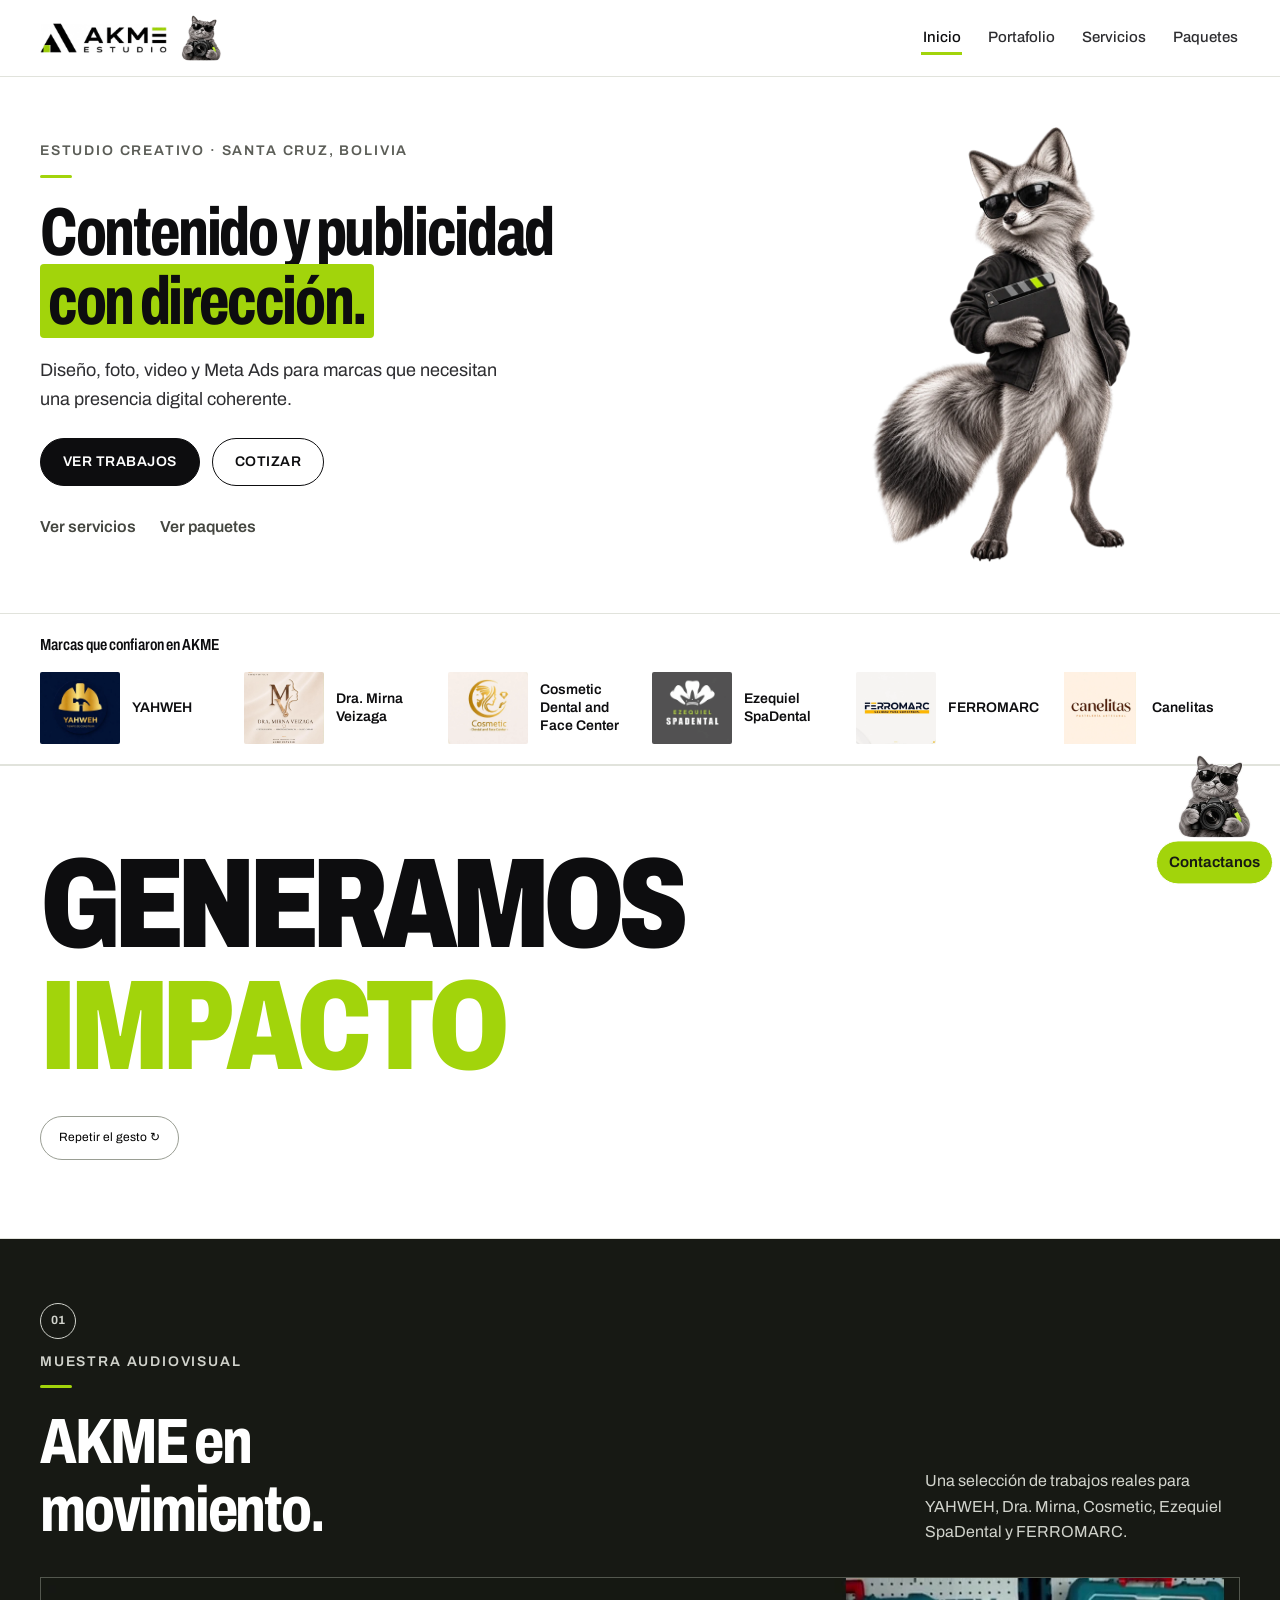
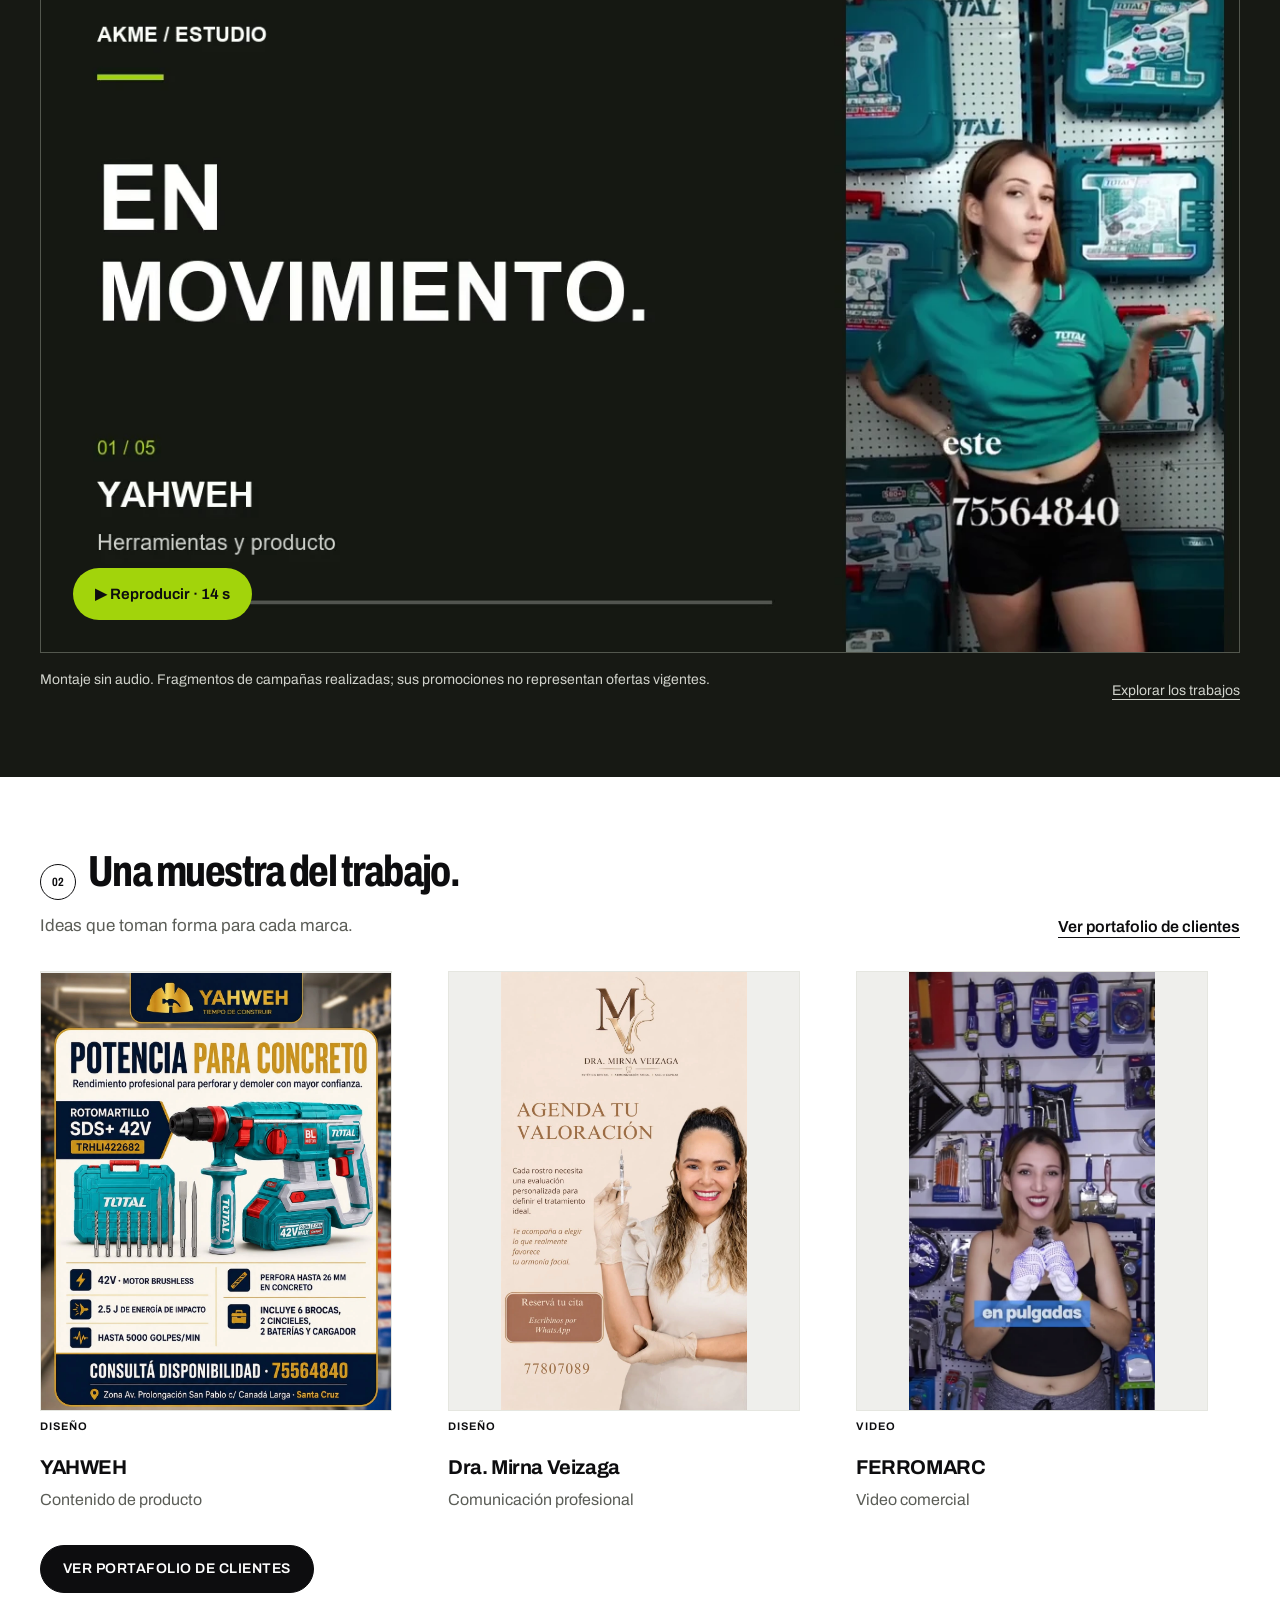
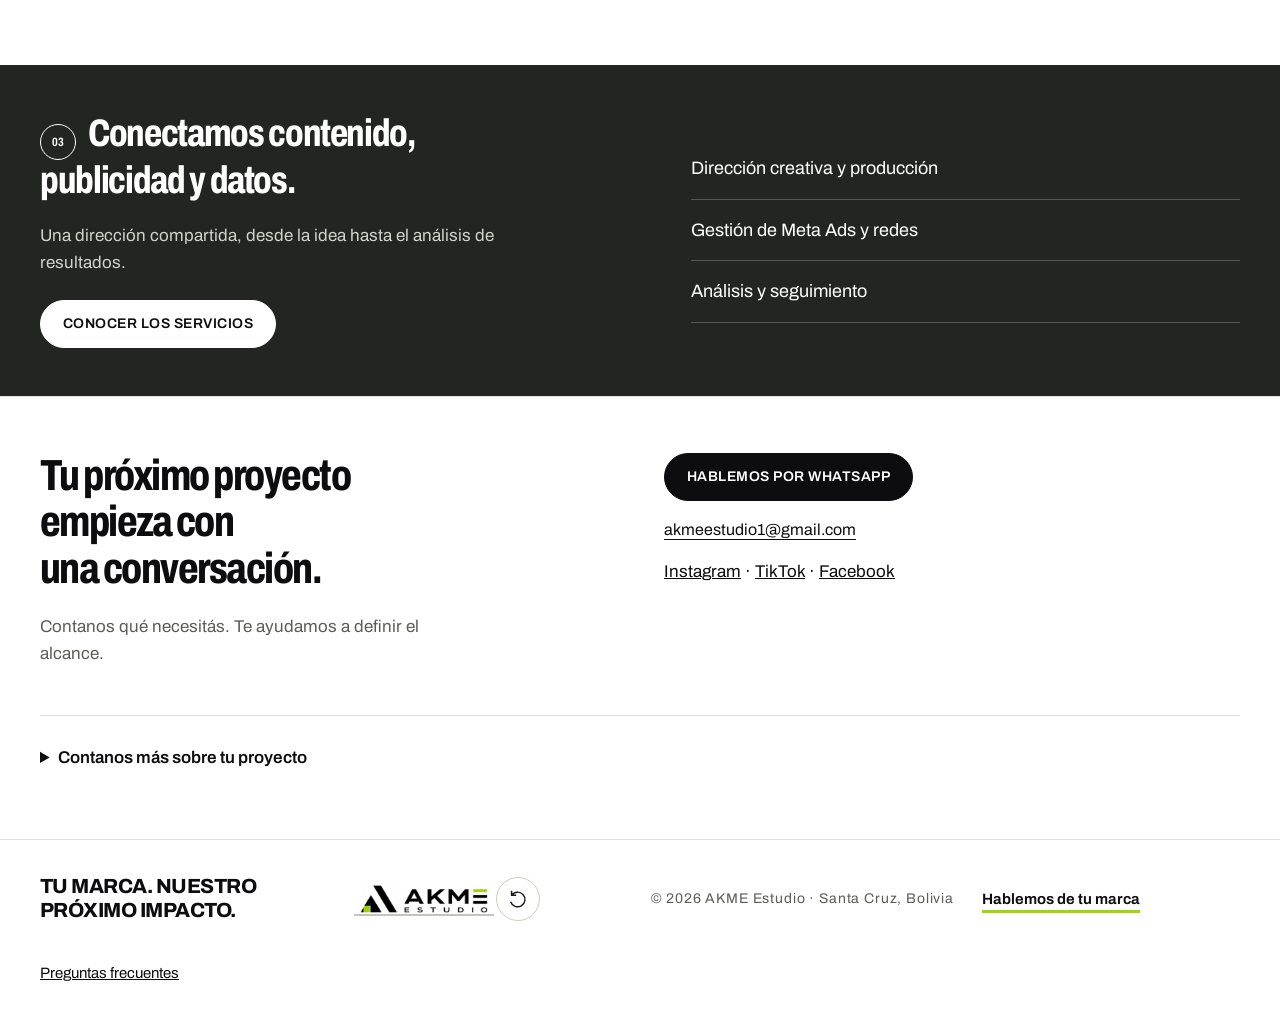
==== index.html @ 313083f3 "Restaura composición publicada e integra gestos en contexto" ====
<!doctype html><html lang="es"><head><meta charset="utf-8"><meta name="viewport" content="width=device-width, initial-scale=1"><title>AKME Estudio · Contenido, publicidad y dirección</title><meta name="description" content="Diseño, foto, video y Meta Ads para marcas desde Santa Cruz, Bolivia."><meta name="theme-color" content="#ffffff"><meta property="og:title" content="AKME Estudio · Contenido, publicidad y dirección"><meta property="og:description" content="Diseño, foto, video y Meta Ads para marcas desde Santa Cruz, Bolivia."><meta property="og:type" content="website"><link rel="icon" href="assets/isotipo.png"><link rel="preconnect" href="https://fonts.googleapis.com"><link rel="preconnect" href="https://fonts.gstatic.com" crossorigin=""><link rel="stylesheet" href="https://fonts.googleapis.com/css2?family=Archivo:ital,wdth,wght@0,62..125,100..900;1,62..125,100..900&amp;family=Instrument+Serif:ital@1&amp;display=swap"><link rel="stylesheet" href="base.css"><link rel="stylesheet" href="editorial.css?v=20261002-desktop4"><link rel="stylesheet" href="mascotas.css?v=20261002-animals3"><link rel="stylesheet" href="revista.css?v=20261002-revista1"><noscript><style>.menu-btn{display:none}.menu-panel{display:block}.gallery-bottom button,.plan-select{display:none}</style></noscript><link rel="stylesheet" href="impacto.css?v=20261002-impact2"><link rel="stylesheet" href="canelitas.css?v=20261002-canelitas1"><link rel="stylesheet" href="identidad.css?v=20261003-context1"><link rel="stylesheet" href="camera.css?v=20261003-camera7"><link rel="stylesheet" href="produccion.css?v=20261002-production1"><link rel="stylesheet" href="context-interactions.css?v=20261003-context1"></head><body data-page="inicio" class=""><a class="skip" href="#contenido">Saltar al contenido</a><header class="top"><div class="wrap"><a class="brand" href="index.html" aria-label="AKME Estudio, inicio"><img src="assets/logo.png" alt="AKME Estudio" width="700" height="165"><img src="assets/akme-cat.webp" class="brand-mascot" width="48" height="48" alt=""></a><nav class="nav" aria-label="Navegación principal"><a class="link" href="index.html" aria-current="page">Inicio</a><a class="link" href="portafolio.html">Portafolio</a><a class="link" href="servicios.html">Servicios</a><a class="link" href="planes.html#paquetes">Paquetes</a><span class="mobile-location" aria-hidden="true">Inicio</span><button class="menu-btn" id="menu-btn" type="button" aria-expanded="false" aria-controls="menu-panel" aria-label="Abrir menú"><svg class="bars" viewBox="0 0 24 24" aria-hidden="true"><path d="M4 7h16M4 12h16M4 17h16"></path></svg><svg class="x" viewBox="0 0 24 24" aria-hidden="true"><path d="M6 6l12 12M18 6L6 18"></path></svg></button></nav></div><div class="menu-panel" id="menu-panel"><ul><li><a href="index.html" aria-current="page">Inicio</a></li><li><a href="portafolio.html">Portafolio</a></li><li><a href="servicios.html">Servicios</a></li><li><a href="planes.html#paquetes">Paquetes</a></li><li><a href="planes.html#cotizador">Cotizar</a></li><li><a href="servicios.html#faq">Preguntas frecuentes</a></li><li><a href="index.html#contacto">Contacto</a></li></ul></div></header><main id="contenido"><section class="hero character-home" aria-labelledby="hero-title"><div class="wrap"><div class="hero-copy"><p class="eyebrow">Estudio creativo · Santa Cruz, Bolivia</p><h1 id="hero-title">Contenido y publicidad <span class="hl">con dirección.</span></h1><p class="desc">Diseño, foto, video y Meta Ads para marcas que necesitan una presencia digital coherente.</p><div class="hero-cta"><a class="btn" href="portafolio.html">Ver trabajos</a><a class="btn ghost" href="planes.html#cotizador">Cotizar</a></div><nav class="hero-shortcuts" aria-label="Servicios y paquetes"><a href="servicios.html">Ver servicios</a><a href="planes.html#paquetes">Ver paquetes</a></nav></div><figure class="hero-figure"><img class="home-character" src="assets/zorro-inicio.webp" width="600" height="900" alt="" decoding="async"></figure></div></section><section class="brand-strip" id="marcas" aria-labelledby="marcas-title"><div class="wrap"><h2 id="marcas-title">Marcas que confiaron en AKME</h2><ul class="brand-logos"><li><a href="portafolio.html#proyecto-yahweh"><span class="brand-crop yahweh"><img src="assets/clientes/yahweh-marca.webp" alt="" loading="lazy"></span><span>YAHWEH</span><span class="sr">Ver trabajos de YAHWEH</span></a></li><li><a href="portafolio.html#proyecto-mirna"><span class="brand-crop mirna"><img src="assets/clientes/mirna-marca.webp" alt="" loading="lazy"></span><span>Dra. Mirna Veizaga</span><span class="sr">Ver trabajos de Dra. Mirna Veizaga</span></a></li><li><a href="portafolio.html#proyecto-cosmetic"><span class="brand-crop cosmetic"><img src="assets/clientes/cosmetic-marca.webp" alt="" loading="lazy"></span><span>Cosmetic Dental and Face Center</span><span class="sr">Ver trabajos de Cosmetic Dental and Face Center</span></a></li><li><a href="portafolio.html#proyecto-spadental"><span class="brand-crop spadental"><img src="assets/clientes/spadental-marca.webp" alt="" loading="lazy"></span><span>Ezequiel SpaDental</span><span class="sr">Ver trabajos de Ezequiel SpaDental</span></a></li><li><a href="portafolio.html#proyecto-ferromarc"><span class="brand-crop ferromarc"><img src="assets/clientes/ferromarc-marca.webp" alt="" loading="lazy"></span><span>FERROMARC</span><span class="sr">Ver trabajos de FERROMARC</span></a></li><li><a href="portafolio.html#proyecto-canelitas"><span class="brand-crop canelitas"><img src="assets/clientes/canelitas-logo.webp" alt="Canelitas, pastelería artesanal" width="800" height="800" loading="lazy"></span><span>Canelitas</span></a></li></ul></div></section><section class="impact-message" aria-labelledby="impact-message-title"><div class="wrap"><h2 id="impact-message-title" aria-label="Generamos impacto"><span>GENERAMOS</span><span class="impact-word">IMPACTO</span></h2><button type="button" class="message-replay">Repetir el gesto <span aria-hidden="true">↻</span></button></div></section><section class="showreel" aria-labelledby="showreel-title"><div class="wrap"><div class="showreel-heading"><div><p class="eyebrow"><span class="editorial-number" aria-hidden="true">01</span>Muestra audiovisual</p><h2 id="showreel-title">AKME en movimiento.</h2></div><p>Una selección de trabajos reales para YAHWEH, Dra. Mirna, Cosmetic, Ezequiel SpaDental y FERROMARC.</p></div><div class="reel-stage"><video id="akme-showreel" controls="" playsinline="" preload="none" poster="assets/akme-en-movimiento.webp" tabindex="0" aria-label="Montaje de trabajos de AKME, 14 segundos, sin audio"><source src="assets/akme-en-movimiento.mp4" type="video/mp4">Tu navegador no admite video. <a href="assets/akme-en-movimiento.mp4">Ver el montaje</a>.</video><button class="reel-play" type="button" data-reel-play="" aria-controls="akme-showreel" hidden="">▶ Reproducir · 14 s</button></div><div class="reel-note"><p>Montaje sin audio. Fragmentos de campañas realizadas; sus promociones no representan ofertas vigentes.</p><a href="portafolio.html">Explorar los trabajos</a></div></div></section><section class="section" aria-labelledby="highlights-title"><div class="wrap"><div class="section-topline"><div><h2 id="highlights-title"><span class="editorial-number" aria-hidden="true">02</span>Una muestra del trabajo.</h2><p>Ideas que toman forma para cada marca.</p></div><a class="text-link" href="portafolio.html">Ver portafolio de clientes</a></div><div class="highlights"><a class="highlight" href="portafolio.html#proyecto-yahweh"><figure><span class="highlight-media"><img src="assets/clientes/yahweh-rotomartillo.webp" width="720" height="900" loading="lazy" decoding="async" alt="YAHWEH: Contenido de producto"></span><figcaption><span class="sample-kind">Diseño</span><h3>YAHWEH</h3><p>Contenido de producto</p></figcaption></figure></a><a class="highlight" href="portafolio.html#proyecto-mirna"><figure><span class="highlight-media"><img src="assets/clientes/mirna-valoracion.webp" width="720" height="900" loading="lazy" decoding="async" alt="Dra. Mirna Veizaga: Comunicación profesional"></span><figcaption><span class="sample-kind">Diseño</span><h3>Dra. Mirna Veizaga</h3><p>Comunicación profesional</p></figcaption></figure></a><a class="highlight" href="portafolio.html#proyecto-ferromarc"><figure><span class="highlight-media"><img src="assets/clientes/ferromarc-pegasus-cover.webp" width="720" height="900" loading="lazy" decoding="async" alt="FERROMARC: Video comercial"><span class="video-mark">▶ Video</span></span><figcaption><span class="sample-kind">Video</span><h3>FERROMARC</h3><p>Video comercial</p></figcaption></figure></a></div><p class="portfolio-discovery"><a class="btn" href="portafolio.html">Ver portafolio de clientes</a></p></div></section><section class="service-summary" aria-labelledby="summary-title"><div class="wrap"><div><h2 id="summary-title"><span class="editorial-number" aria-hidden="true">03</span>Conectamos contenido, publicidad y datos.</h2><p>Una dirección compartida, desde la idea hasta el análisis de resultados.</p><a class="btn" href="servicios.html">Conocer los servicios</a></div><ul><li>Dirección creativa y producción</li><li>Gestión de Meta Ads y redes</li><li>Análisis y seguimiento</li></ul></div></section><section class="contact-compact" id="contacto" aria-labelledby="contacto-title"><div class="wrap"><div><h2 id="contacto-title">Tu próximo proyecto empieza con una conversación.</h2><p>Contanos qué necesitás. Te ayudamos a definir el alcance.</p></div><div class="contact-links"><a class="btn" href="https://wa.me/59157385254" data-wa="Hola AKME, quiero conversar sobre mi marca.">Hablemos por WhatsApp</a><a id="mail" href="mailto:akmeestudio1@gmail.com">akmeestudio1@gmail.com</a><div class="social-links"><a href="https://www.instagram.com/akmestudio.bo/" target="_blank" rel="noopener">Instagram</a> · <a href="https://www.tiktok.com/@akme.estudio" target="_blank" rel="noopener">TikTok</a> · <a href="https://www.facebook.com/profile.php?id=61591833067122" target="_blank" rel="noopener">Facebook</a></div></div><details class="brief-disclosure"><summary>Contanos más sobre tu proyecto</summary><form class="brief reveal" id="brief" novalidate="">
          <h3>¿Preferís contarnos más antes?<span>Completá estos datos y armamos el mensaje por vos.</span></h3>
          <div class="field"><label for="f-nombre">Tu nombre</label><input id="f-nombre" name="nombre" autocomplete="name" required="" aria-describedby="f-err"></div>
          <div class="field"><label for="f-marca">Marca o negocio</label><input id="f-marca" name="marca" autocomplete="organization"></div>
          <div class="field"><label for="f-necesidad">Qué necesitás</label>
            <select id="f-necesidad" name="necesidad">
              <option>Contenido para redes</option>
              <option>Producción de foto y video</option>
              <option>Campañas de Meta Ads</option>
              <option>Gestión mensual completa</option>
              <option>Branding e identidad</option>
              <option>Otro</option>
            </select>
          </div>
          <div class="field"><label for="f-paquete">Paquete de interés</label>
            <select id="f-paquete" name="paquete">
              <option value="">Todavía no sé</option>
              <option>SMART · Bs 1.800</option>
              <option>ESENCIAL · Bs 2.500</option>
              <option>COMPLETO · Bs 3.900</option>
              <option>PRO · Bs 4.900</option>
              <option>ELITE · Bs 7.000</option>
            </select>
          </div>
          <div class="field full"><label for="f-detalle">Contanos un poco más (opcional)</label><textarea id="f-detalle" name="detalle" rows="3"></textarea></div>
          <div class="brief-foot">
            <p class="err" id="f-err" hidden="">Escribí tu nombre para armar el mensaje.</p>
            <button class="btn" type="submit">
              <svg viewBox="0 0 24 24" aria-hidden="true"><path d="M12 2a10 10 0 0 0-8.6 15.1L2 22l5-1.3A10 10 0 1 0 12 2Zm0 18.2a8.2 8.2 0 0 1-4.2-1.1l-.3-.2-3 .8.8-2.9-.2-.3A8.2 8.2 0 1 1 12 20.2Zm4.5-6.1c-.2-.1-1.5-.7-1.7-.8s-.4-.1-.6.1-.7.8-.8 1-.3.2-.5.1a6.7 6.7 0 0 1-3.3-2.9c-.3-.4.3-.4.7-1.3.1-.2 0-.3 0-.4l-.8-1.8c-.2-.5-.4-.4-.6-.4h-.5a1 1 0 0 0-.7.3 3 3 0 0 0-.9 2.2 5.2 5.2 0 0 0 1.1 2.7 11.8 11.8 0 0 0 4.5 4c1.7.7 2.3.8 3.2.6a2.7 2.7 0 0 0 1.8-1.2 2.2 2.2 0 0 0 .1-1.3c0-.1-.2-.2-.4-.3Z"></path></svg>
              Continuar en WhatsApp
            </button>
            <p class="hint">Se abrirá WhatsApp con tu mensaje ya escrito. No se envía nada hasta que vos toques enviar.</p>
          </div>
        </form></details></div></section></main><footer class="foot"><div class="wrap"><div class="impact-closing"><p class="impact-phrase">TU MARCA. NUESTRO PRÓXIMO IMPACTO.</p><div class="impact-unit"><a href="index.html" aria-label="Inicio AKME" class="impact-logo" title="Ver impacto e ir al inicio"><img src="assets/logo.png" alt="AKME Estudio" width="700" height="165" loading="lazy"><svg class="impact-ground" viewBox="0 0 140 16" aria-hidden="true" focusable="false"><path class="impact-floor" d="M0 3H140"></path><path class="impact-cracks" d="M49 3l5 4-4 3 8 4M54 7l8 1M85 3l-5 5 5 3-4 4M80 8l-7 2M101 3l4 4 7 1"></path><path class="impact-spark" d="M11 0L5-5M26-1L24-7M117-1L119-7M130 0L137-5"></path></svg></a><button class="impact-replay" type="button" aria-label="Repetir animación de impacto del logo" title="Repetir impacto" hidden=""><svg viewBox="0 0 24 24" aria-hidden="true" focusable="false"><path d="M5 8a8 8 0 1 1-1 7M5 3v5h5"></path></svg></button></div></div><small>© 2026 AKME Estudio · Santa Cruz, Bolivia</small><a href="index.html#contacto" class="footer-contact">Hablemos de tu marca</a><a href="servicios.html#faq">Preguntas frecuentes</a></div></footer><script src="site.js" defer=""></script><a class="quote-mascot" href="https://wa.me/59157385254" aria-label="Contactanos por WhatsApp" data-wa="Hola AKME, quiero conversar sobre mi marca." target="_blank" rel="noopener"><i class="camera-cue" aria-hidden="true" hidden>Sonríe</i><i class="camera-figure" aria-hidden="true"><img src="assets/akme-cat.webp" width="96" height="96" alt=""><i class="camera-glint"></i></i><span>Contactanos</span></a><script src="mascotas.js?v=20261003-camera7" defer=""></script><script src="revista.js?v=20261003-context1" defer=""></script><script src="impacto.js?v=20261003-close1" defer=""></script><script src="camera.js?v=20261003-camera6" defer=""></script><script src="media-ready.js?v=20261002-production1" defer=""></script><script src="context-interactions.js?v=20261003-context1" defer></script></body></html>
---- base.css ----
/* Layout: retícula de 12 columnas alineada a la izquierda, mucho blanco; el verde lima solo marca, nunca rellena. */
:root{
  --paper:#FFFFFF;
  --ink:#0D0D0F;
  --graphite:#2D2D30;
  --lime:#A2D40B;
  --on-lime:#0D0D0F;
  --mist:#F3F4F0;
  --line:#E1E3DC;
  --muted:#5B5D57;

  --f-display:"Archivo","Helvetica Neue",Helvetica,Arial,sans-serif;
  --f-body:"Archivo","Helvetica Neue",Helvetica,Arial,sans-serif;
  --f-accent:"Instrument Serif",Georgia,"Times New Roman",serif;

  --fs-xs:.75rem; --fs-s:.875rem; --fs-base:1.0625rem; --fs-m:1.25rem;
  --fs-l:clamp(1.5rem,2.2vw,1.9rem);
  --fs-h2:clamp(2rem,4.2vw,3.2rem);
  --fs-h1:clamp(2.4rem,4.8vw,4rem);

  --r-s:10px; --r-m:16px; --r-l:22px; --r-pill:999px;
  --shadow-s:0 6px 18px rgba(13,13,15,.08);
  --shadow-m:0 18px 40px rgba(13,13,15,.14);
  --gutter:clamp(16px,4vw,48px);
  --max:1240px;
  --header-h:72px;
  color-scheme:light;
}

*,*::before,*::after{box-sizing:border-box}
html{scroll-behavior:smooth;scroll-padding-top:calc(var(--header-h) + 12px)}
body{margin:0;background:var(--paper);color:var(--ink);font-family:var(--f-body);font-size:var(--fs-base);line-height:1.6;-webkit-font-smoothing:antialiased;text-rendering:optimizeLegibility}
img{max-width:100%;height:auto;display:block}
a{color:inherit}
[hidden]{display:none!important}
:focus-visible{outline:3px solid var(--ink);outline-offset:3px;border-radius:4px}
h1,h2,h3{margin:0;text-wrap:balance}
p,ul,ol{margin:0}
.wrap{max-width:var(--max);margin-inline:auto;padding-inline:var(--gutter)}
.sr{position:absolute;width:1px;height:1px;overflow:hidden;clip:rect(0 0 0 0);white-space:nowrap}
.skip{position:absolute;left:var(--gutter);top:-60px;background:var(--ink);color:var(--paper);padding:.7rem 1rem;border-radius:var(--r-pill);z-index:50;text-decoration:none;font-weight:600}
.skip:focus{top:12px}

/* ---------- sistema ---------- */
.eyebrow{font-size:var(--fs-xs);font-weight:600;letter-spacing:.3em;text-transform:uppercase;color:var(--muted);display:flex;flex-direction:column;gap:.8rem}
.eyebrow::after{content:"";width:48px;height:3px;background:var(--lime);border-radius:2px}
.tagline{font-size:var(--fs-xs);font-weight:500;letter-spacing:.36em;text-transform:uppercase}
.tagline i{font-style:normal;color:var(--lime);padding-inline:.35em;letter-spacing:0}
.hl{background:var(--lime);color:var(--on-lime);padding:0 .12em;border-radius:4px;-webkit-box-decoration-break:clone;box-decoration-break:clone}
.condensed{font-family:var(--f-display);font-stretch:64%;font-weight:800;text-transform:uppercase;letter-spacing:-.005em;line-height:.92}
.h2{font-size:var(--fs-h2)}
.lead{font-size:var(--fs-m);line-height:1.5;color:var(--graphite);max-width:38ch}
.btn{display:inline-flex;align-items:center;justify-content:center;gap:.6rem;font:600 var(--fs-s)/1 var(--f-body);letter-spacing:.1em;text-transform:uppercase;text-decoration:none;padding:1rem 1.45rem;border:1.5px solid var(--ink);border-radius:var(--r-pill);background:var(--ink);color:var(--paper);cursor:pointer;transition:background .18s,color .18s,border-color .18s,transform .18s,box-shadow .18s}
.btn:hover{background:var(--lime);border-color:var(--lime);color:var(--on-lime);transform:translateY(-1px);box-shadow:var(--shadow-s)}
.btn.ghost{background:transparent;color:var(--ink)}
.btn.ghost:hover{background:var(--ink);border-color:var(--ink);color:var(--paper)}
.btn.lime{background:var(--lime);border-color:var(--lime);color:var(--on-lime)}
.btn.lime:hover{background:var(--ink);border-color:var(--ink);color:var(--paper)}
.btn.big{padding:1.15rem 1.7rem;font-size:var(--fs-base);letter-spacing:.06em}
.btn svg{width:1.1em;height:1.1em;flex:none;fill:currentColor}
.section{padding-block:clamp(64px,9vw,120px)}
.section.tight{padding-top:0}
.sec-head{display:grid;grid-template-columns:repeat(12,minmax(0,1fr));gap:20px clamp(16px,2.4vw,32px);align-items:end;margin-bottom:clamp(32px,5vw,56px)}
.sec-head .eyebrow{grid-column:1/-1}
.sec-head h2{grid-column:1/span 7}
.sec-head .lead{grid-column:8/span 5;justify-self:start}
@media (max-width:860px){.sec-head h2,.sec-head .lead{grid-column:1/-1}}
.note{display:flex;gap:10px;align-items:flex-start;font-size:var(--fs-s);color:var(--muted);max-width:60ch}
.note::before{content:"";width:10px;height:10px;background:var(--lime);border-radius:2px;flex:none;margin-top:.45em}

/* ---------- reveal ---------- */
/* Aparición suave ligada al scroll, sin JavaScript. Donde el navegador no la soporta, el contenido se ve completo. */
@media (prefers-reduced-motion:no-preference){
  @supports (animation-timeline: view()){
    .reveal{animation:rise linear both;animation-timeline:view();animation-range:entry 0% entry 35%}
    @keyframes rise{from{opacity:0;transform:translateY(16px)}to{opacity:1;transform:none}}
  }
}

/* ---------- header ---------- */
.top{position:sticky;top:0;z-index:20;background:rgba(255,255,255,.92);backdrop-filter:saturate(1.4) blur(10px);border-bottom:1px solid var(--line)}
.top .wrap{display:flex;align-items:center;justify-content:space-between;gap:24px;min-height:var(--header-h)}
.brand{display:flex;align-items:center;text-decoration:none;border-radius:6px}
.brand img{height:32px;width:auto}
.nav{display:flex;align-items:center;gap:clamp(12px,2vw,30px)}
.nav a.link{font-size:var(--fs-s);font-weight:500;text-decoration:none;color:var(--graphite);padding:.4rem .1rem;border-bottom:2px solid transparent}
.nav a.link:hover{border-color:var(--lime);color:var(--ink)}
.nav .btn{padding:.78rem 1.1rem}
.menu-btn{all:unset;display:none;cursor:pointer;width:44px;height:44px;border:1px solid var(--line);border-radius:50%;place-items:center;background:var(--paper)}
.menu-btn:focus-visible{outline:3px solid var(--ink);outline-offset:3px}
.menu-btn svg{width:20px;height:20px;stroke:currentColor;fill:none;stroke-width:2;stroke-linecap:round}
.menu-btn .x{display:none}
.menu-btn[aria-expanded="true"] .bars{display:none}
.menu-btn[aria-expanded="true"] .x{display:block}
.menu-panel{display:none;border-top:1px solid var(--line);background:var(--paper)}
.menu-panel ul{list-style:none;padding:8px var(--gutter) 18px;display:grid;gap:2px}
.menu-panel a{display:block;text-decoration:none;font-size:var(--fs-m);font-weight:600;padding:.85rem .2rem;border-bottom:1px solid var(--line)}
.menu-panel li:last-child a{border-bottom:0}
.menu-panel a span{color:var(--muted);font-weight:400;font-size:var(--fs-s);margin-left:.6rem}
@media (max-width:760px){.nav a.link{display:none}.brand img{height:28px}.menu-btn{display:grid}.menu-panel.open{display:block}}

/* ---------- portada ---------- */
.hero{padding-block:clamp(32px,5vw,56px) clamp(40px,6vw,72px)}
.hero .wrap{display:grid;grid-template-columns:repeat(12,minmax(0,1fr));gap:clamp(24px,4vw,48px) clamp(16px,2.4vw,32px);align-items:center}
.hero-copy{grid-column:1/span 7;display:flex;flex-direction:column;gap:clamp(16px,2.2vw,24px);min-width:0}
.hero h1{font-size:var(--fs-h1)}
.hero .sub{font-family:var(--f-accent);font-style:italic;font-weight:400;font-size:clamp(1.45rem,2.6vw,2.1rem);line-height:1.15;color:var(--ink);max-width:28ch}
.hero .desc{font-size:var(--fs-m);color:var(--graphite);max-width:40ch;line-height:1.5}
.hero-cta{display:flex;flex-wrap:wrap;gap:12px;padding-top:4px}
.hero-figure{grid-column:8/span 5;margin:0;min-width:0;justify-self:end;width:100%}
.hero-figure img{width:100%;max-height:min(560px,62vh);aspect-ratio:4/5;object-fit:cover;background:var(--mist);border-radius:var(--r-l);margin-left:auto}
.hero-figure figcaption{display:flex;justify-content:space-between;gap:12px;margin-top:12px;font-size:var(--fs-xs);letter-spacing:.2em;text-transform:uppercase;color:var(--muted)}
@media (max-width:860px){
  .hero-copy,.hero-figure{grid-column:1/-1}
  .hero-figure{max-width:440px;justify-self:start}
  .hero-figure img{max-height:none;aspect-ratio:5/4}
}
@media (max-width:760px){
  .hero{padding-block:28px 40px}
  .hero h1{font-size:clamp(2.2rem,10.5vw,3rem)}
  .hero .sub{font-size:1.35rem}
  .hero .desc{font-size:var(--fs-base)}
  .hero-cta .btn{flex:1 1 100%}
}

/* ---------- banda de verbos ---------- */
.verbs{border-block:1px solid var(--line);overflow:hidden;padding-block:16px}
.verbs-track{display:flex;width:max-content;animation:slide 52s linear infinite}
.verbs ul{display:flex;list-style:none;padding:0}
.verbs li{font-family:var(--f-display);font-stretch:64%;font-weight:700;text-transform:uppercase;font-size:clamp(1.25rem,2.2vw,1.7rem);letter-spacing:.02em;padding-inline:clamp(16px,2.2vw,30px);display:flex;align-items:center;gap:clamp(16px,2.2vw,30px);white-space:nowrap;color:var(--graphite)}
.verbs li::after{content:"";width:.4em;height:.4em;background:var(--lime);border-radius:2px;flex:none}
@keyframes slide{to{transform:translateX(-50%)}}

/* ---------- portafolio ---------- */
.filters{display:flex;flex-wrap:wrap;gap:8px;margin-bottom:28px}
.chip{font:500 var(--fs-s)/1 var(--f-body);padding:.7rem 1.1rem;border:1px solid var(--line);border-radius:var(--r-pill);background:var(--paper);color:var(--graphite);cursor:pointer;transition:border-color .15s,background .15s,color .15s}
.chip:hover{border-color:var(--ink);color:var(--ink)}
.chip[aria-pressed="true"]{background:var(--ink);color:var(--paper);border-color:var(--ink)}
.chip .n{font-variant-numeric:tabular-nums;opacity:.65;margin-left:.35em}
.group-label{display:flex;align-items:center;gap:12px;font-size:var(--fs-xs);font-weight:600;letter-spacing:.2em;text-transform:uppercase;color:var(--muted);margin-bottom:18px}
.group-label::after{content:"";flex:1;height:1px;background:var(--line)}
.works{columns:3 300px;column-gap:clamp(16px,2.4vw,28px)}
.work{break-inside:avoid;margin:0 0 clamp(24px,3vw,36px)}
.work button{all:unset;display:block;width:100%;cursor:zoom-in;position:relative;border-radius:var(--r-m)}
.work button:focus-visible{outline:3px solid var(--ink);outline-offset:4px}
.work img{width:100%;background:var(--mist);border:1px solid var(--line);border-radius:var(--r-m);transition:transform .35s ease,box-shadow .35s ease}
.work button:hover img,.work button:focus-visible img{transform:translateY(-4px);box-shadow:var(--shadow-m)}
.work .badge{position:absolute;left:12px;top:12px;background:rgba(255,255,255,.92);color:var(--ink);font-size:var(--fs-xs);font-weight:600;letter-spacing:.1em;text-transform:uppercase;padding:.4rem .65rem;border-radius:var(--r-pill);border:1px solid var(--line)}
.work .count{position:absolute;right:12px;bottom:12px;background:var(--ink);color:var(--paper);font-size:var(--fs-xs);font-weight:600;letter-spacing:.1em;padding:.45rem .7rem;border-radius:var(--r-pill);font-variant-numeric:tabular-nums;display:inline-flex;align-items:center;gap:.4rem}
.work .count svg{width:12px;height:12px;stroke:currentColor;fill:none;stroke-width:2}
.work figcaption{display:grid;gap:4px;padding:14px 4px 0}
.work .meta{font-size:var(--fs-xs);letter-spacing:.16em;text-transform:uppercase;color:var(--muted)}
.work h3{font-size:var(--fs-m);font-weight:600;line-height:1.25}
.work p{font-size:var(--fs-s);color:var(--muted);max-width:44ch}
.works-empty{font-size:var(--fs-s);color:var(--muted);padding:24px 0}

/* ---------- proceso ---------- */
.process{background:var(--mist)}
.steps{list-style:none;padding:0;display:grid;grid-template-columns:repeat(5,minmax(0,1fr));gap:0;border-top:2px solid var(--ink)}
.steps li{padding:22px clamp(12px,1.6vw,22px) 6px 0;display:flex;flex-direction:column;gap:10px;min-width:0}
.steps li + li{padding-left:clamp(12px,1.6vw,22px);border-left:1px solid var(--line)}
.steps .num{font-family:var(--f-display);font-stretch:64%;font-weight:800;font-size:clamp(2.2rem,3.4vw,3rem);line-height:1;font-variant-numeric:tabular-nums}
.steps li:first-child .num{background:var(--lime);color:var(--on-lime);align-self:flex-start;padding:0 .12em;border-radius:4px}
.steps h3{font-size:var(--fs-base);font-weight:600}
.steps p{font-size:var(--fs-s);color:var(--muted)}
@media (max-width:980px){.steps{grid-template-columns:minmax(0,1fr)}.steps li,.steps li+li{padding:18px 0;border-left:0;border-bottom:1px solid var(--line);display:grid;grid-template-columns:64px minmax(0,1fr);gap:2px 14px}.steps .num{grid-row:span 2;font-size:2.1rem}}

/* ---------- servicios ---------- */
.areas{display:grid;grid-template-columns:repeat(2,minmax(0,1fr));gap:clamp(14px,2vw,24px)}
.area{border:1px solid var(--line);border-radius:var(--r-l);padding:clamp(22px,3vw,34px);display:grid;gap:14px;min-width:0;transition:box-shadow .25s,transform .25s}
.area:hover{box-shadow:var(--shadow-s);transform:translateY(-2px)}
.area .k{font-size:var(--fs-xs);font-weight:600;letter-spacing:.2em;text-transform:uppercase;color:var(--muted)}
.area h3{font-family:var(--f-display);font-stretch:70%;font-weight:800;text-transform:uppercase;font-size:clamp(1.5rem,2.4vw,2rem);line-height:1}
.area .benefit{font-size:var(--fs-base);color:var(--graphite);max-width:44ch}
.area ul{list-style:none;padding:0;display:grid;gap:8px;font-size:var(--fs-s);color:var(--graphite);border-top:1px solid var(--line);padding-top:14px}
.area li{display:flex;gap:10px;align-items:flex-start}
.area li::before{content:"";width:8px;height:8px;background:var(--lime);border-radius:2px;flex:none;margin-top:.5em}
.area li small{display:block;color:var(--muted)}
@media (max-width:720px){.areas{grid-template-columns:minmax(0,1fr)}}

/* ---------- paquetes ---------- */
.plans-grid{display:grid;grid-template-columns:repeat(5,minmax(0,1fr));gap:clamp(12px,1.6vw,18px)}
.plan{border:1px solid var(--line);border-radius:var(--r-l);padding:22px 18px;display:grid;gap:14px;align-content:start;min-width:0;background:var(--paper);transition:box-shadow .25s,transform .25s}
.plan:hover{box-shadow:var(--shadow-s);transform:translateY(-2px)}
.plan-name{font-family:var(--f-display);font-stretch:64%;font-weight:800;font-size:clamp(1.9rem,2.4vw,2.4rem);line-height:.95;text-transform:uppercase;display:block}
.plan-focus{display:block;color:var(--muted);font-size:var(--fs-s);margin-top:6px;min-height:2.6em}
.plan-price{display:flex;align-items:baseline;gap:.35rem;font-weight:500;font-variant-numeric:tabular-nums}
.plan-price b{font-family:var(--f-display);font-stretch:80%;font-weight:800;font-size:1.8rem;letter-spacing:-.01em}
.plan-price small{color:var(--muted);font-size:var(--fs-s)}
.plan .who{font-size:var(--fs-s);color:var(--graphite);border-top:1px solid var(--line);padding-top:12px}
.plan .who b{display:block;font-size:var(--fs-xs);letter-spacing:.16em;text-transform:uppercase;color:var(--muted);font-weight:600;margin-bottom:4px}
.plan ul{list-style:none;padding:0;display:grid;gap:7px;font-size:var(--fs-s);color:var(--graphite)}
.plan li{display:flex;gap:9px;align-items:flex-start}
.plan li::before{content:"";width:7px;height:7px;background:var(--lime);border-radius:2px;flex:none;margin-top:.55em}
.plan li.no{color:var(--muted)}
.plan li.no::before{background:var(--line)}
.plan .btn{width:100%;margin-top:auto}
@media (max-width:1100px){.plans-grid{grid-template-columns:repeat(3,minmax(0,1fr))}}
@media (max-width:760px){.plans-grid{grid-template-columns:repeat(2,minmax(0,1fr))}}
@media (max-width:520px){.plans-grid{grid-template-columns:minmax(0,1fr)}}
.plans-foot{display:grid;gap:18px;margin-top:28px}
.compare-row{display:flex;flex-wrap:wrap;gap:12px;align-items:center}
.compare-btn svg{width:1em;height:1em;stroke:currentColor;fill:none;stroke-width:2.2;transition:transform .25s}
.compare-btn[aria-expanded="true"] svg{transform:rotate(180deg)}
.compare{margin-top:8px}
.table-scroll{overflow-x:auto;border-top:2px solid var(--ink);-webkit-overflow-scrolling:touch;max-width:100%}
.scroll-hint{font-size:var(--fs-xs);letter-spacing:.14em;text-transform:uppercase;color:var(--muted);margin-bottom:10px;display:none}
@media (max-width:1060px){.scroll-hint{display:block}}
table.plans{border-collapse:collapse;width:100%;min-width:960px;font-size:var(--fs-s);font-variant-numeric:tabular-nums}
.plans th,.plans td{text-align:left;vertical-align:top;padding:13px 14px;border-bottom:1px solid var(--line)}
.plans tbody th{font-weight:600;color:var(--muted);font-size:var(--fs-xs);letter-spacing:.14em;text-transform:uppercase;width:15%;position:sticky;left:0;background:var(--paper);z-index:1}
.plans thead th{padding-top:20px;padding-bottom:18px;border-bottom:1px solid var(--ink)}
.plans thead th:first-child{position:sticky;left:0;background:var(--paper);z-index:1}
.plans thead .plan-name{font-size:1.7rem}
.plans thead .plan-focus{min-height:0}
.plans .q{font-family:var(--f-display);font-stretch:80%;font-weight:700;font-size:1.35rem;line-height:1}
.plans .no{color:var(--muted)}

/* ---------- contacto ---------- */
.contacto{background:var(--mist)}
.contacto .wrap{display:grid;grid-template-columns:repeat(12,minmax(0,1fr));gap:clamp(32px,5vw,64px) clamp(16px,2.4vw,32px)}
.contact-main{grid-column:1/span 7;display:flex;flex-direction:column;gap:24px;min-width:0}
.contact-main h2{font-size:var(--fs-h2)}
.wa-cta{display:grid;gap:10px;justify-items:start}
.wa-cta small{font-size:var(--fs-s);color:var(--muted)}
.channels{grid-column:9/span 4;list-style:none;padding:0;align-self:start;min-width:0}
.channels li{display:grid;grid-template-columns:44px minmax(0,1fr);gap:14px;align-items:center;padding-block:14px;border-bottom:1px solid var(--line)}
.channels li:first-child{border-top:1px solid var(--line)}
.ico{width:44px;height:44px;border:1px solid var(--line);background:var(--paper);display:grid;place-items:center;border-radius:50%}
.ico svg{width:20px;height:20px;fill:currentColor}
.ch-label{display:block;font-size:var(--fs-xs);letter-spacing:.16em;text-transform:uppercase;color:var(--muted)}
.ch-val{font-size:var(--fs-base);font-weight:500;overflow-wrap:anywhere}
.ch-val a{text-decoration:none;border-bottom:1px solid var(--line)}
.ch-val a:hover{border-color:var(--ink)}
.copy{all:unset;cursor:pointer;font-size:var(--fs-xs);letter-spacing:.12em;text-transform:uppercase;color:var(--muted);margin-left:.5rem;padding:.3rem .65rem;border:1px solid var(--line);border-radius:var(--r-pill);background:var(--paper)}
.copy:hover{color:var(--ink);border-color:var(--ink)}
.copy:focus-visible{outline:3px solid var(--ink);outline-offset:2px}
@media (max-width:900px){.contact-main,.channels{grid-column:1/-1}}

.brief{background:var(--paper);border:1px solid var(--line);border-radius:var(--r-l);padding:clamp(20px,3vw,30px);display:grid;grid-template-columns:repeat(2,minmax(0,1fr));gap:16px}
.brief h3{grid-column:1/-1;font-size:var(--fs-m);font-weight:600}
.brief h3 span{display:block;font-size:var(--fs-s);font-weight:400;color:var(--muted);margin-top:4px}
.field{display:flex;flex-direction:column;gap:6px;min-width:0}
.field.full{grid-column:1/-1}
.field label{font-size:var(--fs-xs);letter-spacing:.14em;text-transform:uppercase;color:var(--muted);font-weight:600}
.field input,.field select,.field textarea{font:inherit;font-size:var(--fs-base);color:var(--ink);background:var(--paper);border:1px solid var(--line);border-radius:var(--r-s);padding:.75rem .85rem;width:100%}
.field textarea{resize:vertical;min-height:84px}
.field input:focus,.field select:focus,.field textarea:focus{outline:none;border-color:var(--ink);box-shadow:0 0 0 3px rgba(162,212,11,.45)}
.field input[aria-invalid="true"]{border-color:#B3261E}
.brief-foot{grid-column:1/-1;display:grid;gap:10px;justify-items:start}
.brief .err{font-size:var(--fs-s);font-weight:600;color:#B3261E}
.brief .hint{font-size:var(--fs-s);color:var(--muted)}
@media (max-width:560px){.brief{grid-template-columns:minmax(0,1fr)}.brief .btn{width:100%}}

.foot{border-top:1px solid var(--line)}
.foot .wrap{display:flex;flex-wrap:wrap;align-items:center;justify-content:space-between;gap:18px;padding-block:28px}
.foot img{height:28px;width:auto}
.foot small{font-size:var(--fs-xs);letter-spacing:.06em;color:var(--muted)}

/* ---------- WhatsApp flotante ---------- */
.wa-float{position:fixed;right:16px;bottom:calc(16px + env(safe-area-inset-bottom,0px));z-index:30;width:54px;height:54px;border-radius:50%;background:var(--lime);color:var(--on-lime);display:grid;place-items:center;box-shadow:var(--shadow-m);text-decoration:none;transition:opacity .25s,transform .25s}
.wa-float svg{width:26px;height:26px;fill:currentColor}
.wa-float:hover{transform:translateY(-2px)}
.wa-float.hide{opacity:0;transform:translateY(12px);pointer-events:none}

/* ---------- visor ---------- */
dialog.viewer{border:0;padding:0;max-width:min(1100px,calc(100vw - 24px));width:100%;max-height:calc(100dvh - 24px);background:var(--paper);color:var(--ink);border-radius:var(--r-l);overflow:hidden;box-shadow:var(--shadow-m)}
dialog.viewer::backdrop{background:rgba(13,13,15,.86)}
.viewer-in{display:grid;grid-template-columns:minmax(0,1.6fr) minmax(0,1fr);max-height:calc(100dvh - 24px)}
.viewer-img{background:var(--mist);display:grid;place-items:center;min-height:0;overflow:hidden;position:relative;touch-action:pan-y}
.viewer-img img{max-height:calc(100dvh - 24px);width:auto;max-width:100%;object-fit:contain}
.viewer-side{padding:clamp(20px,3vw,34px);display:flex;flex-direction:column;gap:14px;overflow:auto}
.viewer-side .meta{font-size:var(--fs-xs);letter-spacing:.16em;text-transform:uppercase;color:var(--muted)}
.viewer-side h3{font-size:var(--fs-l);font-weight:600;line-height:1.15}
.viewer-side p{color:var(--graphite);font-size:var(--fs-s)}
.viewer-nav{display:flex;gap:8px;align-items:center;margin-top:auto;padding-top:12px}
.viewer-nav .pos{font-size:var(--fs-s);font-variant-numeric:tabular-nums;color:var(--muted);margin-right:auto}
.vbtn{all:unset;cursor:pointer;width:44px;height:44px;display:grid;place-items:center;border:1px solid var(--line);border-radius:50%;background:var(--paper)}
.vbtn:hover{border-color:var(--ink)}
.vbtn:focus-visible{outline:3px solid var(--ink);outline-offset:2px}
.vbtn svg{width:18px;height:18px;stroke:currentColor;fill:none;stroke-width:2}
.vclose{position:absolute;top:10px;right:10px}
@media (max-width:760px){.viewer-in{grid-template-columns:minmax(0,1fr);overflow:auto}.viewer-img img{max-height:60dvh}}
@media (prefers-reduced-motion:no-preference){
  dialog.viewer[open]{animation:pop .28s cubic-bezier(.2,.8,.2,1)}
  @keyframes pop{from{opacity:0;transform:translateY(12px) scale(.98)}to{opacity:1;transform:none}}
}
@media (prefers-reduced-motion:reduce){
  html{scroll-behavior:auto}
  .verbs-track{animation:none}
  *,*::before,*::after{transition-duration:.01ms!important;animation-duration:.01ms!important}
}
---- editorial.css ----
:root{--max:1200px;--gutter:40px;--fs-base:1.0625rem;--fs-h2:clamp(1.875rem,3.4vw,3rem);--r-m:8px;--r-l:10px}
html{scroll-padding-top:96px}body{font-size:17px;line-height:1.6}.section{padding-block:96px}.reveal{animation:none!important}.eyebrow{font-size:.875rem;letter-spacing:.13em;gap:12px}.eyebrow::after{width:32px;height:3px}h1,h2{font-stretch:75%;font-weight:750;letter-spacing:-.035em;line-height:1.07}h1{font-size:clamp(2.5rem,5.3vw,4.75rem)}h2{font-size:var(--fs-h2)}h3{font-size:1.375rem;line-height:1.2;letter-spacing:-.02em}.btn{min-height:48px;font-size:.875rem;letter-spacing:.035em;padding:14px 22px;line-height:1.25}.btn:hover{transform:none;box-shadow:none}.top .wrap{min-height:76px}.brand img{height:30px}.nav{gap:24px}.nav a.link{font-size:.9375rem}.nav a[aria-current=page]{border-color:var(--ink);color:var(--ink)}.menu-panel a{font-size:1.0625rem}.menu-btn{flex-shrink:0}
.hero{padding:64px 0}.hero .wrap{grid-template-columns:minmax(0,1.7fr) minmax(0,1fr);gap:48px}.hero-copy,.hero-figure{grid-column:auto}.hero h1{font-size:clamp(2.5rem,5.3vw,4.75rem);line-height:1.02;font-stretch:70%;text-transform:none;letter-spacing:-.035em}.hero .desc{font-size:1.125rem;max-width:49ch;line-height:1.6}.hero-copy{gap:24px}.hero-figure img{aspect-ratio:1;max-height:340px;object-fit:contain;border-radius:0;background:white}.hero-cta{gap:12px}
.brand-strip{border-block:1px solid var(--line);padding-block:24px}.brand-strip h2{font-size:1rem;font-weight:600;letter-spacing:0;line-height:1.4;margin:0 0 16px}.brand-logos{list-style:none;margin:0;padding:0;display:grid;grid-template-columns:repeat(5,minmax(0,1fr));gap:20px}.brand-logos a{display:flex;align-items:center;gap:10px;text-decoration:none;font-size:.875rem;font-weight:600;line-height:1.3}.brand-crop{width:64px;height:56px;position:relative;overflow:hidden;display:block;flex-shrink:0;border-radius:4px}.brand-crop img{position:absolute;width:125%;max-width:none;height:auto;top:50%;left:50%;transform:translate(-50%,-50%)}.brand-crop.yahweh img{width:170%}.brand-crop.mirna img{width:100%}.brand-crop.cosmetic img{width:145%}.brand-crop.spadental img{width:145%}.brand-crop.ferromarc img{width:125%}.brand-logos a:hover{text-decoration:underline;text-underline-offset:4px}
.section-heading{margin-bottom:40px;max-width:900px}.section-heading .eyebrow{margin-bottom:20px}.section-heading>p:last-child{font-size:1.125rem;color:var(--muted);max-width:60ch;margin-top:20px}.section-topline{display:flex;align-items:end;justify-content:space-between;gap:24px;margin-bottom:32px}.section-topline p{color:var(--muted);margin-top:12px}.text-link{font-size:1rem;font-weight:600;text-underline-offset:5px;white-space:nowrap}
.highlights{display:grid;grid-template-columns:repeat(3,minmax(0,1fr));gap:24px}.highlight{display:block;text-decoration:none;min-width:0}.highlight figure{margin:0}.highlight-media{display:block;position:relative;background:#f0f0ee;aspect-ratio:4/5;overflow:hidden}.highlight img{width:100%;height:100%;object-fit:contain}.highlight h3{font-size:1.25rem;margin:20px 0 8px}.highlight p{font-size:1rem;color:var(--muted)}.highlight:hover h3{text-decoration:underline;text-underline-offset:5px}.video-mark,.view-mark{position:absolute;bottom:16px;right:16px;background:var(--ink);color:white;border-radius:999px;padding:7px 12px;font-size:.875rem;font-weight:500}
.service-summary{background:var(--ink);color:white;padding-block:56px}.service-summary .wrap{display:grid;grid-template-columns:minmax(0,1.1fr) minmax(0,1fr);gap:48px;align-items:center}.service-summary h2{font-size:clamp(1.875rem,3vw,2.5rem);max-width:22ch}.service-summary p{color:#d1d1d1;margin:20px 0 24px;max-width:48ch}.service-summary ul{list-style:none;padding:0}.service-summary li{padding:16px 0;border-bottom:1px solid #555;font-size:1.125rem}.service-summary .btn{background:white;border-color:white;color:var(--ink)}
.page-intro{padding:64px 0 48px;border-bottom:1px solid var(--line)}.page-intro .eyebrow{margin-bottom:20px}.page-intro h1{max-width:18ch}.page-intro p:last-child{max-width:62ch;font-size:1.125rem;color:var(--muted);margin-top:24px}.brand-jumps{display:flex;gap:8px;flex-wrap:wrap;margin-top:28px}.brand-jumps a{border:1px solid var(--line);border-radius:999px;padding:10px 16px;text-decoration:none;font-size:.9375rem}.brand-jumps a:hover{background:var(--ink);color:white}
.brand-gallery{padding-block:64px;border-bottom:1px solid var(--line);scroll-margin-top:88px}.gallery-heading{display:grid;grid-template-columns:minmax(0,1fr) minmax(0,1fr);gap:32px;align-items:end;margin-bottom:28px}.gallery-heading .eyebrow{font-size:.875rem;margin-bottom:16px}.gallery-heading .eyebrow::after{display:none}.gallery-heading h2{font-size:clamp(1.875rem,3vw,2.5rem);max-width:24ch}.gallery-heading>p{font-size:1rem;max-width:46ch;color:var(--muted);justify-self:end}.gallery-preview{display:grid;grid-template-columns:repeat(2,minmax(0,1fr));gap:32px}.gallery-card{display:block;width:100%;padding:0;text-align:left;border:0;background:none;color:inherit;font:inherit;cursor:zoom-in;min-width:0}.gallery-canvas{display:block;width:100%;aspect-ratio:4/5;background:#f0f0ee;position:relative;overflow:hidden}.gallery-canvas img{width:100%;height:100%;object-fit:contain}.gallery-caption{display:block;margin-top:20px}.gallery-caption strong{font-size:1.125rem;display:block;line-height:1.35}.gallery-caption>span{font-size:.9375rem;color:var(--muted);display:block;margin-top:8px}.gallery-bottom{display:flex;justify-content:space-between;align-items:center;gap:24px;margin-top:24px}.gallery-bottom>p{font-size:.9375rem;color:var(--muted);max-width:58ch}.gallery-bottom .btn{flex-shrink:0}
.gallery-viewer{padding:0;border:0;border-radius:8px;width:min(1050px,calc(100vw - 48px));max-height:calc(100dvh - 32px);overflow:auto;background:white;color:var(--ink)}.gallery-viewer::backdrop{background:rgba(0,0,0,.84)}.gallery-toolbar{display:flex;justify-content:space-between;align-items:center;gap:20px;padding:20px 24px;border-bottom:1px solid var(--line)}.gallery-toolbar h2{font-size:1.125rem;line-height:1.4;letter-spacing:0;font-weight:600}.gallery-close,.gallery-nav button,.gallery-thumbs button{width:44px;height:44px;border:1px solid var(--line);border-radius:50%;background:white;color:var(--ink);font-size:1.25rem;cursor:pointer;flex-shrink:0}.gallery-media{height:min(65vh,720px);display:flex;justify-content:center;align-items:center;background:#111}.gallery-media img,.gallery-media video{height:100%;width:100%;object-fit:contain}.gallery-bottomline{padding:20px 24px;display:grid;grid-template-columns:1fr auto;gap:16px;align-items:center}.gallery-bottomline p{font-size:1rem;line-height:1.5;max-width:68ch}.gallery-nav{display:flex;align-items:center;gap:12px}.gallery-nav span{font-size:.9375rem;white-space:nowrap}.gallery-thumbs{display:flex;gap:8px;flex-wrap:wrap;padding:0 24px 24px}.gallery-thumbs button{font-size:.875rem}.gallery-thumbs button[aria-current=true]{background:var(--ink);color:white;border-color:var(--ink)}
.own-collection{padding:64px 0}.own-head{display:flex;align-items:baseline;justify-content:space-between;gap:24px;margin-bottom:24px}.own-head p{font-size:1rem;color:var(--muted)}.own-grid{display:grid;grid-template-columns:repeat(3,minmax(0,1fr));gap:24px}.own-piece{min-width:0}.own-piece button{width:100%;padding:0;border:0;background:var(--mist);cursor:zoom-in;display:block;aspect-ratio:1}.own-piece img{width:100%;height:100%;object-fit:contain}.own-piece h4{font-size:1rem;font-weight:600;margin:12px 0 0;line-height:1.4}.own-more{margin-top:24px}.own-more summary{padding:16px 0;cursor:pointer;font-size:1rem;font-weight:600}.own-more .own-grid{margin-top:16px}
.service-grid{display:grid;grid-template-columns:repeat(3,minmax(0,1fr));gap:32px}.service-grid article{padding-top:24px;border-top:2px solid var(--ink)}.service-grid article>span{font-size:.875rem;color:var(--muted)}.service-grid h2{font-size:1.5rem;line-height:1.2;letter-spacing:-.02em;margin:16px 0}.service-grid p,.service-grid li{font-size:1rem;color:var(--graphite)}.service-grid ul{padding-left:20px;margin-top:24px}.service-grid li{padding:5px 0}.process-brief{margin-top:64px;padding-top:32px;border-top:1px solid var(--line)}.process-brief h2{font-size:2rem;margin-bottom:32px}.process-brief ol{list-style:none;padding:0;display:grid;grid-template-columns:repeat(4,minmax(0,1fr));gap:24px;counter-reset:step}.process-brief li::before{counter-increment:step;content:'0' counter(step);display:block;font-size:.875rem;color:var(--muted);margin-bottom:16px}.process-brief b{display:block;font-size:1rem}.process-brief span{display:block;font-size:1rem;color:var(--muted);margin-top:8px}
.faq-layout{display:grid;grid-template-columns:minmax(0,1fr) minmax(0,1.6fr);gap:48px}.faq-intro h2{margin:20px 0;max-width:17ch}.faq-intro p:last-child{color:var(--muted);max-width:34ch}.faq-list{border-top:1px solid var(--line)}.faq-list details{border-bottom:1px solid var(--line)}.faq-list summary{font-size:1.0625rem;font-weight:600;cursor:pointer;display:flex;align-items:center;justify-content:space-between;gap:24px;padding:24px 0;list-style:none}.faq-list summary::-webkit-details-marker{display:none}.faq-list summary::after{content:'+';font-size:1.5rem;width:32px;height:32px;display:grid;place-items:center;background:var(--mist);border-radius:50%;flex:none}.faq-list details[open] summary::after{content:'−';background:var(--lime)}.faq-list details p{padding-bottom:24px;color:var(--graphite);font-size:1rem}
.plans-page .sec-head{margin-bottom:32px}.plans-page #paquetes{padding:64px 0 0}.plans-page #cotizador{padding:64px 0 80px;border-top:1px solid var(--line);margin-top:64px}.plans-grid{gap:16px}.plan{border-radius:8px;padding:24px 20px}.plan li,.plan .who{font-size:.9375rem}.plan .plan-focus{font-size:.9375rem}.plans-foot .note{font-size:.9375rem}.quote-grid{gap:32px}.quote-result{border-radius:8px}.quote-form{border-radius:8px}.quote-goals small{font-size:.875rem}.quote-help{font-size:.9375rem}.quote-quantity label{font-size:1rem}.quote-result h3{font-size:clamp(2rem,4vw,3.5rem)}
.contact-compact{padding-block:64px;border-top:1px solid var(--line)}.contact-compact .wrap{display:grid;grid-template-columns:1fr 1fr;gap:48px}.contact-compact h2{max-width:19ch}.contact-compact p{color:var(--muted);margin-top:20px;max-width:44ch}.contact-links{display:flex;flex-direction:column;align-items:start;gap:16px}.contact-links>a:not(.btn){font-size:1rem;text-underline-offset:4px}.brief-disclosure{grid-column:1/-1;border-top:1px solid var(--line);padding-top:16px}.brief-disclosure summary{cursor:pointer;padding:12px 0;font-weight:600}.brief{margin:24px 0 0}.brief h3{font-size:1.25rem}.brief .hint{font-size:.875rem}.foot{padding:28px 0}.foot .wrap{gap:20px}.foot small{font-size:.875rem}.foot img{width:128px}.page-contact{padding:48px 0;background:var(--mist)}.page-contact .wrap{display:flex;align-items:center;justify-content:space-between;gap:24px}.page-contact h2{font-size:1.875rem}.page-contact p{margin-top:8px;color:var(--muted)}
@media(max-width:1000px){:root{--gutter:32px}.nav{gap:16px}.brand-logos a{flex-direction:column;text-align:center;gap:8px}.hero .wrap{gap:32px}.service-grid{gap:24px}.plan{padding:22px 16px}.plans-grid{grid-template-columns:repeat(2,minmax(0,1fr))}.plans-grid .plan:last-child{grid-column:1/-1}.gallery-canvas{aspect-ratio:4/5}}
@media(max-width:760px){:root{--gutter:20px}.section{padding-block:60px}.top .wrap{min-height:68px;gap:16px}.nav a.link{display:none}.brand img{height:26px}.nav{gap:12px}.nav .btn{padding:10px 16px;min-height:44px}.hero{padding-block:44px}.hero .wrap{grid-template-columns:1fr}.hero-copy{gap:20px}.hero h1{font-size:clamp(2.5rem,9vw,3.75rem)}.hero .desc{font-size:1.0625rem}.hero-figure{display:none}.hero-cta{display:grid;grid-template-columns:1fr 1fr;width:100%}.hero-cta .btn{font-size:.875rem;padding:14px 12px}.brand-strip{padding-block:20px}.brand-strip h2{font-size:.9375rem}.brand-logos{gap:16px 8px;grid-template-columns:repeat(5,minmax(0,1fr))}.brand-logos a{font-size:0}.brand-crop{width:100%;max-width:72px;height:52px}.section-topline{align-items:start;flex-direction:column;gap:16px}.section-heading{margin-bottom:28px}.section-heading>p:last-child{font-size:1.0625rem}.highlights{gap:16px;grid-template-columns:1fr}.highlight{display:grid;grid-template-columns:120px 1fr;gap:20px;align-items:center}.highlight-media{aspect-ratio:4/5}.highlight figure{display:contents}.highlight h3{margin:0 0 8px}.highlight p{font-size:.9375rem}.highlight .video-mark{font-size:.75rem;padding:4px 8px;right:6px;bottom:6px}.service-summary{padding-block:48px}.service-summary .wrap{grid-template-columns:1fr;gap:24px}.service-summary li{font-size:1rem;padding:12px 0}.page-intro{padding:40px 0 32px}.page-intro h1{font-size:clamp(2.5rem,9vw,3.75rem)}.page-intro p:last-child{font-size:1.0625rem}.brand-jumps a{font-size:.875rem;padding:10px 14px}.brand-gallery{padding-block:48px}.gallery-heading{grid-template-columns:1fr;gap:16px}.gallery-heading>p{justify-self:start}.gallery-preview{gap:24px;grid-template-columns:1fr}.gallery-preview .gallery-card:nth-child(2){display:none}.gallery-canvas{aspect-ratio:4/5}.gallery-bottom{align-items:start;flex-direction:column;gap:16px}.gallery-bottom .btn{width:100%}.gallery-viewer{width:calc(100vw - 24px);max-height:calc(100dvh - 24px)}.gallery-toolbar{padding:12px 16px;gap:12px}.gallery-toolbar h2{font-size:1rem}.gallery-media{height:55dvh}.gallery-bottomline{grid-template-columns:1fr;padding:16px;gap:16px}.gallery-bottomline p{font-size:.9375rem}.gallery-nav{justify-content:space-between}.gallery-thumbs{padding:0 16px 16px}.own-collection{padding-block:48px}.own-head{align-items:start;flex-direction:column;gap:8px}.own-grid{gap:12px}.own-piece h4{font-size:.875rem}.service-grid{grid-template-columns:1fr;gap:32px}.service-grid h2{font-size:1.5rem}.process-brief{margin-top:48px}.process-brief ol{grid-template-columns:repeat(2,minmax(0,1fr));gap:28px 20px}.faq-layout{grid-template-columns:1fr;gap:28px}.faq-list summary{gap:16px}.plans-page #paquetes{padding-top:40px}.plans-page #cotizador{margin-top:40px;padding-block:40px 60px}.plans-grid{grid-template-columns:1fr}.plans-grid .plan:last-child{grid-column:auto}.quote-grid{gap:24px}.contact-compact{padding-block:48px}.contact-compact .wrap{grid-template-columns:1fr;gap:32px}.contact-links{gap:16px}.page-contact .wrap{flex-direction:column;align-items:start}.foot .wrap{justify-content:flex-start}.foot .tagline{display:none}}
@media(prefers-reduced-motion:reduce){html{scroll-behavior:auto}*{animation:none!important;transition:none!important}}
.team-section{background:#f4f4f2}.team-grid{display:grid;grid-template-columns:repeat(2,minmax(0,1fr));gap:48px;max-width:920px}.team-grid article{min-width:0}.team-grid img{width:100%;height:auto;aspect-ratio:2/3;object-fit:contain;background:#111}.team-grid article>div{padding-top:24px}.team-role{font-size:.9375rem;font-weight:600;margin-bottom:12px}.team-grid h3{font-size:1.75rem;line-height:1.2;margin-bottom:16px}.team-grid p:not(.team-role){font-size:1rem;color:var(--muted);margin-top:8px;max-width:43ch}
@media(prefers-reduced-motion:no-preference){.highlight img,.gallery-canvas img{transition:filter .18s ease}.highlight:hover img,.gallery-card:hover img{filter:brightness(.96)}.gallery-card .view-mark,.gallery-card .video-mark{transition:background .18s ease}.gallery-card:hover .view-mark,.gallery-card:hover .video-mark{background:var(--graphite)}.btn,.brand-jumps a{transition:background .18s,color .18s,border-color .18s}}
@media(max-width:760px){.team-grid{grid-template-columns:1fr;gap:40px;max-width:440px}.team-grid h3{font-size:1.5rem}}
.foot img.studio-cat{width:120px;height:120px;object-fit:contain;order:5}.foot .wrap{align-items:center}.foot a{font-size:.9375rem}
@media(max-width:760px){.foot img.studio-cat{width:100px;height:100px;margin-left:auto}.foot .wrap{gap:20px 24px}}

/* Explicit routes for visitors browsing the portfolio on mobile. */
.portfolio-discovery{margin:32px 0 0}.portfolio-return{padding-top:24px}.portfolio-return a{display:inline-flex;min-height:44px;align-items:center}

.gallery-toolbar{position:sticky;top:0;z-index:2;background:white}.gallery-close{width:auto;min-width:88px;padding:0 12px;border-radius:22px;font-size:.9375rem;font-weight:600}.gallery-close span{font-size:1.25rem;margin-left:6px}
@media(max-width:760px){.gallery-toolbar{padding-top:max(12px,env(safe-area-inset-top));padding-left:max(16px,env(safe-area-inset-left));padding-right:max(16px,env(safe-area-inset-right))}.gallery-thumbs{padding-bottom:max(16px,env(safe-area-inset-bottom))}}

/* AKME mascot and direct commercial navigation. */
.top .brand{display:flex;align-items:center;gap:10px;min-height:44px;flex-shrink:0}.top .brand .brand-mascot{width:48px;height:48px;object-fit:contain;flex-shrink:0}.hero-shortcuts{display:flex;flex-wrap:wrap;gap:12px 24px}.hero-shortcuts a{display:inline-flex;gap:16px;align-items:center;min-height:44px;font-size:1rem;font-weight:600;text-decoration:none;color:#454741;line-height:1.4;white-space:nowrap}.hero-shortcuts a:hover{color:var(--ink);text-decoration:underline}
@media(max-width:760px){.top .brand{gap:6px}.top .brand .brand-mascot{width:36px;height:36px}.hero-shortcuts{gap:8px 24px}.hero-shortcuts a{font-size:.9375rem}}
@media(max-width:360px){.top .wrap{gap:8px}.top .brand>img:first-child{width:90px;height:auto}.top .brand .brand-mascot{width:30px;height:30px}.nav{gap:8px}.nav .btn{padding:10px 12px;font-size:.75rem}}

/* Portfolio refinement: original media, consistent frames and editorial hierarchy. */
.brand-logos{align-items:center;gap:24px}.brand-logos a{gap:12px;min-height:72px}.brand-crop{width:80px;height:72px;border-radius:2px;flex-shrink:0}.brand-crop.yahweh img{width:150%}.brand-crop.mirna img{width:100%}.brand-crop.cosmetic img{width:145%}.brand-crop.spadental img{width:155%}.brand-crop.ferromarc img{width:120%}
.gallery-preview{align-items:start}.gallery-canvas{background:#efefec;border:1px solid #e5e6e0}.gallery-caption{margin-top:16px;min-height:76px}.gallery-caption strong{font-size:1.125rem;font-weight:650;line-height:1.35}.gallery-caption>span{font-size:.8125rem;color:#5a5d54;letter-spacing:.025em;margin-top:6px}.gallery-card .video-mark,.gallery-card .view-mark,.highlight .video-mark{display:none}.highlight-media{background:#efefec;border:1px solid #e5e6e0}
.service-summary{background:#232522;color:#fff}.service-summary p{color:#d1d3cc}.service-summary li{border-color:#54584f}.page-contact{background:#232522;color:#fff}.page-contact p{color:#d1d3cc}.page-contact .btn{background:var(--lime);color:#171914;border-color:var(--lime)}
.team-section{background:#232522;color:#fff}.team-section .section-heading{max-width:920px;margin-inline:auto;margin-bottom:40px}.team-section .eyebrow{color:#d1d3cc}.team-grid{margin-inline:auto;gap:48px}.team-grid article{display:flex;flex-direction:column}.team-grid img{display:block;border:1px solid #454940;aspect-ratio:2/3;object-fit:contain}.team-grid article>div{padding-top:24px;border-top:2px solid var(--lime);margin-top:20px}.team-role{font-size:.8125rem;text-transform:uppercase;letter-spacing:.075em;color:#d1d3cc;margin-bottom:12px}.team-grid h3{font-size:clamp(1.5rem,2.2vw,1.875rem);font-weight:650;line-height:1.2;letter-spacing:-.02em;max-width:24ch}.team-grid p:not(.team-role){font-size:1rem;line-height:1.6;color:#d1d3cc}
@media(max-width:760px){.brand-logos{gap:8px}.brand-logos a{min-height:56px;justify-content:center}.brand-crop{width:100%;max-width:72px;height:56px}.gallery-caption{min-height:0}.team-grid{gap:40px}.team-section .section-heading{margin-bottom:28px}.team-grid article>div{padding-top:20px;margin-top:16px}.team-grid h3{font-size:1.625rem}.team-grid p:not(.team-role){font-size:.9375rem}}

/* Desktop proportions: wider shared alignment without widening reading columns. */
@media(min-width:1200px){
 :root{--max:clamp(1280px,75vw,1440px)}
 .hero{padding-block:48px}.hero .wrap{grid-template-columns:minmax(0,1.45fr) minmax(0,1fr);gap:36px}.hero-copy{gap:20px}.hero h1{max-width:720px}.hero .desc{max-width:49ch}.hero-figure img{width:clamp(360px,24vw,440px);max-width:100%;height:auto;max-height:none;margin-inline:0;aspect-ratio:1;object-fit:contain}
 .section{padding-block:72px}.highlight-media{max-height:440px}.brand-strip{padding-block:20px}.page-intro{padding-block:48px 36px}.brand-gallery{padding-block:48px}.contact-compact{padding-block:56px}.service-summary{padding-block:48px}
}
---- mascotas.css ----
.quote-mascot{position:fixed;right:max(16px,env(safe-area-inset-right));bottom:max(12px,env(safe-area-inset-bottom));z-index:15;width:112px;display:flex;flex-direction:column;align-items:center;text-decoration:none;color:#fff}.quote-mascot img{display:block;width:88px;height:88px;object-fit:contain}.quote-mascot span{display:flex;align-items:center;justify-content:center;min-height:44px;min-width:112px;padding:8px 12px;border:1px solid #fff;border-radius:24px;background:#a2d40b;color:#171914;font-size:.9375rem;font-weight:650;line-height:1.2}.quote-mascot:focus-visible{outline:3px solid #6a8500;outline-offset:4px;border-radius:12px}.quote-mascot.is-obstructed{visibility:hidden;pointer-events:none}body{padding-bottom:0}html{scroll-padding-bottom:156px}@media(max-width:760px){.quote-mascot{right:max(10px,env(safe-area-inset-right));bottom:max(10px,env(safe-area-inset-bottom));width:112px}.quote-mascot img{width:64px;height:64px}.quote-mascot span{min-width:112px;font-size:.875rem}body{padding-bottom:0}html{scroll-padding-bottom:144px}}

.character-home .hero-figure{display:block}.character-home .hero-figure img{width:100%;height:440px;max-height:none;aspect-ratio:auto;object-fit:contain;background:transparent;margin:0}.character-intro .wrap{display:grid;grid-template-columns:minmax(0,1fr) 280px;column-gap:48px;row-gap:20px;align-items:center}.character-intro-copy{grid-column:1;grid-row:1;align-self:end}.character-intro-copy .eyebrow{margin-bottom:20px}.character-intro-copy h1{margin:0}.character-intro .intro-character{grid-column:2;grid-row:1 / span 2;width:200px;height:300px;object-fit:contain;justify-self:center}.character-intro .wrap>.character-intro-description{grid-column:1;grid-row:2;align-self:start;max-width:48ch;margin:0;font-size:1.0625rem;line-height:1.6}.character-intro .brand-jumps{grid-column:1 / -1;grid-row:3;margin-top:8px}
@media(max-width:760px){.character-home .wrap{grid-template-columns:minmax(0,1fr) 32%;column-gap:16px;row-gap:20px}.character-home .hero-copy{display:contents}.character-home .eyebrow{grid-column:1 / -1;grid-row:1}.character-home h1{grid-column:1;grid-row:2;font-size:clamp(2rem,8.2vw,2.5rem);line-height:1.07;align-self:center}.character-home .hero-figure{grid-column:2;grid-row:2;align-self:center;max-width:none}.character-home .hero-figure img{width:100%;height:auto;max-height:210px;aspect-ratio:2/3}.character-home .desc{grid-column:1 / -1;grid-row:3}.character-home .hero-cta{grid-column:1 / -1;grid-row:4}.character-home .hero-shortcuts{grid-column:1 / -1;grid-row:5}.character-intro .wrap{grid-template-columns:minmax(0,1fr) 100px;column-gap:16px}.character-intro-copy{align-self:center}.character-intro-copy h1{font-size:clamp(2rem,7.4vw,2.5rem);line-height:1.08}.character-intro .intro-character{grid-row:1;width:100px;height:150px}.character-intro .wrap>.character-intro-description{grid-column:1 / -1;font-size:1rem}.character-intro .brand-jumps{margin-top:0}}
@media(max-width:360px){.character-intro .wrap{grid-template-columns:minmax(0,1fr) 80px;column-gap:12px}.character-intro .intro-character{width:80px;height:120px}}
@media(max-width:760px){.character-home{padding-block:32px}.character-home .wrap{row-gap:16px}.character-home .hero-figure img{max-height:140px}}

.quote-mascot:hover span{background:#b3e51c;color:#171914}.quote-mascot:focus-visible span{background:#a2d40b;color:#171914}.foot{padding-block:24px}.foot .wrap{padding-block:0;min-height:120px;padding-right:140px;gap:16px 24px}@media(max-width:760px){.foot{padding-block:24px}.foot .wrap{min-height:108px;padding-right:132px;gap:12px}.foot small{line-height:1.5}.foot .wrap>a:not(:first-child){display:flex;align-items:center;min-height:44px}}

@media(min-width:761px){.rabbit-intro .intro-character{width:160px;height:240px}}
---- revista.css ----
/* AKME editorial: shared surface, spacing and interaction tokens. */
:root{--editorial-night:#171914;--editorial-secondary:#d1d3cc;--editorial-rule:#53574e;--motion-short:180ms;--motion-enter:480ms}
.editorial-number{display:inline-flex;font-size:.75rem;font-weight:700;letter-spacing:.04em;align-items:center;justify-content:center;width:36px;height:36px;border:1px solid currentColor;border-radius:50%;flex:none;margin-right:12px}
.editorial-dark{background:var(--editorial-night);color:#fff;--muted:var(--editorial-secondary);--line:var(--editorial-rule)}
.editorial-dark .eyebrow,.editorial-dark .gallery-heading>p,.editorial-dark .gallery-caption>span,.editorial-dark .gallery-bottom>p{color:var(--editorial-secondary)}
.editorial-dark .editorial-number{color:var(--lime)}
.editorial-dark .btn.ghost{background:transparent;color:#fff;border-color:#92978a}.editorial-dark .btn.ghost:hover{background:var(--lime);border-color:var(--lime);color:var(--ink)}
.brand-gallery.magazine-brand{padding-block:64px}.magazine-brand .gallery-heading{margin-bottom:36px}.magazine-brand h2{font-size:clamp(2.2rem,4.8vw,4.5rem);max-width:20ch}.magazine-brand .gallery-preview{grid-template-columns:2fr 1fr 1fr;gap:24px;align-items:end}.magazine-brand .gallery-card{display:block;text-decoration:none}.magazine-brand .gallery-canvas{aspect-ratio:4/5;background:#edece7;border:0}.magazine-brand .gallery-card[data-format=video] .gallery-canvas{aspect-ratio:9/16;background:#0d0d0f}.magazine-brand .gallery-caption{min-height:94px}.magazine-brand .gallery-caption .media-kind{font-size:.75rem;text-transform:uppercase;letter-spacing:.09em;margin:0 0 8px}.magazine-brand .gallery-card:first-child .gallery-caption strong{font-size:1.5rem}.magazine-brand .gallery-card[data-format=video] img{object-fit:contain}.magazine-brand .gallery-card:nth-child(3){align-self:start}.magazine-brand:nth-child(even) .gallery-card:first-child{order:3}.magazine-brand:nth-child(even) .gallery-preview{grid-template-columns:1fr 1fr 2fr}.magazine-brand .gallery-bottom{border-top:1px solid var(--line);padding-top:24px;margin-top:32px}
.showreel{padding-block:64px;background:var(--editorial-night);color:white}.showreel-heading{display:flex;align-items:end;justify-content:space-between;gap:32px;margin-bottom:32px}.showreel h2{font-size:clamp(2.3rem,5vw,4.75rem);max-width:15ch}.showreel .eyebrow{color:var(--editorial-secondary);margin-bottom:20px}.showreel-heading>p{max-width:35ch;color:var(--editorial-secondary);font-size:1rem}.reel-stage{position:relative;border:1px solid #53574e;background:#171914}.reel-stage video{width:100%;display:block;aspect-ratio:16/9;object-fit:contain}.reel-play{position:absolute;left:32px;bottom:32px;border:0;background:var(--lime);color:var(--ink);font:inherit;font-size:.9375rem;font-weight:650;padding:14px 22px;border-radius:999px;min-height:48px;cursor:pointer}.reel-play[hidden]{display:none}.reel-note{display:flex;justify-content:space-between;gap:24px;margin-top:16px;font-size:.875rem;color:var(--editorial-secondary)}.reel-note a{min-height:44px;display:inline-flex;align-items:center;text-underline-offset:4px}.showreel video:focus-visible{outline:3px solid var(--lime);outline-offset:4px}
.plans-grid{align-items:stretch}.plan{border:1px solid #bfc2b7;position:relative;display:flex;flex-direction:column;gap:20px;padding:24px 20px}.plan>div:first-child{min-height:68px}.plan .plan-price{margin:0;display:flex;align-items:baseline;flex-wrap:wrap;gap:6px}.plan .plan-price b{font-size:clamp(2rem,2.6vw,3rem);font-weight:750;letter-spacing:-.04em}.plan .plan-price small{flex-basis:100%;font-size:.8125rem}.plan .who{min-height:108px;margin:0}.plan ul{margin:0 0 8px;flex:1}.plan .btn{width:100%;margin-top:auto}.plan-metrics{display:grid;grid-template-columns:1fr 1fr;gap:12px 8px;border-block:1px solid #bfc2b7;padding:16px 0;margin:0}.plan-metrics div{display:flex;flex-direction:column}.plan-metrics dt{font-size:.75rem;color:#4b4f44}.plan-metrics dd{margin:0;font-size:1.25rem;font-weight:700;order:-1}.plan-select{font:inherit;font-size:.875rem;font-weight:650;min-height:48px;padding:10px 12px;background:#fff;color:var(--ink);border:1px solid var(--ink);border-radius:4px;cursor:pointer;width:100%}.plan.is-selected{background:#eef7cf;border-color:#577500;box-shadow:inset 0 4px 0 var(--lime)}.plan.is-selected .plan-select{background:var(--lime);color:var(--ink);border-color:#577500}.plan-selection{display:flex;justify-content:space-between;align-items:center;gap:20px;flex-wrap:wrap;padding-block:20px;border-bottom:1px solid var(--line);margin-bottom:28px;font-size:.9375rem}.plan-selection p{margin:0;max-width:55ch}.plan-selection a{min-height:44px;display:inline-flex;align-items:center;text-underline-offset:4px}.plans-page #cotizador{background:#f3f4f0}.plans-page .plans-foot{padding-bottom:32px}.service-grid article>span{color:#4b4f44;font-weight:700}.process-brief{padding-block:40px;background:#f3f4f0;padding-inline:28px;border-top:3px solid var(--lime)}
:where(a,button,summary,input,select,textarea):focus-visible{outline:3px solid #6a8500;outline-offset:4px}.editorial-dark :where(a,button):focus-visible,.showreel :where(a,button):focus-visible{outline-color:var(--lime)}
@media(min-width:1100px){.plans-grid{grid-template-columns:repeat(5,minmax(0,1fr))}.plans-grid .plan:last-child{grid-column:auto}}
@media(max-width:1099px) and (min-width:761px){.plans-grid{grid-template-columns:repeat(2,minmax(0,1fr))}.plans-grid .plan:last-child{grid-column:auto}}
@media(max-width:760px){.brand-gallery.magazine-brand{padding-block:44px}.magazine-brand .gallery-heading{gap:16px;margin-bottom:24px}.magazine-brand .gallery-preview,.magazine-brand:nth-child(even) .gallery-preview{grid-template-columns:1fr 1fr;gap:20px 16px;align-items:start}.magazine-brand .gallery-card:first-child,.magazine-brand:nth-child(even) .gallery-card:first-child{grid-column:1/-1;order:0}.magazine-brand .gallery-card:nth-child(2){display:block}.magazine-brand .gallery-card:first-child .gallery-canvas{aspect-ratio:4/5;max-height:480px}.magazine-brand .gallery-caption{min-height:0;margin-top:12px}.magazine-brand .gallery-caption strong{font-size:1rem}.magazine-brand .gallery-card:first-child .gallery-caption strong{font-size:1.3rem}.magazine-brand .gallery-caption .media-kind{font-size:.6875rem}.magazine-brand .gallery-bottom{margin-top:24px}.showreel{padding-block:44px}.showreel-heading{flex-direction:column;align-items:start;gap:20px;margin-bottom:24px}.showreel-heading>p{max-width:42ch}.reel-play{left:12px;bottom:12px;padding:10px 16px;font-size:.8125rem;min-height:44px}.reel-note{flex-direction:column;gap:4px}.plan{padding:24px;gap:20px}.plan>div:first-child,.plan .who{min-height:0}.plan .plan-price b{font-size:3rem}.plan-metrics{grid-template-columns:repeat(4,1fr)}.plan-selection{align-items:start;gap:8px}.plan-selection p{min-height:48px}.process-brief{padding-inline:20px}}
@media(prefers-reduced-motion:no-preference){.btn,.plan-select,.gallery-card,.reel-play{transition:background var(--motion-short),color var(--motion-short),border-color var(--motion-short),transform var(--motion-short)}.btn:hover,.reel-play:hover{transform:translateY(-2px)}.gallery-card:hover .gallery-caption strong{text-decoration:underline;text-underline-offset:5px}.plan-select:active,.reel-play:active{transform:translateY(1px)}.home-character,.intro-character,.services-intro-art{transition:transform 350ms ease}.home-character:hover,.intro-character:hover,.services-intro-art:hover{transform:translateY(-4px) rotate(-1deg)}}
@media(prefers-reduced-motion:reduce){html{scroll-behavior:auto}*,*::before,*::after{animation:none!important;transition:none!important}}
@media(max-width:760px){.magazine-brand .gallery-card:first-child[data-format=video] .gallery-canvas{aspect-ratio:9/16;max-height:none}}
---- impacto.css ----
.foot .impact-logo{position:relative;display:block;isolation:isolate;flex-shrink:0}.impact-logo>img{transform:none;transform-origin:center bottom}.impact-ground{position:absolute;left:-6px;bottom:-15px;width:calc(100% + 12px);height:16px;overflow:visible;pointer-events:none}.impact-floor{stroke:#85897e;stroke-width:1;fill:none}.impact-cracks{stroke:#62675b;stroke-width:1;fill:none;opacity:.6}.impact-spark{stroke:#91bd09;stroke-width:2;stroke-linecap:round;fill:none;opacity:0}.impact-logo.impact-ready .impact-cracks{opacity:0}.impact-logo.impact-played .impact-cracks{opacity:.6}@media(prefers-reduced-motion:reduce){.impact-logo.impact-ready .impact-cracks{opacity:.6}.impact-logo>img{transform:none!important}.impact-spark{display:none}}
.impact-unit{position:relative;flex-shrink:0}.impact-replay{position:absolute;left:calc(100% + 8px);top:50%;transform:translateY(-50%);width:44px;height:44px;display:grid;place-items:center;border:1px solid #c9cec0;border-radius:50%;background:#fff;color:#171914;cursor:pointer;padding:10px}.impact-replay svg{width:22px;height:22px;fill:none;stroke:currentColor;stroke-width:1.6}.impact-replay:hover{background:#a2d40b;border-color:#6a8500}.impact-replay[hidden]{display:none}@media(prefers-reduced-motion:reduce){.impact-replay{display:none}}
---- canelitas.css ----
.brand-logos{grid-template-columns:repeat(6,minmax(0,1fr))}.brand-crop.canelitas img{width:100%;height:100%;object-fit:contain}.canelitas-content{display:grid;grid-template-columns:minmax(0,1fr) minmax(0,1fr);align-items:center;gap:48px}.canelitas-content>img{width:100%;max-width:480px;height:auto;object-fit:contain}.canelitas-content h3{font-size:clamp(1.5rem,3vw,2.5rem);max-width:20ch}.canelitas-content ul{padding-left:20px;margin:24px 0;color:#d1d3cc}.canelitas-content li{padding-block:5px}.canelitas-content .btn{white-space:normal}.canelitas-profile{scroll-margin-top:96px}@media(max-width:760px){.brand-logos{grid-template-columns:repeat(3,minmax(0,1fr));gap:12px}.brand-logos .brand-crop{max-width:84px}.canelitas-content{grid-template-columns:1fr;gap:28px}.canelitas-profile .gallery-heading{margin-bottom:24px}.canelitas-content>img{max-width:400px}.canelitas-content .btn{width:100%;text-align:center}}
---- identidad.css ----
/* Navigation, footer and accessible viewer refinements. */
.nav a.link{position:relative;border-bottom-color:transparent}
.nav a.link::after,.menu-panel a::after{content:"";position:absolute;left:0;right:0;bottom:0;height:3px;background:var(--lime);transform:scaleX(0);transform-origin:left;transition:transform 180ms ease}
.nav a.link[aria-current=page]{border-color:transparent}
.nav a.link[aria-current=page]::after,.nav a.link:hover::after,.nav a.link:focus-visible::after,.menu-panel a[aria-current=page]::after{transform:scaleX(1)}
.menu-panel a{position:relative}.menu-panel a[aria-current=page]{font-weight:750}
.mobile-location{display:none}
.brand-gallery{scroll-margin-top:12px}
.impact-closing{display:flex;align-items:center;gap:44px;flex:1 1 520px;min-width:0;padding-right:52px}
.impact-phrase{font-size:clamp(1.1rem,1.6vw,1.5rem);line-height:1.15;font-weight:750;letter-spacing:-.025em;max-width:23ch;margin:0}
.foot .wrap{min-height:132px;gap:16px 28px}
.footer-contact{text-decoration:underline;text-decoration-color:var(--lime);text-decoration-thickness:3px;text-underline-offset:6px;font-weight:650}
/* The media has its own row: no navigation controls overlap artwork. */
.gallery-viewer{width:min(1120px,calc(100vw - 32px));height:calc(100dvh - 32px);max-height:900px;background:#171914;color:#fff;overflow:hidden;border:1px solid #53574e;border-radius:8px}
.gallery-viewer[open]{display:grid;grid-template-rows:auto minmax(80px,1fr) auto auto}
.gallery-toolbar{position:static;background:#171914;border-color:#53574e;padding:12px 20px;min-height:68px}
.gallery-toolbar h2{font-size:1rem;margin:0}
.gallery-media{height:auto;min-height:0;overflow:hidden;background:#0b0c0a;touch-action:pan-y pinch-zoom}
.gallery-media img,.gallery-media video{display:block;max-height:100%;object-fit:contain}
.gallery-bottomline{padding:12px 20px;gap:16px;border-top:1px solid #53574e}
.gallery-bottomline p{font-size:.8125rem;line-height:1.45;color:#d1d3cc;max-height:60px;overflow:auto;margin:0}
.gallery-close,.gallery-nav button,.gallery-thumbs button{background:#24271f;color:#fff;border-color:#89917c;min-width:44px;min-height:44px}
.gallery-nav button{font-size:1.6rem}.gallery-nav{gap:16px}.gallery-nav span{min-width:52px;text-align:center}
.gallery-thumbs{padding:0 20px 12px;gap:8px;flex-wrap:nowrap;overflow-x:auto}
.gallery-thumbs button[aria-current=true]{background:var(--lime);color:#171914;border-color:var(--lime)}
.gallery-close:hover,.gallery-nav button:hover{background:var(--lime);color:#171914}
.gallery-viewer :focus-visible{outline:3px solid var(--lime);outline-offset:2px}
html.gallery-is-open{overflow:hidden;scrollbar-gutter:stable}
@media(max-width:760px){
 .mobile-location{display:inline-block;font-size:.75rem;line-height:1.4;border-bottom:3px solid var(--lime);font-weight:650}
 .top .wrap{gap:10px}.nav{gap:10px}
 .impact-closing{flex-basis:100%;flex-direction:column;align-items:flex-start;gap:28px;padding-right:0}
 .impact-phrase{font-size:1.05rem;max-width:22ch}
 .foot .wrap{padding-right:132px;gap:16px;min-height:0}.foot .impact-unit{margin-bottom:8px}
 .foot small{font-size:.75rem}.foot .wrap>a{font-size:.8125rem}
 .gallery-viewer{width:calc(100vw - 16px);height:calc(100dvh - 16px);max-height:none}
 .gallery-toolbar{padding:10px 12px;padding-top:max(10px,env(safe-area-inset-top));gap:10px;min-height:64px}
 .gallery-toolbar h2{font-size:.875rem;line-height:1.3}
 .gallery-close{min-width:76px;font-size:.8125rem;padding:0 8px}
 .gallery-bottomline{grid-template-columns:1fr;gap:8px;padding:8px 12px}
 .gallery-bottomline .gallery-nav{grid-row:1;justify-content:space-between}
 .gallery-bottomline p{font-size:.75rem;max-height:50px}
 .gallery-thumbs{padding:0 12px max(8px,env(safe-area-inset-bottom))}
}
@media(max-height:500px){.gallery-toolbar{min-height:48px;padding-block:4px}.gallery-bottomline{grid-template-columns:1fr auto;padding-block:4px}.gallery-bottomline .gallery-nav{grid-column:2;grid-row:1}.gallery-bottomline p{grid-column:1;grid-row:1;max-height:34px}.gallery-thumbs{display:none}}
@media(prefers-reduced-motion:reduce){.nav a.link::after,.menu-panel a::after{transition:none}}
---- camera.css ----
.quote-mascot .camera-figure{position:relative;display:block;width:88px;height:88px;flex:none}
.quote-mascot .camera-figure img{width:100%;height:100%;display:block}
.camera-glint{position:absolute;left:51%;top:55%;width:32px;height:32px;margin:-16px;pointer-events:none;opacity:0;filter:drop-shadow(0 0 3px #fff);background:radial-gradient(circle,#fff 0 15%,#fff8be 28%,#f2ffbe80 48%,transparent 72%);border-radius:50%}
.camera-glint::before,.camera-glint::after{content:"";position:absolute;inset:14px 0;background:#f7ffd6;border-radius:50%}
.camera-glint::after{transform:rotate(90deg)}
@media(max-width:760px){.quote-mascot .camera-figure{width:64px;height:64px}.camera-glint{width:28px;height:28px;margin:-14px}.camera-glint::before,.camera-glint::after{inset:12px 0}}
@media(prefers-reduced-motion:reduce){.camera-glint{display:none}.quote-mascot .camera-figure{transform:none!important}}
.quote-mascot .camera-cue{position:absolute;top:-36px;left:20px;width:72px;padding:4px 6px;background:#fff;color:#171914;border:1px solid #171914;border-radius:9px;font:650 14px/20px Archivo,sans-serif;text-align:center;opacity:0;pointer-events:none;box-shadow:0 2px 5px #17191412}.camera-cue::after{content:"";position:absolute;width:7px;height:7px;bottom:-5px;left:31px;background:#fff;border-right:1px solid #171914;border-bottom:1px solid #171914;transform:rotate(45deg)}.camera-cue[hidden]{display:none}@media(prefers-reduced-motion:reduce){.camera-cue{display:none!important}}
.camera-cue[data-side=left]::after{left:auto;right:-5px;top:var(--cue-tail-y,10px);bottom:auto;transform:rotate(-45deg)}.camera-cue[data-side=right]::after{left:-5px;top:var(--cue-tail-y,10px);bottom:auto;transform:rotate(135deg)}
---- produccion.css ----
.service-samples{display:grid;grid-template-columns:repeat(3,minmax(0,1fr));gap:24px;margin-bottom:48px}
.service-sample{margin:0;min-width:0}.service-sample>a{display:block;text-decoration:none}
.sample-stage{display:grid;aspect-ratio:4/3;background:#eeeee8;overflow:hidden;padding:12px;gap:8px}
.sample-stage img{display:block;min-width:0;width:100%;height:100%;min-height:0;object-fit:contain}
.sample-photo{padding:0}.sample-photo img{object-fit:contain}
.sample-video{grid-template-columns:repeat(3,minmax(0,1fr));align-items:center;background:#171914}
.sample-design{grid-template-columns:1fr 1fr;align-items:center}
.service-sample figcaption{padding-top:12px;font-size:.9375rem;line-height:1.4}
.service-sample figcaption strong{display:block;margin-top:6px}
.media-kind,.gallery-caption .media-kind,.sample-kind,.own-piece .sample-kind,.highlight .sample-kind{display:block;font-size:.6875rem!important;font-weight:650;line-height:1.4;letter-spacing:.09em;text-transform:uppercase;margin:0 0 8px;min-height:16px}
.media-kind{display:flex!important;gap:8px;align-items:center}
.gallery-card[data-format=video] .gallery-caption .media-kind::before{content:"";display:inline-block;width:0;height:0;border-top:5px solid transparent;border-bottom:5px solid transparent;border-left:8px solid currentColor;flex:none}
.gallery-card[data-format=video] .gallery-caption{position:relative}
.gallery-play-label{display:inline-flex;align-items:center;gap:8px;font-size:.75rem;font-weight:650;margin-top:8px;color:inherit}
.gallery-play-label::before{content:"▶";width:28px;height:28px;display:grid;place-items:center;border:1px solid currentColor;border-radius:50%;font-size:.625rem}
.own-piece .sample-kind{margin-top:12px}.highlight .sample-kind{margin-top:8px}
.media-ready{animation:media-reveal 320ms ease-out}
@keyframes media-reveal{from{opacity:.45}to{opacity:1}}
@media(max-width:760px){.service-samples{grid-template-columns:1fr;gap:28px;margin-bottom:36px}.service-sample>a{display:grid;grid-template-columns:44% 1fr;align-items:center;gap:16px}.service-sample figcaption{padding:0}.sample-stage{aspect-ratio:1;padding:6px;gap:4px}.sample-photo{padding:0}.service-sample figcaption strong{font-size:.9375rem}}
@media(prefers-reduced-motion:reduce){.media-ready{animation:none}}
---- context-interactions.css ----
.impact-message{padding:78px 0;border-block:1px solid var(--line)}.impact-message h2{font-size:clamp(42px,10vw,130px);line-height:.95;font-weight:850;letter-spacing:-.055em;margin:0 0 28px}.impact-message h2>span{display:block;white-space:nowrap}.impact-message h2 i{display:inline-block;font-style:normal}.impact-word{color:var(--lime)}.message-replay{border:1px solid #9a9e94;background:none;border-radius:30px;padding:10px 18px;min-height:44px;font:inherit;font-size:12px;cursor:pointer}.message-replay:focus-visible,.mascot-reactive:focus-visible{outline:3px solid var(--lime);outline-offset:5px}.mascot-reactive{cursor:pointer;touch-action:manipulation;transform-origin:50% 85%}.mascot-reactive:hover{transform:none}
.creative-process{margin-top:64px;padding-top:40px;border-top:1px solid var(--line)}.creative-process>h2{font-size:clamp(30px,4vw,52px);letter-spacing:-.035em;line-height:1.1;margin:12px 0 22px}.process-note{max-width:65ch;font-size:14px;color:#59604e}.process-tabs{display:flex;gap:8px;flex-wrap:wrap;margin:32px 0}.process-tabs span{font-size:11px;font-weight:700;letter-spacing:.07em;padding:9px 14px;border:1px solid #bbc0b3;border-radius:24px}.process-tabs [aria-current=true]{background:var(--lime);border-color:var(--lime)}.process-step{display:grid;grid-template-columns:1fr 1fr;gap:50px;padding:34px 0;min-height:300px;border-top:1px solid var(--line);align-items:center;opacity:1;transition:opacity 300ms}.process-enhanced .process-step:not(.is-current){opacity:.48}.process-step h3{font-size:clamp(26px,3vw,38px);letter-spacing:-.035em;margin:8px 0}.process-step .step-index{font-size:12px;color:#5b644a}.process-step.is-current .step-index{font-weight:750;color:#526a04}.process-graphic{height:220px;border:1px solid #c4c8bd;display:grid;place-items:center;background:#f1f2ec;position:relative;overflow:hidden}.process-graphic svg{width:70%;height:70%;stroke:#171914;stroke-width:2;fill:none}.process-graphic .lime{fill:var(--lime);stroke:none}.concept-tag{position:absolute;bottom:12px;left:14px;font-size:9px;letter-spacing:.08em;text-transform:uppercase;color:#535a48}.process-graphic img{width:100%;height:100%;object-fit:contain}.process-step:last-of-type .process-graphic{height:300px;background:#171914}.process-scope{margin-top:24px;border-top:1px solid var(--line);padding-top:20px}.process-scope summary{font-weight:650;cursor:pointer;min-height:44px}.process-scope ol{display:grid;grid-template-columns:repeat(4,1fr);gap:24px;padding:24px 0;list-style:none}.process-scope b,.process-scope span{display:block}.process-scope span{font-size:14px;margin-top:8px}
@media(max-width:760px){.impact-message{padding:54px 0}.impact-message h2{font-size:clamp(36px,10.6vw,78px)}.process-step{grid-template-columns:1fr;gap:20px;padding:28px 0;min-height:430px}.process-graphic{height:220px}.process-tabs span{padding:7px 9px;font-size:9px}.process-scope ol{grid-template-columns:1fr 1fr}}
@media(prefers-reduced-motion:reduce){.process-enhanced .process-step:not(.is-current){opacity:1}.process-step{transition:none}.impact-message h2 i,.mascot-reactive{transform:none!important}}
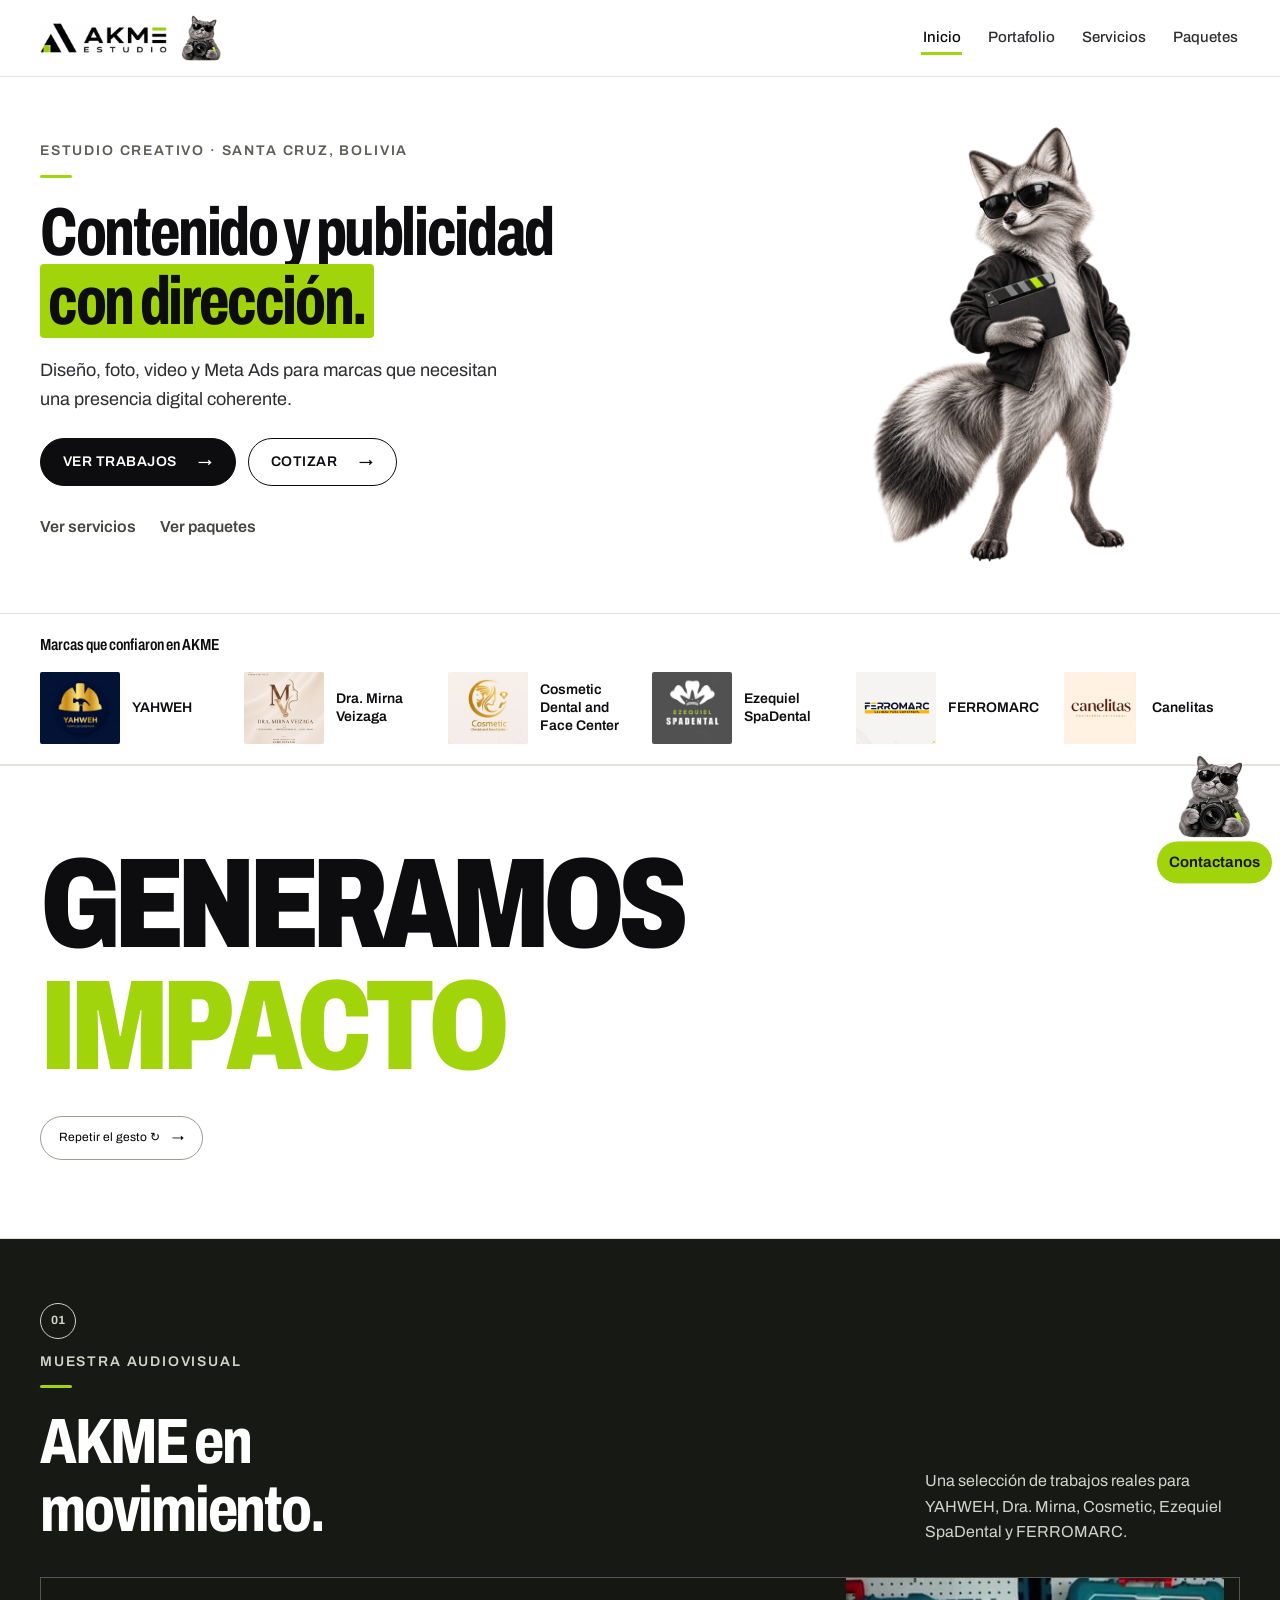
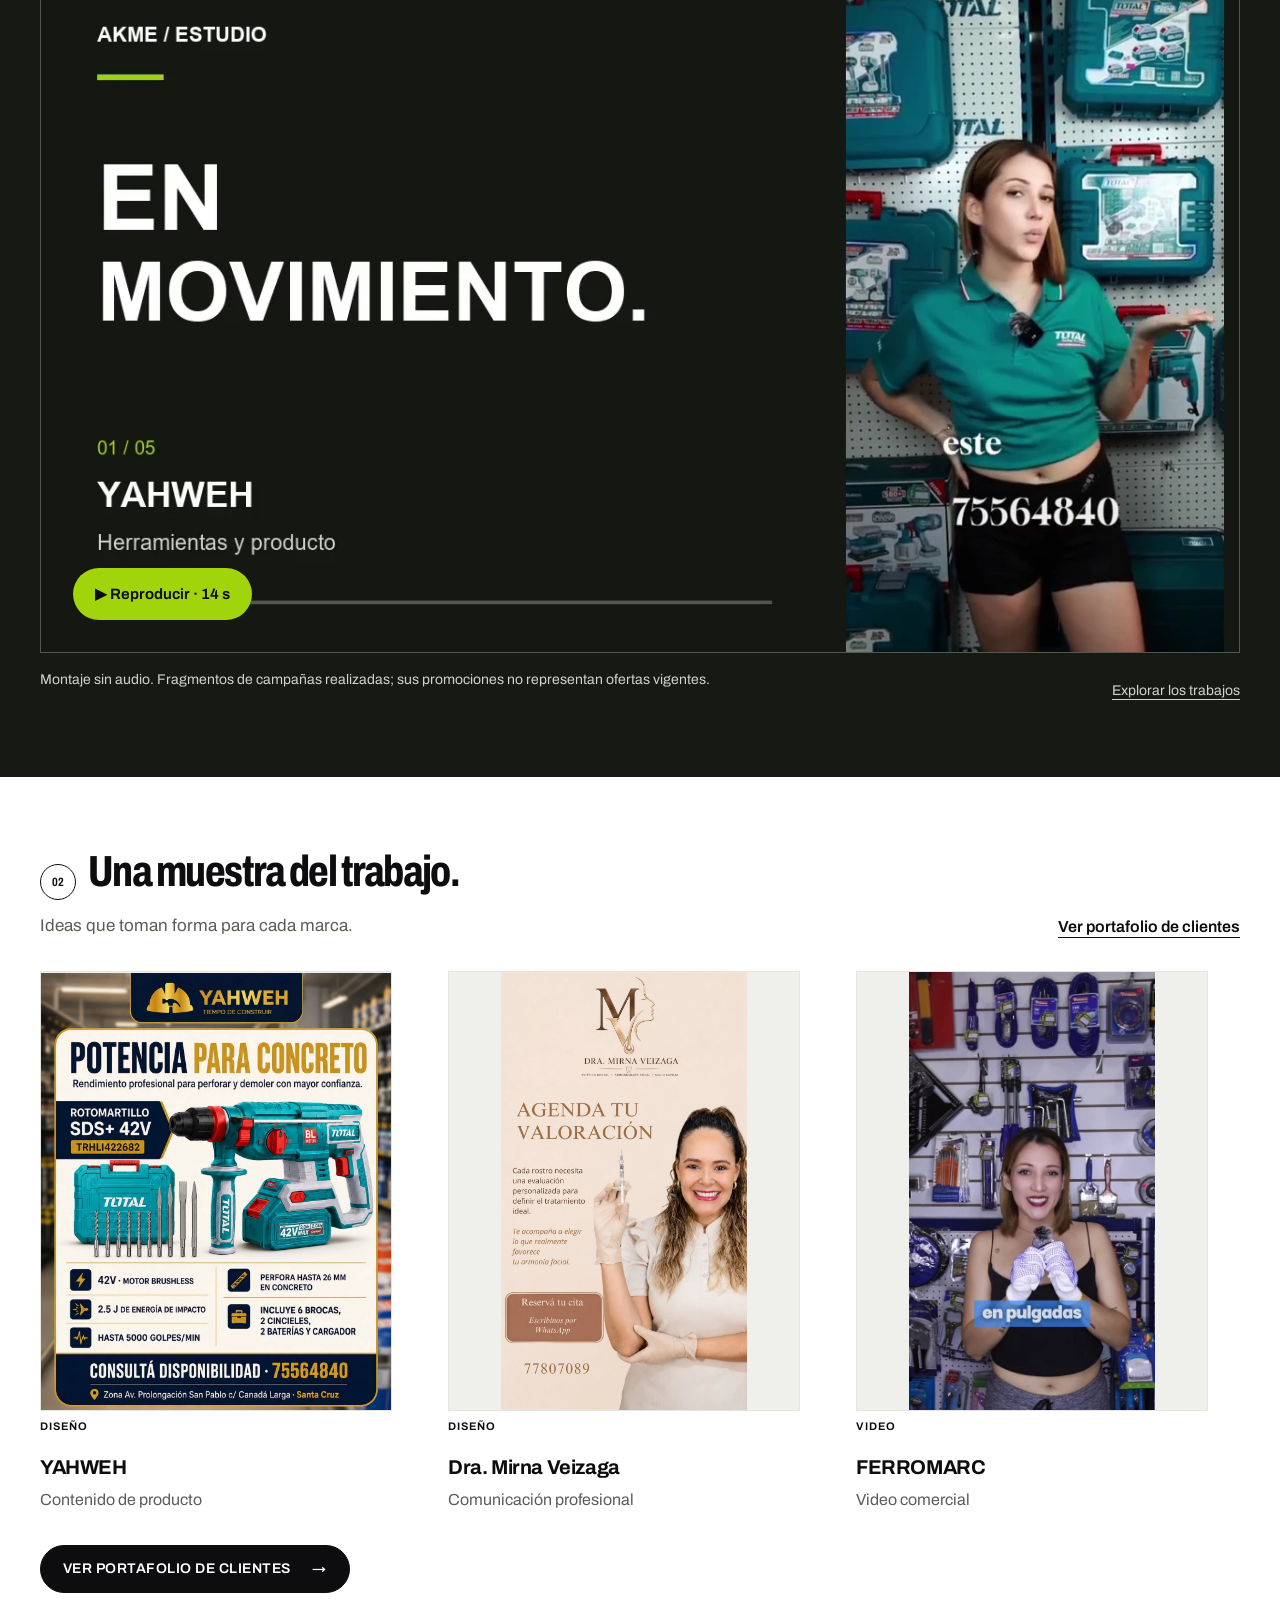
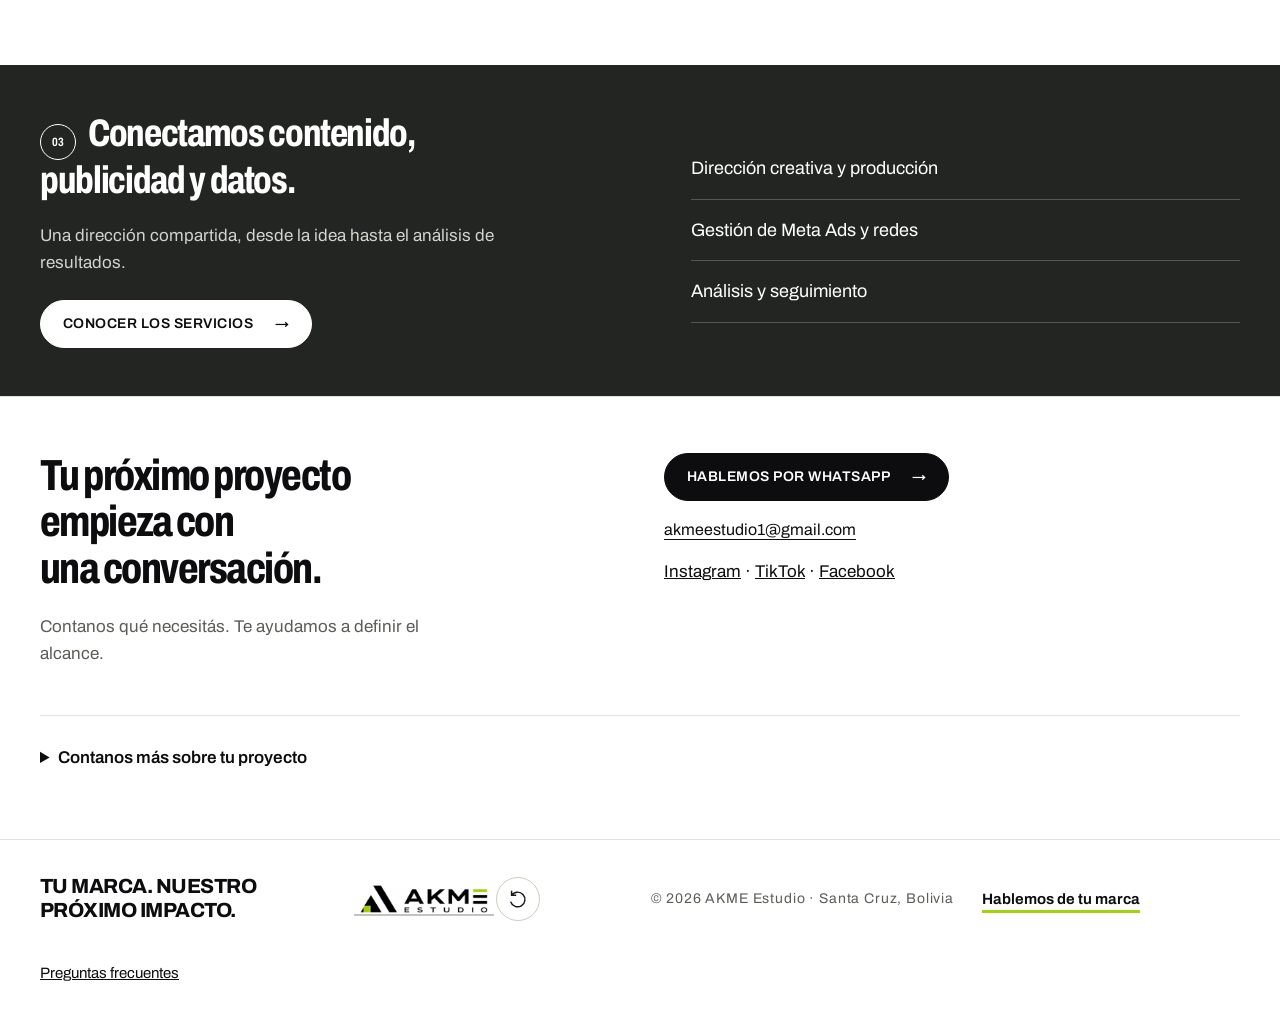
==== commit 0f153e14: "Integra seis mejoras visuales aprobadas con navegación accesible" ====
--- a/index.html
+++ b/index.html
@@ -1,4 +1,4 @@
-<!doctype html><html lang="es"><head><meta charset="utf-8"><meta name="viewport" content="width=device-width, initial-scale=1"><title>AKME Estudio · Contenido, publicidad y dirección</title><meta name="description" content="Diseño, foto, video y Meta Ads para marcas desde Santa Cruz, Bolivia."><meta name="theme-color" content="#ffffff"><meta property="og:title" content="AKME Estudio · Contenido, publicidad y dirección"><meta property="og:description" content="Diseño, foto, video y Meta Ads para marcas desde Santa Cruz, Bolivia."><meta property="og:type" content="website"><link rel="icon" href="assets/isotipo.png"><link rel="preconnect" href="https://fonts.googleapis.com"><link rel="preconnect" href="https://fonts.gstatic.com" crossorigin=""><link rel="stylesheet" href="https://fonts.googleapis.com/css2?family=Archivo:ital,wdth,wght@0,62..125,100..900;1,62..125,100..900&amp;family=Instrument+Serif:ital@1&amp;display=swap"><link rel="stylesheet" href="base.css"><link rel="stylesheet" href="editorial.css?v=20261002-desktop4"><link rel="stylesheet" href="mascotas.css?v=20261002-animals3"><link rel="stylesheet" href="revista.css?v=20261002-revista1"><noscript><style>.menu-btn{display:none}.menu-panel{display:block}.gallery-bottom button,.plan-select{display:none}</style></noscript><link rel="stylesheet" href="impacto.css?v=20261002-impact2"><link rel="stylesheet" href="canelitas.css?v=20261002-canelitas1"><link rel="stylesheet" href="identidad.css?v=20261003-context1"><link rel="stylesheet" href="camera.css?v=20261003-camera7"><link rel="stylesheet" href="produccion.css?v=20261002-production1"><link rel="stylesheet" href="context-interactions.css?v=20261003-context1"></head><body data-page="inicio" class=""><a class="skip" href="#contenido">Saltar al contenido</a><header class="top"><div class="wrap"><a class="brand" href="index.html" aria-label="AKME Estudio, inicio"><img src="assets/logo.png" alt="AKME Estudio" width="700" height="165"><img src="assets/akme-cat.webp" class="brand-mascot" width="48" height="48" alt=""></a><nav class="nav" aria-label="Navegación principal"><a class="link" href="index.html" aria-current="page">Inicio</a><a class="link" href="portafolio.html">Portafolio</a><a class="link" href="servicios.html">Servicios</a><a class="link" href="planes.html#paquetes">Paquetes</a><span class="mobile-location" aria-hidden="true">Inicio</span><button class="menu-btn" id="menu-btn" type="button" aria-expanded="false" aria-controls="menu-panel" aria-label="Abrir menú"><svg class="bars" viewBox="0 0 24 24" aria-hidden="true"><path d="M4 7h16M4 12h16M4 17h16"></path></svg><svg class="x" viewBox="0 0 24 24" aria-hidden="true"><path d="M6 6l12 12M18 6L6 18"></path></svg></button></nav></div><div class="menu-panel" id="menu-panel"><ul><li><a href="index.html" aria-current="page">Inicio</a></li><li><a href="portafolio.html">Portafolio</a></li><li><a href="servicios.html">Servicios</a></li><li><a href="planes.html#paquetes">Paquetes</a></li><li><a href="planes.html#cotizador">Cotizar</a></li><li><a href="servicios.html#faq">Preguntas frecuentes</a></li><li><a href="index.html#contacto">Contacto</a></li></ul></div></header><main id="contenido"><section class="hero character-home" aria-labelledby="hero-title"><div class="wrap"><div class="hero-copy"><p class="eyebrow">Estudio creativo · Santa Cruz, Bolivia</p><h1 id="hero-title">Contenido y publicidad <span class="hl">con dirección.</span></h1><p class="desc">Diseño, foto, video y Meta Ads para marcas que necesitan una presencia digital coherente.</p><div class="hero-cta"><a class="btn" href="portafolio.html">Ver trabajos</a><a class="btn ghost" href="planes.html#cotizador">Cotizar</a></div><nav class="hero-shortcuts" aria-label="Servicios y paquetes"><a href="servicios.html">Ver servicios</a><a href="planes.html#paquetes">Ver paquetes</a></nav></div><figure class="hero-figure"><img class="home-character" src="assets/zorro-inicio.webp" width="600" height="900" alt="" decoding="async"></figure></div></section><section class="brand-strip" id="marcas" aria-labelledby="marcas-title"><div class="wrap"><h2 id="marcas-title">Marcas que confiaron en AKME</h2><ul class="brand-logos"><li><a href="portafolio.html#proyecto-yahweh"><span class="brand-crop yahweh"><img src="assets/clientes/yahweh-marca.webp" alt="" loading="lazy"></span><span>YAHWEH</span><span class="sr">Ver trabajos de YAHWEH</span></a></li><li><a href="portafolio.html#proyecto-mirna"><span class="brand-crop mirna"><img src="assets/clientes/mirna-marca.webp" alt="" loading="lazy"></span><span>Dra. Mirna Veizaga</span><span class="sr">Ver trabajos de Dra. Mirna Veizaga</span></a></li><li><a href="portafolio.html#proyecto-cosmetic"><span class="brand-crop cosmetic"><img src="assets/clientes/cosmetic-marca.webp" alt="" loading="lazy"></span><span>Cosmetic Dental and Face Center</span><span class="sr">Ver trabajos de Cosmetic Dental and Face Center</span></a></li><li><a href="portafolio.html#proyecto-spadental"><span class="brand-crop spadental"><img src="assets/clientes/spadental-marca.webp" alt="" loading="lazy"></span><span>Ezequiel SpaDental</span><span class="sr">Ver trabajos de Ezequiel SpaDental</span></a></li><li><a href="portafolio.html#proyecto-ferromarc"><span class="brand-crop ferromarc"><img src="assets/clientes/ferromarc-marca.webp" alt="" loading="lazy"></span><span>FERROMARC</span><span class="sr">Ver trabajos de FERROMARC</span></a></li><li><a href="portafolio.html#proyecto-canelitas"><span class="brand-crop canelitas"><img src="assets/clientes/canelitas-logo.webp" alt="Canelitas, pastelería artesanal" width="800" height="800" loading="lazy"></span><span>Canelitas</span></a></li></ul></div></section><section class="impact-message" aria-labelledby="impact-message-title"><div class="wrap"><h2 id="impact-message-title" aria-label="Generamos impacto"><span>GENERAMOS</span><span class="impact-word">IMPACTO</span></h2><button type="button" class="message-replay">Repetir el gesto <span aria-hidden="true">↻</span></button></div></section><section class="showreel" aria-labelledby="showreel-title"><div class="wrap"><div class="showreel-heading"><div><p class="eyebrow"><span class="editorial-number" aria-hidden="true">01</span>Muestra audiovisual</p><h2 id="showreel-title">AKME en movimiento.</h2></div><p>Una selección de trabajos reales para YAHWEH, Dra. Mirna, Cosmetic, Ezequiel SpaDental y FERROMARC.</p></div><div class="reel-stage"><video id="akme-showreel" controls="" playsinline="" preload="none" poster="assets/akme-en-movimiento.webp" tabindex="0" aria-label="Montaje de trabajos de AKME, 14 segundos, sin audio"><source src="assets/akme-en-movimiento.mp4" type="video/mp4">Tu navegador no admite video. <a href="assets/akme-en-movimiento.mp4">Ver el montaje</a>.</video><button class="reel-play" type="button" data-reel-play="" aria-controls="akme-showreel" hidden="">▶ Reproducir · 14 s</button></div><div class="reel-note"><p>Montaje sin audio. Fragmentos de campañas realizadas; sus promociones no representan ofertas vigentes.</p><a href="portafolio.html">Explorar los trabajos</a></div></div></section><section class="section" aria-labelledby="highlights-title"><div class="wrap"><div class="section-topline"><div><h2 id="highlights-title"><span class="editorial-number" aria-hidden="true">02</span>Una muestra del trabajo.</h2><p>Ideas que toman forma para cada marca.</p></div><a class="text-link" href="portafolio.html">Ver portafolio de clientes</a></div><div class="highlights"><a class="highlight" href="portafolio.html#proyecto-yahweh"><figure><span class="highlight-media"><img src="assets/clientes/yahweh-rotomartillo.webp" width="720" height="900" loading="lazy" decoding="async" alt="YAHWEH: Contenido de producto"></span><figcaption><span class="sample-kind">Diseño</span><h3>YAHWEH</h3><p>Contenido de producto</p></figcaption></figure></a><a class="highlight" href="portafolio.html#proyecto-mirna"><figure><span class="highlight-media"><img src="assets/clientes/mirna-valoracion.webp" width="720" height="900" loading="lazy" decoding="async" alt="Dra. Mirna Veizaga: Comunicación profesional"></span><figcaption><span class="sample-kind">Diseño</span><h3>Dra. Mirna Veizaga</h3><p>Comunicación profesional</p></figcaption></figure></a><a class="highlight" href="portafolio.html#proyecto-ferromarc"><figure><span class="highlight-media"><img src="assets/clientes/ferromarc-pegasus-cover.webp" width="720" height="900" loading="lazy" decoding="async" alt="FERROMARC: Video comercial"><span class="video-mark">▶ Video</span></span><figcaption><span class="sample-kind">Video</span><h3>FERROMARC</h3><p>Video comercial</p></figcaption></figure></a></div><p class="portfolio-discovery"><a class="btn" href="portafolio.html">Ver portafolio de clientes</a></p></div></section><section class="service-summary" aria-labelledby="summary-title"><div class="wrap"><div><h2 id="summary-title"><span class="editorial-number" aria-hidden="true">03</span>Conectamos contenido, publicidad y datos.</h2><p>Una dirección compartida, desde la idea hasta el análisis de resultados.</p><a class="btn" href="servicios.html">Conocer los servicios</a></div><ul><li>Dirección creativa y producción</li><li>Gestión de Meta Ads y redes</li><li>Análisis y seguimiento</li></ul></div></section><section class="contact-compact" id="contacto" aria-labelledby="contacto-title"><div class="wrap"><div><h2 id="contacto-title">Tu próximo proyecto empieza con una conversación.</h2><p>Contanos qué necesitás. Te ayudamos a definir el alcance.</p></div><div class="contact-links"><a class="btn" href="https://wa.me/59157385254" data-wa="Hola AKME, quiero conversar sobre mi marca.">Hablemos por WhatsApp</a><a id="mail" href="mailto:akmeestudio1@gmail.com">akmeestudio1@gmail.com</a><div class="social-links"><a href="https://www.instagram.com/akmestudio.bo/" target="_blank" rel="noopener">Instagram</a> · <a href="https://www.tiktok.com/@akme.estudio" target="_blank" rel="noopener">TikTok</a> · <a href="https://www.facebook.com/profile.php?id=61591833067122" target="_blank" rel="noopener">Facebook</a></div></div><details class="brief-disclosure"><summary>Contanos más sobre tu proyecto</summary><form class="brief reveal" id="brief" novalidate="">
+<!doctype html><html lang="es"><head><meta charset="utf-8"><meta name="viewport" content="width=device-width, initial-scale=1"><title>AKME Estudio · Contenido, publicidad y dirección</title><meta name="description" content="Diseño, foto, video y Meta Ads para marcas desde Santa Cruz, Bolivia."><meta name="theme-color" content="#ffffff"><meta property="og:title" content="AKME Estudio · Contenido, publicidad y dirección"><meta property="og:description" content="Diseño, foto, video y Meta Ads para marcas desde Santa Cruz, Bolivia."><meta property="og:type" content="website"><link rel="icon" href="assets/isotipo.png"><link rel="preconnect" href="https://fonts.googleapis.com"><link rel="preconnect" href="https://fonts.gstatic.com" crossorigin=""><link rel="stylesheet" href="https://fonts.googleapis.com/css2?family=Archivo:ital,wdth,wght@0,62..125,100..900;1,62..125,100..900&amp;family=Instrument+Serif:ital@1&amp;display=swap"><link rel="stylesheet" href="base.css"><link rel="stylesheet" href="editorial.css?v=20261002-desktop4"><link rel="stylesheet" href="mascotas.css?v=20261002-animals3"><link rel="stylesheet" href="revista.css?v=20261002-revista1"><noscript><style>.menu-btn{display:none}.menu-panel{display:block}.gallery-bottom button,.plan-select{display:none}</style></noscript><link rel="stylesheet" href="impacto.css?v=20261002-impact2"><link rel="stylesheet" href="canelitas.css?v=20261002-canelitas1"><link rel="stylesheet" href="identidad.css?v=20261003-context1"><link rel="stylesheet" href="camera.css?v=20261003-camera7"><link rel="stylesheet" href="produccion.css?v=20261002-production1"><link rel="stylesheet" href="context-interactions.css?v=20261003-context1"><link rel="stylesheet" href="visual-interactions.css?v=20261004-six1"></head><body data-page="inicio" class=""><a class="skip" href="#contenido">Saltar al contenido</a><header class="top"><div class="wrap"><a class="brand" href="index.html" aria-label="AKME Estudio, inicio"><img src="assets/logo.png" alt="AKME Estudio" width="700" height="165"><img src="assets/akme-cat.webp" class="brand-mascot" width="48" height="48" alt=""></a><nav class="nav" aria-label="Navegación principal"><a class="link" href="index.html" aria-current="page">Inicio</a><a class="link" href="portafolio.html">Portafolio</a><a class="link" href="servicios.html">Servicios</a><a class="link" href="planes.html#paquetes">Paquetes</a><span class="mobile-location" aria-hidden="true">Inicio</span><button class="menu-btn" id="menu-btn" type="button" aria-expanded="false" aria-controls="menu-panel" aria-label="Abrir menú"><svg class="bars" viewBox="0 0 24 24" aria-hidden="true"><path d="M4 7h16M4 12h16M4 17h16"></path></svg><svg class="x" viewBox="0 0 24 24" aria-hidden="true"><path d="M6 6l12 12M18 6L6 18"></path></svg></button></nav></div><div class="menu-panel" id="menu-panel"><ul><li><a href="index.html" aria-current="page">Inicio</a></li><li><a href="portafolio.html">Portafolio</a></li><li><a href="servicios.html">Servicios</a></li><li><a href="planes.html#paquetes">Paquetes</a></li><li><a href="planes.html#cotizador">Cotizar</a></li><li><a href="servicios.html#faq">Preguntas frecuentes</a></li><li><a href="index.html#contacto">Contacto</a></li></ul></div></header><main id="contenido"><section class="hero character-home" aria-labelledby="hero-title"><div class="wrap"><div class="hero-copy"><p class="eyebrow">Estudio creativo · Santa Cruz, Bolivia</p><h1 id="hero-title">Contenido y publicidad <span class="hl">con dirección.</span></h1><p class="desc">Diseño, foto, video y Meta Ads para marcas que necesitan una presencia digital coherente.</p><div class="hero-cta"><a class="btn" href="portafolio.html">Ver trabajos</a><a class="btn ghost" href="planes.html#cotizador">Cotizar</a></div><nav class="hero-shortcuts" aria-label="Servicios y paquetes"><a href="servicios.html">Ver servicios</a><a href="planes.html#paquetes">Ver paquetes</a></nav></div><figure class="hero-figure"><img class="home-character" src="assets/zorro-inicio.webp" width="600" height="900" alt="" decoding="async"></figure></div></section><section class="brand-strip" id="marcas" aria-labelledby="marcas-title"><div class="wrap"><h2 id="marcas-title">Marcas que confiaron en AKME</h2><ul class="brand-logos"><li><a href="portafolio.html#proyecto-yahweh"><span class="brand-crop yahweh"><img src="assets/clientes/yahweh-marca.webp" alt="" loading="lazy"></span><span>YAHWEH</span><span class="sr">Ver trabajos de YAHWEH</span></a></li><li><a href="portafolio.html#proyecto-mirna"><span class="brand-crop mirna"><img src="assets/clientes/mirna-marca.webp" alt="" loading="lazy"></span><span>Dra. Mirna Veizaga</span><span class="sr">Ver trabajos de Dra. Mirna Veizaga</span></a></li><li><a href="portafolio.html#proyecto-cosmetic"><span class="brand-crop cosmetic"><img src="assets/clientes/cosmetic-marca.webp" alt="" loading="lazy"></span><span>Cosmetic Dental and Face Center</span><span class="sr">Ver trabajos de Cosmetic Dental and Face Center</span></a></li><li><a href="portafolio.html#proyecto-spadental"><span class="brand-crop spadental"><img src="assets/clientes/spadental-marca.webp" alt="" loading="lazy"></span><span>Ezequiel SpaDental</span><span class="sr">Ver trabajos de Ezequiel SpaDental</span></a></li><li><a href="portafolio.html#proyecto-ferromarc"><span class="brand-crop ferromarc"><img src="assets/clientes/ferromarc-marca.webp" alt="" loading="lazy"></span><span>FERROMARC</span><span class="sr">Ver trabajos de FERROMARC</span></a></li><li><a href="portafolio.html#proyecto-canelitas"><span class="brand-crop canelitas"><img src="assets/clientes/canelitas-logo.webp" alt="Canelitas, pastelería artesanal" width="800" height="800" loading="lazy"></span><span>Canelitas</span></a></li></ul></div></section><section class="impact-message" aria-labelledby="impact-message-title"><div class="wrap"><h2 id="impact-message-title" aria-label="Generamos impacto"><span>GENERAMOS</span><span class="impact-word">IMPACTO</span></h2><button type="button" class="message-replay">Repetir el gesto <span aria-hidden="true">↻</span></button></div></section><section class="showreel" aria-labelledby="showreel-title"><div class="wrap"><div class="showreel-heading"><div><p class="eyebrow"><span class="editorial-number" aria-hidden="true">01</span>Muestra audiovisual</p><h2 id="showreel-title">AKME en movimiento.</h2></div><p>Una selección de trabajos reales para YAHWEH, Dra. Mirna, Cosmetic, Ezequiel SpaDental y FERROMARC.</p></div><div class="reel-stage"><video id="akme-showreel" controls="" playsinline="" preload="none" poster="assets/akme-en-movimiento.webp" tabindex="0" aria-label="Montaje de trabajos de AKME, 14 segundos, sin audio"><source src="assets/akme-en-movimiento.mp4" type="video/mp4">Tu navegador no admite video. <a href="assets/akme-en-movimiento.mp4">Ver el montaje</a>.</video><button class="reel-play" type="button" data-reel-play="" aria-controls="akme-showreel" hidden="">▶ Reproducir · 14 s</button></div><div class="reel-note"><p>Montaje sin audio. Fragmentos de campañas realizadas; sus promociones no representan ofertas vigentes.</p><a href="portafolio.html">Explorar los trabajos</a></div></div></section><section class="section" aria-labelledby="highlights-title"><div class="wrap"><div class="section-topline"><div><h2 id="highlights-title"><span class="editorial-number" aria-hidden="true">02</span>Una muestra del trabajo.</h2><p>Ideas que toman forma para cada marca.</p></div><a class="text-link" href="portafolio.html">Ver portafolio de clientes</a></div><div class="highlights"><a class="highlight" href="portafolio.html#proyecto-yahweh"><figure><span class="highlight-media"><img src="assets/clientes/yahweh-rotomartillo.webp" width="720" height="900" loading="lazy" decoding="async" alt="YAHWEH: Contenido de producto"></span><figcaption><span class="sample-kind">Diseño</span><h3>YAHWEH</h3><p>Contenido de producto</p></figcaption></figure></a><a class="highlight" href="portafolio.html#proyecto-mirna"><figure><span class="highlight-media"><img src="assets/clientes/mirna-valoracion.webp" width="720" height="900" loading="lazy" decoding="async" alt="Dra. Mirna Veizaga: Comunicación profesional"></span><figcaption><span class="sample-kind">Diseño</span><h3>Dra. Mirna Veizaga</h3><p>Comunicación profesional</p></figcaption></figure></a><a class="highlight" href="portafolio.html#proyecto-ferromarc"><figure><span class="highlight-media"><img src="assets/clientes/ferromarc-pegasus-cover.webp" width="720" height="900" loading="lazy" decoding="async" alt="FERROMARC: Video comercial"><span class="video-mark">▶ Video</span></span><figcaption><span class="sample-kind">Video</span><h3>FERROMARC</h3><p>Video comercial</p></figcaption></figure></a></div><p class="portfolio-discovery"><a class="btn" href="portafolio.html">Ver portafolio de clientes</a></p></div></section><section class="service-summary" aria-labelledby="summary-title"><div class="wrap"><div><h2 id="summary-title"><span class="editorial-number" aria-hidden="true">03</span>Conectamos contenido, publicidad y datos.</h2><p>Una dirección compartida, desde la idea hasta el análisis de resultados.</p><a class="btn" href="servicios.html">Conocer los servicios</a></div><ul><li>Dirección creativa y producción</li><li>Gestión de Meta Ads y redes</li><li>Análisis y seguimiento</li></ul></div></section><section class="contact-compact" id="contacto" aria-labelledby="contacto-title"><div class="wrap"><div><h2 id="contacto-title">Tu próximo proyecto empieza con una conversación.</h2><p>Contanos qué necesitás. Te ayudamos a definir el alcance.</p></div><div class="contact-links"><a class="btn" href="https://wa.me/59157385254" data-wa="Hola AKME, quiero conversar sobre mi marca.">Hablemos por WhatsApp</a><a id="mail" href="mailto:akmeestudio1@gmail.com">akmeestudio1@gmail.com</a><div class="social-links"><a href="https://www.instagram.com/akmestudio.bo/" target="_blank" rel="noopener">Instagram</a> · <a href="https://www.tiktok.com/@akme.estudio" target="_blank" rel="noopener">TikTok</a> · <a href="https://www.facebook.com/profile.php?id=61591833067122" target="_blank" rel="noopener">Facebook</a></div></div><details class="brief-disclosure"><summary>Contanos más sobre tu proyecto</summary><form class="brief reveal" id="brief" novalidate="">
           <h3>¿Preferís contarnos más antes?<span>Completá estos datos y armamos el mensaje por vos.</span></h3>
           <div class="field"><label for="f-nombre">Tu nombre</label><input id="f-nombre" name="nombre" autocomplete="name" required="" aria-describedby="f-err"></div>
           <div class="field"><label for="f-marca">Marca o negocio</label><input id="f-marca" name="marca" autocomplete="organization"></div>
@@ -31,4 +31,4 @@
             </button>
             <p class="hint">Se abrirá WhatsApp con tu mensaje ya escrito. No se envía nada hasta que vos toques enviar.</p>
           </div>
-        </form></details></div></section></main><footer class="foot"><div class="wrap"><div class="impact-closing"><p class="impact-phrase">TU MARCA. NUESTRO PRÓXIMO IMPACTO.</p><div class="impact-unit"><a href="index.html" aria-label="Inicio AKME" class="impact-logo" title="Ver impacto e ir al inicio"><img src="assets/logo.png" alt="AKME Estudio" width="700" height="165" loading="lazy"><svg class="impact-ground" viewBox="0 0 140 16" aria-hidden="true" focusable="false"><path class="impact-floor" d="M0 3H140"></path><path class="impact-cracks" d="M49 3l5 4-4 3 8 4M54 7l8 1M85 3l-5 5 5 3-4 4M80 8l-7 2M101 3l4 4 7 1"></path><path class="impact-spark" d="M11 0L5-5M26-1L24-7M117-1L119-7M130 0L137-5"></path></svg></a><button class="impact-replay" type="button" aria-label="Repetir animación de impacto del logo" title="Repetir impacto" hidden=""><svg viewBox="0 0 24 24" aria-hidden="true" focusable="false"><path d="M5 8a8 8 0 1 1-1 7M5 3v5h5"></path></svg></button></div></div><small>© 2026 AKME Estudio · Santa Cruz, Bolivia</small><a href="index.html#contacto" class="footer-contact">Hablemos de tu marca</a><a href="servicios.html#faq">Preguntas frecuentes</a></div></footer><script src="site.js" defer=""></script><a class="quote-mascot" href="https://wa.me/59157385254" aria-label="Contactanos por WhatsApp" data-wa="Hola AKME, quiero conversar sobre mi marca." target="_blank" rel="noopener"><i class="camera-cue" aria-hidden="true" hidden>Sonríe</i><i class="camera-figure" aria-hidden="true"><img src="assets/akme-cat.webp" width="96" height="96" alt=""><i class="camera-glint"></i></i><span>Contactanos</span></a><script src="mascotas.js?v=20261003-camera7" defer=""></script><script src="revista.js?v=20261003-context1" defer=""></script><script src="impacto.js?v=20261003-close1" defer=""></script><script src="camera.js?v=20261003-camera6" defer=""></script><script src="media-ready.js?v=20261002-production1" defer=""></script><script src="context-interactions.js?v=20261003-context1" defer></script></body></html>+        </form></details></div></section></main><footer class="foot"><div class="wrap"><div class="impact-closing"><p class="impact-phrase">TU MARCA. NUESTRO PRÓXIMO IMPACTO.</p><div class="impact-unit"><a href="index.html" aria-label="Inicio AKME" class="impact-logo" title="Ver impacto e ir al inicio"><img src="assets/logo.png" alt="AKME Estudio" width="700" height="165" loading="lazy"><svg class="impact-ground" viewBox="0 0 140 16" aria-hidden="true" focusable="false"><path class="impact-floor" d="M0 3H140"></path><path class="impact-cracks" d="M49 3l5 4-4 3 8 4M54 7l8 1M85 3l-5 5 5 3-4 4M80 8l-7 2M101 3l4 4 7 1"></path><path class="impact-spark" d="M11 0L5-5M26-1L24-7M117-1L119-7M130 0L137-5"></path></svg></a><button class="impact-replay" type="button" aria-label="Repetir animación de impacto del logo" title="Repetir impacto" hidden=""><svg viewBox="0 0 24 24" aria-hidden="true" focusable="false"><path d="M5 8a8 8 0 1 1-1 7M5 3v5h5"></path></svg></button></div></div><small>© 2026 AKME Estudio · Santa Cruz, Bolivia</small><a href="index.html#contacto" class="footer-contact">Hablemos de tu marca</a><a href="servicios.html#faq">Preguntas frecuentes</a></div></footer><script src="site.js" defer=""></script><a class="quote-mascot" href="https://wa.me/59157385254" aria-label="Contactanos por WhatsApp" data-wa="Hola AKME, quiero conversar sobre mi marca." target="_blank" rel="noopener"><i class="camera-cue" aria-hidden="true" hidden>Sonríe</i><i class="camera-figure" aria-hidden="true"><img src="assets/akme-cat.webp" width="96" height="96" alt=""><i class="camera-glint"></i></i><span>Contactanos</span></a><script src="mascotas.js?v=20261003-camera7" defer=""></script><script src="revista.js?v=20261003-context1" defer=""></script><script src="impacto.js?v=20261003-close1" defer=""></script><script src="camera.js?v=20261003-camera6" defer=""></script><script src="media-ready.js?v=20261002-production1" defer=""></script><script src="context-interactions.js?v=20261003-context1" defer></script><script src="visual-interactions.js?v=20261004-six1" defer></script></body></html>
--- a/visual-interactions.css
+++ b/visual-interactions.css
@@ -0,0 +1,9 @@
+.visual-fill{position:relative;isolation:isolate;overflow:hidden;}.visual-fill:before{content:'';position:absolute;inset:0;background:#a2d40b;z-index:-1;transform:translateX(-102%);transition:transform 280ms ease}.visual-fill.visual-pressed:before,.visual-fill:hover:before{transform:translateX(0)}.visual-arrow{display:inline-block;margin-left:12px;transition:transform 250ms}.visual-pressed .visual-arrow,.visual-fill:hover .visual-arrow{transform:translateX(5px)}
+.visual-curtain{position:fixed;inset:0 auto 0 0;width:14px;background:linear-gradient(90deg,#171914 0 65%,#a2d40b 65%);z-index:99;pointer-events:none}
+.visual-depth-frame{overflow:hidden;margin:0;position:relative}.visual-depth-frame img{width:100%!important;height:100%!important;object-fit:cover!important;will-change:transform;display:block}
+.visual-menu{position:fixed;inset:0;margin:0;max-width:none;max-height:none;width:100%;height:100dvh;border:0;padding:24px;background:#171914;color:white;overflow:auto}.visual-menu::backdrop{background:#171914}.visual-menu header{display:flex;align-items:center;justify-content:space-between;gap:20px}.visual-menu header img{width:135px;height:auto;filter:brightness(0) invert(1)}.visual-menu-close{min-height:44px;min-width:80px;border:1px solid #869079;background:transparent;border-radius:24px;color:white;font:inherit}.visual-menu nav{display:grid;gap:4px;margin-top:32px;padding-bottom:85px}.visual-menu nav a{font-size:clamp(24px,7vw,38px);line-height:1.12;letter-spacing:-.025em;font-weight:700;color:white;text-decoration:none;padding:10px 0;border-bottom:1px solid #ffffff25}.visual-menu nav a[aria-current=page]{color:#a2d40b}.visual-menu :focus-visible{outline:3px solid #a2d40b;outline-offset:4px}html.visual-menu-open{overflow:hidden}
+.visual-plans.has-visual-selection .plan{opacity:.78;transition:opacity 220ms,box-shadow 220ms}.visual-plans.has-visual-selection .plan.is-selected{opacity:1;box-shadow:inset 0 0 0 3px #a2d40b;background:#f9fcef}.visual-plans .plan.is-selected .plan-metrics{border-block:1px solid #a2d40b;padding-block:10px;background:#edf5d7}.visual-plans .plan.is-selected .plan-focus{font-weight:750}.visual-plans .plan-select[aria-pressed=true]{background:#a2d40b!important;color:#171914!important;border-color:#5c7508!important}
+.visual-progress{position:fixed;left:0;top:0;width:100%;height:4px;background:#a2d40b;z-index:120;transform:scaleX(0);transform-origin:left;pointer-events:none}
+@media(prefers-reduced-motion:reduce){.visual-fill:before,.visual-arrow,.visual-plans .plan{transition:none!important}.visual-curtain{display:none}.visual-depth-frame img{transform:none!important;will-change:auto}}
+
+.visual-fill:hover,.visual-fill.visual-pressed{color:#171914!important}
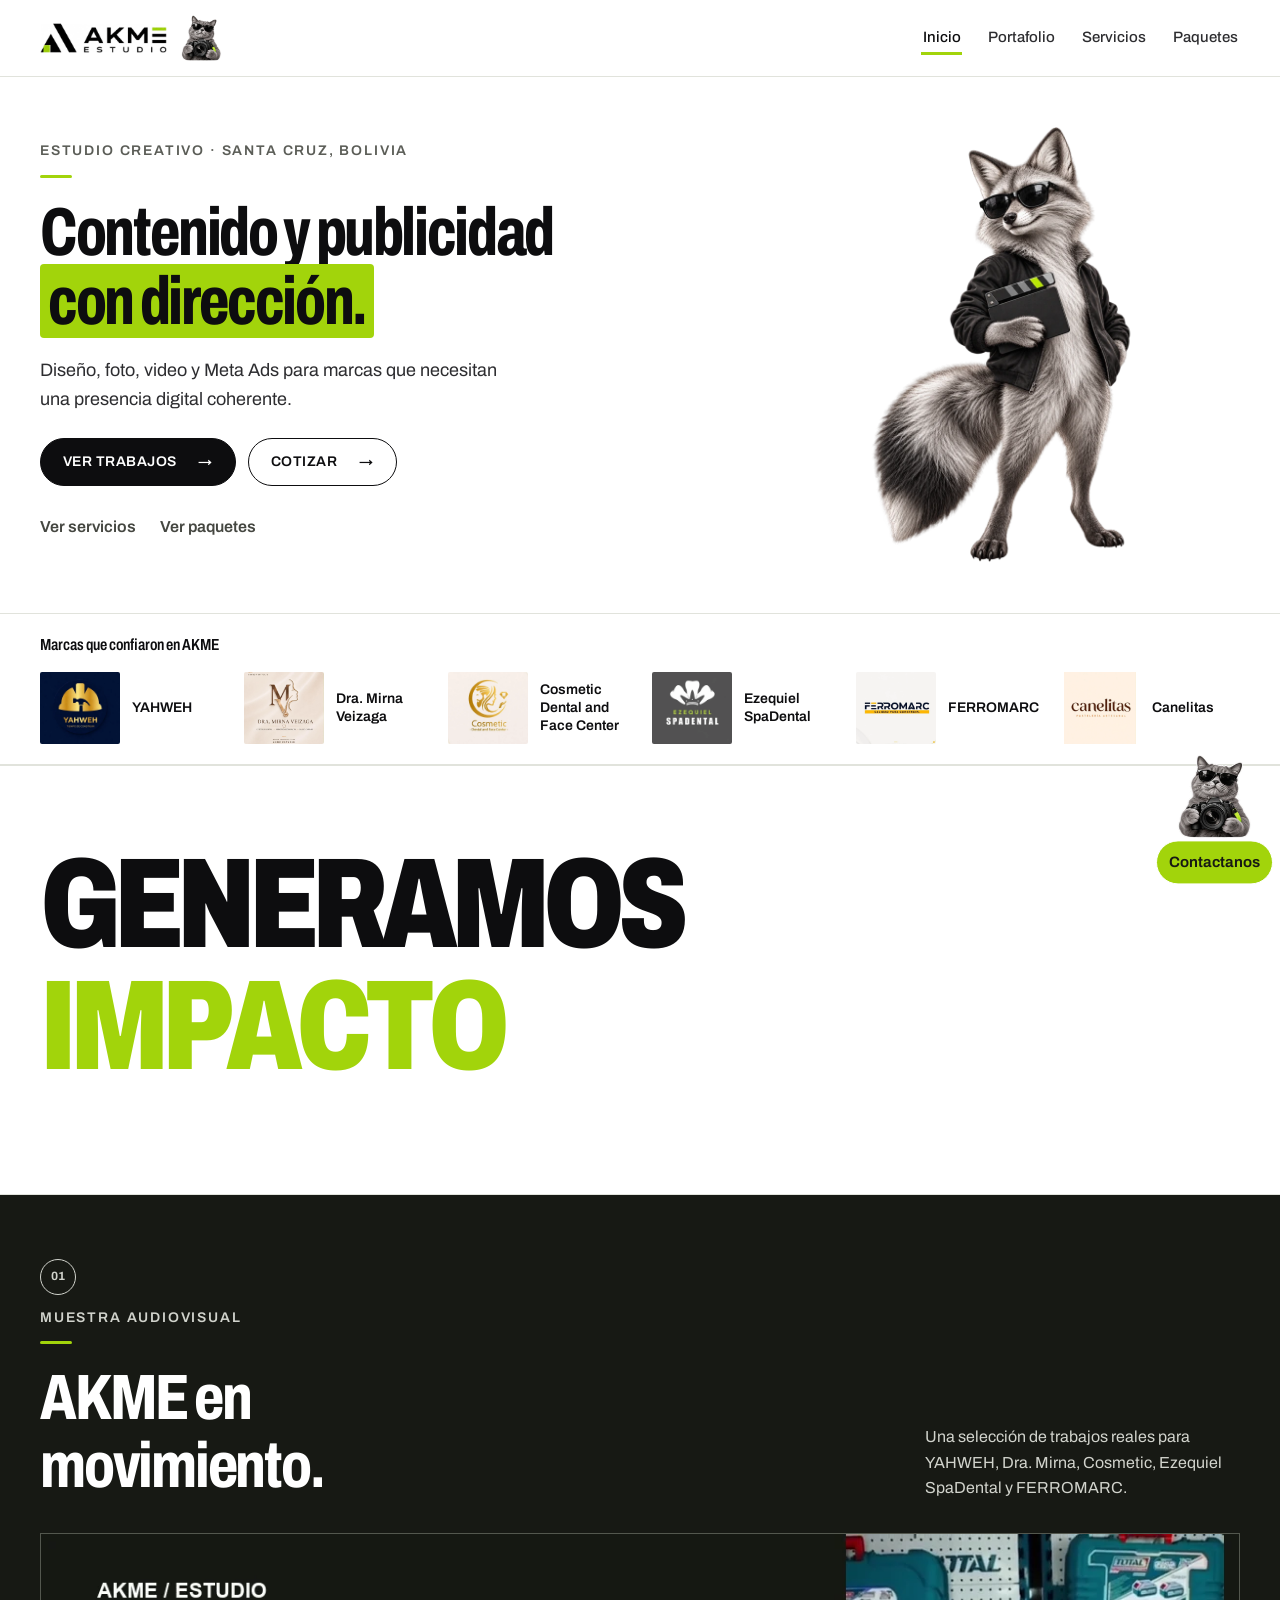
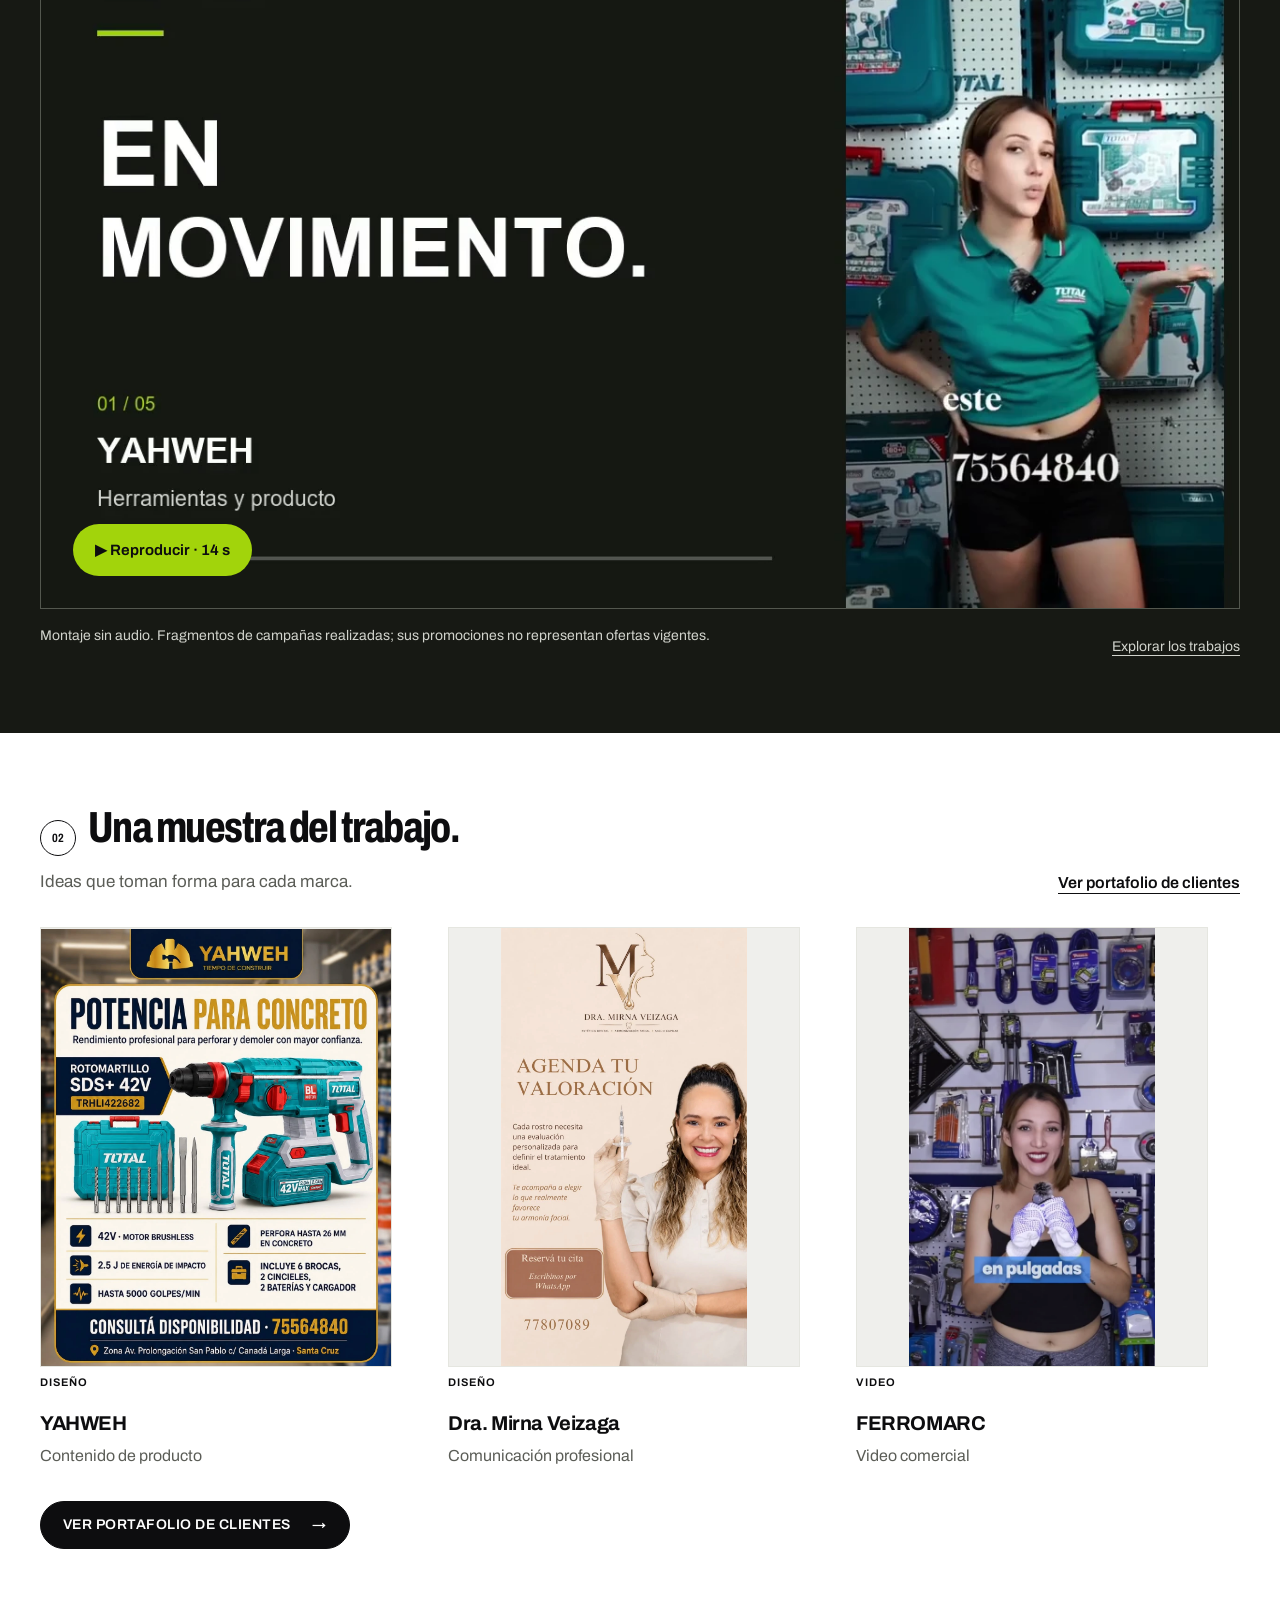
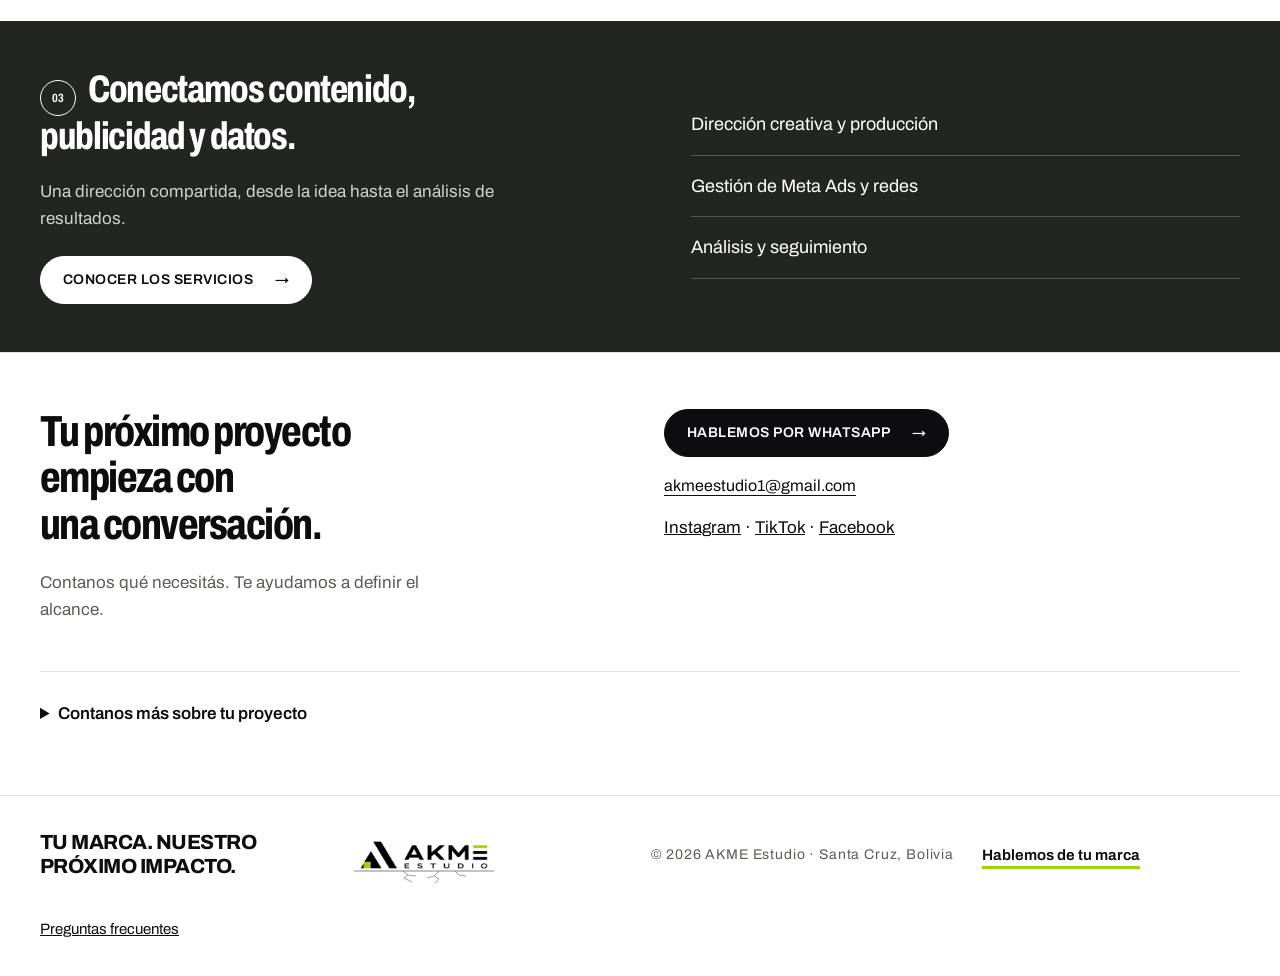
==== commit 08abbb14: "Fix package entry and add visible six-second motion sequences" ====
--- a/index.html
+++ b/index.html
@@ -1,4 +1,4 @@
-<!doctype html><html lang="es"><head><meta charset="utf-8"><meta name="viewport" content="width=device-width, initial-scale=1"><title>AKME Estudio · Contenido, publicidad y dirección</title><meta name="description" content="Diseño, foto, video y Meta Ads para marcas desde Santa Cruz, Bolivia."><meta name="theme-color" content="#ffffff"><meta property="og:title" content="AKME Estudio · Contenido, publicidad y dirección"><meta property="og:description" content="Diseño, foto, video y Meta Ads para marcas desde Santa Cruz, Bolivia."><meta property="og:type" content="website"><link rel="icon" href="assets/isotipo.png"><link rel="preconnect" href="https://fonts.googleapis.com"><link rel="preconnect" href="https://fonts.gstatic.com" crossorigin=""><link rel="stylesheet" href="https://fonts.googleapis.com/css2?family=Archivo:ital,wdth,wght@0,62..125,100..900;1,62..125,100..900&amp;family=Instrument+Serif:ital@1&amp;display=swap"><link rel="stylesheet" href="base.css"><link rel="stylesheet" href="editorial.css?v=20261002-desktop4"><link rel="stylesheet" href="mascotas.css?v=20261002-animals3"><link rel="stylesheet" href="revista.css?v=20261002-revista1"><noscript><style>.menu-btn{display:none}.menu-panel{display:block}.gallery-bottom button,.plan-select{display:none}</style></noscript><link rel="stylesheet" href="impacto.css?v=20261002-impact2"><link rel="stylesheet" href="canelitas.css?v=20261002-canelitas1"><link rel="stylesheet" href="identidad.css?v=20261003-context1"><link rel="stylesheet" href="camera.css?v=20261003-camera7"><link rel="stylesheet" href="produccion.css?v=20261002-production1"><link rel="stylesheet" href="context-interactions.css?v=20261003-context1"><link rel="stylesheet" href="visual-interactions.css?v=20261004-six1"></head><body data-page="inicio" class=""><a class="skip" href="#contenido">Saltar al contenido</a><header class="top"><div class="wrap"><a class="brand" href="index.html" aria-label="AKME Estudio, inicio"><img src="assets/logo.png" alt="AKME Estudio" width="700" height="165"><img src="assets/akme-cat.webp" class="brand-mascot" width="48" height="48" alt=""></a><nav class="nav" aria-label="Navegación principal"><a class="link" href="index.html" aria-current="page">Inicio</a><a class="link" href="portafolio.html">Portafolio</a><a class="link" href="servicios.html">Servicios</a><a class="link" href="planes.html#paquetes">Paquetes</a><span class="mobile-location" aria-hidden="true">Inicio</span><button class="menu-btn" id="menu-btn" type="button" aria-expanded="false" aria-controls="menu-panel" aria-label="Abrir menú"><svg class="bars" viewBox="0 0 24 24" aria-hidden="true"><path d="M4 7h16M4 12h16M4 17h16"></path></svg><svg class="x" viewBox="0 0 24 24" aria-hidden="true"><path d="M6 6l12 12M18 6L6 18"></path></svg></button></nav></div><div class="menu-panel" id="menu-panel"><ul><li><a href="index.html" aria-current="page">Inicio</a></li><li><a href="portafolio.html">Portafolio</a></li><li><a href="servicios.html">Servicios</a></li><li><a href="planes.html#paquetes">Paquetes</a></li><li><a href="planes.html#cotizador">Cotizar</a></li><li><a href="servicios.html#faq">Preguntas frecuentes</a></li><li><a href="index.html#contacto">Contacto</a></li></ul></div></header><main id="contenido"><section class="hero character-home" aria-labelledby="hero-title"><div class="wrap"><div class="hero-copy"><p class="eyebrow">Estudio creativo · Santa Cruz, Bolivia</p><h1 id="hero-title">Contenido y publicidad <span class="hl">con dirección.</span></h1><p class="desc">Diseño, foto, video y Meta Ads para marcas que necesitan una presencia digital coherente.</p><div class="hero-cta"><a class="btn" href="portafolio.html">Ver trabajos</a><a class="btn ghost" href="planes.html#cotizador">Cotizar</a></div><nav class="hero-shortcuts" aria-label="Servicios y paquetes"><a href="servicios.html">Ver servicios</a><a href="planes.html#paquetes">Ver paquetes</a></nav></div><figure class="hero-figure"><img class="home-character" src="assets/zorro-inicio.webp" width="600" height="900" alt="" decoding="async"></figure></div></section><section class="brand-strip" id="marcas" aria-labelledby="marcas-title"><div class="wrap"><h2 id="marcas-title">Marcas que confiaron en AKME</h2><ul class="brand-logos"><li><a href="portafolio.html#proyecto-yahweh"><span class="brand-crop yahweh"><img src="assets/clientes/yahweh-marca.webp" alt="" loading="lazy"></span><span>YAHWEH</span><span class="sr">Ver trabajos de YAHWEH</span></a></li><li><a href="portafolio.html#proyecto-mirna"><span class="brand-crop mirna"><img src="assets/clientes/mirna-marca.webp" alt="" loading="lazy"></span><span>Dra. Mirna Veizaga</span><span class="sr">Ver trabajos de Dra. Mirna Veizaga</span></a></li><li><a href="portafolio.html#proyecto-cosmetic"><span class="brand-crop cosmetic"><img src="assets/clientes/cosmetic-marca.webp" alt="" loading="lazy"></span><span>Cosmetic Dental and Face Center</span><span class="sr">Ver trabajos de Cosmetic Dental and Face Center</span></a></li><li><a href="portafolio.html#proyecto-spadental"><span class="brand-crop spadental"><img src="assets/clientes/spadental-marca.webp" alt="" loading="lazy"></span><span>Ezequiel SpaDental</span><span class="sr">Ver trabajos de Ezequiel SpaDental</span></a></li><li><a href="portafolio.html#proyecto-ferromarc"><span class="brand-crop ferromarc"><img src="assets/clientes/ferromarc-marca.webp" alt="" loading="lazy"></span><span>FERROMARC</span><span class="sr">Ver trabajos de FERROMARC</span></a></li><li><a href="portafolio.html#proyecto-canelitas"><span class="brand-crop canelitas"><img src="assets/clientes/canelitas-logo.webp" alt="Canelitas, pastelería artesanal" width="800" height="800" loading="lazy"></span><span>Canelitas</span></a></li></ul></div></section><section class="impact-message" aria-labelledby="impact-message-title"><div class="wrap"><h2 id="impact-message-title" aria-label="Generamos impacto"><span>GENERAMOS</span><span class="impact-word">IMPACTO</span></h2><button type="button" class="message-replay">Repetir el gesto <span aria-hidden="true">↻</span></button></div></section><section class="showreel" aria-labelledby="showreel-title"><div class="wrap"><div class="showreel-heading"><div><p class="eyebrow"><span class="editorial-number" aria-hidden="true">01</span>Muestra audiovisual</p><h2 id="showreel-title">AKME en movimiento.</h2></div><p>Una selección de trabajos reales para YAHWEH, Dra. Mirna, Cosmetic, Ezequiel SpaDental y FERROMARC.</p></div><div class="reel-stage"><video id="akme-showreel" controls="" playsinline="" preload="none" poster="assets/akme-en-movimiento.webp" tabindex="0" aria-label="Montaje de trabajos de AKME, 14 segundos, sin audio"><source src="assets/akme-en-movimiento.mp4" type="video/mp4">Tu navegador no admite video. <a href="assets/akme-en-movimiento.mp4">Ver el montaje</a>.</video><button class="reel-play" type="button" data-reel-play="" aria-controls="akme-showreel" hidden="">▶ Reproducir · 14 s</button></div><div class="reel-note"><p>Montaje sin audio. Fragmentos de campañas realizadas; sus promociones no representan ofertas vigentes.</p><a href="portafolio.html">Explorar los trabajos</a></div></div></section><section class="section" aria-labelledby="highlights-title"><div class="wrap"><div class="section-topline"><div><h2 id="highlights-title"><span class="editorial-number" aria-hidden="true">02</span>Una muestra del trabajo.</h2><p>Ideas que toman forma para cada marca.</p></div><a class="text-link" href="portafolio.html">Ver portafolio de clientes</a></div><div class="highlights"><a class="highlight" href="portafolio.html#proyecto-yahweh"><figure><span class="highlight-media"><img src="assets/clientes/yahweh-rotomartillo.webp" width="720" height="900" loading="lazy" decoding="async" alt="YAHWEH: Contenido de producto"></span><figcaption><span class="sample-kind">Diseño</span><h3>YAHWEH</h3><p>Contenido de producto</p></figcaption></figure></a><a class="highlight" href="portafolio.html#proyecto-mirna"><figure><span class="highlight-media"><img src="assets/clientes/mirna-valoracion.webp" width="720" height="900" loading="lazy" decoding="async" alt="Dra. Mirna Veizaga: Comunicación profesional"></span><figcaption><span class="sample-kind">Diseño</span><h3>Dra. Mirna Veizaga</h3><p>Comunicación profesional</p></figcaption></figure></a><a class="highlight" href="portafolio.html#proyecto-ferromarc"><figure><span class="highlight-media"><img src="assets/clientes/ferromarc-pegasus-cover.webp" width="720" height="900" loading="lazy" decoding="async" alt="FERROMARC: Video comercial"><span class="video-mark">▶ Video</span></span><figcaption><span class="sample-kind">Video</span><h3>FERROMARC</h3><p>Video comercial</p></figcaption></figure></a></div><p class="portfolio-discovery"><a class="btn" href="portafolio.html">Ver portafolio de clientes</a></p></div></section><section class="service-summary" aria-labelledby="summary-title"><div class="wrap"><div><h2 id="summary-title"><span class="editorial-number" aria-hidden="true">03</span>Conectamos contenido, publicidad y datos.</h2><p>Una dirección compartida, desde la idea hasta el análisis de resultados.</p><a class="btn" href="servicios.html">Conocer los servicios</a></div><ul><li>Dirección creativa y producción</li><li>Gestión de Meta Ads y redes</li><li>Análisis y seguimiento</li></ul></div></section><section class="contact-compact" id="contacto" aria-labelledby="contacto-title"><div class="wrap"><div><h2 id="contacto-title">Tu próximo proyecto empieza con una conversación.</h2><p>Contanos qué necesitás. Te ayudamos a definir el alcance.</p></div><div class="contact-links"><a class="btn" href="https://wa.me/59157385254" data-wa="Hola AKME, quiero conversar sobre mi marca.">Hablemos por WhatsApp</a><a id="mail" href="mailto:akmeestudio1@gmail.com">akmeestudio1@gmail.com</a><div class="social-links"><a href="https://www.instagram.com/akmestudio.bo/" target="_blank" rel="noopener">Instagram</a> · <a href="https://www.tiktok.com/@akme.estudio" target="_blank" rel="noopener">TikTok</a> · <a href="https://www.facebook.com/profile.php?id=61591833067122" target="_blank" rel="noopener">Facebook</a></div></div><details class="brief-disclosure"><summary>Contanos más sobre tu proyecto</summary><form class="brief reveal" id="brief" novalidate="">
+<!doctype html><html lang="es"><head><meta charset="utf-8"><meta name="viewport" content="width=device-width, initial-scale=1"><title>AKME Estudio · Contenido, publicidad y dirección</title><meta name="description" content="Diseño, foto, video y Meta Ads para marcas desde Santa Cruz, Bolivia."><meta name="theme-color" content="#ffffff"><meta property="og:title" content="AKME Estudio · Contenido, publicidad y dirección"><meta property="og:description" content="Diseño, foto, video y Meta Ads para marcas desde Santa Cruz, Bolivia."><meta property="og:type" content="website"><link rel="icon" href="assets/isotipo.png"><link rel="preconnect" href="https://fonts.googleapis.com"><link rel="preconnect" href="https://fonts.gstatic.com" crossorigin=""><link rel="stylesheet" href="https://fonts.googleapis.com/css2?family=Archivo:ital,wdth,wght@0,62..125,100..900;1,62..125,100..900&amp;family=Instrument+Serif:ital@1&amp;display=swap"><link rel="stylesheet" href="base.css"><link rel="stylesheet" href="editorial.css?v=20261002-desktop4"><link rel="stylesheet" href="mascotas.css?v=20261002-animals3"><link rel="stylesheet" href="revista.css?v=20261002-revista1"><noscript><style>.menu-btn{display:none}.menu-panel{display:block}.gallery-bottom button,.plan-select{display:none}</style></noscript><link rel="stylesheet" href="impacto.css?v=20261002-impact2"><link rel="stylesheet" href="canelitas.css?v=20261002-canelitas1"><link rel="stylesheet" href="identidad.css?v=20261003-context1"><link rel="stylesheet" href="camera.css?v=20261003-camera7"><link rel="stylesheet" href="produccion.css?v=20261002-production1"><link rel="stylesheet" href="context-interactions.css?v=20261004-motion2"><link rel="stylesheet" href="visual-interactions.css?v=20261004-six1"></head><body data-page="inicio" class=""><a class="skip" href="#contenido">Saltar al contenido</a><header class="top"><div class="wrap"><a class="brand" href="index.html" aria-label="AKME Estudio, inicio"><img src="assets/logo.png" alt="AKME Estudio" width="700" height="165"><img src="assets/akme-cat.webp" class="brand-mascot" width="48" height="48" alt=""></a><nav class="nav" aria-label="Navegación principal"><a class="link" href="index.html" aria-current="page">Inicio</a><a class="link" href="portafolio.html">Portafolio</a><a class="link" href="servicios.html">Servicios</a><a class="link" href="planes.html">Paquetes</a><span class="mobile-location" aria-hidden="true">Inicio</span><button class="menu-btn" id="menu-btn" type="button" aria-expanded="false" aria-controls="menu-panel" aria-label="Abrir menú"><svg class="bars" viewBox="0 0 24 24" aria-hidden="true"><path d="M4 7h16M4 12h16M4 17h16"></path></svg><svg class="x" viewBox="0 0 24 24" aria-hidden="true"><path d="M6 6l12 12M18 6L6 18"></path></svg></button></nav></div><div class="menu-panel" id="menu-panel"><ul><li><a href="index.html" aria-current="page">Inicio</a></li><li><a href="portafolio.html">Portafolio</a></li><li><a href="servicios.html">Servicios</a></li><li><a href="planes.html">Paquetes</a></li><li><a href="planes.html#cotizador">Cotizar</a></li><li><a href="servicios.html#faq">Preguntas frecuentes</a></li><li><a href="index.html#contacto">Contacto</a></li></ul></div></header><main id="contenido"><section class="hero character-home" aria-labelledby="hero-title"><div class="wrap"><div class="hero-copy"><p class="eyebrow">Estudio creativo · Santa Cruz, Bolivia</p><h1 id="hero-title">Contenido y publicidad <span class="hl">con dirección.</span></h1><p class="desc">Diseño, foto, video y Meta Ads para marcas que necesitan una presencia digital coherente.</p><div class="hero-cta"><a class="btn" href="portafolio.html">Ver trabajos</a><a class="btn ghost" href="planes.html#cotizador">Cotizar</a></div><nav class="hero-shortcuts" aria-label="Servicios y paquetes"><a href="servicios.html">Ver servicios</a><a href="planes.html#paquetes">Ver paquetes</a></nav></div><figure class="hero-figure"><img class="home-character" src="assets/zorro-inicio.webp" width="600" height="900" alt="" decoding="async"></figure></div></section><section class="brand-strip" id="marcas" aria-labelledby="marcas-title"><div class="wrap"><h2 id="marcas-title">Marcas que confiaron en AKME</h2><ul class="brand-logos"><li><a href="portafolio.html#proyecto-yahweh"><span class="brand-crop yahweh"><img src="assets/clientes/yahweh-marca.webp" alt="" loading="lazy"></span><span>YAHWEH</span><span class="sr">Ver trabajos de YAHWEH</span></a></li><li><a href="portafolio.html#proyecto-mirna"><span class="brand-crop mirna"><img src="assets/clientes/mirna-marca.webp" alt="" loading="lazy"></span><span>Dra. Mirna Veizaga</span><span class="sr">Ver trabajos de Dra. Mirna Veizaga</span></a></li><li><a href="portafolio.html#proyecto-cosmetic"><span class="brand-crop cosmetic"><img src="assets/clientes/cosmetic-marca.webp" alt="" loading="lazy"></span><span>Cosmetic Dental and Face Center</span><span class="sr">Ver trabajos de Cosmetic Dental and Face Center</span></a></li><li><a href="portafolio.html#proyecto-spadental"><span class="brand-crop spadental"><img src="assets/clientes/spadental-marca.webp" alt="" loading="lazy"></span><span>Ezequiel SpaDental</span><span class="sr">Ver trabajos de Ezequiel SpaDental</span></a></li><li><a href="portafolio.html#proyecto-ferromarc"><span class="brand-crop ferromarc"><img src="assets/clientes/ferromarc-marca.webp" alt="" loading="lazy"></span><span>FERROMARC</span><span class="sr">Ver trabajos de FERROMARC</span></a></li><li><a href="portafolio.html#proyecto-canelitas"><span class="brand-crop canelitas"><img src="assets/clientes/canelitas-logo.webp" alt="Canelitas, pastelería artesanal" width="800" height="800" loading="lazy"></span><span>Canelitas</span></a></li></ul></div></section><section class="impact-message" aria-labelledby="impact-message-title"><div class="wrap"><h2 id="impact-message-title" aria-label="Generamos impacto"><span>GENERAMOS</span><span class="impact-word">IMPACTO</span></h2></div></section><section class="showreel" aria-labelledby="showreel-title"><div class="wrap"><div class="showreel-heading"><div><p class="eyebrow"><span class="editorial-number" aria-hidden="true">01</span>Muestra audiovisual</p><h2 id="showreel-title">AKME en movimiento.</h2></div><p>Una selección de trabajos reales para YAHWEH, Dra. Mirna, Cosmetic, Ezequiel SpaDental y FERROMARC.</p></div><div class="reel-stage"><video id="akme-showreel" controls="" playsinline="" preload="none" poster="assets/akme-en-movimiento.webp" tabindex="0" aria-label="Montaje de trabajos de AKME, 14 segundos, sin audio"><source src="assets/akme-en-movimiento.mp4" type="video/mp4">Tu navegador no admite video. <a href="assets/akme-en-movimiento.mp4">Ver el montaje</a>.</video><button class="reel-play" type="button" data-reel-play="" aria-controls="akme-showreel" hidden="">▶ Reproducir · 14 s</button></div><div class="reel-note"><p>Montaje sin audio. Fragmentos de campañas realizadas; sus promociones no representan ofertas vigentes.</p><a href="portafolio.html">Explorar los trabajos</a></div></div></section><section class="section" aria-labelledby="highlights-title"><div class="wrap"><div class="section-topline"><div><h2 id="highlights-title"><span class="editorial-number" aria-hidden="true">02</span>Una muestra del trabajo.</h2><p>Ideas que toman forma para cada marca.</p></div><a class="text-link" href="portafolio.html">Ver portafolio de clientes</a></div><div class="highlights"><a class="highlight" href="portafolio.html#proyecto-yahweh"><figure><span class="highlight-media"><img src="assets/clientes/yahweh-rotomartillo.webp" width="720" height="900" loading="lazy" decoding="async" alt="YAHWEH: Contenido de producto"></span><figcaption><span class="sample-kind">Diseño</span><h3>YAHWEH</h3><p>Contenido de producto</p></figcaption></figure></a><a class="highlight" href="portafolio.html#proyecto-mirna"><figure><span class="highlight-media"><img src="assets/clientes/mirna-valoracion.webp" width="720" height="900" loading="lazy" decoding="async" alt="Dra. Mirna Veizaga: Comunicación profesional"></span><figcaption><span class="sample-kind">Diseño</span><h3>Dra. Mirna Veizaga</h3><p>Comunicación profesional</p></figcaption></figure></a><a class="highlight" href="portafolio.html#proyecto-ferromarc"><figure><span class="highlight-media"><img src="assets/clientes/ferromarc-pegasus-cover.webp" width="720" height="900" loading="lazy" decoding="async" alt="FERROMARC: Video comercial"><span class="video-mark">▶ Video</span></span><figcaption><span class="sample-kind">Video</span><h3>FERROMARC</h3><p>Video comercial</p></figcaption></figure></a></div><p class="portfolio-discovery"><a class="btn" href="portafolio.html">Ver portafolio de clientes</a></p></div></section><section class="service-summary" aria-labelledby="summary-title"><div class="wrap"><div><h2 id="summary-title"><span class="editorial-number" aria-hidden="true">03</span>Conectamos contenido, publicidad y datos.</h2><p>Una dirección compartida, desde la idea hasta el análisis de resultados.</p><a class="btn" href="servicios.html">Conocer los servicios</a></div><ul><li>Dirección creativa y producción</li><li>Gestión de Meta Ads y redes</li><li>Análisis y seguimiento</li></ul></div></section><section class="contact-compact" id="contacto" aria-labelledby="contacto-title"><div class="wrap"><div><h2 id="contacto-title">Tu próximo proyecto empieza con una conversación.</h2><p>Contanos qué necesitás. Te ayudamos a definir el alcance.</p></div><div class="contact-links"><a class="btn" href="https://wa.me/59157385254" data-wa="Hola AKME, quiero conversar sobre mi marca.">Hablemos por WhatsApp</a><a id="mail" href="mailto:akmeestudio1@gmail.com">akmeestudio1@gmail.com</a><div class="social-links"><a href="https://www.instagram.com/akmestudio.bo/" target="_blank" rel="noopener">Instagram</a> · <a href="https://www.tiktok.com/@akme.estudio" target="_blank" rel="noopener">TikTok</a> · <a href="https://www.facebook.com/profile.php?id=61591833067122" target="_blank" rel="noopener">Facebook</a></div></div><details class="brief-disclosure"><summary>Contanos más sobre tu proyecto</summary><form class="brief reveal" id="brief" novalidate="">
           <h3>¿Preferís contarnos más antes?<span>Completá estos datos y armamos el mensaje por vos.</span></h3>
           <div class="field"><label for="f-nombre">Tu nombre</label><input id="f-nombre" name="nombre" autocomplete="name" required="" aria-describedby="f-err"></div>
           <div class="field"><label for="f-marca">Marca o negocio</label><input id="f-marca" name="marca" autocomplete="organization"></div>
@@ -31,4 +31,4 @@
             </button>
             <p class="hint">Se abrirá WhatsApp con tu mensaje ya escrito. No se envía nada hasta que vos toques enviar.</p>
           </div>
-        </form></details></div></section></main><footer class="foot"><div class="wrap"><div class="impact-closing"><p class="impact-phrase">TU MARCA. NUESTRO PRÓXIMO IMPACTO.</p><div class="impact-unit"><a href="index.html" aria-label="Inicio AKME" class="impact-logo" title="Ver impacto e ir al inicio"><img src="assets/logo.png" alt="AKME Estudio" width="700" height="165" loading="lazy"><svg class="impact-ground" viewBox="0 0 140 16" aria-hidden="true" focusable="false"><path class="impact-floor" d="M0 3H140"></path><path class="impact-cracks" d="M49 3l5 4-4 3 8 4M54 7l8 1M85 3l-5 5 5 3-4 4M80 8l-7 2M101 3l4 4 7 1"></path><path class="impact-spark" d="M11 0L5-5M26-1L24-7M117-1L119-7M130 0L137-5"></path></svg></a><button class="impact-replay" type="button" aria-label="Repetir animación de impacto del logo" title="Repetir impacto" hidden=""><svg viewBox="0 0 24 24" aria-hidden="true" focusable="false"><path d="M5 8a8 8 0 1 1-1 7M5 3v5h5"></path></svg></button></div></div><small>© 2026 AKME Estudio · Santa Cruz, Bolivia</small><a href="index.html#contacto" class="footer-contact">Hablemos de tu marca</a><a href="servicios.html#faq">Preguntas frecuentes</a></div></footer><script src="site.js" defer=""></script><a class="quote-mascot" href="https://wa.me/59157385254" aria-label="Contactanos por WhatsApp" data-wa="Hola AKME, quiero conversar sobre mi marca." target="_blank" rel="noopener"><i class="camera-cue" aria-hidden="true" hidden>Sonríe</i><i class="camera-figure" aria-hidden="true"><img src="assets/akme-cat.webp" width="96" height="96" alt=""><i class="camera-glint"></i></i><span>Contactanos</span></a><script src="mascotas.js?v=20261003-camera7" defer=""></script><script src="revista.js?v=20261003-context1" defer=""></script><script src="impacto.js?v=20261003-close1" defer=""></script><script src="camera.js?v=20261003-camera6" defer=""></script><script src="media-ready.js?v=20261002-production1" defer=""></script><script src="context-interactions.js?v=20261003-context1" defer></script><script src="visual-interactions.js?v=20261004-six1" defer></script></body></html>+        </form></details></div></section></main><footer class="foot"><div class="wrap"><div class="impact-closing"><p class="impact-phrase">TU MARCA. NUESTRO PRÓXIMO IMPACTO.</p><div class="impact-unit"><a href="index.html" aria-label="Inicio AKME" class="impact-logo" title="Ver impacto e ir al inicio"><img src="assets/logo.png" alt="AKME Estudio" width="700" height="165" loading="lazy"><svg class="impact-ground" viewBox="0 0 140 16" aria-hidden="true" focusable="false"><path class="impact-floor" d="M0 3H140"></path><path class="impact-cracks" d="M49 3l5 4-4 3 8 4M54 7l8 1M85 3l-5 5 5 3-4 4M80 8l-7 2M101 3l4 4 7 1"></path><path class="impact-spark" d="M11 0L5-5M26-1L24-7M117-1L119-7M130 0L137-5"></path></svg></a></div></div><small>© 2026 AKME Estudio · Santa Cruz, Bolivia</small><a href="index.html#contacto" class="footer-contact">Hablemos de tu marca</a><a href="servicios.html#faq">Preguntas frecuentes</a></div></footer><script src="site.js" defer=""></script><a class="quote-mascot" href="https://wa.me/59157385254" aria-label="Contactanos por WhatsApp" data-wa="Hola AKME, quiero conversar sobre mi marca." target="_blank" rel="noopener"><i class="camera-cue" aria-hidden="true" hidden>Sonríe</i><i class="camera-figure" aria-hidden="true"><img src="assets/akme-cat.webp" width="96" height="96" alt=""><i class="camera-glint"></i></i><span>Contactanos</span></a><script src="mascotas.js?v=20261003-camera7" defer=""></script><script src="revista.js?v=20261003-context1" defer=""></script><script src="impacto.js?v=20261004-motion2" defer=""></script><script src="camera.js?v=20261003-camera6" defer=""></script><script src="media-ready.js?v=20261002-production1" defer=""></script><script src="context-interactions.js?v=20261004-motion2" defer></script><script src="visual-interactions.js?v=20261004-six1" defer></script></body></html>
--- a/context-interactions.css
+++ b/context-interactions.css
@@ -2,3 +2,23 @@
 .creative-process{margin-top:64px;padding-top:40px;border-top:1px solid var(--line)}.creative-process>h2{font-size:clamp(30px,4vw,52px);letter-spacing:-.035em;line-height:1.1;margin:12px 0 22px}.process-note{max-width:65ch;font-size:14px;color:#59604e}.process-tabs{display:flex;gap:8px;flex-wrap:wrap;margin:32px 0}.process-tabs span{font-size:11px;font-weight:700;letter-spacing:.07em;padding:9px 14px;border:1px solid #bbc0b3;border-radius:24px}.process-tabs [aria-current=true]{background:var(--lime);border-color:var(--lime)}.process-step{display:grid;grid-template-columns:1fr 1fr;gap:50px;padding:34px 0;min-height:300px;border-top:1px solid var(--line);align-items:center;opacity:1;transition:opacity 300ms}.process-enhanced .process-step:not(.is-current){opacity:.48}.process-step h3{font-size:clamp(26px,3vw,38px);letter-spacing:-.035em;margin:8px 0}.process-step .step-index{font-size:12px;color:#5b644a}.process-step.is-current .step-index{font-weight:750;color:#526a04}.process-graphic{height:220px;border:1px solid #c4c8bd;display:grid;place-items:center;background:#f1f2ec;position:relative;overflow:hidden}.process-graphic svg{width:70%;height:70%;stroke:#171914;stroke-width:2;fill:none}.process-graphic .lime{fill:var(--lime);stroke:none}.concept-tag{position:absolute;bottom:12px;left:14px;font-size:9px;letter-spacing:.08em;text-transform:uppercase;color:#535a48}.process-graphic img{width:100%;height:100%;object-fit:contain}.process-step:last-of-type .process-graphic{height:300px;background:#171914}.process-scope{margin-top:24px;border-top:1px solid var(--line);padding-top:20px}.process-scope summary{font-weight:650;cursor:pointer;min-height:44px}.process-scope ol{display:grid;grid-template-columns:repeat(4,1fr);gap:24px;padding:24px 0;list-style:none}.process-scope b,.process-scope span{display:block}.process-scope span{font-size:14px;margin-top:8px}
 @media(max-width:760px){.impact-message{padding:54px 0}.impact-message h2{font-size:clamp(36px,10.6vw,78px)}.process-step{grid-template-columns:1fr;gap:20px;padding:28px 0;min-height:430px}.process-graphic{height:220px}.process-tabs span{padding:7px 9px;font-size:9px}.process-scope ol{grid-template-columns:1fr 1fr}}
 @media(prefers-reduced-motion:reduce){.process-enhanced .process-step:not(.is-current){opacity:1}.process-step{transition:none}.impact-message h2 i,.mascot-reactive{transform:none!important}}
+
+/* A six-second construction sequence runs only on the visible active stage. */
+.process-outline,.process-block,.process-playhead,.process-record,#concept-step-0 .lime,#concept-step-1 .lime{transform-box:fill-box;transform-origin:center}
+.motion-active .process-outline{animation:process-draw 6s cubic-bezier(.25,.6,.3,1) infinite}
+#concept-step-0.motion-active .lime,#concept-step-1.motion-active .lime{animation:process-light 6s ease-in-out infinite}
+.motion-active .process-block{animation:process-block 6s cubic-bezier(.22,.65,.3,1) infinite}
+.motion-active .block-two{animation-name:process-block-two}.motion-active .block-three{animation-name:process-block-three}
+.motion-active .process-playhead{animation:process-scan 6s ease-in-out infinite}
+.process-record{fill:var(--lime);stroke:none}.motion-active .process-record{animation:process-record 6s ease-in-out infinite}
+#concept-step-3 .process-graphic:after{content:'';position:absolute;inset:0;border:2px solid var(--lime);opacity:0;pointer-events:none}
+#concept-step-3.motion-active .process-graphic:after{animation:process-result 6s ease-in-out infinite}
+@keyframes process-draw{0%{stroke-dasharray:1;stroke-dashoffset:1;opacity:.35}24%,100%{stroke-dasharray:1;stroke-dashoffset:0;opacity:1}}
+@keyframes process-light{0%,12%{opacity:.2;transform:scale(.82)}35%,70%{opacity:1;transform:scale(1)}85%,100%{opacity:.9;transform:scale(1)}}
+@keyframes process-block{0%,15%{opacity:0;transform:translateY(9px)}30%,100%{opacity:1;transform:none}}
+@keyframes process-block-two{0%,23%{opacity:0;transform:translateY(9px)}38%,100%{opacity:1;transform:none}}
+@keyframes process-block-three{0%,31%{opacity:0;transform:translateY(9px)}46%,100%{opacity:1;transform:none}}
+@keyframes process-scan{0%,44%{opacity:0;transform:translateX(-125px)}48%{opacity:1;transform:translateX(-125px)}73%{opacity:1;transform:translateX(105px)}83%,100%{opacity:1;transform:none}}
+@keyframes process-record{0%,30%{opacity:.25}45%,60%{opacity:1}75%{opacity:.35}90%,100%{opacity:1}}
+@keyframes process-result{0%,20%,100%{opacity:0}45%,70%{opacity:.65}}
+@media(prefers-reduced-motion:reduce){.process-graphic *,.process-graphic:after{animation:none!important}.process-graphic:after{opacity:0!important}}
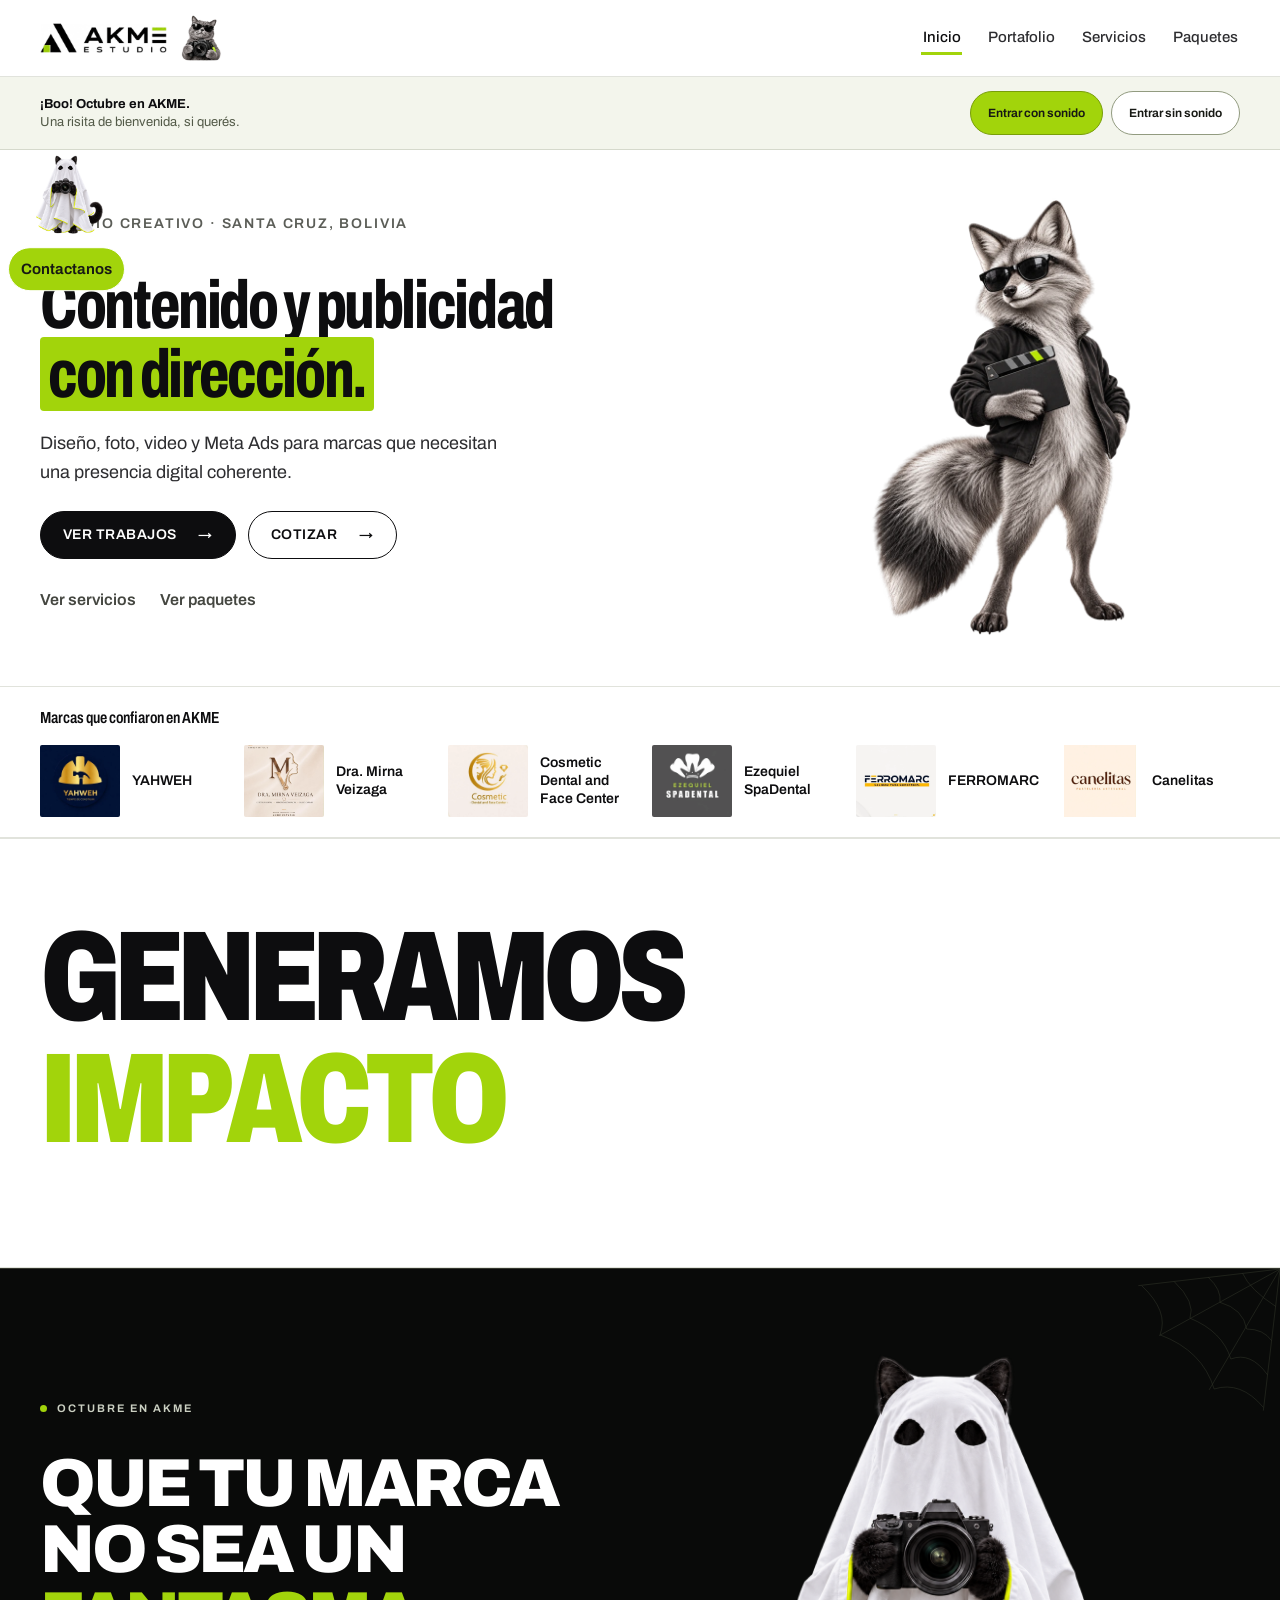
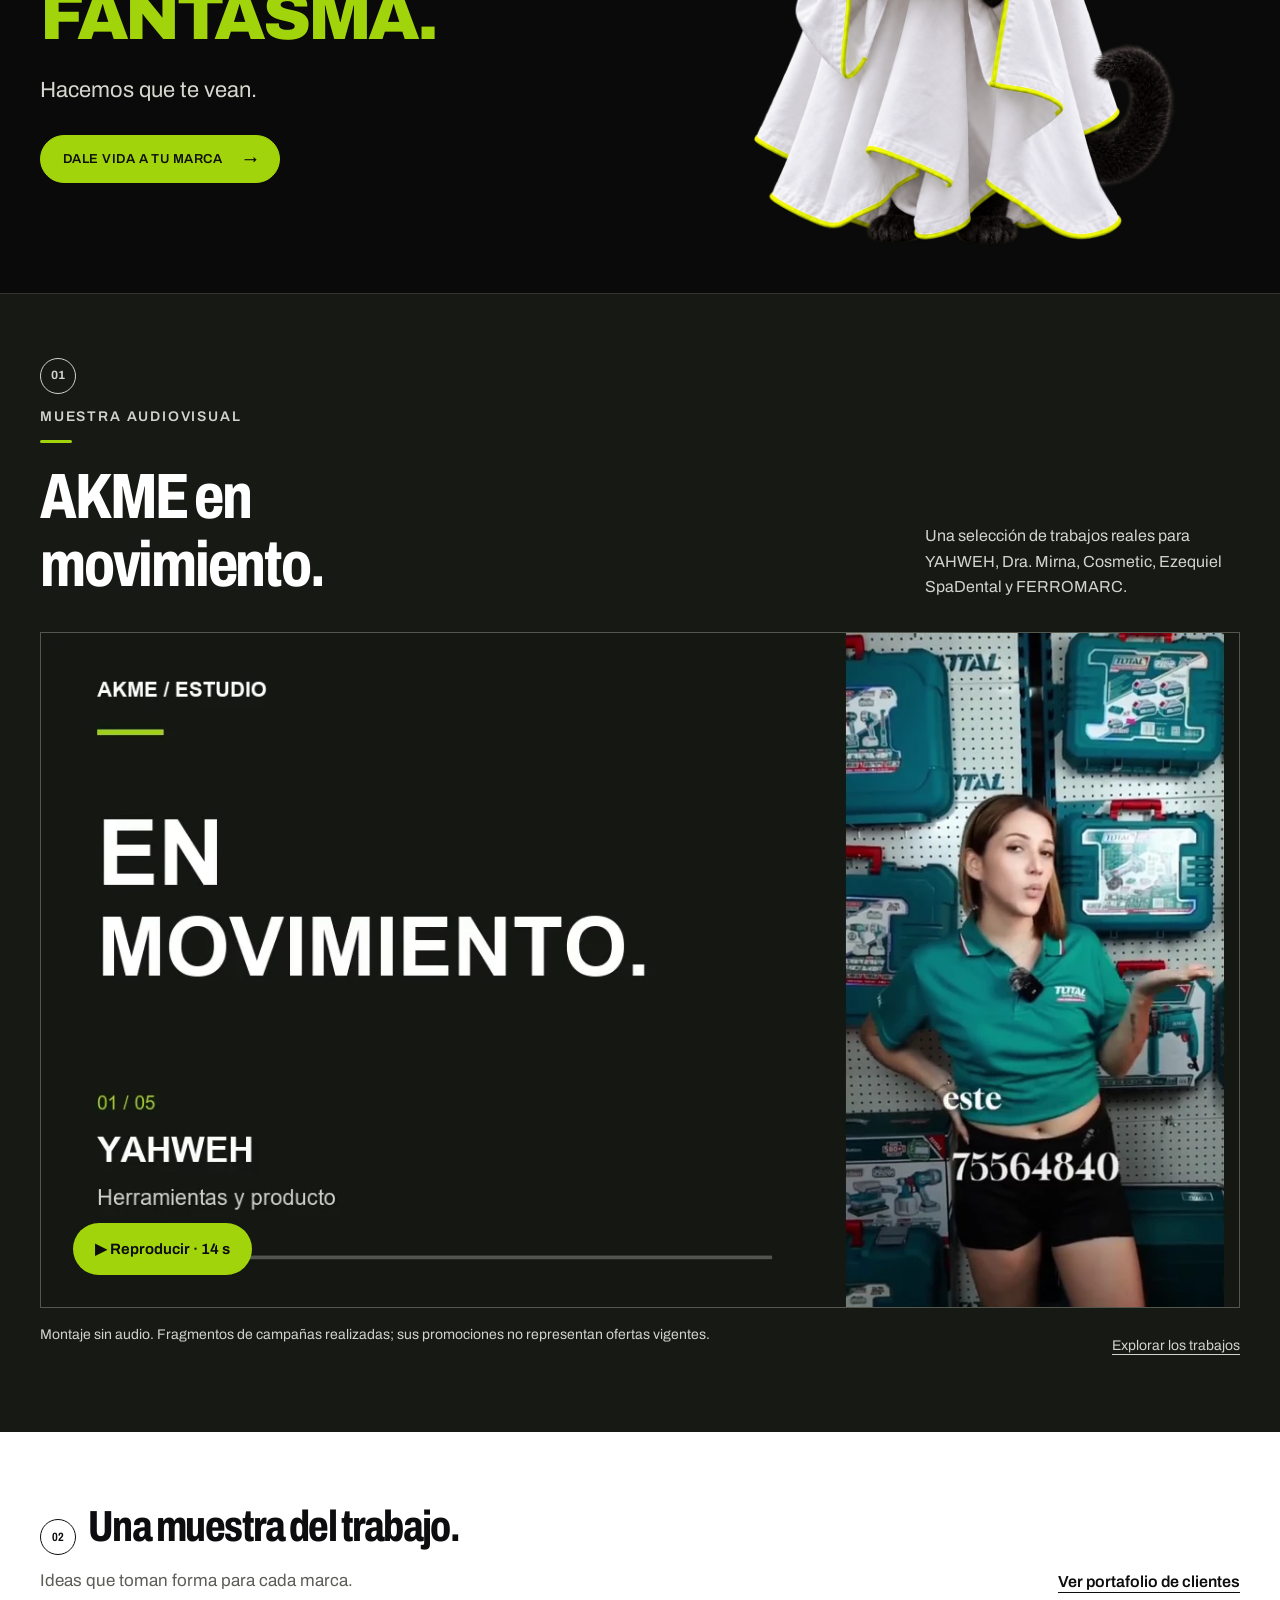
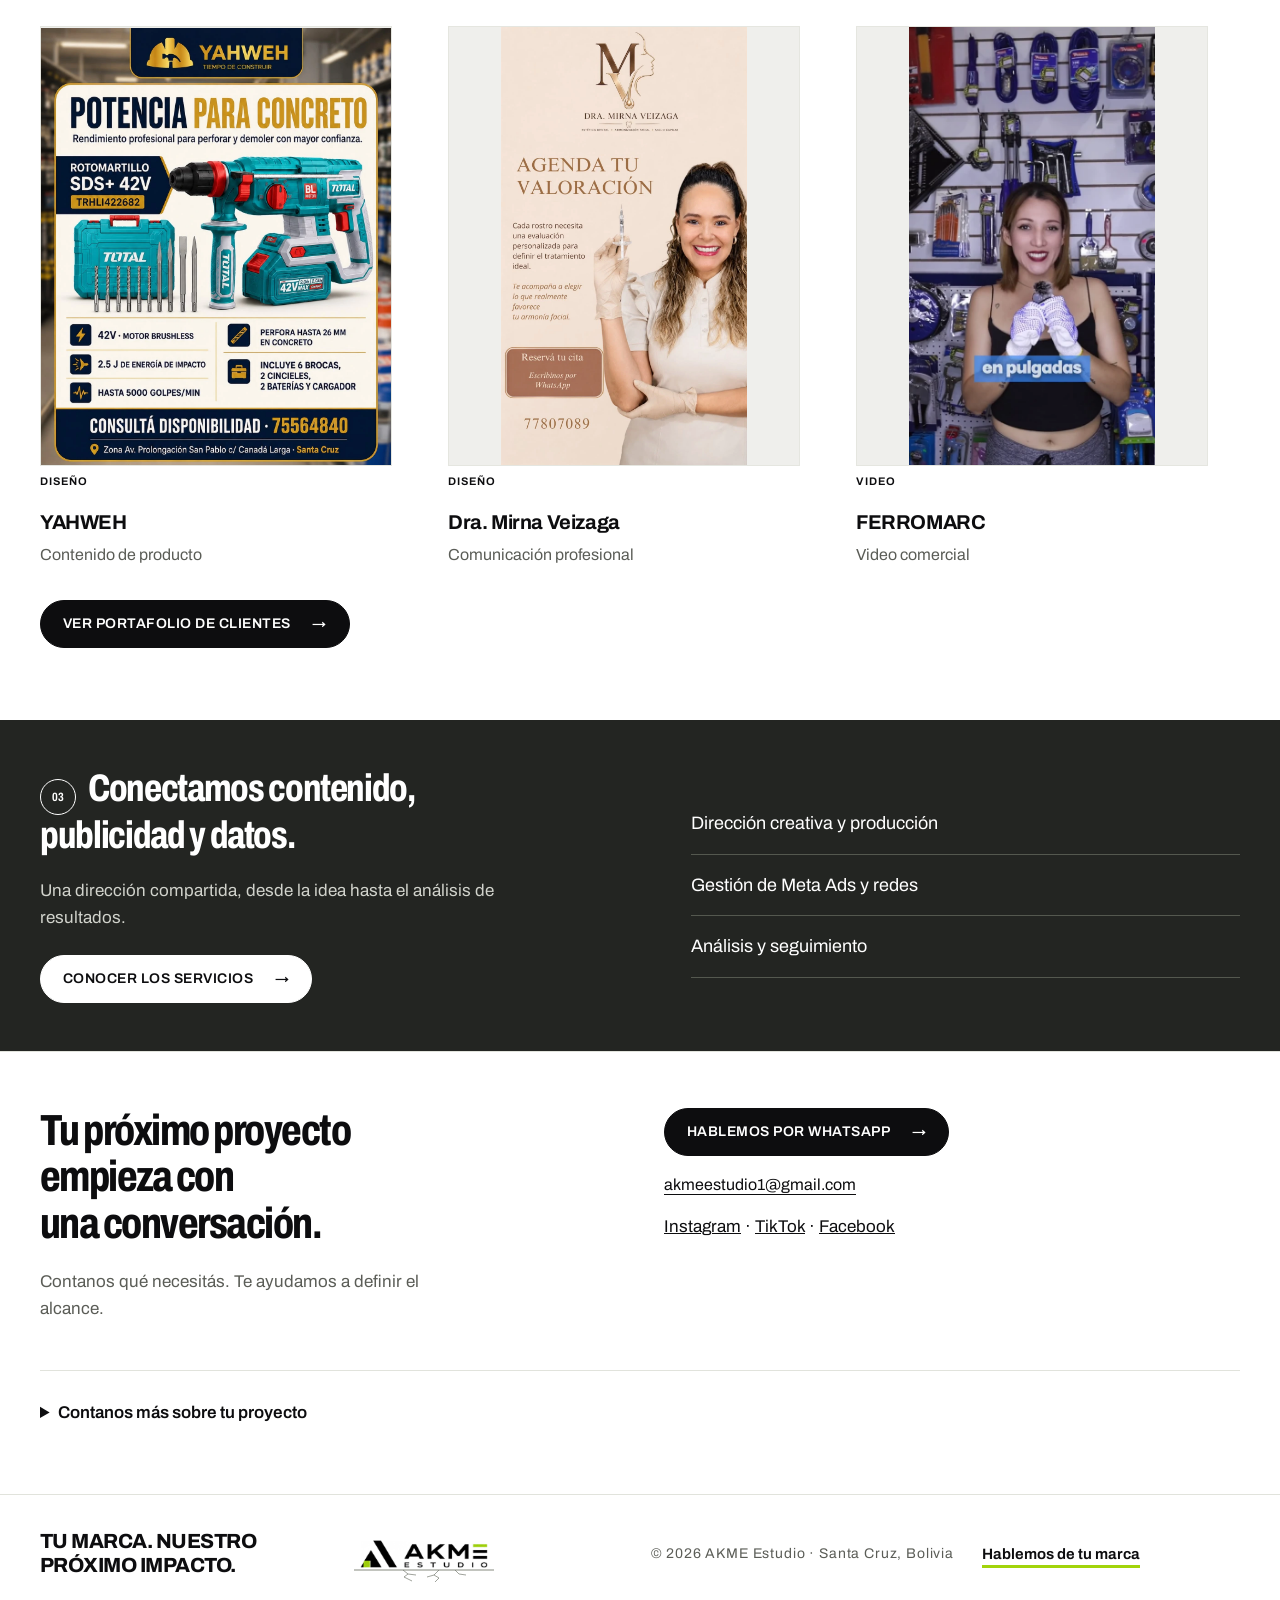
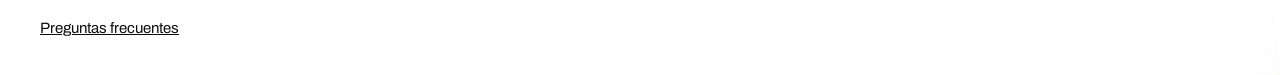
==== commit bad0f1f1: "Add reversible Halloween theme and optional welcome audio" ====
--- a/index.html
+++ b/index.html
@@ -1,4 +1,4 @@
-<!doctype html><html lang="es"><head><meta charset="utf-8"><meta name="viewport" content="width=device-width, initial-scale=1"><title>AKME Estudio · Contenido, publicidad y dirección</title><meta name="description" content="Diseño, foto, video y Meta Ads para marcas desde Santa Cruz, Bolivia."><meta name="theme-color" content="#ffffff"><meta property="og:title" content="AKME Estudio · Contenido, publicidad y dirección"><meta property="og:description" content="Diseño, foto, video y Meta Ads para marcas desde Santa Cruz, Bolivia."><meta property="og:type" content="website"><link rel="icon" href="assets/isotipo.png"><link rel="preconnect" href="https://fonts.googleapis.com"><link rel="preconnect" href="https://fonts.gstatic.com" crossorigin=""><link rel="stylesheet" href="https://fonts.googleapis.com/css2?family=Archivo:ital,wdth,wght@0,62..125,100..900;1,62..125,100..900&amp;family=Instrument+Serif:ital@1&amp;display=swap"><link rel="stylesheet" href="base.css"><link rel="stylesheet" href="editorial.css?v=20261002-desktop4"><link rel="stylesheet" href="mascotas.css?v=20261002-animals3"><link rel="stylesheet" href="revista.css?v=20261002-revista1"><noscript><style>.menu-btn{display:none}.menu-panel{display:block}.gallery-bottom button,.plan-select{display:none}</style></noscript><link rel="stylesheet" href="impacto.css?v=20261002-impact2"><link rel="stylesheet" href="canelitas.css?v=20261002-canelitas1"><link rel="stylesheet" href="identidad.css?v=20261003-context1"><link rel="stylesheet" href="camera.css?v=20261003-camera7"><link rel="stylesheet" href="produccion.css?v=20261002-production1"><link rel="stylesheet" href="context-interactions.css?v=20261004-motion2"><link rel="stylesheet" href="visual-interactions.css?v=20261004-six1"></head><body data-page="inicio" class=""><a class="skip" href="#contenido">Saltar al contenido</a><header class="top"><div class="wrap"><a class="brand" href="index.html" aria-label="AKME Estudio, inicio"><img src="assets/logo.png" alt="AKME Estudio" width="700" height="165"><img src="assets/akme-cat.webp" class="brand-mascot" width="48" height="48" alt=""></a><nav class="nav" aria-label="Navegación principal"><a class="link" href="index.html" aria-current="page">Inicio</a><a class="link" href="portafolio.html">Portafolio</a><a class="link" href="servicios.html">Servicios</a><a class="link" href="planes.html">Paquetes</a><span class="mobile-location" aria-hidden="true">Inicio</span><button class="menu-btn" id="menu-btn" type="button" aria-expanded="false" aria-controls="menu-panel" aria-label="Abrir menú"><svg class="bars" viewBox="0 0 24 24" aria-hidden="true"><path d="M4 7h16M4 12h16M4 17h16"></path></svg><svg class="x" viewBox="0 0 24 24" aria-hidden="true"><path d="M6 6l12 12M18 6L6 18"></path></svg></button></nav></div><div class="menu-panel" id="menu-panel"><ul><li><a href="index.html" aria-current="page">Inicio</a></li><li><a href="portafolio.html">Portafolio</a></li><li><a href="servicios.html">Servicios</a></li><li><a href="planes.html">Paquetes</a></li><li><a href="planes.html#cotizador">Cotizar</a></li><li><a href="servicios.html#faq">Preguntas frecuentes</a></li><li><a href="index.html#contacto">Contacto</a></li></ul></div></header><main id="contenido"><section class="hero character-home" aria-labelledby="hero-title"><div class="wrap"><div class="hero-copy"><p class="eyebrow">Estudio creativo · Santa Cruz, Bolivia</p><h1 id="hero-title">Contenido y publicidad <span class="hl">con dirección.</span></h1><p class="desc">Diseño, foto, video y Meta Ads para marcas que necesitan una presencia digital coherente.</p><div class="hero-cta"><a class="btn" href="portafolio.html">Ver trabajos</a><a class="btn ghost" href="planes.html#cotizador">Cotizar</a></div><nav class="hero-shortcuts" aria-label="Servicios y paquetes"><a href="servicios.html">Ver servicios</a><a href="planes.html#paquetes">Ver paquetes</a></nav></div><figure class="hero-figure"><img class="home-character" src="assets/zorro-inicio.webp" width="600" height="900" alt="" decoding="async"></figure></div></section><section class="brand-strip" id="marcas" aria-labelledby="marcas-title"><div class="wrap"><h2 id="marcas-title">Marcas que confiaron en AKME</h2><ul class="brand-logos"><li><a href="portafolio.html#proyecto-yahweh"><span class="brand-crop yahweh"><img src="assets/clientes/yahweh-marca.webp" alt="" loading="lazy"></span><span>YAHWEH</span><span class="sr">Ver trabajos de YAHWEH</span></a></li><li><a href="portafolio.html#proyecto-mirna"><span class="brand-crop mirna"><img src="assets/clientes/mirna-marca.webp" alt="" loading="lazy"></span><span>Dra. Mirna Veizaga</span><span class="sr">Ver trabajos de Dra. Mirna Veizaga</span></a></li><li><a href="portafolio.html#proyecto-cosmetic"><span class="brand-crop cosmetic"><img src="assets/clientes/cosmetic-marca.webp" alt="" loading="lazy"></span><span>Cosmetic Dental and Face Center</span><span class="sr">Ver trabajos de Cosmetic Dental and Face Center</span></a></li><li><a href="portafolio.html#proyecto-spadental"><span class="brand-crop spadental"><img src="assets/clientes/spadental-marca.webp" alt="" loading="lazy"></span><span>Ezequiel SpaDental</span><span class="sr">Ver trabajos de Ezequiel SpaDental</span></a></li><li><a href="portafolio.html#proyecto-ferromarc"><span class="brand-crop ferromarc"><img src="assets/clientes/ferromarc-marca.webp" alt="" loading="lazy"></span><span>FERROMARC</span><span class="sr">Ver trabajos de FERROMARC</span></a></li><li><a href="portafolio.html#proyecto-canelitas"><span class="brand-crop canelitas"><img src="assets/clientes/canelitas-logo.webp" alt="Canelitas, pastelería artesanal" width="800" height="800" loading="lazy"></span><span>Canelitas</span></a></li></ul></div></section><section class="impact-message" aria-labelledby="impact-message-title"><div class="wrap"><h2 id="impact-message-title" aria-label="Generamos impacto"><span>GENERAMOS</span><span class="impact-word">IMPACTO</span></h2></div></section><section class="showreel" aria-labelledby="showreel-title"><div class="wrap"><div class="showreel-heading"><div><p class="eyebrow"><span class="editorial-number" aria-hidden="true">01</span>Muestra audiovisual</p><h2 id="showreel-title">AKME en movimiento.</h2></div><p>Una selección de trabajos reales para YAHWEH, Dra. Mirna, Cosmetic, Ezequiel SpaDental y FERROMARC.</p></div><div class="reel-stage"><video id="akme-showreel" controls="" playsinline="" preload="none" poster="assets/akme-en-movimiento.webp" tabindex="0" aria-label="Montaje de trabajos de AKME, 14 segundos, sin audio"><source src="assets/akme-en-movimiento.mp4" type="video/mp4">Tu navegador no admite video. <a href="assets/akme-en-movimiento.mp4">Ver el montaje</a>.</video><button class="reel-play" type="button" data-reel-play="" aria-controls="akme-showreel" hidden="">▶ Reproducir · 14 s</button></div><div class="reel-note"><p>Montaje sin audio. Fragmentos de campañas realizadas; sus promociones no representan ofertas vigentes.</p><a href="portafolio.html">Explorar los trabajos</a></div></div></section><section class="section" aria-labelledby="highlights-title"><div class="wrap"><div class="section-topline"><div><h2 id="highlights-title"><span class="editorial-number" aria-hidden="true">02</span>Una muestra del trabajo.</h2><p>Ideas que toman forma para cada marca.</p></div><a class="text-link" href="portafolio.html">Ver portafolio de clientes</a></div><div class="highlights"><a class="highlight" href="portafolio.html#proyecto-yahweh"><figure><span class="highlight-media"><img src="assets/clientes/yahweh-rotomartillo.webp" width="720" height="900" loading="lazy" decoding="async" alt="YAHWEH: Contenido de producto"></span><figcaption><span class="sample-kind">Diseño</span><h3>YAHWEH</h3><p>Contenido de producto</p></figcaption></figure></a><a class="highlight" href="portafolio.html#proyecto-mirna"><figure><span class="highlight-media"><img src="assets/clientes/mirna-valoracion.webp" width="720" height="900" loading="lazy" decoding="async" alt="Dra. Mirna Veizaga: Comunicación profesional"></span><figcaption><span class="sample-kind">Diseño</span><h3>Dra. Mirna Veizaga</h3><p>Comunicación profesional</p></figcaption></figure></a><a class="highlight" href="portafolio.html#proyecto-ferromarc"><figure><span class="highlight-media"><img src="assets/clientes/ferromarc-pegasus-cover.webp" width="720" height="900" loading="lazy" decoding="async" alt="FERROMARC: Video comercial"><span class="video-mark">▶ Video</span></span><figcaption><span class="sample-kind">Video</span><h3>FERROMARC</h3><p>Video comercial</p></figcaption></figure></a></div><p class="portfolio-discovery"><a class="btn" href="portafolio.html">Ver portafolio de clientes</a></p></div></section><section class="service-summary" aria-labelledby="summary-title"><div class="wrap"><div><h2 id="summary-title"><span class="editorial-number" aria-hidden="true">03</span>Conectamos contenido, publicidad y datos.</h2><p>Una dirección compartida, desde la idea hasta el análisis de resultados.</p><a class="btn" href="servicios.html">Conocer los servicios</a></div><ul><li>Dirección creativa y producción</li><li>Gestión de Meta Ads y redes</li><li>Análisis y seguimiento</li></ul></div></section><section class="contact-compact" id="contacto" aria-labelledby="contacto-title"><div class="wrap"><div><h2 id="contacto-title">Tu próximo proyecto empieza con una conversación.</h2><p>Contanos qué necesitás. Te ayudamos a definir el alcance.</p></div><div class="contact-links"><a class="btn" href="https://wa.me/59157385254" data-wa="Hola AKME, quiero conversar sobre mi marca.">Hablemos por WhatsApp</a><a id="mail" href="mailto:akmeestudio1@gmail.com">akmeestudio1@gmail.com</a><div class="social-links"><a href="https://www.instagram.com/akmestudio.bo/" target="_blank" rel="noopener">Instagram</a> · <a href="https://www.tiktok.com/@akme.estudio" target="_blank" rel="noopener">TikTok</a> · <a href="https://www.facebook.com/profile.php?id=61591833067122" target="_blank" rel="noopener">Facebook</a></div></div><details class="brief-disclosure"><summary>Contanos más sobre tu proyecto</summary><form class="brief reveal" id="brief" novalidate="">
+<!doctype html><html lang="es"><head><meta charset="utf-8"><meta name="viewport" content="width=device-width, initial-scale=1"><title>AKME Estudio · Contenido, publicidad y dirección</title><meta name="description" content="Diseño, foto, video y Meta Ads para marcas desde Santa Cruz, Bolivia."><meta name="theme-color" content="#ffffff"><meta property="og:title" content="AKME Estudio · Contenido, publicidad y dirección"><meta property="og:description" content="Diseño, foto, video y Meta Ads para marcas desde Santa Cruz, Bolivia."><meta property="og:type" content="website"><link rel="icon" href="assets/isotipo.png"><link rel="preconnect" href="https://fonts.googleapis.com"><link rel="preconnect" href="https://fonts.gstatic.com" crossorigin=""><link rel="stylesheet" href="https://fonts.googleapis.com/css2?family=Archivo:ital,wdth,wght@0,62..125,100..900;1,62..125,100..900&amp;family=Instrument+Serif:ital@1&amp;display=swap"><link rel="stylesheet" href="base.css"><link rel="stylesheet" href="editorial.css?v=20261002-desktop4"><link rel="stylesheet" href="mascotas.css?v=20261002-animals3"><link rel="stylesheet" href="revista.css?v=20261002-revista1"><noscript><style>.menu-btn{display:none}.menu-panel{display:block}.gallery-bottom button,.plan-select{display:none}</style></noscript><link rel="stylesheet" href="impacto.css?v=20261002-impact2"><link rel="stylesheet" href="canelitas.css?v=20261002-canelitas1"><link rel="stylesheet" href="identidad.css?v=20261003-context1"><link rel="stylesheet" href="camera.css?v=20261003-camera7"><link rel="stylesheet" href="produccion.css?v=20261002-production1"><link rel="stylesheet" href="context-interactions.css?v=20261004-motion2"><link rel="stylesheet" href="visual-interactions.css?v=20261004-six1"><link rel="stylesheet" href="halloween.css?v=20261004-season1"></head><body data-page="inicio" class=""><a class="skip" href="#contenido">Saltar al contenido</a><header class="top"><div class="wrap"><a class="brand" href="index.html" aria-label="AKME Estudio, inicio"><img src="assets/logo.png" alt="AKME Estudio" width="700" height="165"><img src="assets/akme-cat.webp" class="brand-mascot" width="48" height="48" alt=""></a><nav class="nav" aria-label="Navegación principal"><a class="link" href="index.html" aria-current="page">Inicio</a><a class="link" href="portafolio.html">Portafolio</a><a class="link" href="servicios.html">Servicios</a><a class="link" href="planes.html">Paquetes</a><span class="mobile-location" aria-hidden="true">Inicio</span><button class="menu-btn" id="menu-btn" type="button" aria-expanded="false" aria-controls="menu-panel" aria-label="Abrir menú"><svg class="bars" viewBox="0 0 24 24" aria-hidden="true"><path d="M4 7h16M4 12h16M4 17h16"></path></svg><svg class="x" viewBox="0 0 24 24" aria-hidden="true"><path d="M6 6l12 12M18 6L6 18"></path></svg></button></nav></div><div class="menu-panel" id="menu-panel"><ul><li><a href="index.html" aria-current="page">Inicio</a></li><li><a href="portafolio.html">Portafolio</a></li><li><a href="servicios.html">Servicios</a></li><li><a href="planes.html">Paquetes</a></li><li><a href="planes.html#cotizador">Cotizar</a></li><li><a href="servicios.html#faq">Preguntas frecuentes</a></li><li><a href="index.html#contacto">Contacto</a></li></ul></div></header><main id="contenido"><section class="hero character-home" aria-labelledby="hero-title"><div class="wrap"><div class="hero-copy"><p class="eyebrow">Estudio creativo · Santa Cruz, Bolivia</p><h1 id="hero-title">Contenido y publicidad <span class="hl">con dirección.</span></h1><p class="desc">Diseño, foto, video y Meta Ads para marcas que necesitan una presencia digital coherente.</p><div class="hero-cta"><a class="btn" href="portafolio.html">Ver trabajos</a><a class="btn ghost" href="planes.html#cotizador">Cotizar</a></div><nav class="hero-shortcuts" aria-label="Servicios y paquetes"><a href="servicios.html">Ver servicios</a><a href="planes.html#paquetes">Ver paquetes</a></nav></div><figure class="hero-figure"><img class="home-character" src="assets/zorro-inicio.webp" width="600" height="900" alt="" decoding="async"></figure></div></section><section class="brand-strip" id="marcas" aria-labelledby="marcas-title"><div class="wrap"><h2 id="marcas-title">Marcas que confiaron en AKME</h2><ul class="brand-logos"><li><a href="portafolio.html#proyecto-yahweh"><span class="brand-crop yahweh"><img src="assets/clientes/yahweh-marca.webp" alt="" loading="lazy"></span><span>YAHWEH</span><span class="sr">Ver trabajos de YAHWEH</span></a></li><li><a href="portafolio.html#proyecto-mirna"><span class="brand-crop mirna"><img src="assets/clientes/mirna-marca.webp" alt="" loading="lazy"></span><span>Dra. Mirna Veizaga</span><span class="sr">Ver trabajos de Dra. Mirna Veizaga</span></a></li><li><a href="portafolio.html#proyecto-cosmetic"><span class="brand-crop cosmetic"><img src="assets/clientes/cosmetic-marca.webp" alt="" loading="lazy"></span><span>Cosmetic Dental and Face Center</span><span class="sr">Ver trabajos de Cosmetic Dental and Face Center</span></a></li><li><a href="portafolio.html#proyecto-spadental"><span class="brand-crop spadental"><img src="assets/clientes/spadental-marca.webp" alt="" loading="lazy"></span><span>Ezequiel SpaDental</span><span class="sr">Ver trabajos de Ezequiel SpaDental</span></a></li><li><a href="portafolio.html#proyecto-ferromarc"><span class="brand-crop ferromarc"><img src="assets/clientes/ferromarc-marca.webp" alt="" loading="lazy"></span><span>FERROMARC</span><span class="sr">Ver trabajos de FERROMARC</span></a></li><li><a href="portafolio.html#proyecto-canelitas"><span class="brand-crop canelitas"><img src="assets/clientes/canelitas-logo.webp" alt="Canelitas, pastelería artesanal" width="800" height="800" loading="lazy"></span><span>Canelitas</span></a></li></ul></div></section><section class="impact-message" aria-labelledby="impact-message-title"><div class="wrap"><h2 id="impact-message-title" aria-label="Generamos impacto"><span>GENERAMOS</span><span class="impact-word">IMPACTO</span></h2></div></section><section class="showreel" aria-labelledby="showreel-title"><div class="wrap"><div class="showreel-heading"><div><p class="eyebrow"><span class="editorial-number" aria-hidden="true">01</span>Muestra audiovisual</p><h2 id="showreel-title">AKME en movimiento.</h2></div><p>Una selección de trabajos reales para YAHWEH, Dra. Mirna, Cosmetic, Ezequiel SpaDental y FERROMARC.</p></div><div class="reel-stage"><video id="akme-showreel" controls="" playsinline="" preload="none" poster="assets/akme-en-movimiento.webp" tabindex="0" aria-label="Montaje de trabajos de AKME, 14 segundos, sin audio"><source src="assets/akme-en-movimiento.mp4" type="video/mp4">Tu navegador no admite video. <a href="assets/akme-en-movimiento.mp4">Ver el montaje</a>.</video><button class="reel-play" type="button" data-reel-play="" aria-controls="akme-showreel" hidden="">▶ Reproducir · 14 s</button></div><div class="reel-note"><p>Montaje sin audio. Fragmentos de campañas realizadas; sus promociones no representan ofertas vigentes.</p><a href="portafolio.html">Explorar los trabajos</a></div></div></section><section class="section" aria-labelledby="highlights-title"><div class="wrap"><div class="section-topline"><div><h2 id="highlights-title"><span class="editorial-number" aria-hidden="true">02</span>Una muestra del trabajo.</h2><p>Ideas que toman forma para cada marca.</p></div><a class="text-link" href="portafolio.html">Ver portafolio de clientes</a></div><div class="highlights"><a class="highlight" href="portafolio.html#proyecto-yahweh"><figure><span class="highlight-media"><img src="assets/clientes/yahweh-rotomartillo.webp" width="720" height="900" loading="lazy" decoding="async" alt="YAHWEH: Contenido de producto"></span><figcaption><span class="sample-kind">Diseño</span><h3>YAHWEH</h3><p>Contenido de producto</p></figcaption></figure></a><a class="highlight" href="portafolio.html#proyecto-mirna"><figure><span class="highlight-media"><img src="assets/clientes/mirna-valoracion.webp" width="720" height="900" loading="lazy" decoding="async" alt="Dra. Mirna Veizaga: Comunicación profesional"></span><figcaption><span class="sample-kind">Diseño</span><h3>Dra. Mirna Veizaga</h3><p>Comunicación profesional</p></figcaption></figure></a><a class="highlight" href="portafolio.html#proyecto-ferromarc"><figure><span class="highlight-media"><img src="assets/clientes/ferromarc-pegasus-cover.webp" width="720" height="900" loading="lazy" decoding="async" alt="FERROMARC: Video comercial"><span class="video-mark">▶ Video</span></span><figcaption><span class="sample-kind">Video</span><h3>FERROMARC</h3><p>Video comercial</p></figcaption></figure></a></div><p class="portfolio-discovery"><a class="btn" href="portafolio.html">Ver portafolio de clientes</a></p></div></section><section class="service-summary" aria-labelledby="summary-title"><div class="wrap"><div><h2 id="summary-title"><span class="editorial-number" aria-hidden="true">03</span>Conectamos contenido, publicidad y datos.</h2><p>Una dirección compartida, desde la idea hasta el análisis de resultados.</p><a class="btn" href="servicios.html">Conocer los servicios</a></div><ul><li>Dirección creativa y producción</li><li>Gestión de Meta Ads y redes</li><li>Análisis y seguimiento</li></ul></div></section><section class="contact-compact" id="contacto" aria-labelledby="contacto-title"><div class="wrap"><div><h2 id="contacto-title">Tu próximo proyecto empieza con una conversación.</h2><p>Contanos qué necesitás. Te ayudamos a definir el alcance.</p></div><div class="contact-links"><a class="btn" href="https://wa.me/59157385254" data-wa="Hola AKME, quiero conversar sobre mi marca.">Hablemos por WhatsApp</a><a id="mail" href="mailto:akmeestudio1@gmail.com">akmeestudio1@gmail.com</a><div class="social-links"><a href="https://www.instagram.com/akmestudio.bo/" target="_blank" rel="noopener">Instagram</a> · <a href="https://www.tiktok.com/@akme.estudio" target="_blank" rel="noopener">TikTok</a> · <a href="https://www.facebook.com/profile.php?id=61591833067122" target="_blank" rel="noopener">Facebook</a></div></div><details class="brief-disclosure"><summary>Contanos más sobre tu proyecto</summary><form class="brief reveal" id="brief" novalidate="">
           <h3>¿Preferís contarnos más antes?<span>Completá estos datos y armamos el mensaje por vos.</span></h3>
           <div class="field"><label for="f-nombre">Tu nombre</label><input id="f-nombre" name="nombre" autocomplete="name" required="" aria-describedby="f-err"></div>
           <div class="field"><label for="f-marca">Marca o negocio</label><input id="f-marca" name="marca" autocomplete="organization"></div>
@@ -31,4 +31,4 @@
             </button>
             <p class="hint">Se abrirá WhatsApp con tu mensaje ya escrito. No se envía nada hasta que vos toques enviar.</p>
           </div>
-        </form></details></div></section></main><footer class="foot"><div class="wrap"><div class="impact-closing"><p class="impact-phrase">TU MARCA. NUESTRO PRÓXIMO IMPACTO.</p><div class="impact-unit"><a href="index.html" aria-label="Inicio AKME" class="impact-logo" title="Ver impacto e ir al inicio"><img src="assets/logo.png" alt="AKME Estudio" width="700" height="165" loading="lazy"><svg class="impact-ground" viewBox="0 0 140 16" aria-hidden="true" focusable="false"><path class="impact-floor" d="M0 3H140"></path><path class="impact-cracks" d="M49 3l5 4-4 3 8 4M54 7l8 1M85 3l-5 5 5 3-4 4M80 8l-7 2M101 3l4 4 7 1"></path><path class="impact-spark" d="M11 0L5-5M26-1L24-7M117-1L119-7M130 0L137-5"></path></svg></a></div></div><small>© 2026 AKME Estudio · Santa Cruz, Bolivia</small><a href="index.html#contacto" class="footer-contact">Hablemos de tu marca</a><a href="servicios.html#faq">Preguntas frecuentes</a></div></footer><script src="site.js" defer=""></script><a class="quote-mascot" href="https://wa.me/59157385254" aria-label="Contactanos por WhatsApp" data-wa="Hola AKME, quiero conversar sobre mi marca." target="_blank" rel="noopener"><i class="camera-cue" aria-hidden="true" hidden>Sonríe</i><i class="camera-figure" aria-hidden="true"><img src="assets/akme-cat.webp" width="96" height="96" alt=""><i class="camera-glint"></i></i><span>Contactanos</span></a><script src="mascotas.js?v=20261003-camera7" defer=""></script><script src="revista.js?v=20261003-context1" defer=""></script><script src="impacto.js?v=20261004-motion2" defer=""></script><script src="camera.js?v=20261003-camera6" defer=""></script><script src="media-ready.js?v=20261002-production1" defer=""></script><script src="context-interactions.js?v=20261004-motion2" defer></script><script src="visual-interactions.js?v=20261004-six1" defer></script></body></html>+        </form></details></div></section></main><footer class="foot"><div class="wrap"><div class="impact-closing"><p class="impact-phrase">TU MARCA. NUESTRO PRÓXIMO IMPACTO.</p><div class="impact-unit"><a href="index.html" aria-label="Inicio AKME" class="impact-logo" title="Ver impacto e ir al inicio"><img src="assets/logo.png" alt="AKME Estudio" width="700" height="165" loading="lazy"><svg class="impact-ground" viewBox="0 0 140 16" aria-hidden="true" focusable="false"><path class="impact-floor" d="M0 3H140"></path><path class="impact-cracks" d="M49 3l5 4-4 3 8 4M54 7l8 1M85 3l-5 5 5 3-4 4M80 8l-7 2M101 3l4 4 7 1"></path><path class="impact-spark" d="M11 0L5-5M26-1L24-7M117-1L119-7M130 0L137-5"></path></svg></a></div></div><small>© 2026 AKME Estudio · Santa Cruz, Bolivia</small><a href="index.html#contacto" class="footer-contact">Hablemos de tu marca</a><a href="servicios.html#faq">Preguntas frecuentes</a></div></footer><script src="seasonal-config.js?v=20261004-season1" defer></script><script src="halloween.js?v=20261004-season1" defer></script><script src="halloween-audio.js?v=20261004-season1" defer></script><script src="site.js" defer=""></script><a class="quote-mascot" href="https://wa.me/59157385254" aria-label="Contactanos por WhatsApp" data-wa="Hola AKME, quiero conversar sobre mi marca." target="_blank" rel="noopener"><i class="camera-cue" aria-hidden="true" hidden>Sonríe</i><i class="camera-figure" aria-hidden="true"><img src="assets/akme-cat.webp" width="96" height="96" alt=""><i class="camera-glint"></i></i><span>Contactanos</span></a><script src="mascotas.js?v=20261003-camera7" defer=""></script><script src="revista.js?v=20261003-context1" defer=""></script><script src="impacto.js?v=20261004-motion2" defer=""></script><script src="camera.js?v=20261003-camera6" defer=""></script><script src="media-ready.js?v=20261002-production1" defer=""></script><script src="context-interactions.js?v=20261004-motion2" defer></script><script src="visual-interactions.js?v=20261004-six1" defer></script></body></html>
--- a/halloween.css
+++ b/halloween.css
@@ -0,0 +1,12 @@
+.halloween-special{position:relative;background:#090a09;color:#fff;overflow:hidden;border-block:1px solid #34362e;margin:0;padding:58px 0 36px}
+.halloween-grid{display:grid;grid-template-columns:1.15fr 1fr;align-items:center;gap:40px;min-height:530px}
+.halloween-copy{position:relative;z-index:1}.october-label{display:flex;align-items:center;gap:10px;font-size:11px;font-weight:650;letter-spacing:.18em;margin:0 0 32px;color:#cbd0c2}.october-label span{width:7px;height:7px;background:var(--lime);border-radius:50%}
+.halloween-special h2{font-family:Archivo,sans-serif;font-stretch:100%;font-variation-settings:"wdth" 100;font-size:clamp(48px,5.3vw,78px);font-weight:850;letter-spacing:-.05em;line-height:.98;margin:0}.halloween-special h2 em{font:inherit;color:var(--lime)}.halloween-subtitle{font-size:22px;line-height:1.3;color:#d6d8cf;margin:27px 0 30px}.halloween-special .halloween-cta{background:var(--lime);color:#10120b;border-color:var(--lime);font-size:13px;padding:15px 22px}
+.halloween-art{width:100%;height:530px;position:relative;overflow:hidden}.halloween-art img{position:absolute;left:45%;top:50%;transform:translate(-50%,-50%);display:block;width:128%;height:128%;object-fit:contain;max-width:none;max-height:none}
+.seasonal-web{position:absolute;top:0;right:0;transform:scaleX(-1);width:150px;height:150px;opacity:.28;pointer-events:none;user-select:none}.seasonal-web svg{display:block;width:100%;height:100%;fill:none;stroke:#8d9974;stroke-width:.7}.seasonal-corner,.seasonal-footer{position:relative}.seasonal-corner>.seasonal-web{width:95px;height:95px;opacity:.2}.seasonal-footer>.seasonal-web{top:auto;right:0;bottom:0;transform:rotate(180deg);width:65px;height:65px;opacity:.15}
+.quote-mascot.seasonal-pet .camera-figure{width:88px;height:108px}.quote-mascot.seasonal-pet .camera-figure img{object-fit:contain}.quote-mascot.seasonal-pet .camera-glint{left:49%;top:46%}.quote-mascot.seasonal-pet .camera-cue{font-size:12px;line-height:12px;padding:2px 4px}
+.akme-halloween .visual-curtain:after{content:'';position:absolute;left:-11px;top:30%;width:36px;height:42px;background:center/contain no-repeat url("data:image/svg+xml,%3Csvg xmlns='http://www.w3.org/2000/svg' viewBox='0 0 36 42'%3E%3Cpath d='M5 37V17a13 13 0 0 1 26 0v20l-6-4-7 5-7-5Z' fill='%23fff' stroke='%23a2d40b' stroke-width='1.5'/%3E%3Cellipse cx='13' cy='19' rx='2' ry='3' fill='%23171914'/%3E%3Cellipse cx='23' cy='19' rx='2' ry='3' fill='%23171914'/%3E%3C/svg%3E");pointer-events:none}
+@media(max-width:760px){.halloween-special{padding:34px 0 24px}.halloween-grid{grid-template-columns:1fr;gap:16px;min-height:0}.halloween-special h2{font-size:clamp(40px,12.3vw,48px);line-height:.99;letter-spacing:-.045em}.october-label{font-size:9px;margin-bottom:24px}.halloween-subtitle{font-size:18px;margin:20px 0 22px}.halloween-special .halloween-cta{font-size:12px;padding:12px 17px}.halloween-art{width:90%;height:330px;justify-self:center}.halloween-special>.seasonal-web{width:105px;height:105px}.seasonal-corner>.seasonal-web{width:65px;height:65px}.quote-mascot.seasonal-pet .camera-figure{width:64px;height:80px}}
+@media(prefers-reduced-motion:reduce){.akme-halloween .visual-curtain:after{display:none}}
+.halloween-welcome{background:#f3f5ec;border-bottom:1px solid #d5d9cc;padding:14px 0}.halloween-welcome>.wrap{display:flex;align-items:center;justify-content:space-between;gap:12px 24px;flex-wrap:wrap}.halloween-welcome p{margin:0;font-size:13px;line-height:1.4}.halloween-welcome p span{display:block;color:#535a48}.halloween-sound-actions{display:flex;gap:8px;flex-wrap:wrap}.halloween-sound-actions button,.halloween-sound-control{min-height:44px;border:1px solid #929b80;border-radius:24px;padding:10px 17px;background:#fff;color:#171914;font:650 12px/1.25 Archivo,sans-serif;cursor:pointer}.halloween-sound-actions .sound-yes{background:var(--lime);border-color:#789e08}.halloween-sound-control{position:fixed;left:max(12px,env(safe-area-inset-left));bottom:max(12px,env(safe-area-inset-bottom));z-index:16;box-shadow:0 3px 12px #17191420}.halloween-sound-actions button:focus-visible,.halloween-sound-control:focus-visible{outline:3px solid #789e08;outline-offset:3px}.halloween-welcome .sound-status:empty{display:none}.halloween-welcome .sound-status{flex-basis:100%;color:#535a48}.halloween-welcome[hidden],.halloween-sound-control[hidden]{display:none}
+@media(max-width:760px){.halloween-welcome>.wrap{gap:10px}.halloween-sound-actions button{padding-inline:13px}.halloween-welcome p{font-size:12px}}
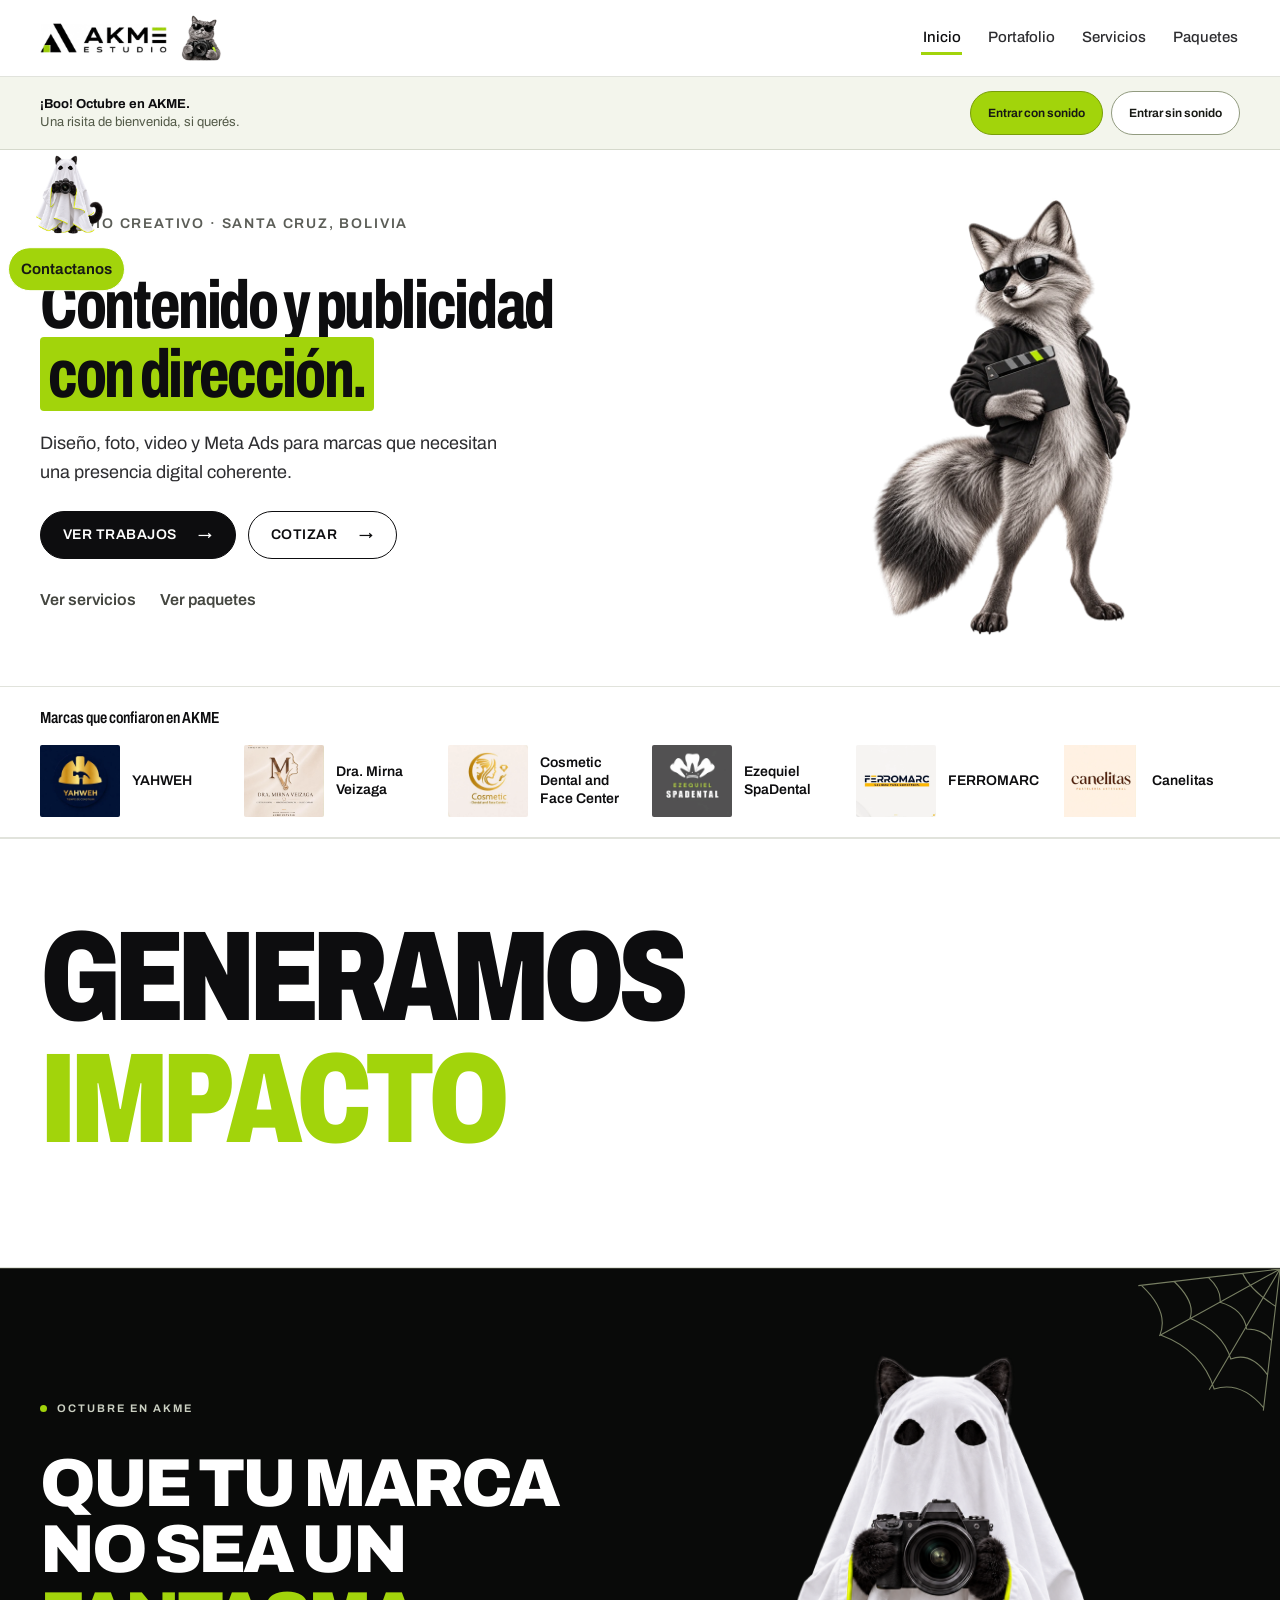
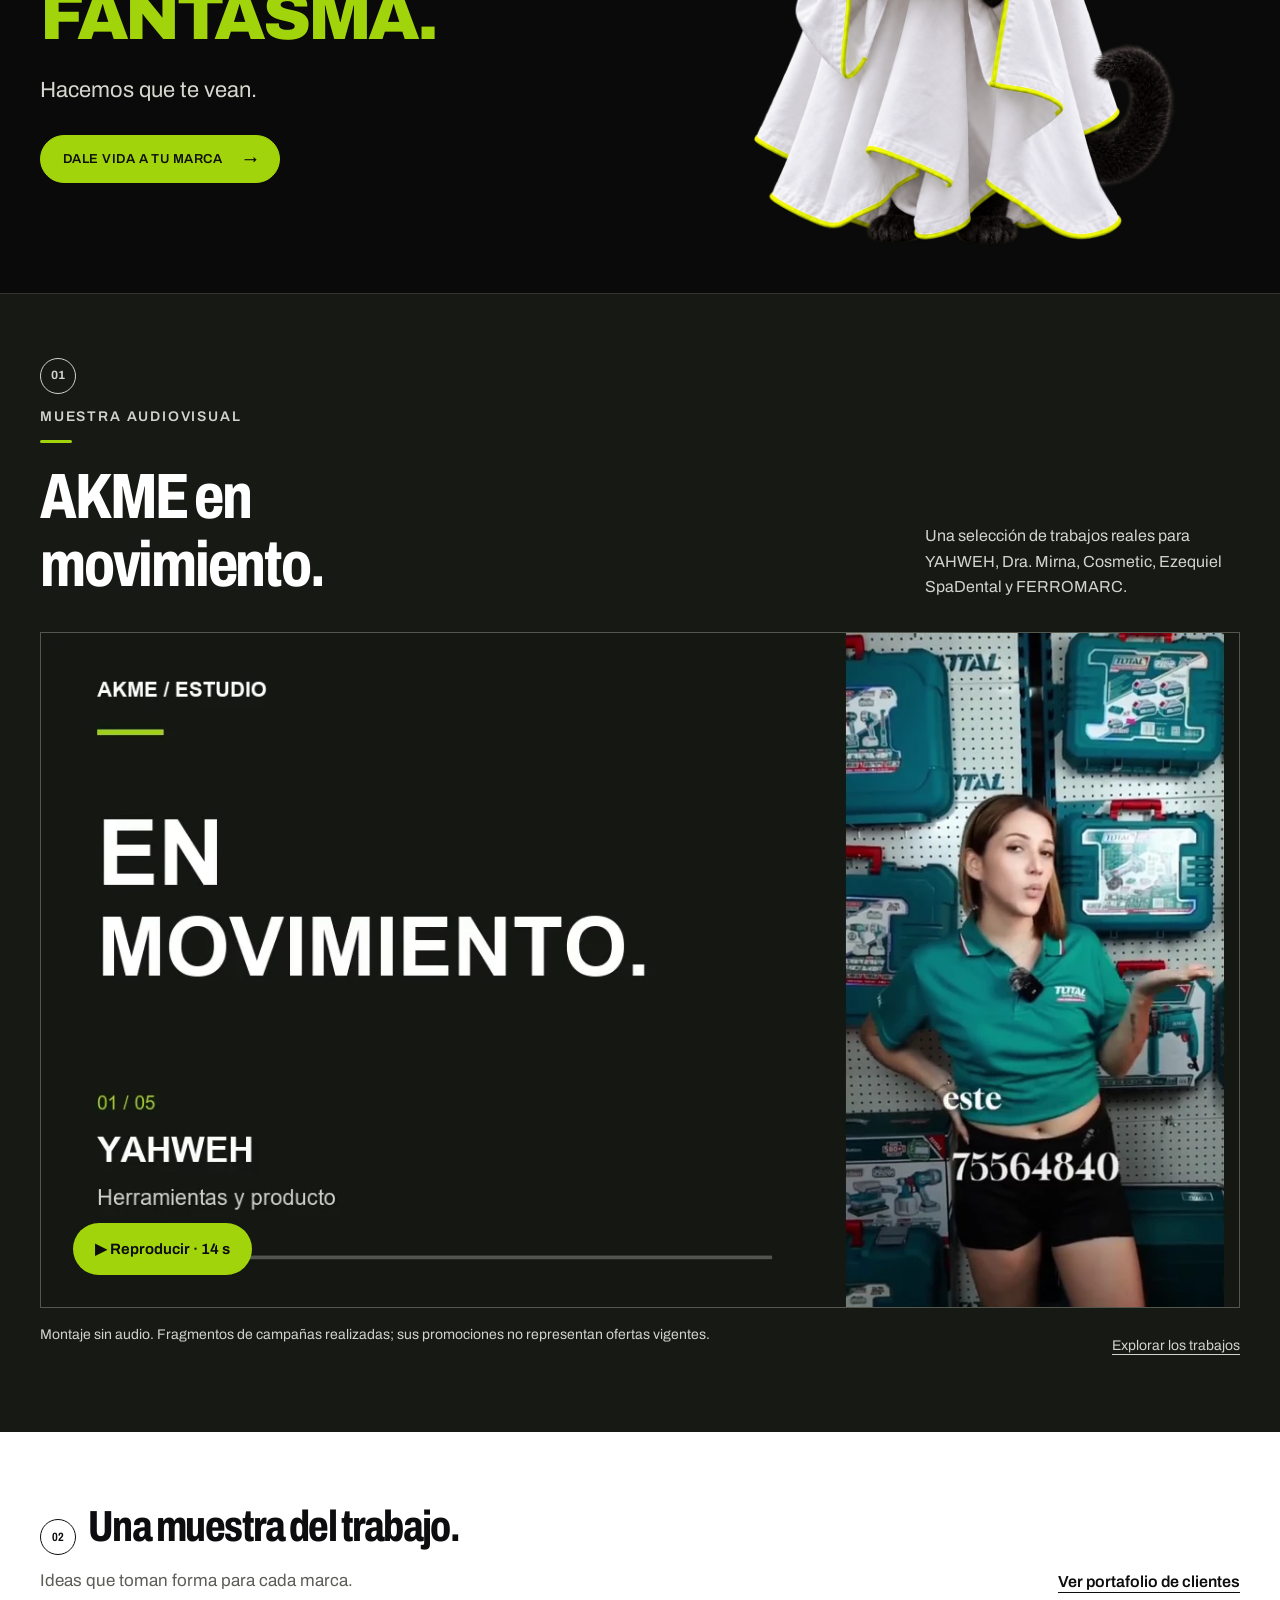
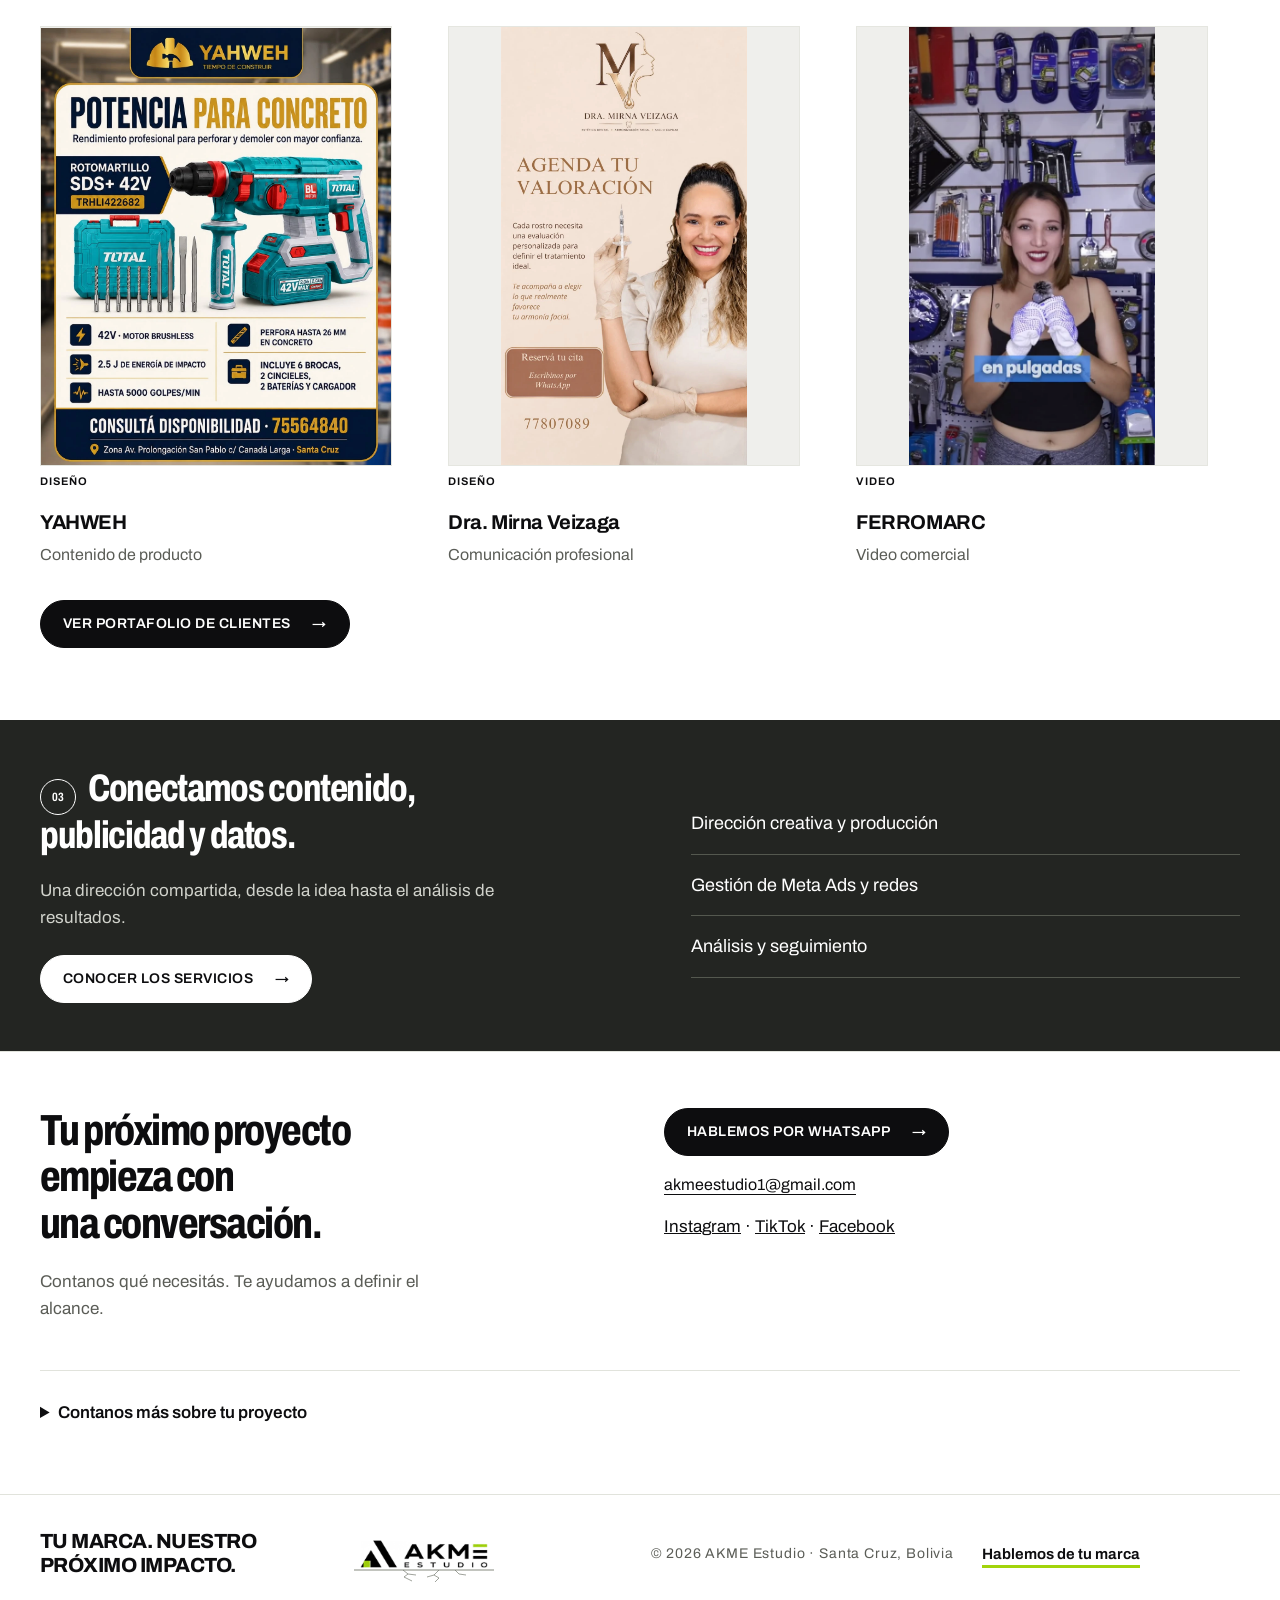
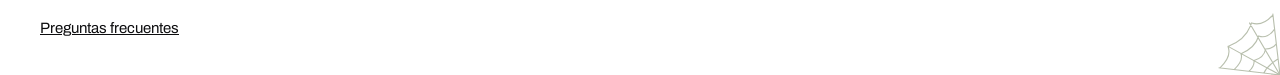
==== commit ea94c6a7: "Improve subtle Halloween web visibility" ====
--- a/index.html
+++ b/index.html
@@ -1,4 +1,4 @@
-<!doctype html><html lang="es"><head><meta charset="utf-8"><meta name="viewport" content="width=device-width, initial-scale=1"><title>AKME Estudio · Contenido, publicidad y dirección</title><meta name="description" content="Diseño, foto, video y Meta Ads para marcas desde Santa Cruz, Bolivia."><meta name="theme-color" content="#ffffff"><meta property="og:title" content="AKME Estudio · Contenido, publicidad y dirección"><meta property="og:description" content="Diseño, foto, video y Meta Ads para marcas desde Santa Cruz, Bolivia."><meta property="og:type" content="website"><link rel="icon" href="assets/isotipo.png"><link rel="preconnect" href="https://fonts.googleapis.com"><link rel="preconnect" href="https://fonts.gstatic.com" crossorigin=""><link rel="stylesheet" href="https://fonts.googleapis.com/css2?family=Archivo:ital,wdth,wght@0,62..125,100..900;1,62..125,100..900&amp;family=Instrument+Serif:ital@1&amp;display=swap"><link rel="stylesheet" href="base.css"><link rel="stylesheet" href="editorial.css?v=20261002-desktop4"><link rel="stylesheet" href="mascotas.css?v=20261002-animals3"><link rel="stylesheet" href="revista.css?v=20261002-revista1"><noscript><style>.menu-btn{display:none}.menu-panel{display:block}.gallery-bottom button,.plan-select{display:none}</style></noscript><link rel="stylesheet" href="impacto.css?v=20261002-impact2"><link rel="stylesheet" href="canelitas.css?v=20261002-canelitas1"><link rel="stylesheet" href="identidad.css?v=20261003-context1"><link rel="stylesheet" href="camera.css?v=20261003-camera7"><link rel="stylesheet" href="produccion.css?v=20261002-production1"><link rel="stylesheet" href="context-interactions.css?v=20261004-motion2"><link rel="stylesheet" href="visual-interactions.css?v=20261004-six1"><link rel="stylesheet" href="halloween.css?v=20261004-season1"></head><body data-page="inicio" class=""><a class="skip" href="#contenido">Saltar al contenido</a><header class="top"><div class="wrap"><a class="brand" href="index.html" aria-label="AKME Estudio, inicio"><img src="assets/logo.png" alt="AKME Estudio" width="700" height="165"><img src="assets/akme-cat.webp" class="brand-mascot" width="48" height="48" alt=""></a><nav class="nav" aria-label="Navegación principal"><a class="link" href="index.html" aria-current="page">Inicio</a><a class="link" href="portafolio.html">Portafolio</a><a class="link" href="servicios.html">Servicios</a><a class="link" href="planes.html">Paquetes</a><span class="mobile-location" aria-hidden="true">Inicio</span><button class="menu-btn" id="menu-btn" type="button" aria-expanded="false" aria-controls="menu-panel" aria-label="Abrir menú"><svg class="bars" viewBox="0 0 24 24" aria-hidden="true"><path d="M4 7h16M4 12h16M4 17h16"></path></svg><svg class="x" viewBox="0 0 24 24" aria-hidden="true"><path d="M6 6l12 12M18 6L6 18"></path></svg></button></nav></div><div class="menu-panel" id="menu-panel"><ul><li><a href="index.html" aria-current="page">Inicio</a></li><li><a href="portafolio.html">Portafolio</a></li><li><a href="servicios.html">Servicios</a></li><li><a href="planes.html">Paquetes</a></li><li><a href="planes.html#cotizador">Cotizar</a></li><li><a href="servicios.html#faq">Preguntas frecuentes</a></li><li><a href="index.html#contacto">Contacto</a></li></ul></div></header><main id="contenido"><section class="hero character-home" aria-labelledby="hero-title"><div class="wrap"><div class="hero-copy"><p class="eyebrow">Estudio creativo · Santa Cruz, Bolivia</p><h1 id="hero-title">Contenido y publicidad <span class="hl">con dirección.</span></h1><p class="desc">Diseño, foto, video y Meta Ads para marcas que necesitan una presencia digital coherente.</p><div class="hero-cta"><a class="btn" href="portafolio.html">Ver trabajos</a><a class="btn ghost" href="planes.html#cotizador">Cotizar</a></div><nav class="hero-shortcuts" aria-label="Servicios y paquetes"><a href="servicios.html">Ver servicios</a><a href="planes.html#paquetes">Ver paquetes</a></nav></div><figure class="hero-figure"><img class="home-character" src="assets/zorro-inicio.webp" width="600" height="900" alt="" decoding="async"></figure></div></section><section class="brand-strip" id="marcas" aria-labelledby="marcas-title"><div class="wrap"><h2 id="marcas-title">Marcas que confiaron en AKME</h2><ul class="brand-logos"><li><a href="portafolio.html#proyecto-yahweh"><span class="brand-crop yahweh"><img src="assets/clientes/yahweh-marca.webp" alt="" loading="lazy"></span><span>YAHWEH</span><span class="sr">Ver trabajos de YAHWEH</span></a></li><li><a href="portafolio.html#proyecto-mirna"><span class="brand-crop mirna"><img src="assets/clientes/mirna-marca.webp" alt="" loading="lazy"></span><span>Dra. Mirna Veizaga</span><span class="sr">Ver trabajos de Dra. Mirna Veizaga</span></a></li><li><a href="portafolio.html#proyecto-cosmetic"><span class="brand-crop cosmetic"><img src="assets/clientes/cosmetic-marca.webp" alt="" loading="lazy"></span><span>Cosmetic Dental and Face Center</span><span class="sr">Ver trabajos de Cosmetic Dental and Face Center</span></a></li><li><a href="portafolio.html#proyecto-spadental"><span class="brand-crop spadental"><img src="assets/clientes/spadental-marca.webp" alt="" loading="lazy"></span><span>Ezequiel SpaDental</span><span class="sr">Ver trabajos de Ezequiel SpaDental</span></a></li><li><a href="portafolio.html#proyecto-ferromarc"><span class="brand-crop ferromarc"><img src="assets/clientes/ferromarc-marca.webp" alt="" loading="lazy"></span><span>FERROMARC</span><span class="sr">Ver trabajos de FERROMARC</span></a></li><li><a href="portafolio.html#proyecto-canelitas"><span class="brand-crop canelitas"><img src="assets/clientes/canelitas-logo.webp" alt="Canelitas, pastelería artesanal" width="800" height="800" loading="lazy"></span><span>Canelitas</span></a></li></ul></div></section><section class="impact-message" aria-labelledby="impact-message-title"><div class="wrap"><h2 id="impact-message-title" aria-label="Generamos impacto"><span>GENERAMOS</span><span class="impact-word">IMPACTO</span></h2></div></section><section class="showreel" aria-labelledby="showreel-title"><div class="wrap"><div class="showreel-heading"><div><p class="eyebrow"><span class="editorial-number" aria-hidden="true">01</span>Muestra audiovisual</p><h2 id="showreel-title">AKME en movimiento.</h2></div><p>Una selección de trabajos reales para YAHWEH, Dra. Mirna, Cosmetic, Ezequiel SpaDental y FERROMARC.</p></div><div class="reel-stage"><video id="akme-showreel" controls="" playsinline="" preload="none" poster="assets/akme-en-movimiento.webp" tabindex="0" aria-label="Montaje de trabajos de AKME, 14 segundos, sin audio"><source src="assets/akme-en-movimiento.mp4" type="video/mp4">Tu navegador no admite video. <a href="assets/akme-en-movimiento.mp4">Ver el montaje</a>.</video><button class="reel-play" type="button" data-reel-play="" aria-controls="akme-showreel" hidden="">▶ Reproducir · 14 s</button></div><div class="reel-note"><p>Montaje sin audio. Fragmentos de campañas realizadas; sus promociones no representan ofertas vigentes.</p><a href="portafolio.html">Explorar los trabajos</a></div></div></section><section class="section" aria-labelledby="highlights-title"><div class="wrap"><div class="section-topline"><div><h2 id="highlights-title"><span class="editorial-number" aria-hidden="true">02</span>Una muestra del trabajo.</h2><p>Ideas que toman forma para cada marca.</p></div><a class="text-link" href="portafolio.html">Ver portafolio de clientes</a></div><div class="highlights"><a class="highlight" href="portafolio.html#proyecto-yahweh"><figure><span class="highlight-media"><img src="assets/clientes/yahweh-rotomartillo.webp" width="720" height="900" loading="lazy" decoding="async" alt="YAHWEH: Contenido de producto"></span><figcaption><span class="sample-kind">Diseño</span><h3>YAHWEH</h3><p>Contenido de producto</p></figcaption></figure></a><a class="highlight" href="portafolio.html#proyecto-mirna"><figure><span class="highlight-media"><img src="assets/clientes/mirna-valoracion.webp" width="720" height="900" loading="lazy" decoding="async" alt="Dra. Mirna Veizaga: Comunicación profesional"></span><figcaption><span class="sample-kind">Diseño</span><h3>Dra. Mirna Veizaga</h3><p>Comunicación profesional</p></figcaption></figure></a><a class="highlight" href="portafolio.html#proyecto-ferromarc"><figure><span class="highlight-media"><img src="assets/clientes/ferromarc-pegasus-cover.webp" width="720" height="900" loading="lazy" decoding="async" alt="FERROMARC: Video comercial"><span class="video-mark">▶ Video</span></span><figcaption><span class="sample-kind">Video</span><h3>FERROMARC</h3><p>Video comercial</p></figcaption></figure></a></div><p class="portfolio-discovery"><a class="btn" href="portafolio.html">Ver portafolio de clientes</a></p></div></section><section class="service-summary" aria-labelledby="summary-title"><div class="wrap"><div><h2 id="summary-title"><span class="editorial-number" aria-hidden="true">03</span>Conectamos contenido, publicidad y datos.</h2><p>Una dirección compartida, desde la idea hasta el análisis de resultados.</p><a class="btn" href="servicios.html">Conocer los servicios</a></div><ul><li>Dirección creativa y producción</li><li>Gestión de Meta Ads y redes</li><li>Análisis y seguimiento</li></ul></div></section><section class="contact-compact" id="contacto" aria-labelledby="contacto-title"><div class="wrap"><div><h2 id="contacto-title">Tu próximo proyecto empieza con una conversación.</h2><p>Contanos qué necesitás. Te ayudamos a definir el alcance.</p></div><div class="contact-links"><a class="btn" href="https://wa.me/59157385254" data-wa="Hola AKME, quiero conversar sobre mi marca.">Hablemos por WhatsApp</a><a id="mail" href="mailto:akmeestudio1@gmail.com">akmeestudio1@gmail.com</a><div class="social-links"><a href="https://www.instagram.com/akmestudio.bo/" target="_blank" rel="noopener">Instagram</a> · <a href="https://www.tiktok.com/@akme.estudio" target="_blank" rel="noopener">TikTok</a> · <a href="https://www.facebook.com/profile.php?id=61591833067122" target="_blank" rel="noopener">Facebook</a></div></div><details class="brief-disclosure"><summary>Contanos más sobre tu proyecto</summary><form class="brief reveal" id="brief" novalidate="">
+<!doctype html><html lang="es"><head><meta charset="utf-8"><meta name="viewport" content="width=device-width, initial-scale=1"><title>AKME Estudio · Contenido, publicidad y dirección</title><meta name="description" content="Diseño, foto, video y Meta Ads para marcas desde Santa Cruz, Bolivia."><meta name="theme-color" content="#ffffff"><meta property="og:title" content="AKME Estudio · Contenido, publicidad y dirección"><meta property="og:description" content="Diseño, foto, video y Meta Ads para marcas desde Santa Cruz, Bolivia."><meta property="og:type" content="website"><link rel="icon" href="assets/isotipo.png"><link rel="preconnect" href="https://fonts.googleapis.com"><link rel="preconnect" href="https://fonts.gstatic.com" crossorigin=""><link rel="stylesheet" href="https://fonts.googleapis.com/css2?family=Archivo:ital,wdth,wght@0,62..125,100..900;1,62..125,100..900&amp;family=Instrument+Serif:ital@1&amp;display=swap"><link rel="stylesheet" href="base.css"><link rel="stylesheet" href="editorial.css?v=20261002-desktop4"><link rel="stylesheet" href="mascotas.css?v=20261002-animals3"><link rel="stylesheet" href="revista.css?v=20261002-revista1"><noscript><style>.menu-btn{display:none}.menu-panel{display:block}.gallery-bottom button,.plan-select{display:none}</style></noscript><link rel="stylesheet" href="impacto.css?v=20261002-impact2"><link rel="stylesheet" href="canelitas.css?v=20261002-canelitas1"><link rel="stylesheet" href="identidad.css?v=20261003-context1"><link rel="stylesheet" href="camera.css?v=20261003-camera7"><link rel="stylesheet" href="produccion.css?v=20261002-production1"><link rel="stylesheet" href="context-interactions.css?v=20261004-motion2"><link rel="stylesheet" href="visual-interactions.css?v=20261004-six1"><link rel="stylesheet" href="halloween.css?v=20261004-season2"></head><body data-page="inicio" class=""><a class="skip" href="#contenido">Saltar al contenido</a><header class="top"><div class="wrap"><a class="brand" href="index.html" aria-label="AKME Estudio, inicio"><img src="assets/logo.png" alt="AKME Estudio" width="700" height="165"><img src="assets/akme-cat.webp" class="brand-mascot" width="48" height="48" alt=""></a><nav class="nav" aria-label="Navegación principal"><a class="link" href="index.html" aria-current="page">Inicio</a><a class="link" href="portafolio.html">Portafolio</a><a class="link" href="servicios.html">Servicios</a><a class="link" href="planes.html">Paquetes</a><span class="mobile-location" aria-hidden="true">Inicio</span><button class="menu-btn" id="menu-btn" type="button" aria-expanded="false" aria-controls="menu-panel" aria-label="Abrir menú"><svg class="bars" viewBox="0 0 24 24" aria-hidden="true"><path d="M4 7h16M4 12h16M4 17h16"></path></svg><svg class="x" viewBox="0 0 24 24" aria-hidden="true"><path d="M6 6l12 12M18 6L6 18"></path></svg></button></nav></div><div class="menu-panel" id="menu-panel"><ul><li><a href="index.html" aria-current="page">Inicio</a></li><li><a href="portafolio.html">Portafolio</a></li><li><a href="servicios.html">Servicios</a></li><li><a href="planes.html">Paquetes</a></li><li><a href="planes.html#cotizador">Cotizar</a></li><li><a href="servicios.html#faq">Preguntas frecuentes</a></li><li><a href="index.html#contacto">Contacto</a></li></ul></div></header><main id="contenido"><section class="hero character-home" aria-labelledby="hero-title"><div class="wrap"><div class="hero-copy"><p class="eyebrow">Estudio creativo · Santa Cruz, Bolivia</p><h1 id="hero-title">Contenido y publicidad <span class="hl">con dirección.</span></h1><p class="desc">Diseño, foto, video y Meta Ads para marcas que necesitan una presencia digital coherente.</p><div class="hero-cta"><a class="btn" href="portafolio.html">Ver trabajos</a><a class="btn ghost" href="planes.html#cotizador">Cotizar</a></div><nav class="hero-shortcuts" aria-label="Servicios y paquetes"><a href="servicios.html">Ver servicios</a><a href="planes.html#paquetes">Ver paquetes</a></nav></div><figure class="hero-figure"><img class="home-character" src="assets/zorro-inicio.webp" width="600" height="900" alt="" decoding="async"></figure></div></section><section class="brand-strip" id="marcas" aria-labelledby="marcas-title"><div class="wrap"><h2 id="marcas-title">Marcas que confiaron en AKME</h2><ul class="brand-logos"><li><a href="portafolio.html#proyecto-yahweh"><span class="brand-crop yahweh"><img src="assets/clientes/yahweh-marca.webp" alt="" loading="lazy"></span><span>YAHWEH</span><span class="sr">Ver trabajos de YAHWEH</span></a></li><li><a href="portafolio.html#proyecto-mirna"><span class="brand-crop mirna"><img src="assets/clientes/mirna-marca.webp" alt="" loading="lazy"></span><span>Dra. Mirna Veizaga</span><span class="sr">Ver trabajos de Dra. Mirna Veizaga</span></a></li><li><a href="portafolio.html#proyecto-cosmetic"><span class="brand-crop cosmetic"><img src="assets/clientes/cosmetic-marca.webp" alt="" loading="lazy"></span><span>Cosmetic Dental and Face Center</span><span class="sr">Ver trabajos de Cosmetic Dental and Face Center</span></a></li><li><a href="portafolio.html#proyecto-spadental"><span class="brand-crop spadental"><img src="assets/clientes/spadental-marca.webp" alt="" loading="lazy"></span><span>Ezequiel SpaDental</span><span class="sr">Ver trabajos de Ezequiel SpaDental</span></a></li><li><a href="portafolio.html#proyecto-ferromarc"><span class="brand-crop ferromarc"><img src="assets/clientes/ferromarc-marca.webp" alt="" loading="lazy"></span><span>FERROMARC</span><span class="sr">Ver trabajos de FERROMARC</span></a></li><li><a href="portafolio.html#proyecto-canelitas"><span class="brand-crop canelitas"><img src="assets/clientes/canelitas-logo.webp" alt="Canelitas, pastelería artesanal" width="800" height="800" loading="lazy"></span><span>Canelitas</span></a></li></ul></div></section><section class="impact-message" aria-labelledby="impact-message-title"><div class="wrap"><h2 id="impact-message-title" aria-label="Generamos impacto"><span>GENERAMOS</span><span class="impact-word">IMPACTO</span></h2></div></section><section class="showreel" aria-labelledby="showreel-title"><div class="wrap"><div class="showreel-heading"><div><p class="eyebrow"><span class="editorial-number" aria-hidden="true">01</span>Muestra audiovisual</p><h2 id="showreel-title">AKME en movimiento.</h2></div><p>Una selección de trabajos reales para YAHWEH, Dra. Mirna, Cosmetic, Ezequiel SpaDental y FERROMARC.</p></div><div class="reel-stage"><video id="akme-showreel" controls="" playsinline="" preload="none" poster="assets/akme-en-movimiento.webp" tabindex="0" aria-label="Montaje de trabajos de AKME, 14 segundos, sin audio"><source src="assets/akme-en-movimiento.mp4" type="video/mp4">Tu navegador no admite video. <a href="assets/akme-en-movimiento.mp4">Ver el montaje</a>.</video><button class="reel-play" type="button" data-reel-play="" aria-controls="akme-showreel" hidden="">▶ Reproducir · 14 s</button></div><div class="reel-note"><p>Montaje sin audio. Fragmentos de campañas realizadas; sus promociones no representan ofertas vigentes.</p><a href="portafolio.html">Explorar los trabajos</a></div></div></section><section class="section" aria-labelledby="highlights-title"><div class="wrap"><div class="section-topline"><div><h2 id="highlights-title"><span class="editorial-number" aria-hidden="true">02</span>Una muestra del trabajo.</h2><p>Ideas que toman forma para cada marca.</p></div><a class="text-link" href="portafolio.html">Ver portafolio de clientes</a></div><div class="highlights"><a class="highlight" href="portafolio.html#proyecto-yahweh"><figure><span class="highlight-media"><img src="assets/clientes/yahweh-rotomartillo.webp" width="720" height="900" loading="lazy" decoding="async" alt="YAHWEH: Contenido de producto"></span><figcaption><span class="sample-kind">Diseño</span><h3>YAHWEH</h3><p>Contenido de producto</p></figcaption></figure></a><a class="highlight" href="portafolio.html#proyecto-mirna"><figure><span class="highlight-media"><img src="assets/clientes/mirna-valoracion.webp" width="720" height="900" loading="lazy" decoding="async" alt="Dra. Mirna Veizaga: Comunicación profesional"></span><figcaption><span class="sample-kind">Diseño</span><h3>Dra. Mirna Veizaga</h3><p>Comunicación profesional</p></figcaption></figure></a><a class="highlight" href="portafolio.html#proyecto-ferromarc"><figure><span class="highlight-media"><img src="assets/clientes/ferromarc-pegasus-cover.webp" width="720" height="900" loading="lazy" decoding="async" alt="FERROMARC: Video comercial"><span class="video-mark">▶ Video</span></span><figcaption><span class="sample-kind">Video</span><h3>FERROMARC</h3><p>Video comercial</p></figcaption></figure></a></div><p class="portfolio-discovery"><a class="btn" href="portafolio.html">Ver portafolio de clientes</a></p></div></section><section class="service-summary" aria-labelledby="summary-title"><div class="wrap"><div><h2 id="summary-title"><span class="editorial-number" aria-hidden="true">03</span>Conectamos contenido, publicidad y datos.</h2><p>Una dirección compartida, desde la idea hasta el análisis de resultados.</p><a class="btn" href="servicios.html">Conocer los servicios</a></div><ul><li>Dirección creativa y producción</li><li>Gestión de Meta Ads y redes</li><li>Análisis y seguimiento</li></ul></div></section><section class="contact-compact" id="contacto" aria-labelledby="contacto-title"><div class="wrap"><div><h2 id="contacto-title">Tu próximo proyecto empieza con una conversación.</h2><p>Contanos qué necesitás. Te ayudamos a definir el alcance.</p></div><div class="contact-links"><a class="btn" href="https://wa.me/59157385254" data-wa="Hola AKME, quiero conversar sobre mi marca.">Hablemos por WhatsApp</a><a id="mail" href="mailto:akmeestudio1@gmail.com">akmeestudio1@gmail.com</a><div class="social-links"><a href="https://www.instagram.com/akmestudio.bo/" target="_blank" rel="noopener">Instagram</a> · <a href="https://www.tiktok.com/@akme.estudio" target="_blank" rel="noopener">TikTok</a> · <a href="https://www.facebook.com/profile.php?id=61591833067122" target="_blank" rel="noopener">Facebook</a></div></div><details class="brief-disclosure"><summary>Contanos más sobre tu proyecto</summary><form class="brief reveal" id="brief" novalidate="">
           <h3>¿Preferís contarnos más antes?<span>Completá estos datos y armamos el mensaje por vos.</span></h3>
           <div class="field"><label for="f-nombre">Tu nombre</label><input id="f-nombre" name="nombre" autocomplete="name" required="" aria-describedby="f-err"></div>
           <div class="field"><label for="f-marca">Marca o negocio</label><input id="f-marca" name="marca" autocomplete="organization"></div>
--- a/halloween.css
+++ b/halloween.css
@@ -3,10 +3,12 @@
 .halloween-copy{position:relative;z-index:1}.october-label{display:flex;align-items:center;gap:10px;font-size:11px;font-weight:650;letter-spacing:.18em;margin:0 0 32px;color:#cbd0c2}.october-label span{width:7px;height:7px;background:var(--lime);border-radius:50%}
 .halloween-special h2{font-family:Archivo,sans-serif;font-stretch:100%;font-variation-settings:"wdth" 100;font-size:clamp(48px,5.3vw,78px);font-weight:850;letter-spacing:-.05em;line-height:.98;margin:0}.halloween-special h2 em{font:inherit;color:var(--lime)}.halloween-subtitle{font-size:22px;line-height:1.3;color:#d6d8cf;margin:27px 0 30px}.halloween-special .halloween-cta{background:var(--lime);color:#10120b;border-color:var(--lime);font-size:13px;padding:15px 22px}
 .halloween-art{width:100%;height:530px;position:relative;overflow:hidden}.halloween-art img{position:absolute;left:45%;top:50%;transform:translate(-50%,-50%);display:block;width:128%;height:128%;object-fit:contain;max-width:none;max-height:none}
-.seasonal-web{position:absolute;top:0;right:0;transform:scaleX(-1);width:150px;height:150px;opacity:.28;pointer-events:none;user-select:none}.seasonal-web svg{display:block;width:100%;height:100%;fill:none;stroke:#8d9974;stroke-width:.7}.seasonal-corner,.seasonal-footer{position:relative}.seasonal-corner>.seasonal-web{width:95px;height:95px;opacity:.2}.seasonal-footer>.seasonal-web{top:auto;right:0;bottom:0;transform:rotate(180deg);width:65px;height:65px;opacity:.15}
+.seasonal-web{position:absolute;top:0;right:0;transform:scaleX(-1);width:150px;height:150px;opacity:.58;pointer-events:none;user-select:none}.seasonal-web svg{display:block;width:100%;height:100%;fill:none;stroke:#73805d;stroke-width:1.1}.seasonal-corner,.seasonal-footer{position:relative}.seasonal-corner>.seasonal-web{width:95px;height:95px;opacity:.55}.seasonal-footer>.seasonal-web{top:auto;right:0;bottom:0;transform:rotate(180deg);width:65px;height:65px;opacity:.5}
 .quote-mascot.seasonal-pet .camera-figure{width:88px;height:108px}.quote-mascot.seasonal-pet .camera-figure img{object-fit:contain}.quote-mascot.seasonal-pet .camera-glint{left:49%;top:46%}.quote-mascot.seasonal-pet .camera-cue{font-size:12px;line-height:12px;padding:2px 4px}
 .akme-halloween .visual-curtain:after{content:'';position:absolute;left:-11px;top:30%;width:36px;height:42px;background:center/contain no-repeat url("data:image/svg+xml,%3Csvg xmlns='http://www.w3.org/2000/svg' viewBox='0 0 36 42'%3E%3Cpath d='M5 37V17a13 13 0 0 1 26 0v20l-6-4-7 5-7-5Z' fill='%23fff' stroke='%23a2d40b' stroke-width='1.5'/%3E%3Cellipse cx='13' cy='19' rx='2' ry='3' fill='%23171914'/%3E%3Cellipse cx='23' cy='19' rx='2' ry='3' fill='%23171914'/%3E%3C/svg%3E");pointer-events:none}
 @media(max-width:760px){.halloween-special{padding:34px 0 24px}.halloween-grid{grid-template-columns:1fr;gap:16px;min-height:0}.halloween-special h2{font-size:clamp(40px,12.3vw,48px);line-height:.99;letter-spacing:-.045em}.october-label{font-size:9px;margin-bottom:24px}.halloween-subtitle{font-size:18px;margin:20px 0 22px}.halloween-special .halloween-cta{font-size:12px;padding:12px 17px}.halloween-art{width:90%;height:330px;justify-self:center}.halloween-special>.seasonal-web{width:105px;height:105px}.seasonal-corner>.seasonal-web{width:65px;height:65px}.quote-mascot.seasonal-pet .camera-figure{width:64px;height:80px}}
 @media(prefers-reduced-motion:reduce){.akme-halloween .visual-curtain:after{display:none}}
 .halloween-welcome{background:#f3f5ec;border-bottom:1px solid #d5d9cc;padding:14px 0}.halloween-welcome>.wrap{display:flex;align-items:center;justify-content:space-between;gap:12px 24px;flex-wrap:wrap}.halloween-welcome p{margin:0;font-size:13px;line-height:1.4}.halloween-welcome p span{display:block;color:#535a48}.halloween-sound-actions{display:flex;gap:8px;flex-wrap:wrap}.halloween-sound-actions button,.halloween-sound-control{min-height:44px;border:1px solid #929b80;border-radius:24px;padding:10px 17px;background:#fff;color:#171914;font:650 12px/1.25 Archivo,sans-serif;cursor:pointer}.halloween-sound-actions .sound-yes{background:var(--lime);border-color:#789e08}.halloween-sound-control{position:fixed;left:max(12px,env(safe-area-inset-left));bottom:max(12px,env(safe-area-inset-bottom));z-index:16;box-shadow:0 3px 12px #17191420}.halloween-sound-actions button:focus-visible,.halloween-sound-control:focus-visible{outline:3px solid #789e08;outline-offset:3px}.halloween-welcome .sound-status:empty{display:none}.halloween-welcome .sound-status{flex-basis:100%;color:#535a48}.halloween-welcome[hidden],.halloween-sound-control[hidden]{display:none}
 @media(max-width:760px){.halloween-welcome>.wrap{gap:10px}.halloween-sound-actions button{padding-inline:13px}.halloween-welcome p{font-size:12px}}
+
+.seasonal-web path{vector-effect:non-scaling-stroke}.halloween-special>.seasonal-web svg{stroke:#c7d3a3}
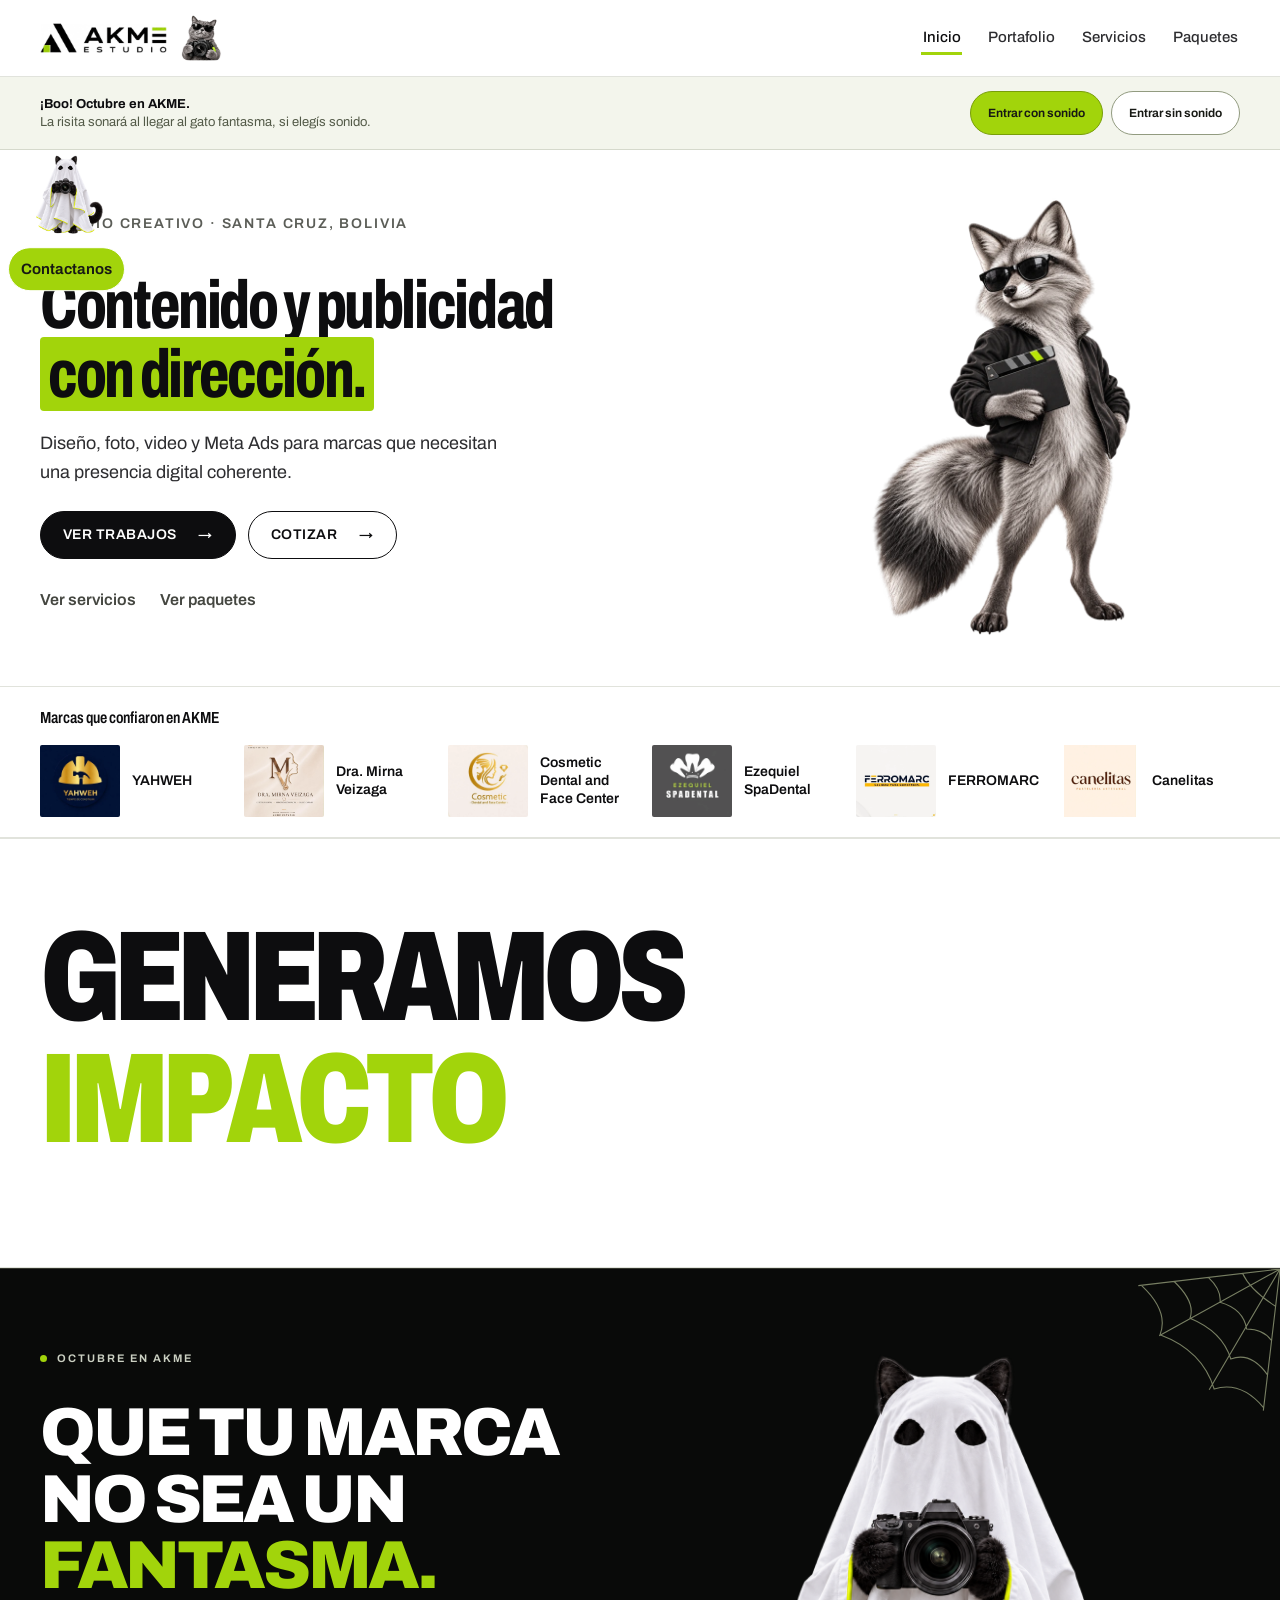
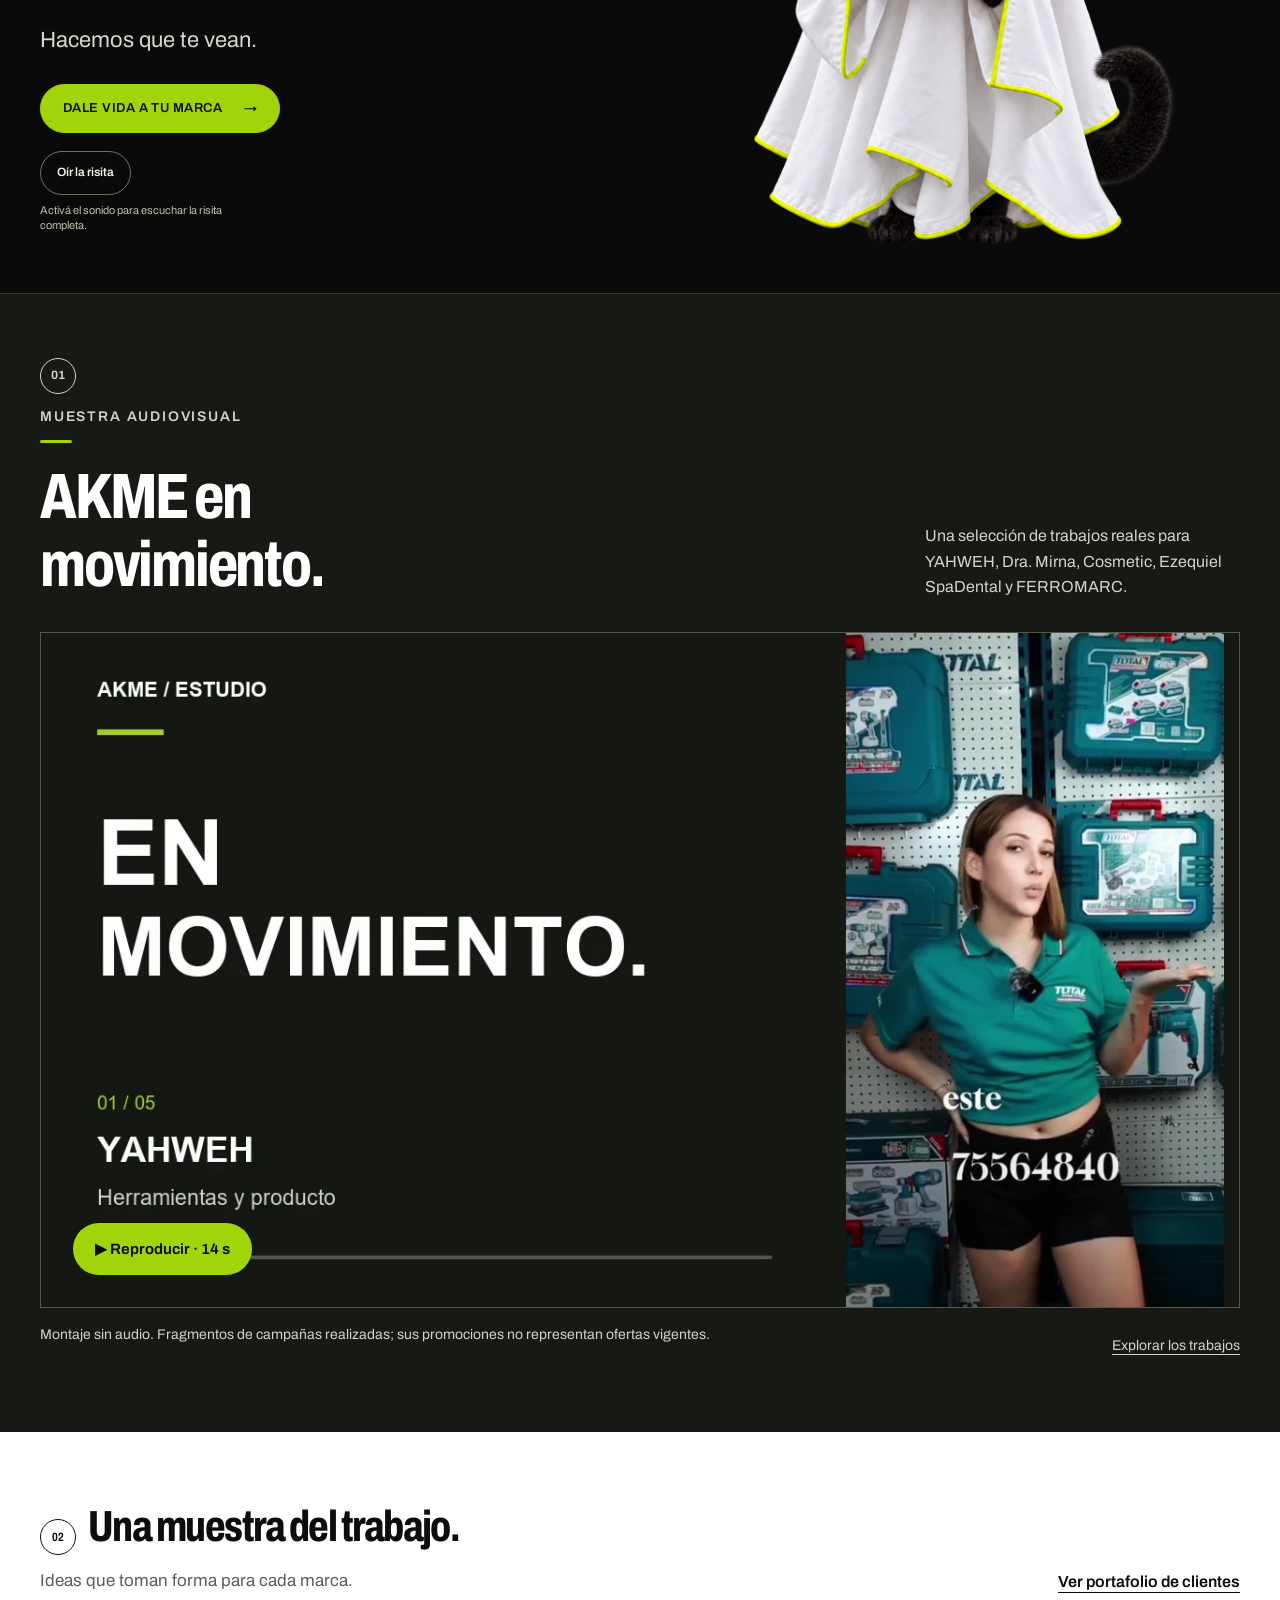
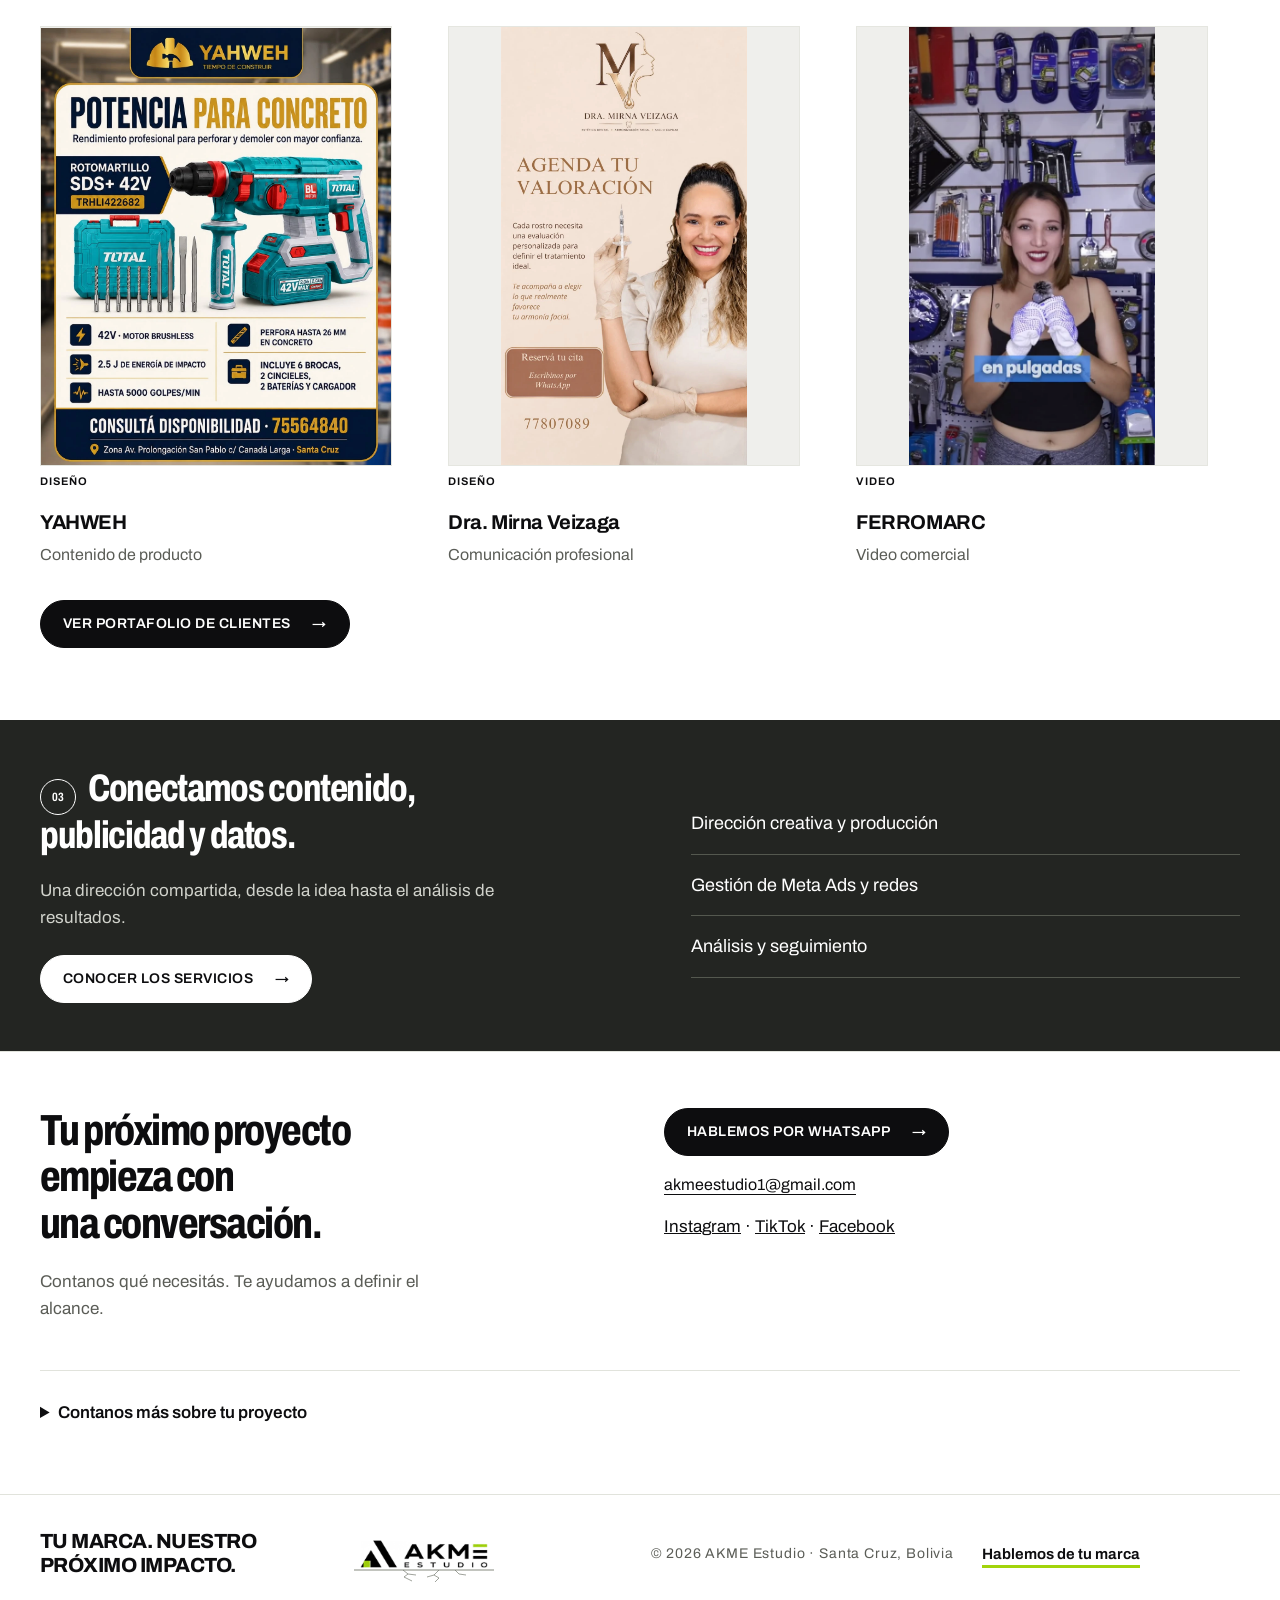
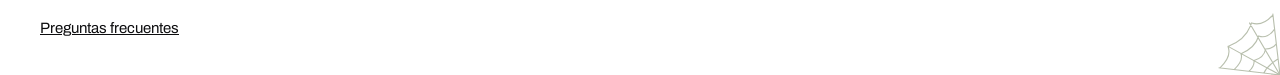
==== commit e79a1105: "Play Halloween laugh when the ghost section becomes visible" ====
--- a/index.html
+++ b/index.html
@@ -1,4 +1,4 @@
-<!doctype html><html lang="es"><head><meta charset="utf-8"><meta name="viewport" content="width=device-width, initial-scale=1"><title>AKME Estudio · Contenido, publicidad y dirección</title><meta name="description" content="Diseño, foto, video y Meta Ads para marcas desde Santa Cruz, Bolivia."><meta name="theme-color" content="#ffffff"><meta property="og:title" content="AKME Estudio · Contenido, publicidad y dirección"><meta property="og:description" content="Diseño, foto, video y Meta Ads para marcas desde Santa Cruz, Bolivia."><meta property="og:type" content="website"><link rel="icon" href="assets/isotipo.png"><link rel="preconnect" href="https://fonts.googleapis.com"><link rel="preconnect" href="https://fonts.gstatic.com" crossorigin=""><link rel="stylesheet" href="https://fonts.googleapis.com/css2?family=Archivo:ital,wdth,wght@0,62..125,100..900;1,62..125,100..900&amp;family=Instrument+Serif:ital@1&amp;display=swap"><link rel="stylesheet" href="base.css"><link rel="stylesheet" href="editorial.css?v=20261002-desktop4"><link rel="stylesheet" href="mascotas.css?v=20261002-animals3"><link rel="stylesheet" href="revista.css?v=20261002-revista1"><noscript><style>.menu-btn{display:none}.menu-panel{display:block}.gallery-bottom button,.plan-select{display:none}</style></noscript><link rel="stylesheet" href="impacto.css?v=20261002-impact2"><link rel="stylesheet" href="canelitas.css?v=20261002-canelitas1"><link rel="stylesheet" href="identidad.css?v=20261003-context1"><link rel="stylesheet" href="camera.css?v=20261003-camera7"><link rel="stylesheet" href="produccion.css?v=20261002-production1"><link rel="stylesheet" href="context-interactions.css?v=20261004-motion2"><link rel="stylesheet" href="visual-interactions.css?v=20261004-six1"><link rel="stylesheet" href="halloween.css?v=20261004-season2"></head><body data-page="inicio" class=""><a class="skip" href="#contenido">Saltar al contenido</a><header class="top"><div class="wrap"><a class="brand" href="index.html" aria-label="AKME Estudio, inicio"><img src="assets/logo.png" alt="AKME Estudio" width="700" height="165"><img src="assets/akme-cat.webp" class="brand-mascot" width="48" height="48" alt=""></a><nav class="nav" aria-label="Navegación principal"><a class="link" href="index.html" aria-current="page">Inicio</a><a class="link" href="portafolio.html">Portafolio</a><a class="link" href="servicios.html">Servicios</a><a class="link" href="planes.html">Paquetes</a><span class="mobile-location" aria-hidden="true">Inicio</span><button class="menu-btn" id="menu-btn" type="button" aria-expanded="false" aria-controls="menu-panel" aria-label="Abrir menú"><svg class="bars" viewBox="0 0 24 24" aria-hidden="true"><path d="M4 7h16M4 12h16M4 17h16"></path></svg><svg class="x" viewBox="0 0 24 24" aria-hidden="true"><path d="M6 6l12 12M18 6L6 18"></path></svg></button></nav></div><div class="menu-panel" id="menu-panel"><ul><li><a href="index.html" aria-current="page">Inicio</a></li><li><a href="portafolio.html">Portafolio</a></li><li><a href="servicios.html">Servicios</a></li><li><a href="planes.html">Paquetes</a></li><li><a href="planes.html#cotizador">Cotizar</a></li><li><a href="servicios.html#faq">Preguntas frecuentes</a></li><li><a href="index.html#contacto">Contacto</a></li></ul></div></header><main id="contenido"><section class="hero character-home" aria-labelledby="hero-title"><div class="wrap"><div class="hero-copy"><p class="eyebrow">Estudio creativo · Santa Cruz, Bolivia</p><h1 id="hero-title">Contenido y publicidad <span class="hl">con dirección.</span></h1><p class="desc">Diseño, foto, video y Meta Ads para marcas que necesitan una presencia digital coherente.</p><div class="hero-cta"><a class="btn" href="portafolio.html">Ver trabajos</a><a class="btn ghost" href="planes.html#cotizador">Cotizar</a></div><nav class="hero-shortcuts" aria-label="Servicios y paquetes"><a href="servicios.html">Ver servicios</a><a href="planes.html#paquetes">Ver paquetes</a></nav></div><figure class="hero-figure"><img class="home-character" src="assets/zorro-inicio.webp" width="600" height="900" alt="" decoding="async"></figure></div></section><section class="brand-strip" id="marcas" aria-labelledby="marcas-title"><div class="wrap"><h2 id="marcas-title">Marcas que confiaron en AKME</h2><ul class="brand-logos"><li><a href="portafolio.html#proyecto-yahweh"><span class="brand-crop yahweh"><img src="assets/clientes/yahweh-marca.webp" alt="" loading="lazy"></span><span>YAHWEH</span><span class="sr">Ver trabajos de YAHWEH</span></a></li><li><a href="portafolio.html#proyecto-mirna"><span class="brand-crop mirna"><img src="assets/clientes/mirna-marca.webp" alt="" loading="lazy"></span><span>Dra. Mirna Veizaga</span><span class="sr">Ver trabajos de Dra. Mirna Veizaga</span></a></li><li><a href="portafolio.html#proyecto-cosmetic"><span class="brand-crop cosmetic"><img src="assets/clientes/cosmetic-marca.webp" alt="" loading="lazy"></span><span>Cosmetic Dental and Face Center</span><span class="sr">Ver trabajos de Cosmetic Dental and Face Center</span></a></li><li><a href="portafolio.html#proyecto-spadental"><span class="brand-crop spadental"><img src="assets/clientes/spadental-marca.webp" alt="" loading="lazy"></span><span>Ezequiel SpaDental</span><span class="sr">Ver trabajos de Ezequiel SpaDental</span></a></li><li><a href="portafolio.html#proyecto-ferromarc"><span class="brand-crop ferromarc"><img src="assets/clientes/ferromarc-marca.webp" alt="" loading="lazy"></span><span>FERROMARC</span><span class="sr">Ver trabajos de FERROMARC</span></a></li><li><a href="portafolio.html#proyecto-canelitas"><span class="brand-crop canelitas"><img src="assets/clientes/canelitas-logo.webp" alt="Canelitas, pastelería artesanal" width="800" height="800" loading="lazy"></span><span>Canelitas</span></a></li></ul></div></section><section class="impact-message" aria-labelledby="impact-message-title"><div class="wrap"><h2 id="impact-message-title" aria-label="Generamos impacto"><span>GENERAMOS</span><span class="impact-word">IMPACTO</span></h2></div></section><section class="showreel" aria-labelledby="showreel-title"><div class="wrap"><div class="showreel-heading"><div><p class="eyebrow"><span class="editorial-number" aria-hidden="true">01</span>Muestra audiovisual</p><h2 id="showreel-title">AKME en movimiento.</h2></div><p>Una selección de trabajos reales para YAHWEH, Dra. Mirna, Cosmetic, Ezequiel SpaDental y FERROMARC.</p></div><div class="reel-stage"><video id="akme-showreel" controls="" playsinline="" preload="none" poster="assets/akme-en-movimiento.webp" tabindex="0" aria-label="Montaje de trabajos de AKME, 14 segundos, sin audio"><source src="assets/akme-en-movimiento.mp4" type="video/mp4">Tu navegador no admite video. <a href="assets/akme-en-movimiento.mp4">Ver el montaje</a>.</video><button class="reel-play" type="button" data-reel-play="" aria-controls="akme-showreel" hidden="">▶ Reproducir · 14 s</button></div><div class="reel-note"><p>Montaje sin audio. Fragmentos de campañas realizadas; sus promociones no representan ofertas vigentes.</p><a href="portafolio.html">Explorar los trabajos</a></div></div></section><section class="section" aria-labelledby="highlights-title"><div class="wrap"><div class="section-topline"><div><h2 id="highlights-title"><span class="editorial-number" aria-hidden="true">02</span>Una muestra del trabajo.</h2><p>Ideas que toman forma para cada marca.</p></div><a class="text-link" href="portafolio.html">Ver portafolio de clientes</a></div><div class="highlights"><a class="highlight" href="portafolio.html#proyecto-yahweh"><figure><span class="highlight-media"><img src="assets/clientes/yahweh-rotomartillo.webp" width="720" height="900" loading="lazy" decoding="async" alt="YAHWEH: Contenido de producto"></span><figcaption><span class="sample-kind">Diseño</span><h3>YAHWEH</h3><p>Contenido de producto</p></figcaption></figure></a><a class="highlight" href="portafolio.html#proyecto-mirna"><figure><span class="highlight-media"><img src="assets/clientes/mirna-valoracion.webp" width="720" height="900" loading="lazy" decoding="async" alt="Dra. Mirna Veizaga: Comunicación profesional"></span><figcaption><span class="sample-kind">Diseño</span><h3>Dra. Mirna Veizaga</h3><p>Comunicación profesional</p></figcaption></figure></a><a class="highlight" href="portafolio.html#proyecto-ferromarc"><figure><span class="highlight-media"><img src="assets/clientes/ferromarc-pegasus-cover.webp" width="720" height="900" loading="lazy" decoding="async" alt="FERROMARC: Video comercial"><span class="video-mark">▶ Video</span></span><figcaption><span class="sample-kind">Video</span><h3>FERROMARC</h3><p>Video comercial</p></figcaption></figure></a></div><p class="portfolio-discovery"><a class="btn" href="portafolio.html">Ver portafolio de clientes</a></p></div></section><section class="service-summary" aria-labelledby="summary-title"><div class="wrap"><div><h2 id="summary-title"><span class="editorial-number" aria-hidden="true">03</span>Conectamos contenido, publicidad y datos.</h2><p>Una dirección compartida, desde la idea hasta el análisis de resultados.</p><a class="btn" href="servicios.html">Conocer los servicios</a></div><ul><li>Dirección creativa y producción</li><li>Gestión de Meta Ads y redes</li><li>Análisis y seguimiento</li></ul></div></section><section class="contact-compact" id="contacto" aria-labelledby="contacto-title"><div class="wrap"><div><h2 id="contacto-title">Tu próximo proyecto empieza con una conversación.</h2><p>Contanos qué necesitás. Te ayudamos a definir el alcance.</p></div><div class="contact-links"><a class="btn" href="https://wa.me/59157385254" data-wa="Hola AKME, quiero conversar sobre mi marca.">Hablemos por WhatsApp</a><a id="mail" href="mailto:akmeestudio1@gmail.com">akmeestudio1@gmail.com</a><div class="social-links"><a href="https://www.instagram.com/akmestudio.bo/" target="_blank" rel="noopener">Instagram</a> · <a href="https://www.tiktok.com/@akme.estudio" target="_blank" rel="noopener">TikTok</a> · <a href="https://www.facebook.com/profile.php?id=61591833067122" target="_blank" rel="noopener">Facebook</a></div></div><details class="brief-disclosure"><summary>Contanos más sobre tu proyecto</summary><form class="brief reveal" id="brief" novalidate="">
+<!doctype html><html lang="es"><head><meta charset="utf-8"><meta name="viewport" content="width=device-width, initial-scale=1"><title>AKME Estudio · Contenido, publicidad y dirección</title><meta name="description" content="Diseño, foto, video y Meta Ads para marcas desde Santa Cruz, Bolivia."><meta name="theme-color" content="#ffffff"><meta property="og:title" content="AKME Estudio · Contenido, publicidad y dirección"><meta property="og:description" content="Diseño, foto, video y Meta Ads para marcas desde Santa Cruz, Bolivia."><meta property="og:type" content="website"><link rel="icon" href="assets/isotipo.png"><link rel="preconnect" href="https://fonts.googleapis.com"><link rel="preconnect" href="https://fonts.gstatic.com" crossorigin=""><link rel="stylesheet" href="https://fonts.googleapis.com/css2?family=Archivo:ital,wdth,wght@0,62..125,100..900;1,62..125,100..900&amp;family=Instrument+Serif:ital@1&amp;display=swap"><link rel="stylesheet" href="base.css"><link rel="stylesheet" href="editorial.css?v=20261002-desktop4"><link rel="stylesheet" href="mascotas.css?v=20261002-animals3"><link rel="stylesheet" href="revista.css?v=20261002-revista1"><noscript><style>.menu-btn{display:none}.menu-panel{display:block}.gallery-bottom button,.plan-select{display:none}</style></noscript><link rel="stylesheet" href="impacto.css?v=20261002-impact2"><link rel="stylesheet" href="canelitas.css?v=20261002-canelitas1"><link rel="stylesheet" href="identidad.css?v=20261003-context1"><link rel="stylesheet" href="camera.css?v=20261003-camera7"><link rel="stylesheet" href="produccion.css?v=20261002-production1"><link rel="stylesheet" href="context-interactions.css?v=20261004-motion2"><link rel="stylesheet" href="visual-interactions.css?v=20261004-six1"><link rel="stylesheet" href="halloween.css?v=20261004-season3"></head><body data-page="inicio" class=""><a class="skip" href="#contenido">Saltar al contenido</a><header class="top"><div class="wrap"><a class="brand" href="index.html" aria-label="AKME Estudio, inicio"><img src="assets/logo.png" alt="AKME Estudio" width="700" height="165"><img src="assets/akme-cat.webp" class="brand-mascot" width="48" height="48" alt=""></a><nav class="nav" aria-label="Navegación principal"><a class="link" href="index.html" aria-current="page">Inicio</a><a class="link" href="portafolio.html">Portafolio</a><a class="link" href="servicios.html">Servicios</a><a class="link" href="planes.html">Paquetes</a><span class="mobile-location" aria-hidden="true">Inicio</span><button class="menu-btn" id="menu-btn" type="button" aria-expanded="false" aria-controls="menu-panel" aria-label="Abrir menú"><svg class="bars" viewBox="0 0 24 24" aria-hidden="true"><path d="M4 7h16M4 12h16M4 17h16"></path></svg><svg class="x" viewBox="0 0 24 24" aria-hidden="true"><path d="M6 6l12 12M18 6L6 18"></path></svg></button></nav></div><div class="menu-panel" id="menu-panel"><ul><li><a href="index.html" aria-current="page">Inicio</a></li><li><a href="portafolio.html">Portafolio</a></li><li><a href="servicios.html">Servicios</a></li><li><a href="planes.html">Paquetes</a></li><li><a href="planes.html#cotizador">Cotizar</a></li><li><a href="servicios.html#faq">Preguntas frecuentes</a></li><li><a href="index.html#contacto">Contacto</a></li></ul></div></header><main id="contenido"><section class="hero character-home" aria-labelledby="hero-title"><div class="wrap"><div class="hero-copy"><p class="eyebrow">Estudio creativo · Santa Cruz, Bolivia</p><h1 id="hero-title">Contenido y publicidad <span class="hl">con dirección.</span></h1><p class="desc">Diseño, foto, video y Meta Ads para marcas que necesitan una presencia digital coherente.</p><div class="hero-cta"><a class="btn" href="portafolio.html">Ver trabajos</a><a class="btn ghost" href="planes.html#cotizador">Cotizar</a></div><nav class="hero-shortcuts" aria-label="Servicios y paquetes"><a href="servicios.html">Ver servicios</a><a href="planes.html#paquetes">Ver paquetes</a></nav></div><figure class="hero-figure"><img class="home-character" src="assets/zorro-inicio.webp" width="600" height="900" alt="" decoding="async"></figure></div></section><section class="brand-strip" id="marcas" aria-labelledby="marcas-title"><div class="wrap"><h2 id="marcas-title">Marcas que confiaron en AKME</h2><ul class="brand-logos"><li><a href="portafolio.html#proyecto-yahweh"><span class="brand-crop yahweh"><img src="assets/clientes/yahweh-marca.webp" alt="" loading="lazy"></span><span>YAHWEH</span><span class="sr">Ver trabajos de YAHWEH</span></a></li><li><a href="portafolio.html#proyecto-mirna"><span class="brand-crop mirna"><img src="assets/clientes/mirna-marca.webp" alt="" loading="lazy"></span><span>Dra. Mirna Veizaga</span><span class="sr">Ver trabajos de Dra. Mirna Veizaga</span></a></li><li><a href="portafolio.html#proyecto-cosmetic"><span class="brand-crop cosmetic"><img src="assets/clientes/cosmetic-marca.webp" alt="" loading="lazy"></span><span>Cosmetic Dental and Face Center</span><span class="sr">Ver trabajos de Cosmetic Dental and Face Center</span></a></li><li><a href="portafolio.html#proyecto-spadental"><span class="brand-crop spadental"><img src="assets/clientes/spadental-marca.webp" alt="" loading="lazy"></span><span>Ezequiel SpaDental</span><span class="sr">Ver trabajos de Ezequiel SpaDental</span></a></li><li><a href="portafolio.html#proyecto-ferromarc"><span class="brand-crop ferromarc"><img src="assets/clientes/ferromarc-marca.webp" alt="" loading="lazy"></span><span>FERROMARC</span><span class="sr">Ver trabajos de FERROMARC</span></a></li><li><a href="portafolio.html#proyecto-canelitas"><span class="brand-crop canelitas"><img src="assets/clientes/canelitas-logo.webp" alt="Canelitas, pastelería artesanal" width="800" height="800" loading="lazy"></span><span>Canelitas</span></a></li></ul></div></section><section class="impact-message" aria-labelledby="impact-message-title"><div class="wrap"><h2 id="impact-message-title" aria-label="Generamos impacto"><span>GENERAMOS</span><span class="impact-word">IMPACTO</span></h2></div></section><section class="showreel" aria-labelledby="showreel-title"><div class="wrap"><div class="showreel-heading"><div><p class="eyebrow"><span class="editorial-number" aria-hidden="true">01</span>Muestra audiovisual</p><h2 id="showreel-title">AKME en movimiento.</h2></div><p>Una selección de trabajos reales para YAHWEH, Dra. Mirna, Cosmetic, Ezequiel SpaDental y FERROMARC.</p></div><div class="reel-stage"><video id="akme-showreel" controls="" playsinline="" preload="none" poster="assets/akme-en-movimiento.webp" tabindex="0" aria-label="Montaje de trabajos de AKME, 14 segundos, sin audio"><source src="assets/akme-en-movimiento.mp4" type="video/mp4">Tu navegador no admite video. <a href="assets/akme-en-movimiento.mp4">Ver el montaje</a>.</video><button class="reel-play" type="button" data-reel-play="" aria-controls="akme-showreel" hidden="">▶ Reproducir · 14 s</button></div><div class="reel-note"><p>Montaje sin audio. Fragmentos de campañas realizadas; sus promociones no representan ofertas vigentes.</p><a href="portafolio.html">Explorar los trabajos</a></div></div></section><section class="section" aria-labelledby="highlights-title"><div class="wrap"><div class="section-topline"><div><h2 id="highlights-title"><span class="editorial-number" aria-hidden="true">02</span>Una muestra del trabajo.</h2><p>Ideas que toman forma para cada marca.</p></div><a class="text-link" href="portafolio.html">Ver portafolio de clientes</a></div><div class="highlights"><a class="highlight" href="portafolio.html#proyecto-yahweh"><figure><span class="highlight-media"><img src="assets/clientes/yahweh-rotomartillo.webp" width="720" height="900" loading="lazy" decoding="async" alt="YAHWEH: Contenido de producto"></span><figcaption><span class="sample-kind">Diseño</span><h3>YAHWEH</h3><p>Contenido de producto</p></figcaption></figure></a><a class="highlight" href="portafolio.html#proyecto-mirna"><figure><span class="highlight-media"><img src="assets/clientes/mirna-valoracion.webp" width="720" height="900" loading="lazy" decoding="async" alt="Dra. Mirna Veizaga: Comunicación profesional"></span><figcaption><span class="sample-kind">Diseño</span><h3>Dra. Mirna Veizaga</h3><p>Comunicación profesional</p></figcaption></figure></a><a class="highlight" href="portafolio.html#proyecto-ferromarc"><figure><span class="highlight-media"><img src="assets/clientes/ferromarc-pegasus-cover.webp" width="720" height="900" loading="lazy" decoding="async" alt="FERROMARC: Video comercial"><span class="video-mark">▶ Video</span></span><figcaption><span class="sample-kind">Video</span><h3>FERROMARC</h3><p>Video comercial</p></figcaption></figure></a></div><p class="portfolio-discovery"><a class="btn" href="portafolio.html">Ver portafolio de clientes</a></p></div></section><section class="service-summary" aria-labelledby="summary-title"><div class="wrap"><div><h2 id="summary-title"><span class="editorial-number" aria-hidden="true">03</span>Conectamos contenido, publicidad y datos.</h2><p>Una dirección compartida, desde la idea hasta el análisis de resultados.</p><a class="btn" href="servicios.html">Conocer los servicios</a></div><ul><li>Dirección creativa y producción</li><li>Gestión de Meta Ads y redes</li><li>Análisis y seguimiento</li></ul></div></section><section class="contact-compact" id="contacto" aria-labelledby="contacto-title"><div class="wrap"><div><h2 id="contacto-title">Tu próximo proyecto empieza con una conversación.</h2><p>Contanos qué necesitás. Te ayudamos a definir el alcance.</p></div><div class="contact-links"><a class="btn" href="https://wa.me/59157385254" data-wa="Hola AKME, quiero conversar sobre mi marca.">Hablemos por WhatsApp</a><a id="mail" href="mailto:akmeestudio1@gmail.com">akmeestudio1@gmail.com</a><div class="social-links"><a href="https://www.instagram.com/akmestudio.bo/" target="_blank" rel="noopener">Instagram</a> · <a href="https://www.tiktok.com/@akme.estudio" target="_blank" rel="noopener">TikTok</a> · <a href="https://www.facebook.com/profile.php?id=61591833067122" target="_blank" rel="noopener">Facebook</a></div></div><details class="brief-disclosure"><summary>Contanos más sobre tu proyecto</summary><form class="brief reveal" id="brief" novalidate="">
           <h3>¿Preferís contarnos más antes?<span>Completá estos datos y armamos el mensaje por vos.</span></h3>
           <div class="field"><label for="f-nombre">Tu nombre</label><input id="f-nombre" name="nombre" autocomplete="name" required="" aria-describedby="f-err"></div>
           <div class="field"><label for="f-marca">Marca o negocio</label><input id="f-marca" name="marca" autocomplete="organization"></div>
@@ -31,4 +31,4 @@
             </button>
             <p class="hint">Se abrirá WhatsApp con tu mensaje ya escrito. No se envía nada hasta que vos toques enviar.</p>
           </div>
-        </form></details></div></section></main><footer class="foot"><div class="wrap"><div class="impact-closing"><p class="impact-phrase">TU MARCA. NUESTRO PRÓXIMO IMPACTO.</p><div class="impact-unit"><a href="index.html" aria-label="Inicio AKME" class="impact-logo" title="Ver impacto e ir al inicio"><img src="assets/logo.png" alt="AKME Estudio" width="700" height="165" loading="lazy"><svg class="impact-ground" viewBox="0 0 140 16" aria-hidden="true" focusable="false"><path class="impact-floor" d="M0 3H140"></path><path class="impact-cracks" d="M49 3l5 4-4 3 8 4M54 7l8 1M85 3l-5 5 5 3-4 4M80 8l-7 2M101 3l4 4 7 1"></path><path class="impact-spark" d="M11 0L5-5M26-1L24-7M117-1L119-7M130 0L137-5"></path></svg></a></div></div><small>© 2026 AKME Estudio · Santa Cruz, Bolivia</small><a href="index.html#contacto" class="footer-contact">Hablemos de tu marca</a><a href="servicios.html#faq">Preguntas frecuentes</a></div></footer><script src="seasonal-config.js?v=20261004-season1" defer></script><script src="halloween.js?v=20261004-season1" defer></script><script src="halloween-audio.js?v=20261004-season1" defer></script><script src="site.js" defer=""></script><a class="quote-mascot" href="https://wa.me/59157385254" aria-label="Contactanos por WhatsApp" data-wa="Hola AKME, quiero conversar sobre mi marca." target="_blank" rel="noopener"><i class="camera-cue" aria-hidden="true" hidden>Sonríe</i><i class="camera-figure" aria-hidden="true"><img src="assets/akme-cat.webp" width="96" height="96" alt=""><i class="camera-glint"></i></i><span>Contactanos</span></a><script src="mascotas.js?v=20261003-camera7" defer=""></script><script src="revista.js?v=20261003-context1" defer=""></script><script src="impacto.js?v=20261004-motion2" defer=""></script><script src="camera.js?v=20261003-camera6" defer=""></script><script src="media-ready.js?v=20261002-production1" defer=""></script><script src="context-interactions.js?v=20261004-motion2" defer></script><script src="visual-interactions.js?v=20261004-six1" defer></script></body></html>+        </form></details></div></section></main><footer class="foot"><div class="wrap"><div class="impact-closing"><p class="impact-phrase">TU MARCA. NUESTRO PRÓXIMO IMPACTO.</p><div class="impact-unit"><a href="index.html" aria-label="Inicio AKME" class="impact-logo" title="Ver impacto e ir al inicio"><img src="assets/logo.png" alt="AKME Estudio" width="700" height="165" loading="lazy"><svg class="impact-ground" viewBox="0 0 140 16" aria-hidden="true" focusable="false"><path class="impact-floor" d="M0 3H140"></path><path class="impact-cracks" d="M49 3l5 4-4 3 8 4M54 7l8 1M85 3l-5 5 5 3-4 4M80 8l-7 2M101 3l4 4 7 1"></path><path class="impact-spark" d="M11 0L5-5M26-1L24-7M117-1L119-7M130 0L137-5"></path></svg></a></div></div><small>© 2026 AKME Estudio · Santa Cruz, Bolivia</small><a href="index.html#contacto" class="footer-contact">Hablemos de tu marca</a><a href="servicios.html#faq">Preguntas frecuentes</a></div></footer><script src="seasonal-config.js?v=20261004-season1" defer></script><script src="halloween.js?v=20261004-season3" defer></script><script src="halloween-audio.js?v=20261004-season3" defer></script><script src="site.js" defer=""></script><a class="quote-mascot" href="https://wa.me/59157385254" aria-label="Contactanos por WhatsApp" data-wa="Hola AKME, quiero conversar sobre mi marca." target="_blank" rel="noopener"><i class="camera-cue" aria-hidden="true" hidden>Sonríe</i><i class="camera-figure" aria-hidden="true"><img src="assets/akme-cat.webp" width="96" height="96" alt=""><i class="camera-glint"></i></i><span>Contactanos</span></a><script src="mascotas.js?v=20261003-camera7" defer=""></script><script src="revista.js?v=20261003-context1" defer=""></script><script src="impacto.js?v=20261004-motion2" defer=""></script><script src="camera.js?v=20261003-camera6" defer=""></script><script src="media-ready.js?v=20261002-production1" defer=""></script><script src="context-interactions.js?v=20261004-motion2" defer></script><script src="visual-interactions.js?v=20261004-six1" defer></script></body></html>
--- a/halloween.css
+++ b/halloween.css
@@ -12,3 +12,5 @@
 @media(max-width:760px){.halloween-welcome>.wrap{gap:10px}.halloween-sound-actions button{padding-inline:13px}.halloween-welcome p{font-size:12px}}
 
 .seasonal-web path{vector-effect:non-scaling-stroke}.halloween-special>.seasonal-web svg{stroke:#c7d3a3}
+
+.halloween-laugh{margin-top:18px;min-height:66px}.halloween-laugh-play{min-height:44px;background:transparent;color:#edf3dd;border:1px solid #6c7758;border-radius:24px;padding:10px 16px;font:600 12px/1.2 Archivo,sans-serif;cursor:pointer}.halloween-laugh-play:hover{border-color:var(--lime);color:var(--lime)}.halloween-laugh-play:focus-visible{outline:3px solid var(--lime);outline-offset:3px}.halloween-laugh-play[hidden]{display:none}.halloween-laugh-status{margin:8px 0 0;font-size:11px;line-height:1.4;color:#bac4a8;max-width:38ch}.halloween-laugh-play:disabled{cursor:wait}
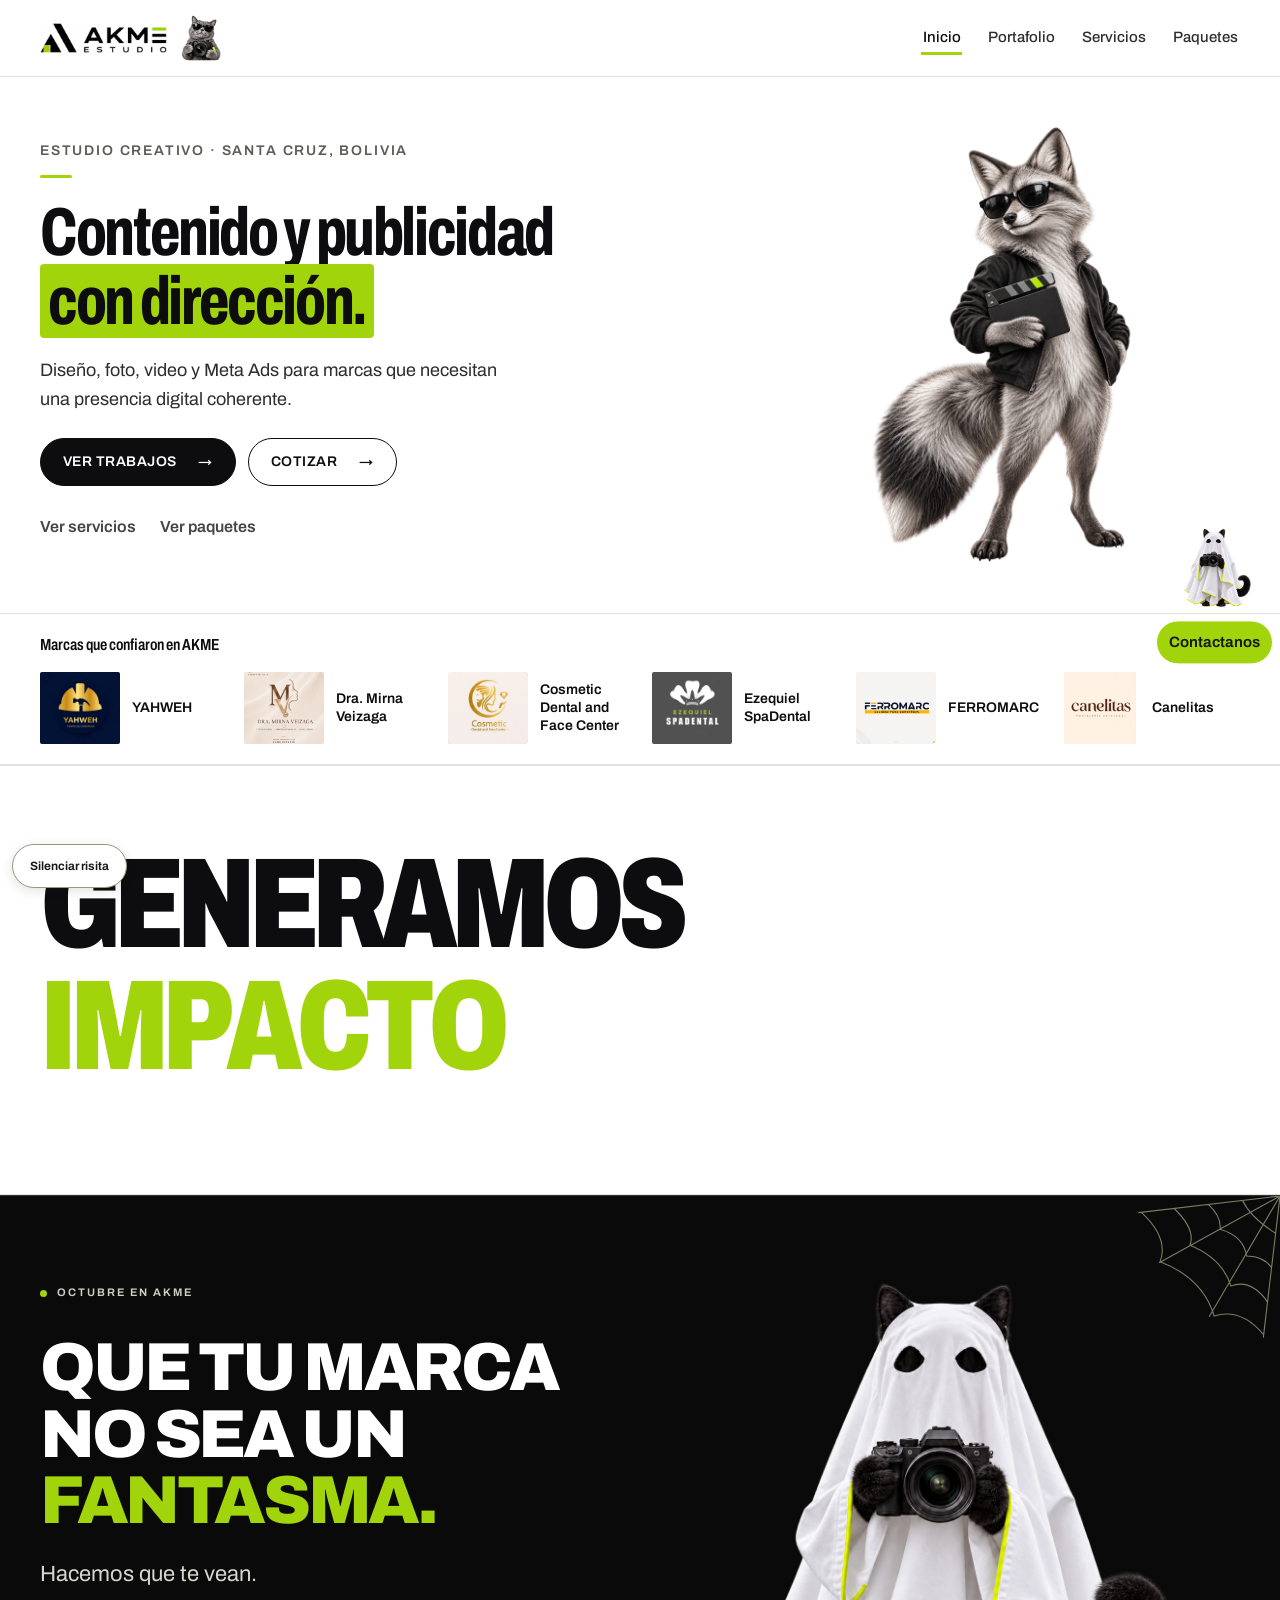
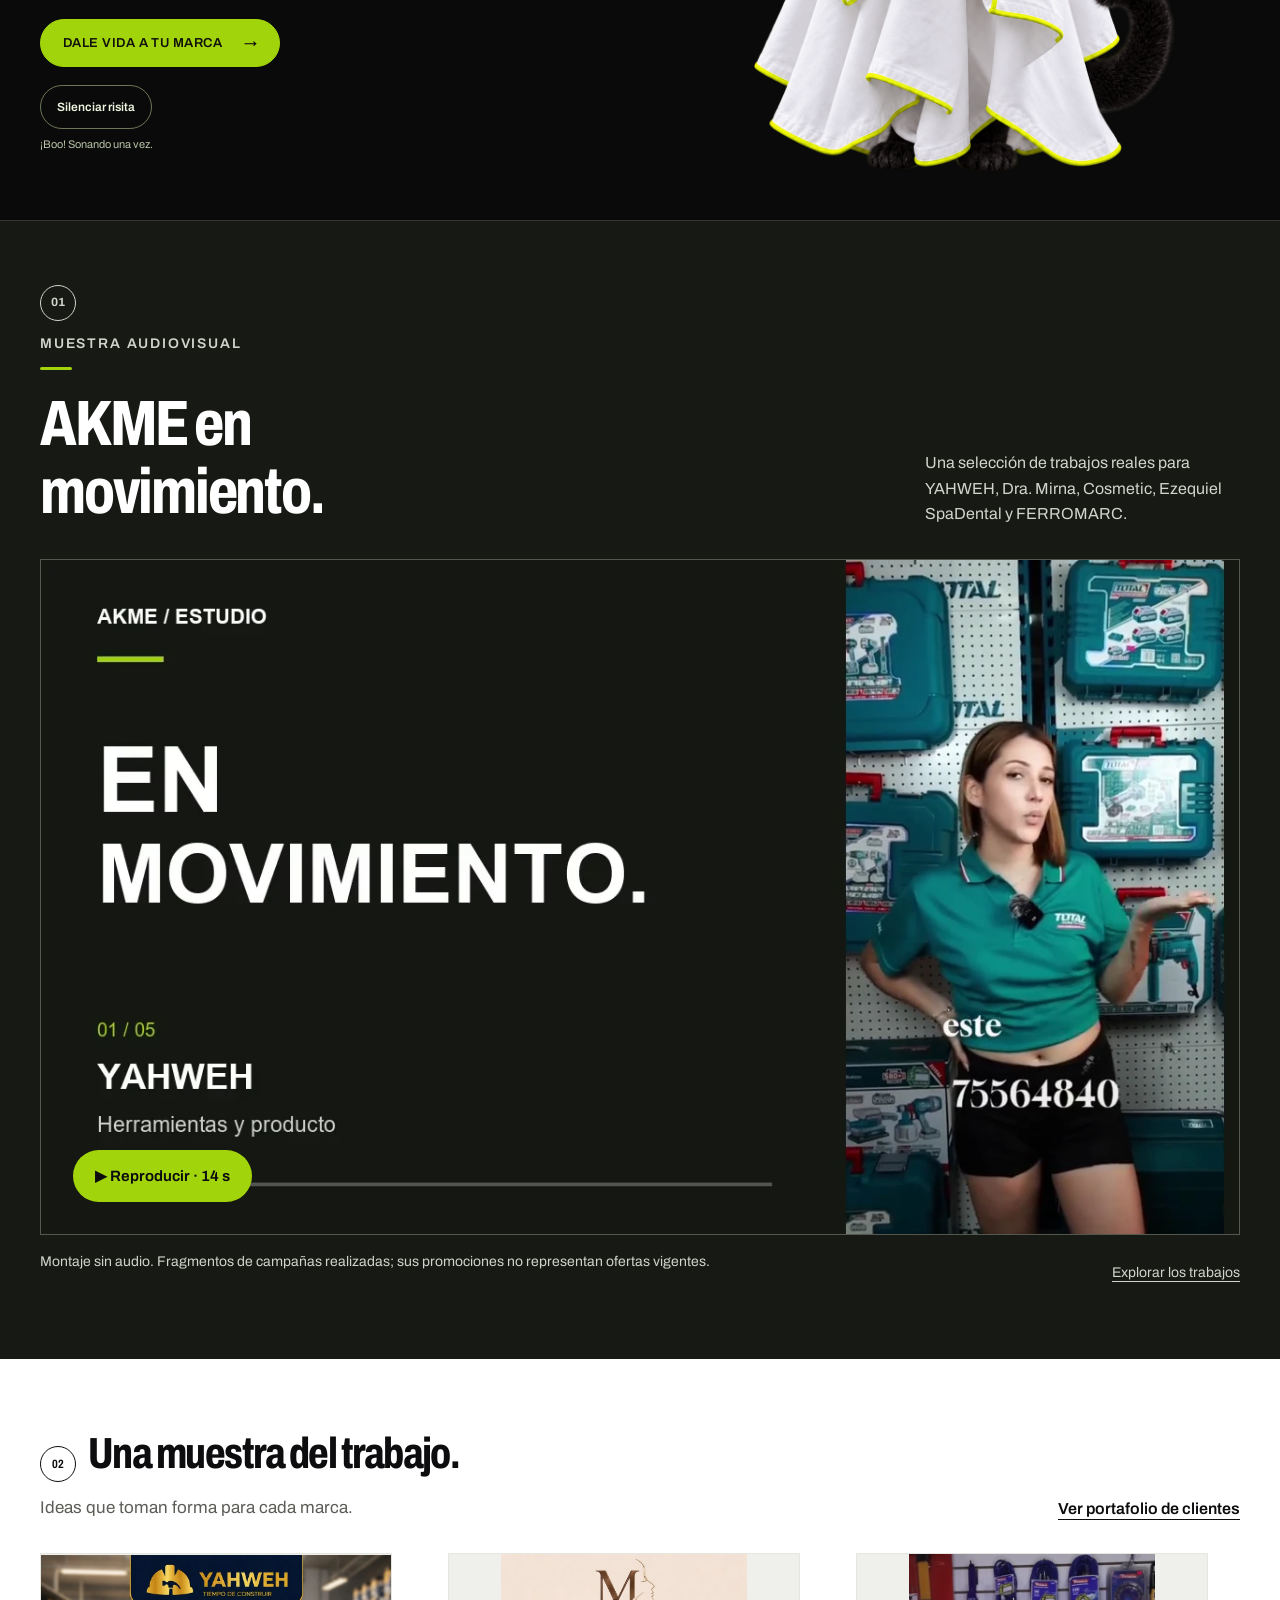
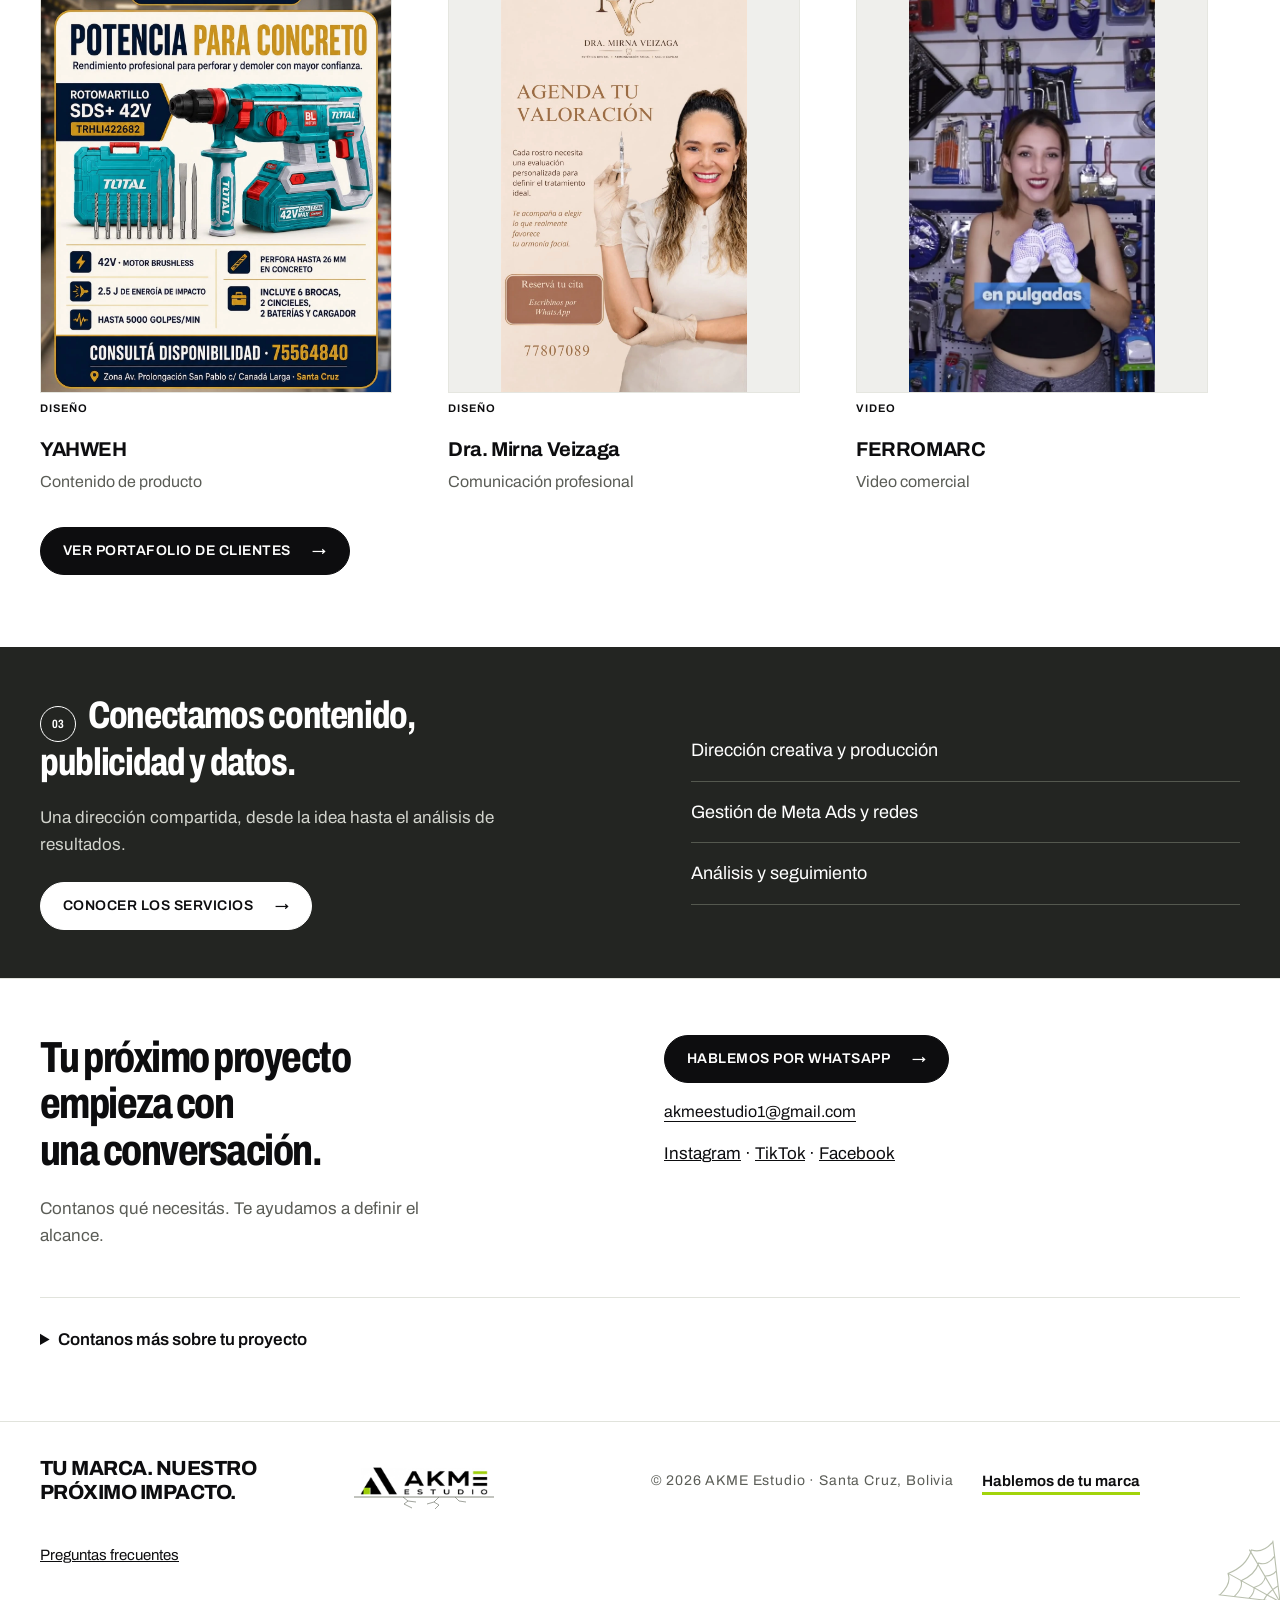
==== commit 803bd535: "Start Halloween laugh at section without entry prompt" ====
--- a/index.html
+++ b/index.html
@@ -31,4 +31,4 @@
             </button>
             <p class="hint">Se abrirá WhatsApp con tu mensaje ya escrito. No se envía nada hasta que vos toques enviar.</p>
           </div>
-        </form></details></div></section></main><footer class="foot"><div class="wrap"><div class="impact-closing"><p class="impact-phrase">TU MARCA. NUESTRO PRÓXIMO IMPACTO.</p><div class="impact-unit"><a href="index.html" aria-label="Inicio AKME" class="impact-logo" title="Ver impacto e ir al inicio"><img src="assets/logo.png" alt="AKME Estudio" width="700" height="165" loading="lazy"><svg class="impact-ground" viewBox="0 0 140 16" aria-hidden="true" focusable="false"><path class="impact-floor" d="M0 3H140"></path><path class="impact-cracks" d="M49 3l5 4-4 3 8 4M54 7l8 1M85 3l-5 5 5 3-4 4M80 8l-7 2M101 3l4 4 7 1"></path><path class="impact-spark" d="M11 0L5-5M26-1L24-7M117-1L119-7M130 0L137-5"></path></svg></a></div></div><small>© 2026 AKME Estudio · Santa Cruz, Bolivia</small><a href="index.html#contacto" class="footer-contact">Hablemos de tu marca</a><a href="servicios.html#faq">Preguntas frecuentes</a></div></footer><script src="seasonal-config.js?v=20261004-season1" defer></script><script src="halloween.js?v=20261004-season3" defer></script><script src="halloween-audio.js?v=20261004-season3" defer></script><script src="site.js" defer=""></script><a class="quote-mascot" href="https://wa.me/59157385254" aria-label="Contactanos por WhatsApp" data-wa="Hola AKME, quiero conversar sobre mi marca." target="_blank" rel="noopener"><i class="camera-cue" aria-hidden="true" hidden>Sonríe</i><i class="camera-figure" aria-hidden="true"><img src="assets/akme-cat.webp" width="96" height="96" alt=""><i class="camera-glint"></i></i><span>Contactanos</span></a><script src="mascotas.js?v=20261003-camera7" defer=""></script><script src="revista.js?v=20261003-context1" defer=""></script><script src="impacto.js?v=20261004-motion2" defer=""></script><script src="camera.js?v=20261003-camera6" defer=""></script><script src="media-ready.js?v=20261002-production1" defer=""></script><script src="context-interactions.js?v=20261004-motion2" defer></script><script src="visual-interactions.js?v=20261004-six1" defer></script></body></html>+        </form></details></div></section></main><footer class="foot"><div class="wrap"><div class="impact-closing"><p class="impact-phrase">TU MARCA. NUESTRO PRÓXIMO IMPACTO.</p><div class="impact-unit"><a href="index.html" aria-label="Inicio AKME" class="impact-logo" title="Ver impacto e ir al inicio"><img src="assets/logo.png" alt="AKME Estudio" width="700" height="165" loading="lazy"><svg class="impact-ground" viewBox="0 0 140 16" aria-hidden="true" focusable="false"><path class="impact-floor" d="M0 3H140"></path><path class="impact-cracks" d="M49 3l5 4-4 3 8 4M54 7l8 1M85 3l-5 5 5 3-4 4M80 8l-7 2M101 3l4 4 7 1"></path><path class="impact-spark" d="M11 0L5-5M26-1L24-7M117-1L119-7M130 0L137-5"></path></svg></a></div></div><small>© 2026 AKME Estudio · Santa Cruz, Bolivia</small><a href="index.html#contacto" class="footer-contact">Hablemos de tu marca</a><a href="servicios.html#faq">Preguntas frecuentes</a></div></footer><script src="seasonal-config.js?v=20261004-season1" defer></script><script src="halloween.js?v=20261004-season3" defer></script><script src="halloween-audio.js?v=20261004-season4" defer></script><script src="site.js" defer=""></script><a class="quote-mascot" href="https://wa.me/59157385254" aria-label="Contactanos por WhatsApp" data-wa="Hola AKME, quiero conversar sobre mi marca." target="_blank" rel="noopener"><i class="camera-cue" aria-hidden="true" hidden>Sonríe</i><i class="camera-figure" aria-hidden="true"><img src="assets/akme-cat.webp" width="96" height="96" alt=""><i class="camera-glint"></i></i><span>Contactanos</span></a><script src="mascotas.js?v=20261003-camera7" defer=""></script><script src="revista.js?v=20261003-context1" defer=""></script><script src="impacto.js?v=20261004-motion2" defer=""></script><script src="camera.js?v=20261003-camera6" defer=""></script><script src="media-ready.js?v=20261002-production1" defer=""></script><script src="context-interactions.js?v=20261004-motion2" defer></script><script src="visual-interactions.js?v=20261004-six1" defer></script></body></html>
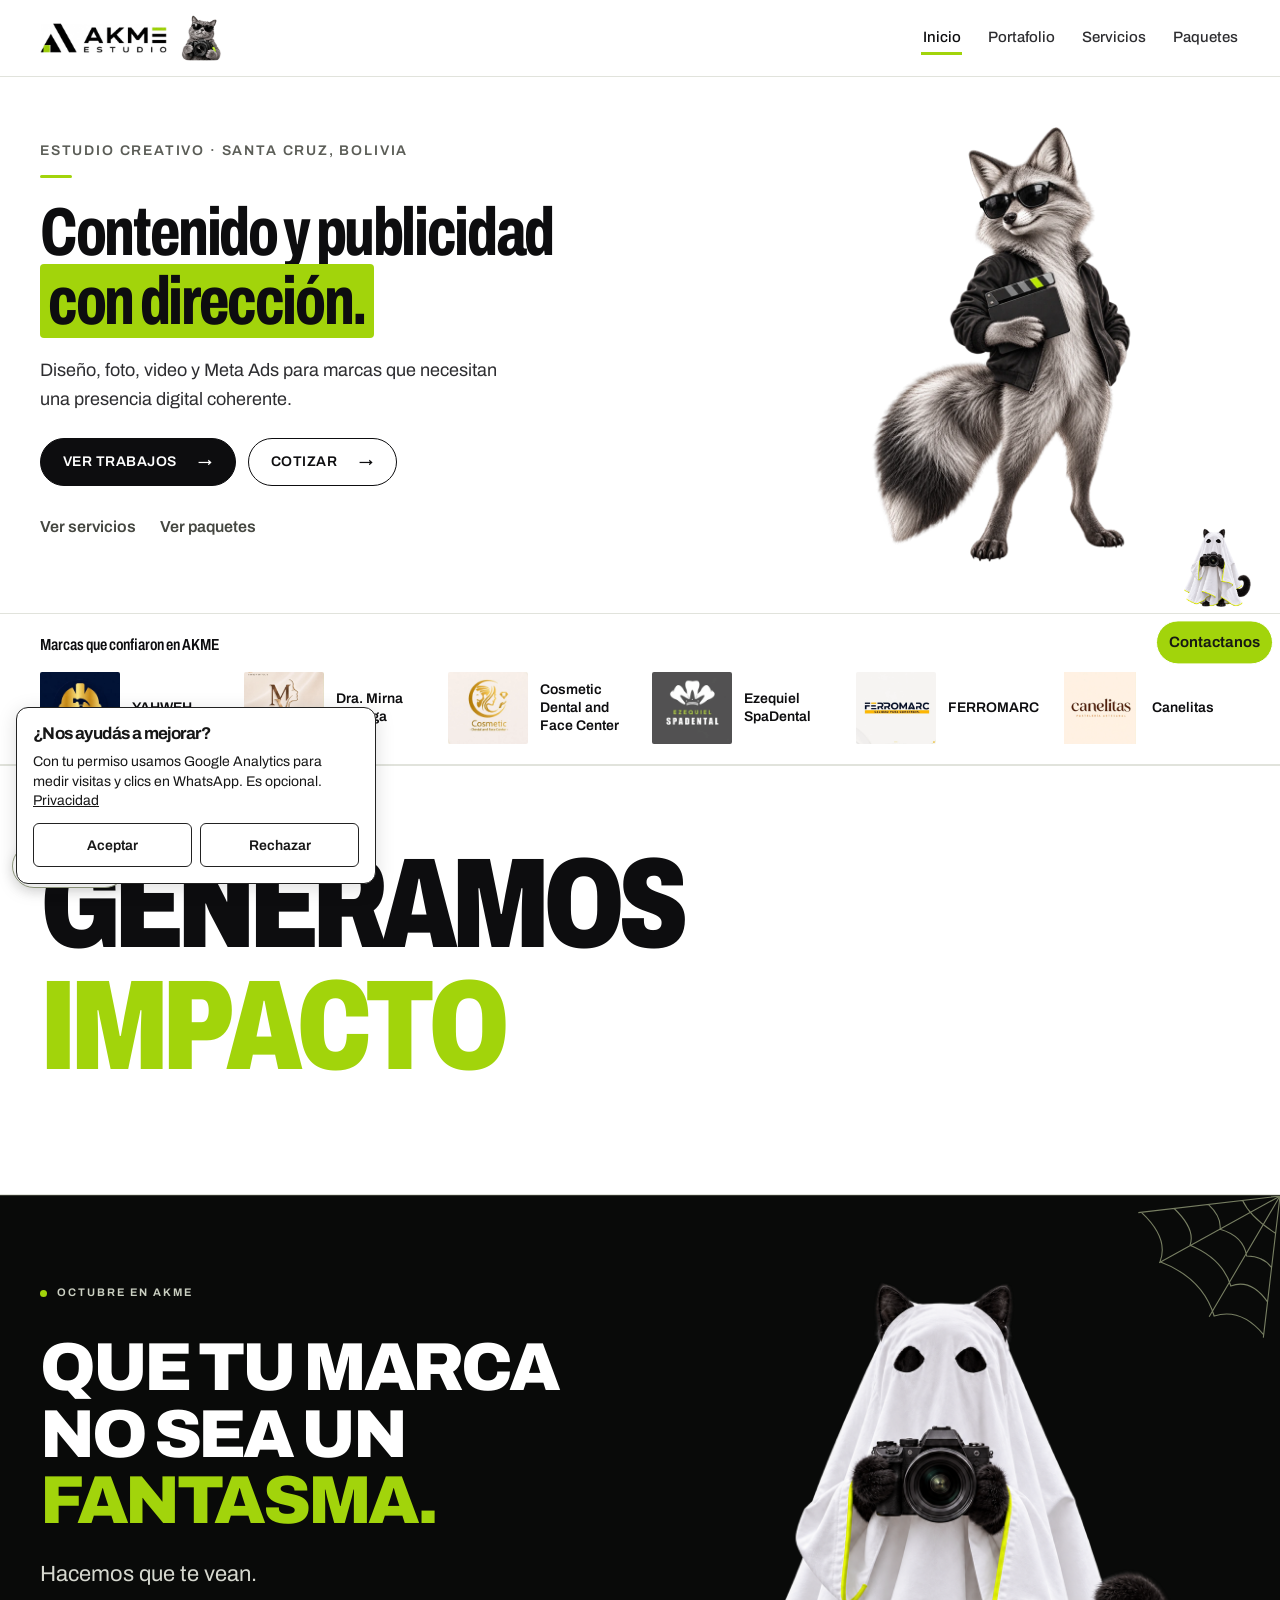
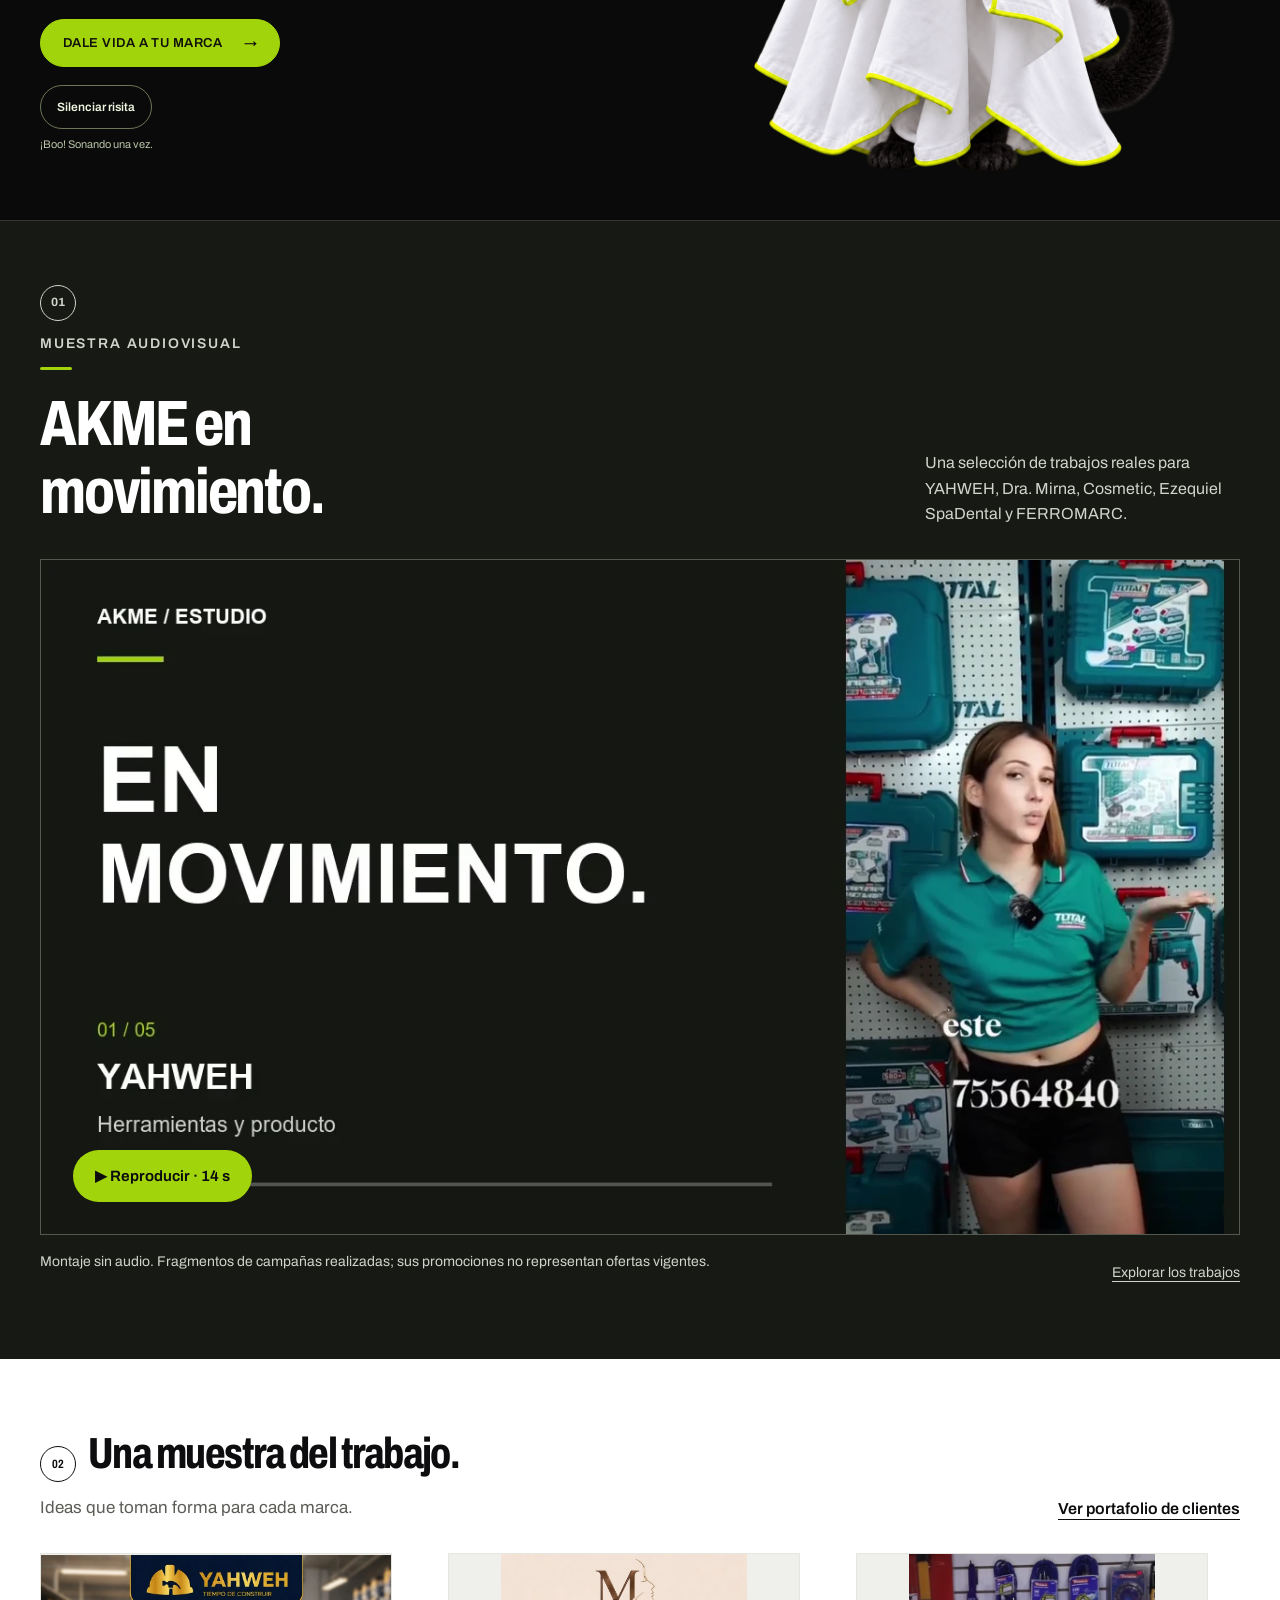
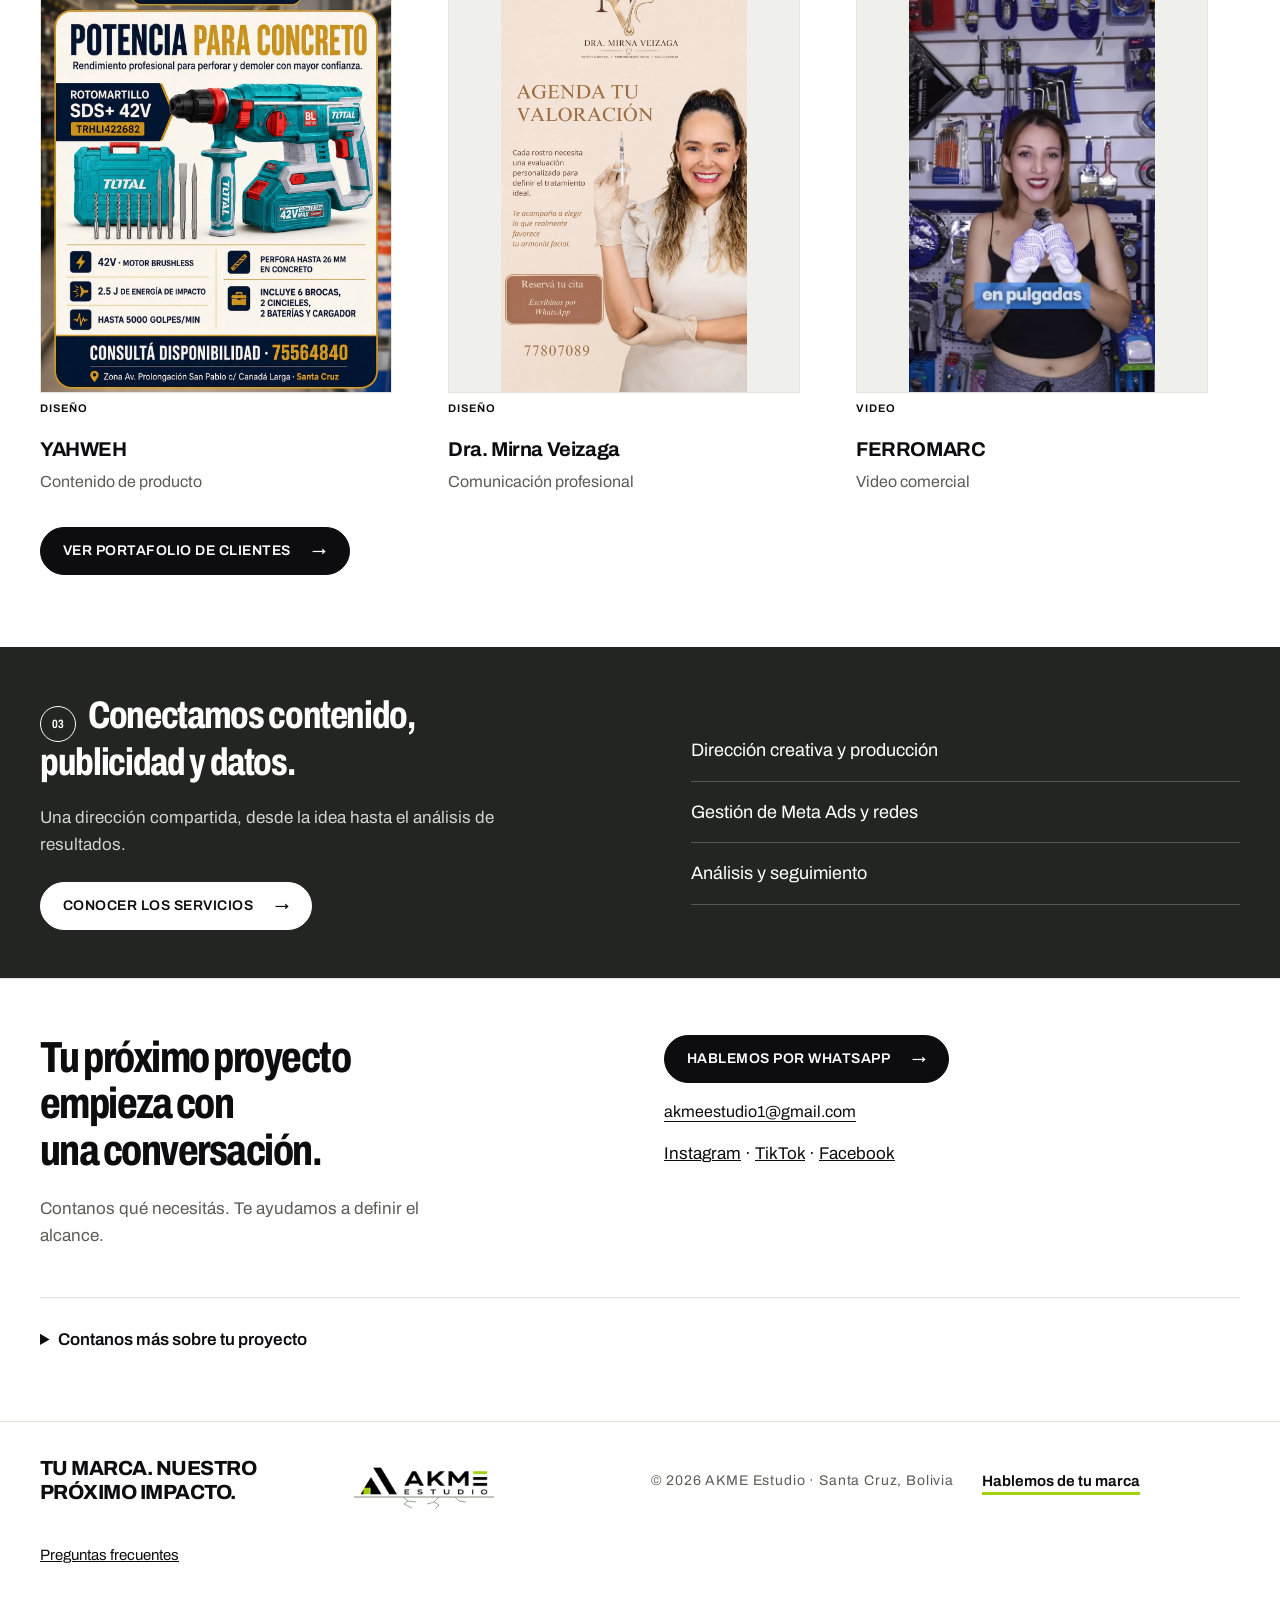
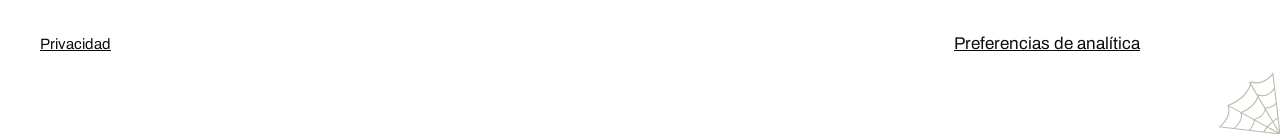
==== commit 200a8c8b: "Add consent-gated GA4 and safe WhatsApp events" ====
--- a/index.html
+++ b/index.html
@@ -1,4 +1,4 @@
-<!doctype html><html lang="es"><head><meta charset="utf-8"><meta name="viewport" content="width=device-width, initial-scale=1"><title>AKME Estudio · Contenido, publicidad y dirección</title><meta name="description" content="Diseño, foto, video y Meta Ads para marcas desde Santa Cruz, Bolivia."><meta name="theme-color" content="#ffffff"><meta property="og:title" content="AKME Estudio · Contenido, publicidad y dirección"><meta property="og:description" content="Diseño, foto, video y Meta Ads para marcas desde Santa Cruz, Bolivia."><meta property="og:type" content="website"><link rel="icon" href="assets/isotipo.png"><link rel="preconnect" href="https://fonts.googleapis.com"><link rel="preconnect" href="https://fonts.gstatic.com" crossorigin=""><link rel="stylesheet" href="https://fonts.googleapis.com/css2?family=Archivo:ital,wdth,wght@0,62..125,100..900;1,62..125,100..900&amp;family=Instrument+Serif:ital@1&amp;display=swap"><link rel="stylesheet" href="base.css"><link rel="stylesheet" href="editorial.css?v=20261002-desktop4"><link rel="stylesheet" href="mascotas.css?v=20261002-animals3"><link rel="stylesheet" href="revista.css?v=20261002-revista1"><noscript><style>.menu-btn{display:none}.menu-panel{display:block}.gallery-bottom button,.plan-select{display:none}</style></noscript><link rel="stylesheet" href="impacto.css?v=20261002-impact2"><link rel="stylesheet" href="canelitas.css?v=20261002-canelitas1"><link rel="stylesheet" href="identidad.css?v=20261003-context1"><link rel="stylesheet" href="camera.css?v=20261003-camera7"><link rel="stylesheet" href="produccion.css?v=20261002-production1"><link rel="stylesheet" href="context-interactions.css?v=20261004-motion2"><link rel="stylesheet" href="visual-interactions.css?v=20261004-six1"><link rel="stylesheet" href="halloween.css?v=20261004-season3"></head><body data-page="inicio" class=""><a class="skip" href="#contenido">Saltar al contenido</a><header class="top"><div class="wrap"><a class="brand" href="index.html" aria-label="AKME Estudio, inicio"><img src="assets/logo.png" alt="AKME Estudio" width="700" height="165"><img src="assets/akme-cat.webp" class="brand-mascot" width="48" height="48" alt=""></a><nav class="nav" aria-label="Navegación principal"><a class="link" href="index.html" aria-current="page">Inicio</a><a class="link" href="portafolio.html">Portafolio</a><a class="link" href="servicios.html">Servicios</a><a class="link" href="planes.html">Paquetes</a><span class="mobile-location" aria-hidden="true">Inicio</span><button class="menu-btn" id="menu-btn" type="button" aria-expanded="false" aria-controls="menu-panel" aria-label="Abrir menú"><svg class="bars" viewBox="0 0 24 24" aria-hidden="true"><path d="M4 7h16M4 12h16M4 17h16"></path></svg><svg class="x" viewBox="0 0 24 24" aria-hidden="true"><path d="M6 6l12 12M18 6L6 18"></path></svg></button></nav></div><div class="menu-panel" id="menu-panel"><ul><li><a href="index.html" aria-current="page">Inicio</a></li><li><a href="portafolio.html">Portafolio</a></li><li><a href="servicios.html">Servicios</a></li><li><a href="planes.html">Paquetes</a></li><li><a href="planes.html#cotizador">Cotizar</a></li><li><a href="servicios.html#faq">Preguntas frecuentes</a></li><li><a href="index.html#contacto">Contacto</a></li></ul></div></header><main id="contenido"><section class="hero character-home" aria-labelledby="hero-title"><div class="wrap"><div class="hero-copy"><p class="eyebrow">Estudio creativo · Santa Cruz, Bolivia</p><h1 id="hero-title">Contenido y publicidad <span class="hl">con dirección.</span></h1><p class="desc">Diseño, foto, video y Meta Ads para marcas que necesitan una presencia digital coherente.</p><div class="hero-cta"><a class="btn" href="portafolio.html">Ver trabajos</a><a class="btn ghost" href="planes.html#cotizador">Cotizar</a></div><nav class="hero-shortcuts" aria-label="Servicios y paquetes"><a href="servicios.html">Ver servicios</a><a href="planes.html#paquetes">Ver paquetes</a></nav></div><figure class="hero-figure"><img class="home-character" src="assets/zorro-inicio.webp" width="600" height="900" alt="" decoding="async"></figure></div></section><section class="brand-strip" id="marcas" aria-labelledby="marcas-title"><div class="wrap"><h2 id="marcas-title">Marcas que confiaron en AKME</h2><ul class="brand-logos"><li><a href="portafolio.html#proyecto-yahweh"><span class="brand-crop yahweh"><img src="assets/clientes/yahweh-marca.webp" alt="" loading="lazy"></span><span>YAHWEH</span><span class="sr">Ver trabajos de YAHWEH</span></a></li><li><a href="portafolio.html#proyecto-mirna"><span class="brand-crop mirna"><img src="assets/clientes/mirna-marca.webp" alt="" loading="lazy"></span><span>Dra. Mirna Veizaga</span><span class="sr">Ver trabajos de Dra. Mirna Veizaga</span></a></li><li><a href="portafolio.html#proyecto-cosmetic"><span class="brand-crop cosmetic"><img src="assets/clientes/cosmetic-marca.webp" alt="" loading="lazy"></span><span>Cosmetic Dental and Face Center</span><span class="sr">Ver trabajos de Cosmetic Dental and Face Center</span></a></li><li><a href="portafolio.html#proyecto-spadental"><span class="brand-crop spadental"><img src="assets/clientes/spadental-marca.webp" alt="" loading="lazy"></span><span>Ezequiel SpaDental</span><span class="sr">Ver trabajos de Ezequiel SpaDental</span></a></li><li><a href="portafolio.html#proyecto-ferromarc"><span class="brand-crop ferromarc"><img src="assets/clientes/ferromarc-marca.webp" alt="" loading="lazy"></span><span>FERROMARC</span><span class="sr">Ver trabajos de FERROMARC</span></a></li><li><a href="portafolio.html#proyecto-canelitas"><span class="brand-crop canelitas"><img src="assets/clientes/canelitas-logo.webp" alt="Canelitas, pastelería artesanal" width="800" height="800" loading="lazy"></span><span>Canelitas</span></a></li></ul></div></section><section class="impact-message" aria-labelledby="impact-message-title"><div class="wrap"><h2 id="impact-message-title" aria-label="Generamos impacto"><span>GENERAMOS</span><span class="impact-word">IMPACTO</span></h2></div></section><section class="showreel" aria-labelledby="showreel-title"><div class="wrap"><div class="showreel-heading"><div><p class="eyebrow"><span class="editorial-number" aria-hidden="true">01</span>Muestra audiovisual</p><h2 id="showreel-title">AKME en movimiento.</h2></div><p>Una selección de trabajos reales para YAHWEH, Dra. Mirna, Cosmetic, Ezequiel SpaDental y FERROMARC.</p></div><div class="reel-stage"><video id="akme-showreel" controls="" playsinline="" preload="none" poster="assets/akme-en-movimiento.webp" tabindex="0" aria-label="Montaje de trabajos de AKME, 14 segundos, sin audio"><source src="assets/akme-en-movimiento.mp4" type="video/mp4">Tu navegador no admite video. <a href="assets/akme-en-movimiento.mp4">Ver el montaje</a>.</video><button class="reel-play" type="button" data-reel-play="" aria-controls="akme-showreel" hidden="">▶ Reproducir · 14 s</button></div><div class="reel-note"><p>Montaje sin audio. Fragmentos de campañas realizadas; sus promociones no representan ofertas vigentes.</p><a href="portafolio.html">Explorar los trabajos</a></div></div></section><section class="section" aria-labelledby="highlights-title"><div class="wrap"><div class="section-topline"><div><h2 id="highlights-title"><span class="editorial-number" aria-hidden="true">02</span>Una muestra del trabajo.</h2><p>Ideas que toman forma para cada marca.</p></div><a class="text-link" href="portafolio.html">Ver portafolio de clientes</a></div><div class="highlights"><a class="highlight" href="portafolio.html#proyecto-yahweh"><figure><span class="highlight-media"><img src="assets/clientes/yahweh-rotomartillo.webp" width="720" height="900" loading="lazy" decoding="async" alt="YAHWEH: Contenido de producto"></span><figcaption><span class="sample-kind">Diseño</span><h3>YAHWEH</h3><p>Contenido de producto</p></figcaption></figure></a><a class="highlight" href="portafolio.html#proyecto-mirna"><figure><span class="highlight-media"><img src="assets/clientes/mirna-valoracion.webp" width="720" height="900" loading="lazy" decoding="async" alt="Dra. Mirna Veizaga: Comunicación profesional"></span><figcaption><span class="sample-kind">Diseño</span><h3>Dra. Mirna Veizaga</h3><p>Comunicación profesional</p></figcaption></figure></a><a class="highlight" href="portafolio.html#proyecto-ferromarc"><figure><span class="highlight-media"><img src="assets/clientes/ferromarc-pegasus-cover.webp" width="720" height="900" loading="lazy" decoding="async" alt="FERROMARC: Video comercial"><span class="video-mark">▶ Video</span></span><figcaption><span class="sample-kind">Video</span><h3>FERROMARC</h3><p>Video comercial</p></figcaption></figure></a></div><p class="portfolio-discovery"><a class="btn" href="portafolio.html">Ver portafolio de clientes</a></p></div></section><section class="service-summary" aria-labelledby="summary-title"><div class="wrap"><div><h2 id="summary-title"><span class="editorial-number" aria-hidden="true">03</span>Conectamos contenido, publicidad y datos.</h2><p>Una dirección compartida, desde la idea hasta el análisis de resultados.</p><a class="btn" href="servicios.html">Conocer los servicios</a></div><ul><li>Dirección creativa y producción</li><li>Gestión de Meta Ads y redes</li><li>Análisis y seguimiento</li></ul></div></section><section class="contact-compact" id="contacto" aria-labelledby="contacto-title"><div class="wrap"><div><h2 id="contacto-title">Tu próximo proyecto empieza con una conversación.</h2><p>Contanos qué necesitás. Te ayudamos a definir el alcance.</p></div><div class="contact-links"><a class="btn" href="https://wa.me/59157385254" data-wa="Hola AKME, quiero conversar sobre mi marca.">Hablemos por WhatsApp</a><a id="mail" href="mailto:akmeestudio1@gmail.com">akmeestudio1@gmail.com</a><div class="social-links"><a href="https://www.instagram.com/akmestudio.bo/" target="_blank" rel="noopener">Instagram</a> · <a href="https://www.tiktok.com/@akme.estudio" target="_blank" rel="noopener">TikTok</a> · <a href="https://www.facebook.com/profile.php?id=61591833067122" target="_blank" rel="noopener">Facebook</a></div></div><details class="brief-disclosure"><summary>Contanos más sobre tu proyecto</summary><form class="brief reveal" id="brief" novalidate="">
+<!doctype html><html lang="es"><head><meta charset="utf-8"><meta name="viewport" content="width=device-width, initial-scale=1"><title>AKME Estudio · Contenido, publicidad y dirección</title><meta name="description" content="Diseño, foto, video y Meta Ads para marcas desde Santa Cruz, Bolivia."><meta name="theme-color" content="#ffffff"><meta property="og:title" content="AKME Estudio · Contenido, publicidad y dirección"><meta property="og:description" content="Diseño, foto, video y Meta Ads para marcas desde Santa Cruz, Bolivia."><meta property="og:type" content="website"><link rel="icon" href="assets/isotipo.png"><link rel="preconnect" href="https://fonts.googleapis.com"><link rel="preconnect" href="https://fonts.gstatic.com" crossorigin=""><link rel="stylesheet" href="https://fonts.googleapis.com/css2?family=Archivo:ital,wdth,wght@0,62..125,100..900;1,62..125,100..900&amp;family=Instrument+Serif:ital@1&amp;display=swap"><link rel="stylesheet" href="base.css"><link rel="stylesheet" href="editorial.css?v=20261002-desktop4"><link rel="stylesheet" href="mascotas.css?v=20261002-animals3"><link rel="stylesheet" href="revista.css?v=20261002-revista1"><noscript><style>.menu-btn{display:none}.menu-panel{display:block}.gallery-bottom button,.plan-select{display:none}</style></noscript><link rel="stylesheet" href="impacto.css?v=20261002-impact2"><link rel="stylesheet" href="canelitas.css?v=20261002-canelitas1"><link rel="stylesheet" href="identidad.css?v=20261003-context1"><link rel="stylesheet" href="camera.css?v=20261003-camera7"><link rel="stylesheet" href="produccion.css?v=20261002-production1"><link rel="stylesheet" href="context-interactions.css?v=20261004-motion2"><link rel="stylesheet" href="visual-interactions.css?v=20261004-six1"><link rel="stylesheet" href="halloween.css?v=20261004-season3"><link rel="stylesheet" href="analytics.css"><script src="analytics.js" defer></script></head><body data-page="inicio" class=""><a class="skip" href="#contenido">Saltar al contenido</a><header class="top"><div class="wrap"><a class="brand" href="index.html" aria-label="AKME Estudio, inicio"><img src="assets/logo.png" alt="AKME Estudio" width="700" height="165"><img src="assets/akme-cat.webp" class="brand-mascot" width="48" height="48" alt=""></a><nav class="nav" aria-label="Navegación principal"><a class="link" href="index.html" aria-current="page">Inicio</a><a class="link" href="portafolio.html">Portafolio</a><a class="link" href="servicios.html">Servicios</a><a class="link" href="planes.html">Paquetes</a><span class="mobile-location" aria-hidden="true">Inicio</span><button class="menu-btn" id="menu-btn" type="button" aria-expanded="false" aria-controls="menu-panel" aria-label="Abrir menú"><svg class="bars" viewBox="0 0 24 24" aria-hidden="true"><path d="M4 7h16M4 12h16M4 17h16"></path></svg><svg class="x" viewBox="0 0 24 24" aria-hidden="true"><path d="M6 6l12 12M18 6L6 18"></path></svg></button></nav></div><div class="menu-panel" id="menu-panel"><ul><li><a href="index.html" aria-current="page">Inicio</a></li><li><a href="portafolio.html">Portafolio</a></li><li><a href="servicios.html">Servicios</a></li><li><a href="planes.html">Paquetes</a></li><li><a href="planes.html#cotizador">Cotizar</a></li><li><a href="servicios.html#faq">Preguntas frecuentes</a></li><li><a href="index.html#contacto">Contacto</a></li></ul></div></header><main id="contenido"><section class="hero character-home" aria-labelledby="hero-title"><div class="wrap"><div class="hero-copy"><p class="eyebrow">Estudio creativo · Santa Cruz, Bolivia</p><h1 id="hero-title">Contenido y publicidad <span class="hl">con dirección.</span></h1><p class="desc">Diseño, foto, video y Meta Ads para marcas que necesitan una presencia digital coherente.</p><div class="hero-cta"><a class="btn" href="portafolio.html">Ver trabajos</a><a class="btn ghost" href="planes.html#cotizador">Cotizar</a></div><nav class="hero-shortcuts" aria-label="Servicios y paquetes"><a href="servicios.html">Ver servicios</a><a href="planes.html#paquetes">Ver paquetes</a></nav></div><figure class="hero-figure"><img class="home-character" src="assets/zorro-inicio.webp" width="600" height="900" alt="" decoding="async"></figure></div></section><section class="brand-strip" id="marcas" aria-labelledby="marcas-title"><div class="wrap"><h2 id="marcas-title">Marcas que confiaron en AKME</h2><ul class="brand-logos"><li><a href="portafolio.html#proyecto-yahweh"><span class="brand-crop yahweh"><img src="assets/clientes/yahweh-marca.webp" alt="" loading="lazy"></span><span>YAHWEH</span><span class="sr">Ver trabajos de YAHWEH</span></a></li><li><a href="portafolio.html#proyecto-mirna"><span class="brand-crop mirna"><img src="assets/clientes/mirna-marca.webp" alt="" loading="lazy"></span><span>Dra. Mirna Veizaga</span><span class="sr">Ver trabajos de Dra. Mirna Veizaga</span></a></li><li><a href="portafolio.html#proyecto-cosmetic"><span class="brand-crop cosmetic"><img src="assets/clientes/cosmetic-marca.webp" alt="" loading="lazy"></span><span>Cosmetic Dental and Face Center</span><span class="sr">Ver trabajos de Cosmetic Dental and Face Center</span></a></li><li><a href="portafolio.html#proyecto-spadental"><span class="brand-crop spadental"><img src="assets/clientes/spadental-marca.webp" alt="" loading="lazy"></span><span>Ezequiel SpaDental</span><span class="sr">Ver trabajos de Ezequiel SpaDental</span></a></li><li><a href="portafolio.html#proyecto-ferromarc"><span class="brand-crop ferromarc"><img src="assets/clientes/ferromarc-marca.webp" alt="" loading="lazy"></span><span>FERROMARC</span><span class="sr">Ver trabajos de FERROMARC</span></a></li><li><a href="portafolio.html#proyecto-canelitas"><span class="brand-crop canelitas"><img src="assets/clientes/canelitas-logo.webp" alt="Canelitas, pastelería artesanal" width="800" height="800" loading="lazy"></span><span>Canelitas</span></a></li></ul></div></section><section class="impact-message" aria-labelledby="impact-message-title"><div class="wrap"><h2 id="impact-message-title" aria-label="Generamos impacto"><span>GENERAMOS</span><span class="impact-word">IMPACTO</span></h2></div></section><section class="showreel" aria-labelledby="showreel-title"><div class="wrap"><div class="showreel-heading"><div><p class="eyebrow"><span class="editorial-number" aria-hidden="true">01</span>Muestra audiovisual</p><h2 id="showreel-title">AKME en movimiento.</h2></div><p>Una selección de trabajos reales para YAHWEH, Dra. Mirna, Cosmetic, Ezequiel SpaDental y FERROMARC.</p></div><div class="reel-stage"><video id="akme-showreel" controls="" playsinline="" preload="none" poster="assets/akme-en-movimiento.webp" tabindex="0" aria-label="Montaje de trabajos de AKME, 14 segundos, sin audio"><source src="assets/akme-en-movimiento.mp4" type="video/mp4">Tu navegador no admite video. <a href="assets/akme-en-movimiento.mp4">Ver el montaje</a>.</video><button class="reel-play" type="button" data-reel-play="" aria-controls="akme-showreel" hidden="">▶ Reproducir · 14 s</button></div><div class="reel-note"><p>Montaje sin audio. Fragmentos de campañas realizadas; sus promociones no representan ofertas vigentes.</p><a href="portafolio.html">Explorar los trabajos</a></div></div></section><section class="section" aria-labelledby="highlights-title"><div class="wrap"><div class="section-topline"><div><h2 id="highlights-title"><span class="editorial-number" aria-hidden="true">02</span>Una muestra del trabajo.</h2><p>Ideas que toman forma para cada marca.</p></div><a class="text-link" href="portafolio.html">Ver portafolio de clientes</a></div><div class="highlights"><a class="highlight" href="portafolio.html#proyecto-yahweh"><figure><span class="highlight-media"><img src="assets/clientes/yahweh-rotomartillo.webp" width="720" height="900" loading="lazy" decoding="async" alt="YAHWEH: Contenido de producto"></span><figcaption><span class="sample-kind">Diseño</span><h3>YAHWEH</h3><p>Contenido de producto</p></figcaption></figure></a><a class="highlight" href="portafolio.html#proyecto-mirna"><figure><span class="highlight-media"><img src="assets/clientes/mirna-valoracion.webp" width="720" height="900" loading="lazy" decoding="async" alt="Dra. Mirna Veizaga: Comunicación profesional"></span><figcaption><span class="sample-kind">Diseño</span><h3>Dra. Mirna Veizaga</h3><p>Comunicación profesional</p></figcaption></figure></a><a class="highlight" href="portafolio.html#proyecto-ferromarc"><figure><span class="highlight-media"><img src="assets/clientes/ferromarc-pegasus-cover.webp" width="720" height="900" loading="lazy" decoding="async" alt="FERROMARC: Video comercial"><span class="video-mark">▶ Video</span></span><figcaption><span class="sample-kind">Video</span><h3>FERROMARC</h3><p>Video comercial</p></figcaption></figure></a></div><p class="portfolio-discovery"><a class="btn" href="portafolio.html">Ver portafolio de clientes</a></p></div></section><section class="service-summary" aria-labelledby="summary-title"><div class="wrap"><div><h2 id="summary-title"><span class="editorial-number" aria-hidden="true">03</span>Conectamos contenido, publicidad y datos.</h2><p>Una dirección compartida, desde la idea hasta el análisis de resultados.</p><a class="btn" href="servicios.html">Conocer los servicios</a></div><ul><li>Dirección creativa y producción</li><li>Gestión de Meta Ads y redes</li><li>Análisis y seguimiento</li></ul></div></section><section class="contact-compact" id="contacto" aria-labelledby="contacto-title"><div class="wrap"><div><h2 id="contacto-title">Tu próximo proyecto empieza con una conversación.</h2><p>Contanos qué necesitás. Te ayudamos a definir el alcance.</p></div><div class="contact-links"><a class="btn" href="https://wa.me/59157385254" data-wa="Hola AKME, quiero conversar sobre mi marca." data-analytics-wa="contact">Hablemos por WhatsApp</a><a id="mail" href="mailto:akmeestudio1@gmail.com">akmeestudio1@gmail.com</a><div class="social-links"><a href="https://www.instagram.com/akmestudio.bo/" target="_blank" rel="noopener">Instagram</a> · <a href="https://www.tiktok.com/@akme.estudio" target="_blank" rel="noopener">TikTok</a> · <a href="https://www.facebook.com/profile.php?id=61591833067122" target="_blank" rel="noopener">Facebook</a></div></div><details class="brief-disclosure"><summary>Contanos más sobre tu proyecto</summary><form class="brief reveal" id="brief" novalidate="">
           <h3>¿Preferís contarnos más antes?<span>Completá estos datos y armamos el mensaje por vos.</span></h3>
           <div class="field"><label for="f-nombre">Tu nombre</label><input id="f-nombre" name="nombre" autocomplete="name" required="" aria-describedby="f-err"></div>
           <div class="field"><label for="f-marca">Marca o negocio</label><input id="f-marca" name="marca" autocomplete="organization"></div>
@@ -15,11 +15,11 @@
           <div class="field"><label for="f-paquete">Paquete de interés</label>
             <select id="f-paquete" name="paquete">
               <option value="">Todavía no sé</option>
-              <option>SMART · Bs 1.800</option>
-              <option>ESENCIAL · Bs 2.500</option>
-              <option>COMPLETO · Bs 3.900</option>
-              <option>PRO · Bs 4.900</option>
-              <option>ELITE · Bs 7.000</option>
+              <option data-analytics-package="smart">SMART · Bs 1.800</option>
+              <option data-analytics-package="esencial">ESENCIAL · Bs 2.500</option>
+              <option data-analytics-package="completo">COMPLETO · Bs 3.900</option>
+              <option data-analytics-package="pro">PRO · Bs 4.900</option>
+              <option data-analytics-package="elite">ELITE · Bs 7.000</option>
             </select>
           </div>
           <div class="field full"><label for="f-detalle">Contanos un poco más (opcional)</label><textarea id="f-detalle" name="detalle" rows="3"></textarea></div>
@@ -31,4 +31,4 @@
             </button>
             <p class="hint">Se abrirá WhatsApp con tu mensaje ya escrito. No se envía nada hasta que vos toques enviar.</p>
           </div>
-        </form></details></div></section></main><footer class="foot"><div class="wrap"><div class="impact-closing"><p class="impact-phrase">TU MARCA. NUESTRO PRÓXIMO IMPACTO.</p><div class="impact-unit"><a href="index.html" aria-label="Inicio AKME" class="impact-logo" title="Ver impacto e ir al inicio"><img src="assets/logo.png" alt="AKME Estudio" width="700" height="165" loading="lazy"><svg class="impact-ground" viewBox="0 0 140 16" aria-hidden="true" focusable="false"><path class="impact-floor" d="M0 3H140"></path><path class="impact-cracks" d="M49 3l5 4-4 3 8 4M54 7l8 1M85 3l-5 5 5 3-4 4M80 8l-7 2M101 3l4 4 7 1"></path><path class="impact-spark" d="M11 0L5-5M26-1L24-7M117-1L119-7M130 0L137-5"></path></svg></a></div></div><small>© 2026 AKME Estudio · Santa Cruz, Bolivia</small><a href="index.html#contacto" class="footer-contact">Hablemos de tu marca</a><a href="servicios.html#faq">Preguntas frecuentes</a></div></footer><script src="seasonal-config.js?v=20261004-season1" defer></script><script src="halloween.js?v=20261004-season3" defer></script><script src="halloween-audio.js?v=20261004-season4" defer></script><script src="site.js" defer=""></script><a class="quote-mascot" href="https://wa.me/59157385254" aria-label="Contactanos por WhatsApp" data-wa="Hola AKME, quiero conversar sobre mi marca." target="_blank" rel="noopener"><i class="camera-cue" aria-hidden="true" hidden>Sonríe</i><i class="camera-figure" aria-hidden="true"><img src="assets/akme-cat.webp" width="96" height="96" alt=""><i class="camera-glint"></i></i><span>Contactanos</span></a><script src="mascotas.js?v=20261003-camera7" defer=""></script><script src="revista.js?v=20261003-context1" defer=""></script><script src="impacto.js?v=20261004-motion2" defer=""></script><script src="camera.js?v=20261003-camera6" defer=""></script><script src="media-ready.js?v=20261002-production1" defer=""></script><script src="context-interactions.js?v=20261004-motion2" defer></script><script src="visual-interactions.js?v=20261004-six1" defer></script></body></html>+        </form></details></div></section></main><footer class="foot"><div class="wrap"><div class="impact-closing"><p class="impact-phrase">TU MARCA. NUESTRO PRÓXIMO IMPACTO.</p><div class="impact-unit"><a href="index.html" aria-label="Inicio AKME" class="impact-logo" title="Ver impacto e ir al inicio"><img src="assets/logo.png" alt="AKME Estudio" width="700" height="165" loading="lazy"><svg class="impact-ground" viewBox="0 0 140 16" aria-hidden="true" focusable="false"><path class="impact-floor" d="M0 3H140"></path><path class="impact-cracks" d="M49 3l5 4-4 3 8 4M54 7l8 1M85 3l-5 5 5 3-4 4M80 8l-7 2M101 3l4 4 7 1"></path><path class="impact-spark" d="M11 0L5-5M26-1L24-7M117-1L119-7M130 0L137-5"></path></svg></a></div></div><small>© 2026 AKME Estudio · Santa Cruz, Bolivia</small><a href="index.html#contacto" class="footer-contact">Hablemos de tu marca</a><a href="servicios.html#faq">Preguntas frecuentes</a></div><div class="wrap"><a href="servicios.html#privacidad">Privacidad</a><button type="button" data-analytics-preferences aria-controls="analytics-preferences" aria-expanded="false">Preferencias de analítica</button></div></footer><script src="seasonal-config.js?v=20261004-season1" defer></script><script src="halloween.js?v=20261004-season3" defer></script><script src="halloween-audio.js?v=20261004-season4" defer></script><script src="site.js" defer=""></script><a class="quote-mascot" href="https://wa.me/59157385254" aria-label="Contactanos por WhatsApp" data-wa="Hola AKME, quiero conversar sobre mi marca." target="_blank" rel="noopener" data-analytics-wa="floating"><i class="camera-cue" aria-hidden="true" hidden>Sonríe</i><i class="camera-figure" aria-hidden="true"><img src="assets/akme-cat.webp" width="96" height="96" alt=""><i class="camera-glint"></i></i><span>Contactanos</span></a><script src="mascotas.js?v=20261003-camera7" defer=""></script><script src="revista.js?v=20261003-context1" defer=""></script><script src="impacto.js?v=20261004-motion2" defer=""></script><script src="camera.js?v=20261003-camera6" defer=""></script><script src="media-ready.js?v=20261002-production1" defer=""></script><script src="context-interactions.js?v=20261004-motion2" defer></script><script src="visual-interactions.js?v=20261004-six1" defer></script></body></html>
--- a/analytics.css
+++ b/analytics.css
@@ -0,0 +1,11 @@
+.analytics-preferences{position:fixed;z-index:1000;left:16px;bottom:16px;width:min(360px,calc(100% - 32px));padding:16px;border:1px solid #222;background:#fff;color:#171717;box-shadow:0 4px 20px #0002;border-radius:12px;font:14px/1.4 Archivo,Arial,sans-serif;max-height:calc(100dvh - 32px);overflow:auto}
+.analytics-preferences[hidden]{display:none}
+.analytics-preferences h2{font:700 17px/1.2 Archivo,Arial,sans-serif;margin:0 0 8px}
+.analytics-preferences p{margin:0 0 12px}
+.analytics-preferences a{text-decoration:underline;color:inherit}
+.analytics-preferences>div{display:flex;gap:8px}
+.analytics-preferences button{flex:1;min-height:44px;padding:8px;border:1px solid #222;border-radius:6px;background:#fff;color:#171717;font:600 14px Archivo,Arial,sans-serif;cursor:pointer}
+.analytics-preferences button:hover{background:#edffb4}
+.analytics-preferences button:focus-visible,[data-analytics-preferences]:focus-visible{outline:3px solid #5d771d;outline-offset:3px}
+[data-analytics-preferences]{font:inherit;color:inherit;background:transparent;border:0;padding:8px 0;text-decoration:underline;cursor:pointer}
+#privacidad{scroll-margin-top:100px}#privacidad p{max-width:75ch}#privacidad a{text-decoration:underline}
